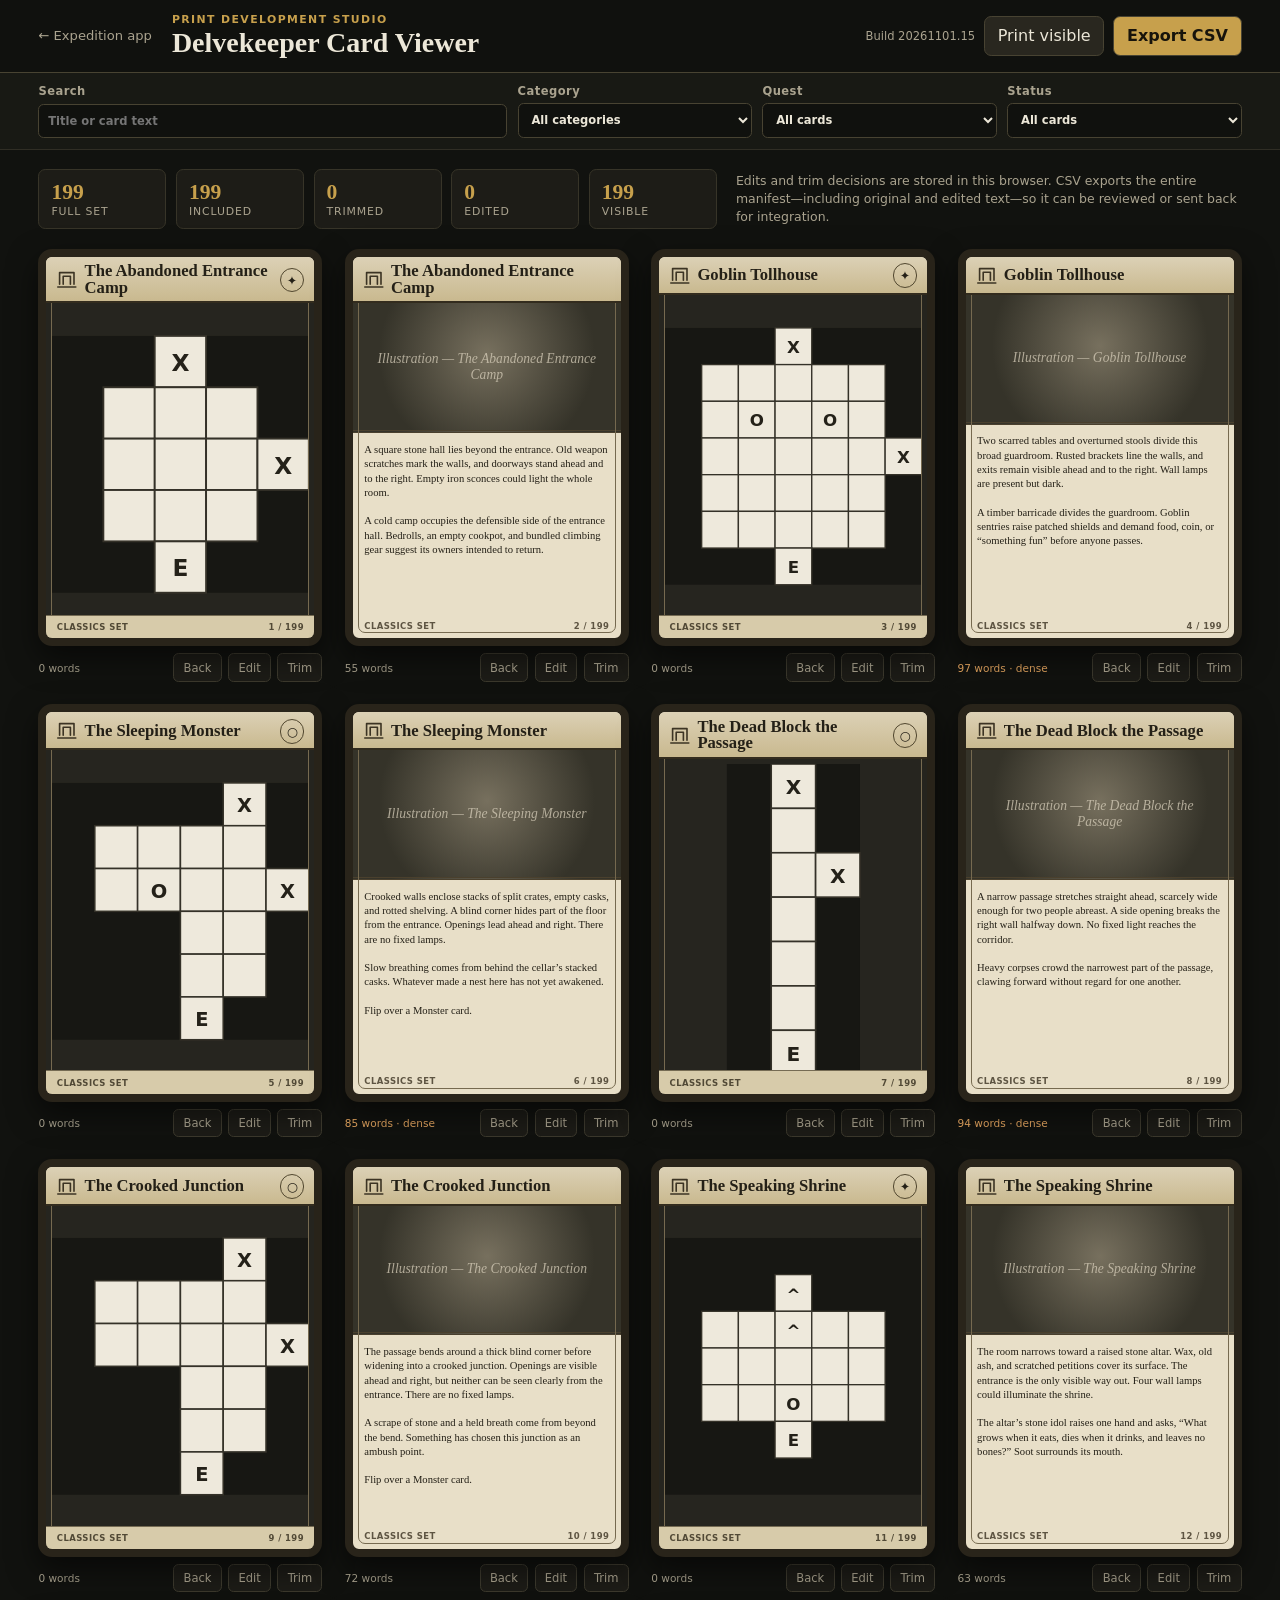
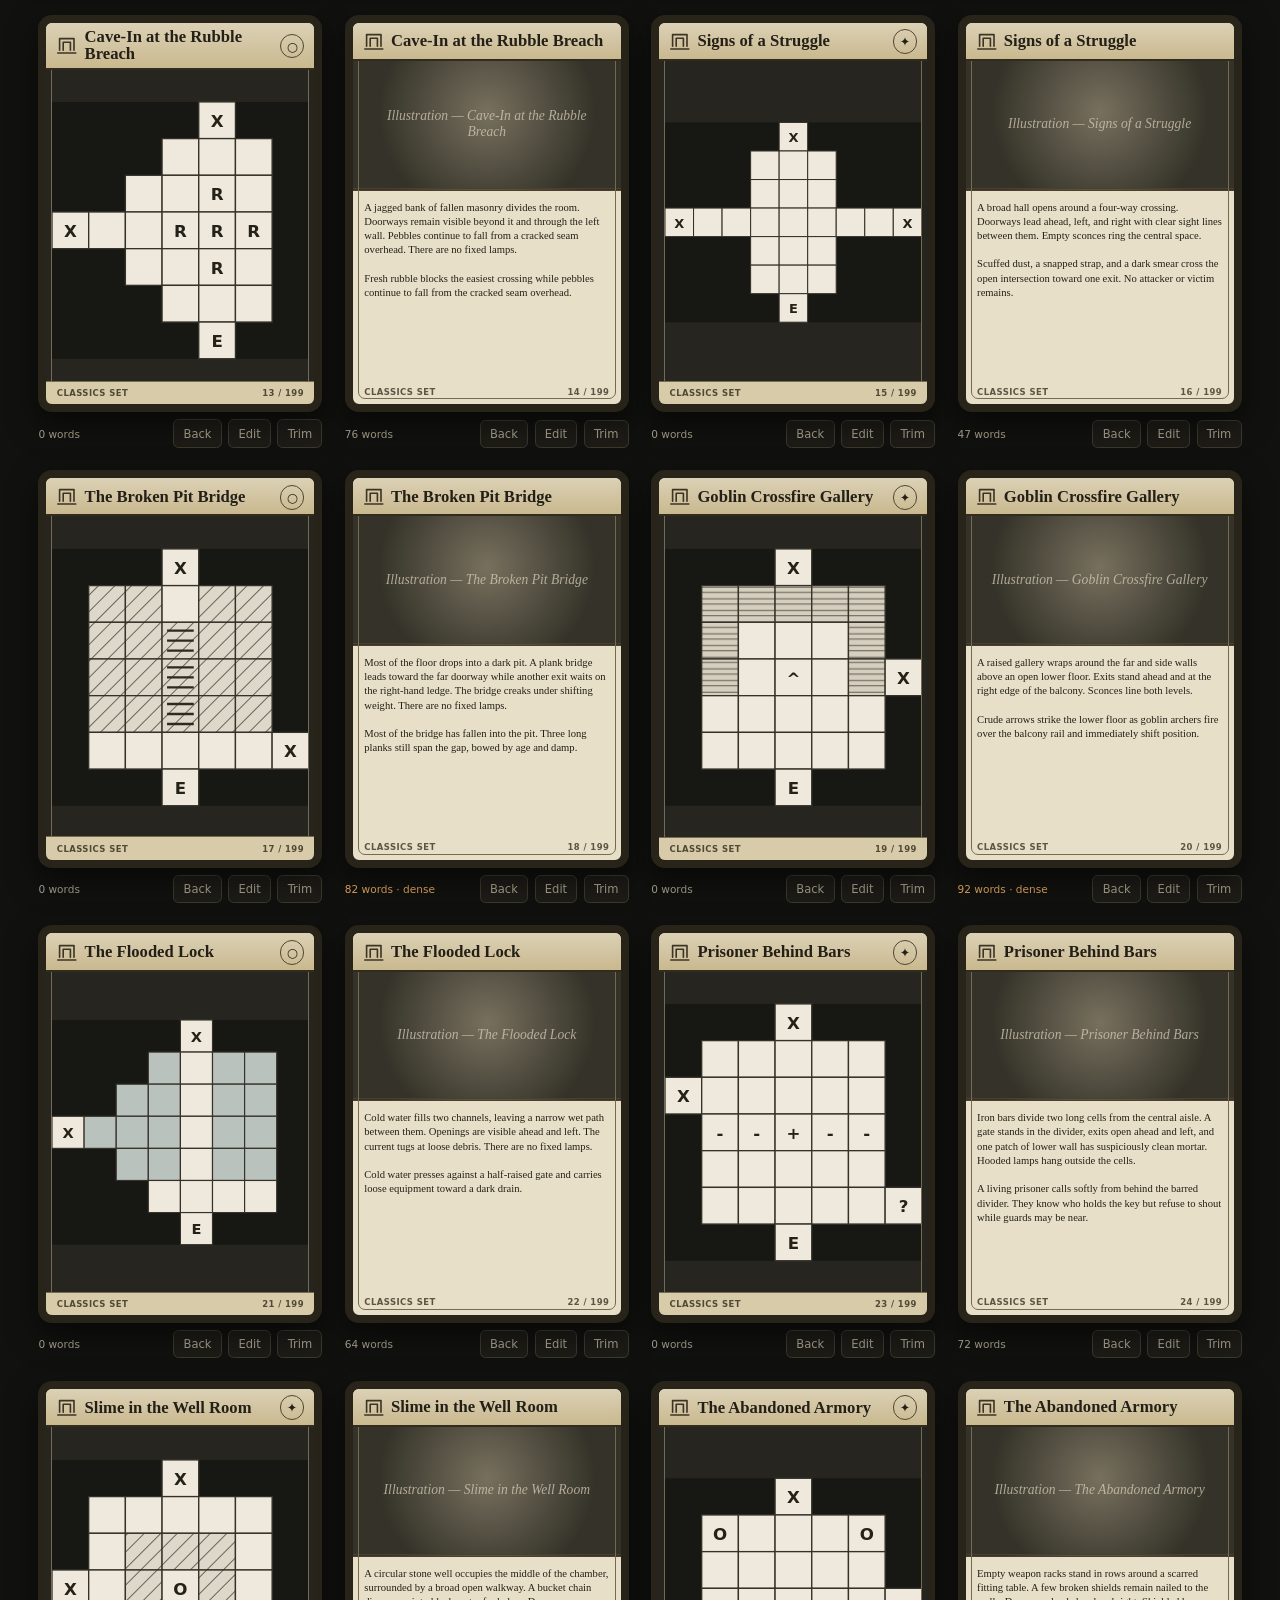
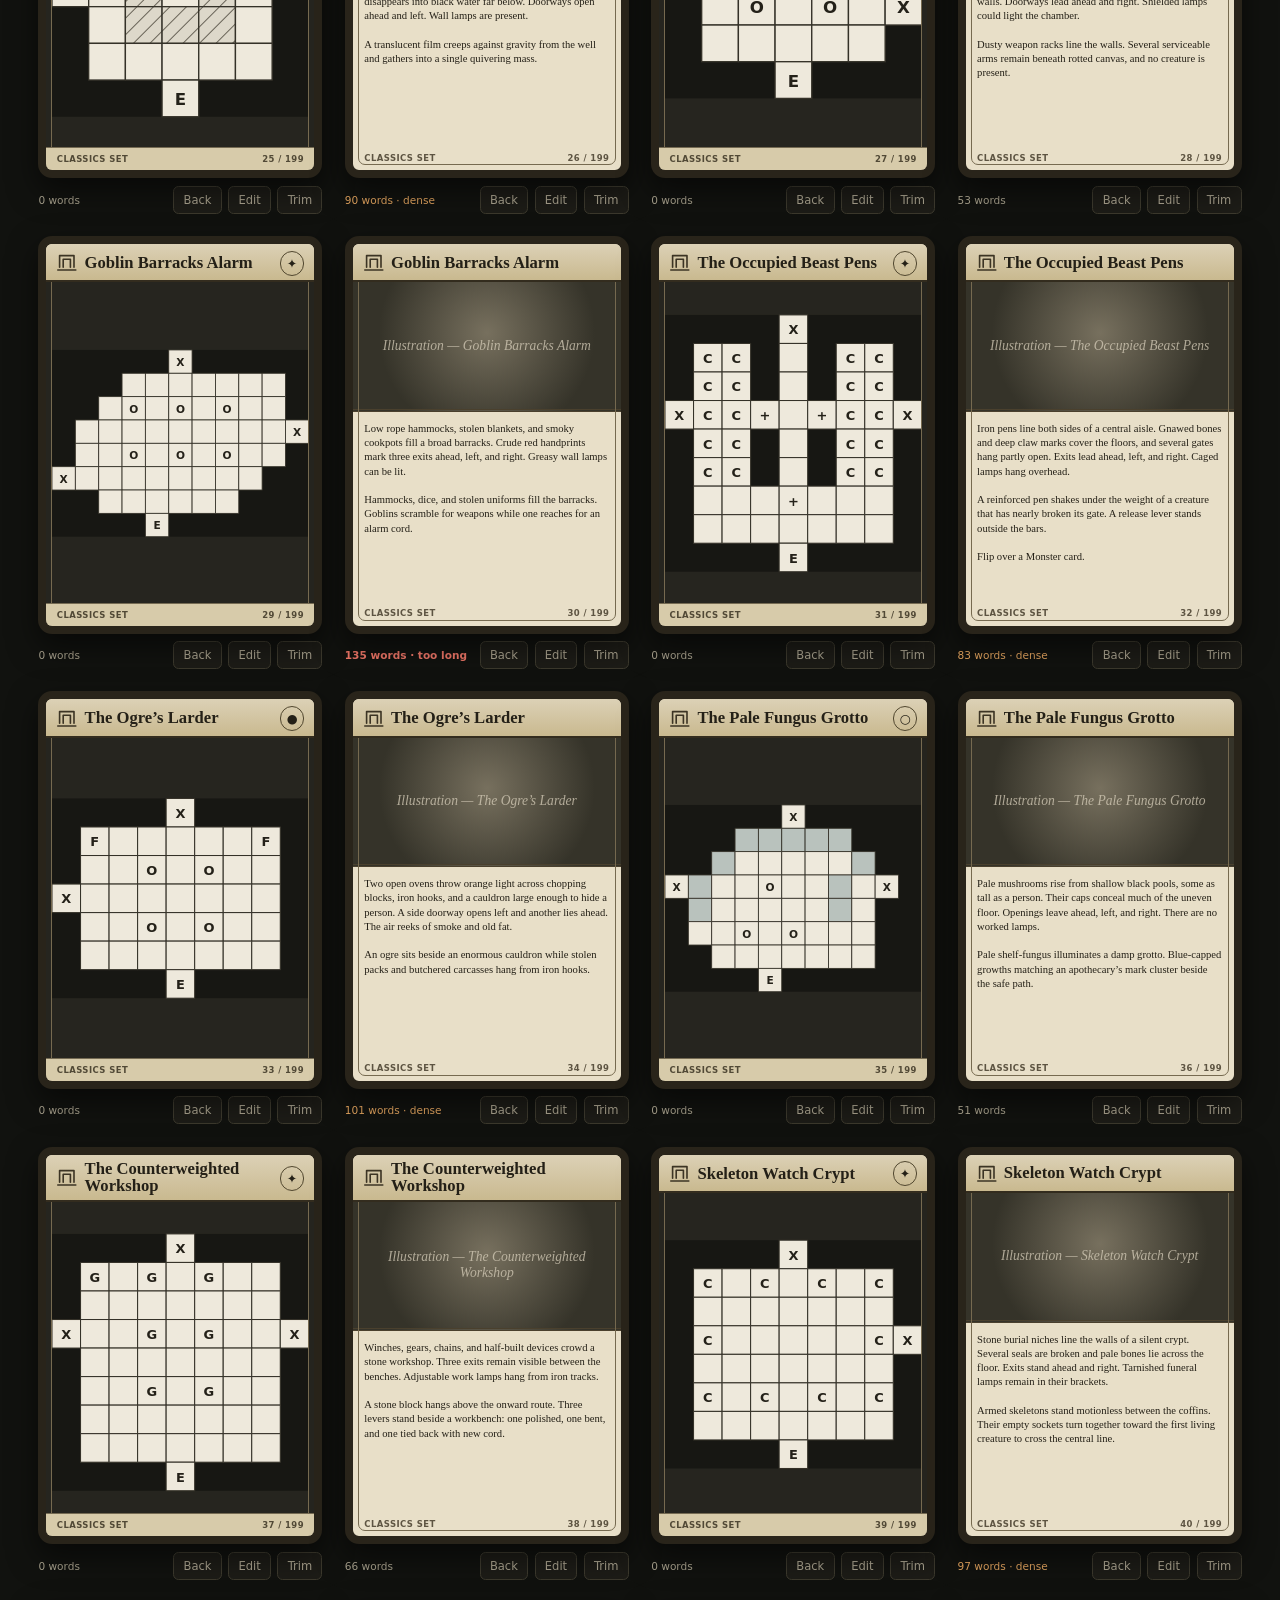
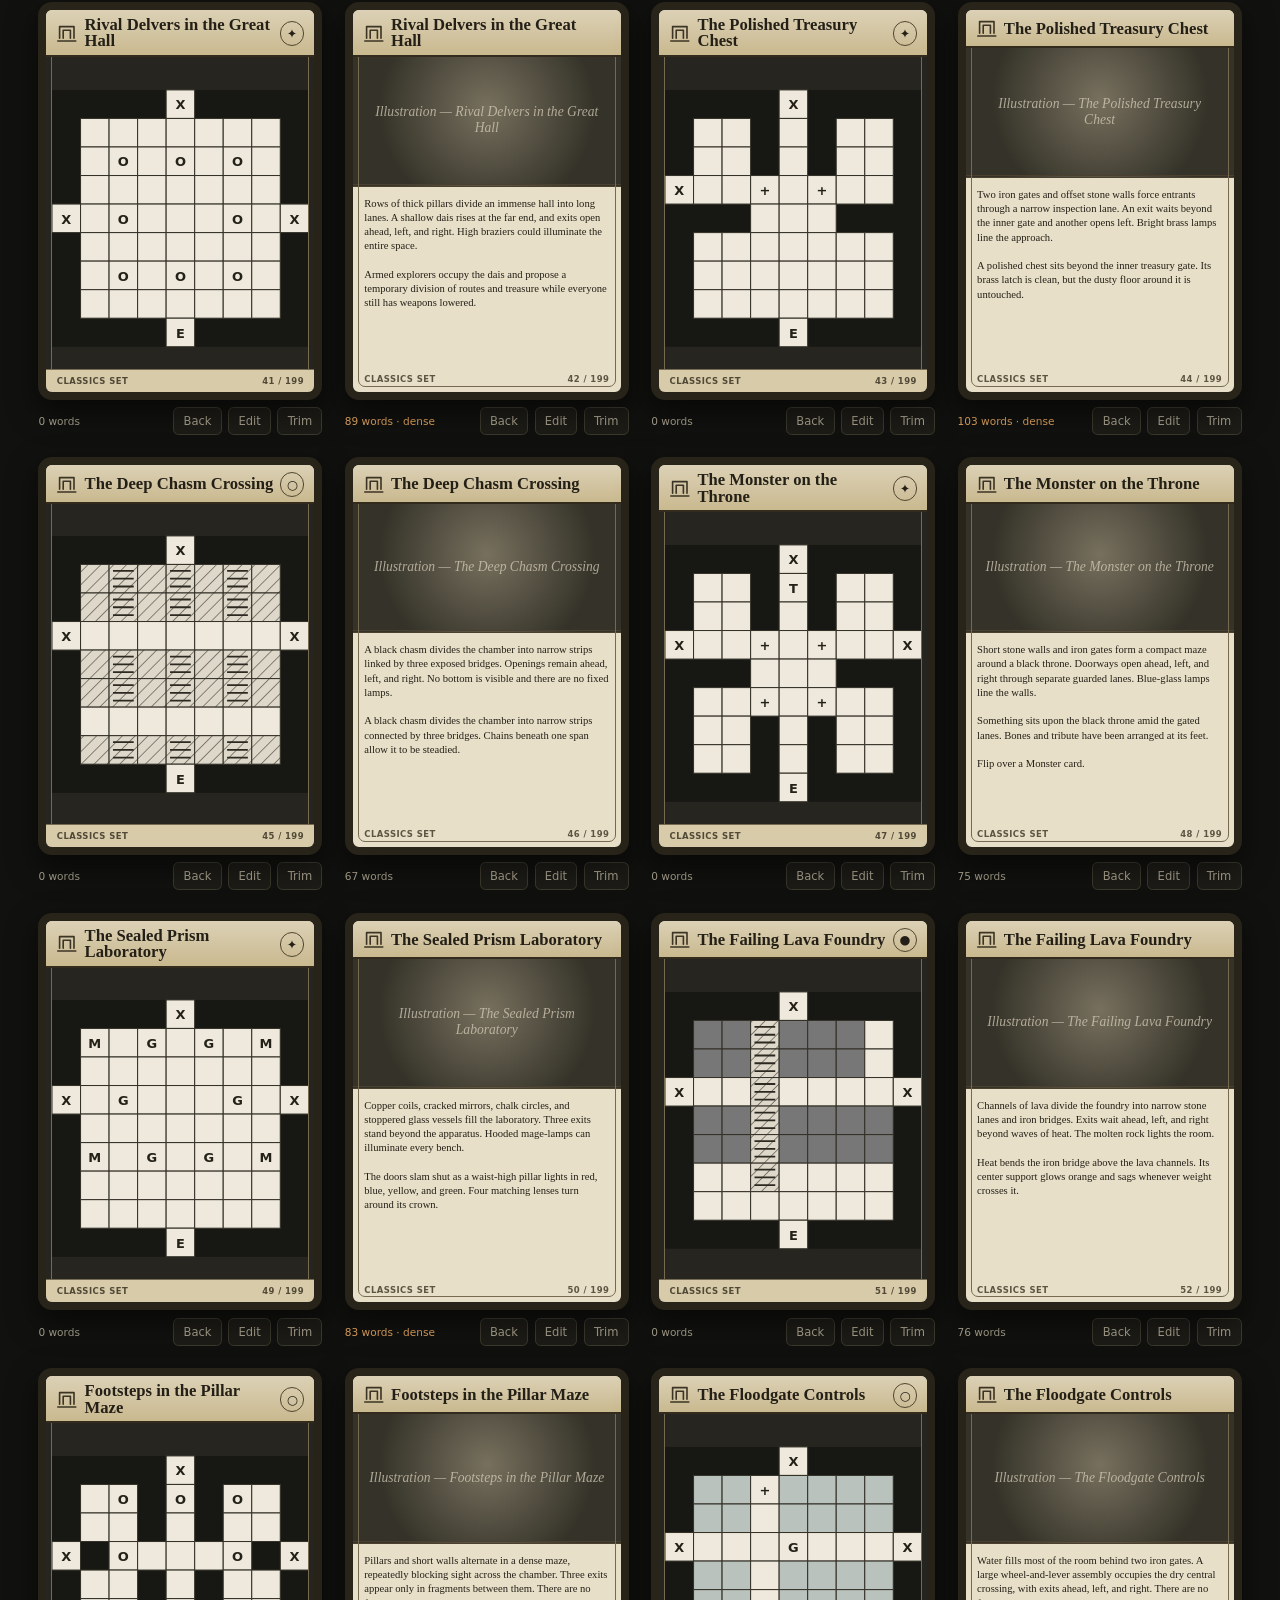
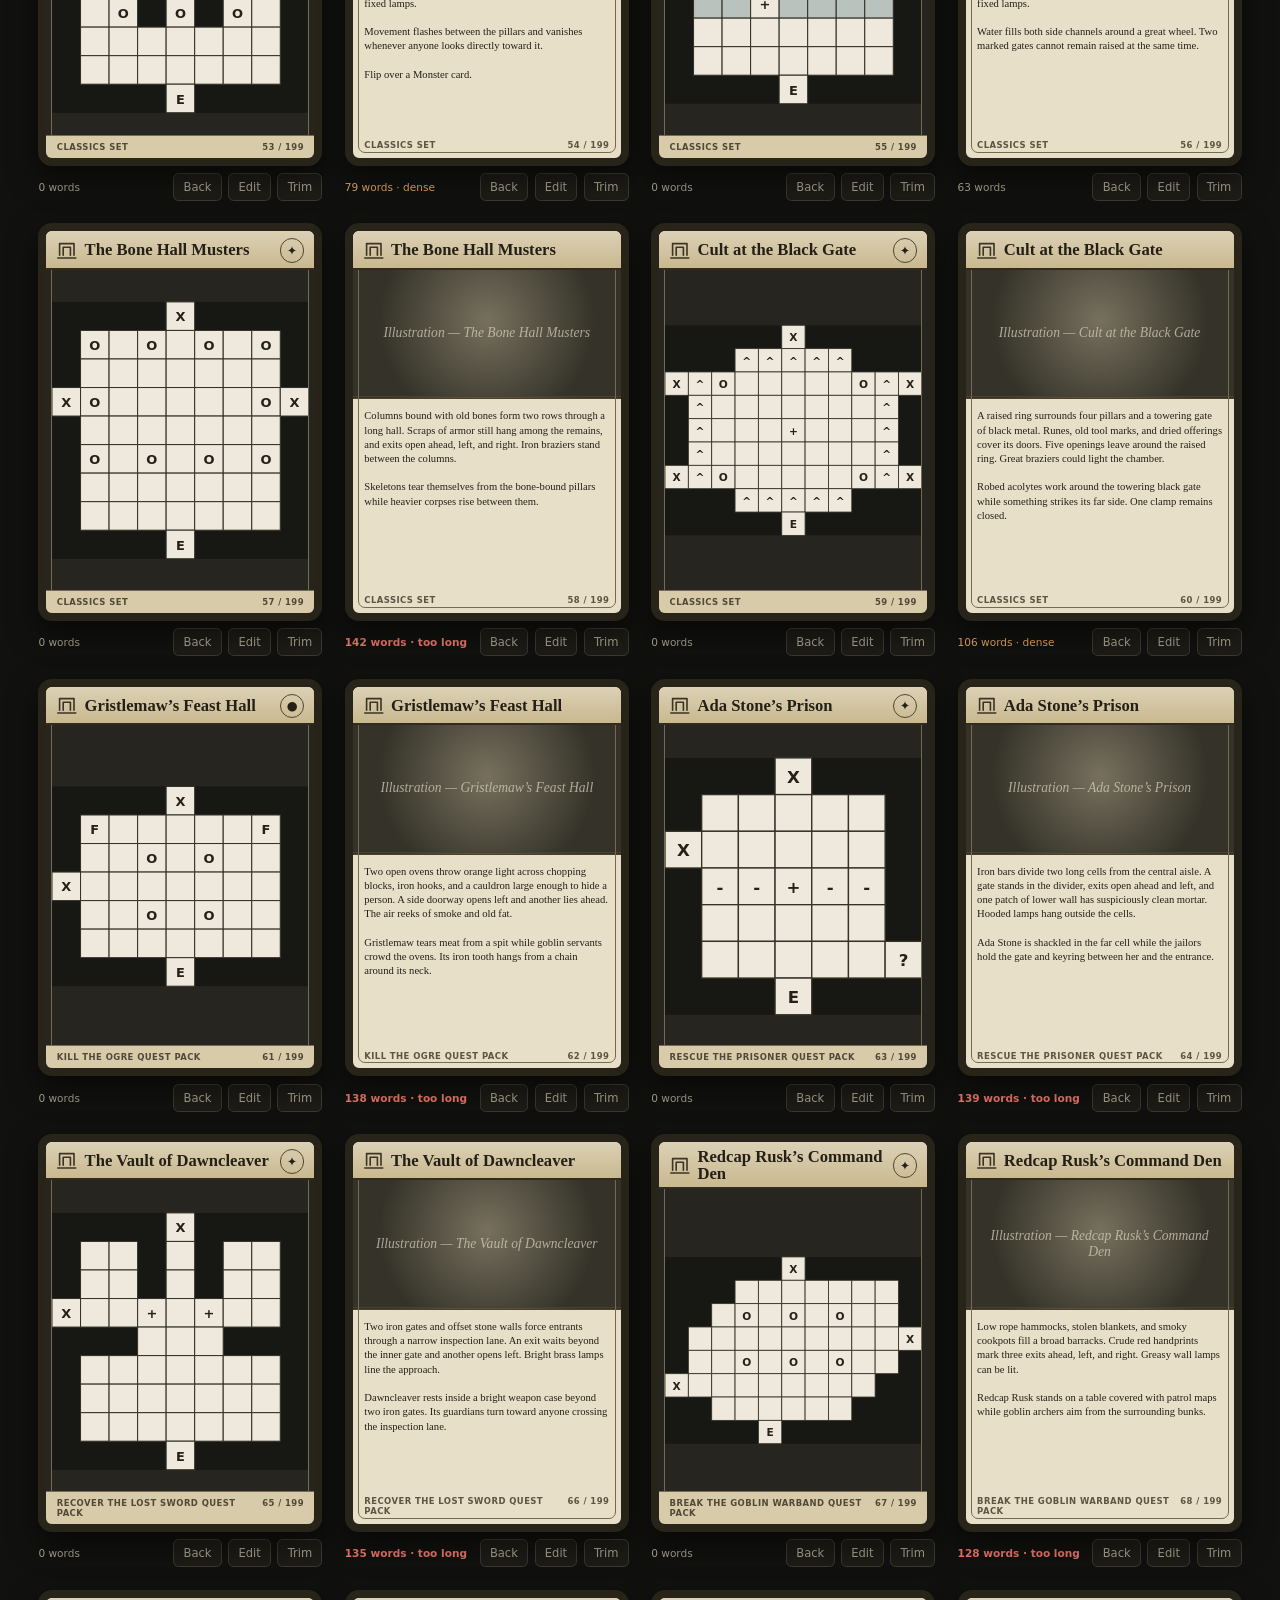
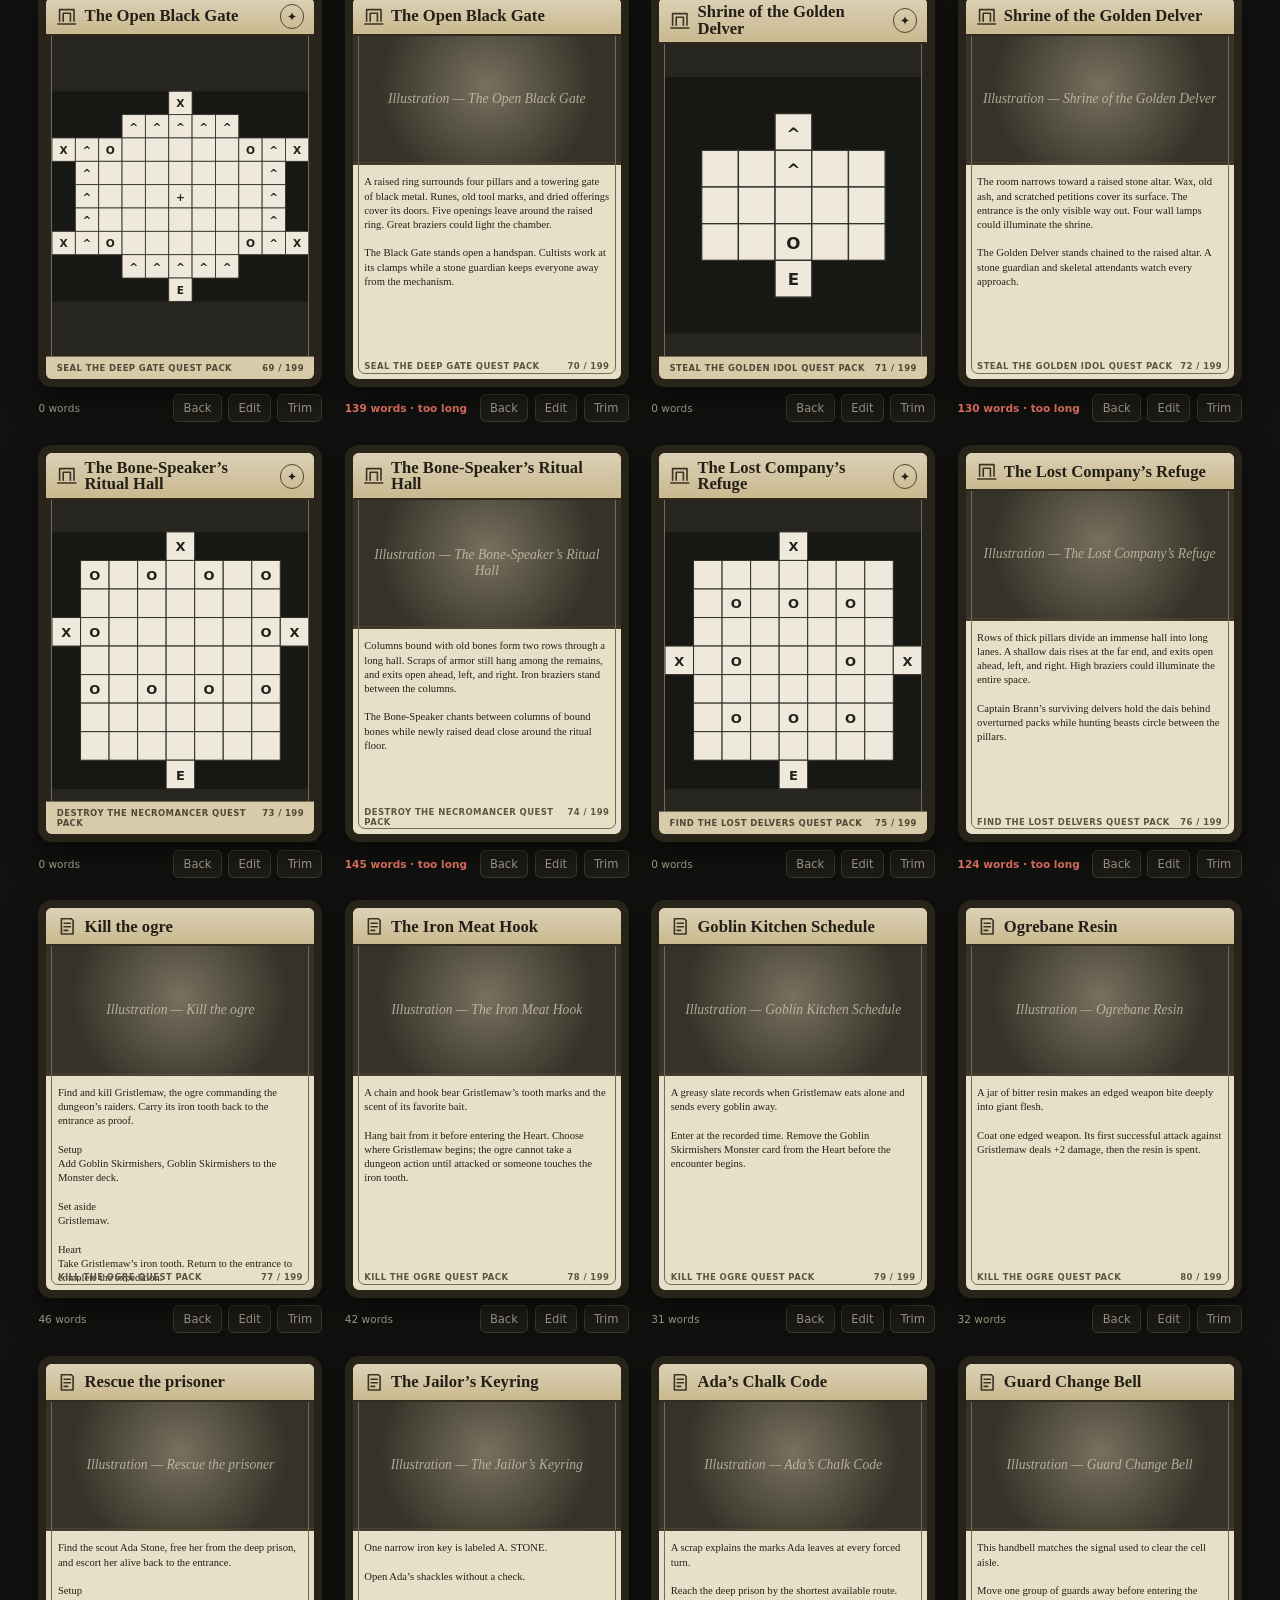
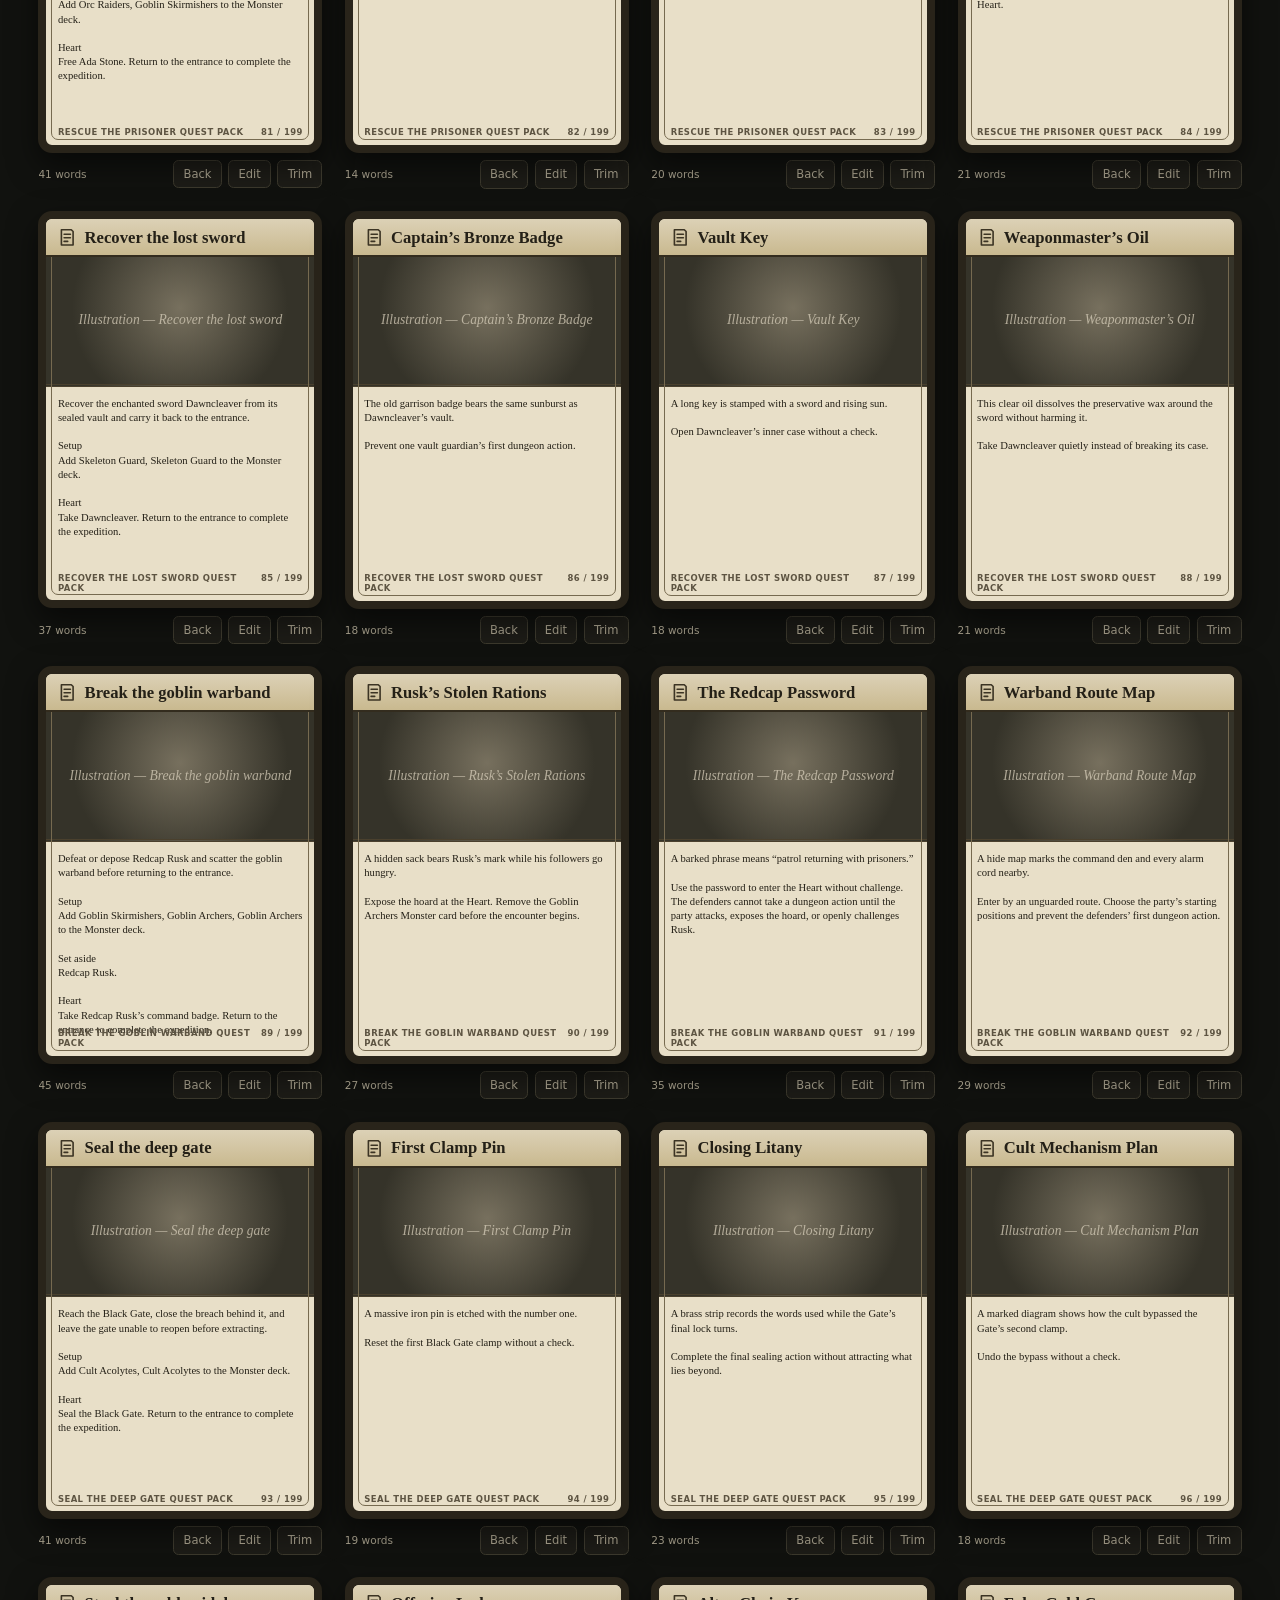
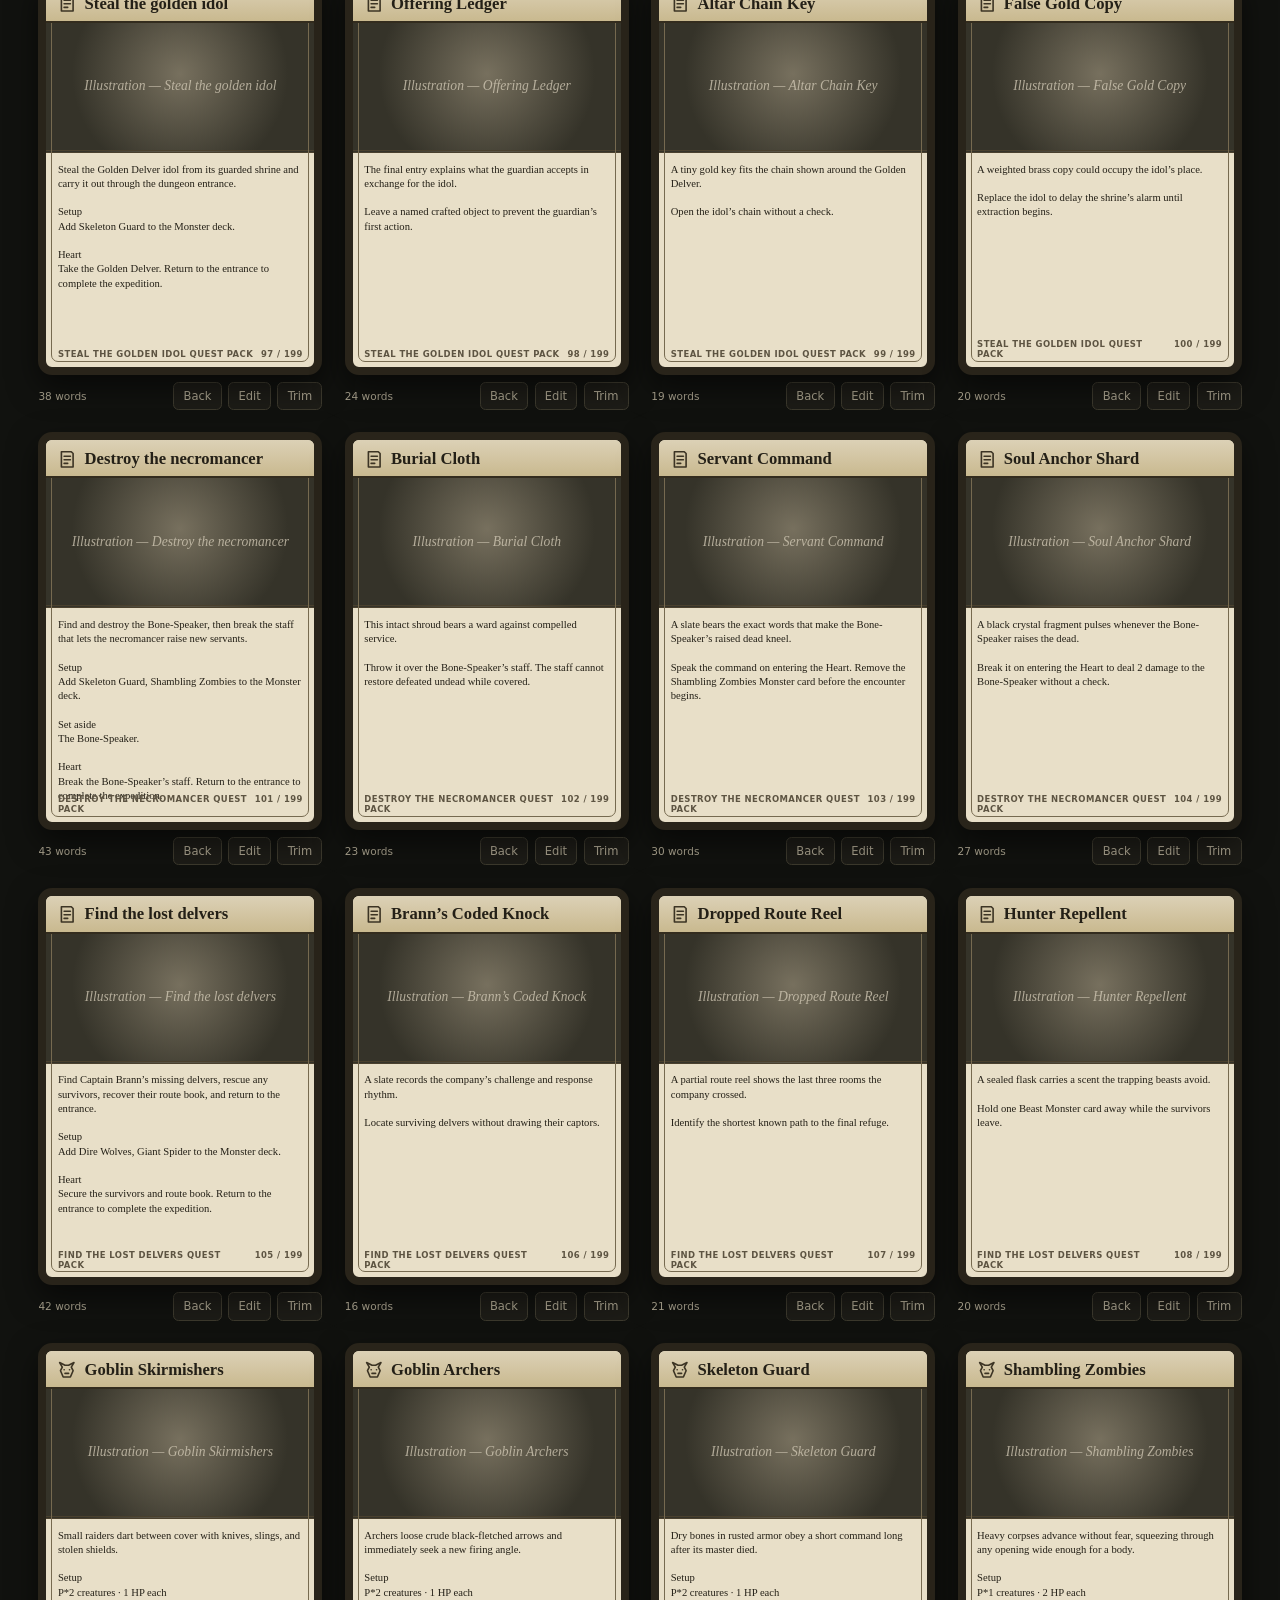
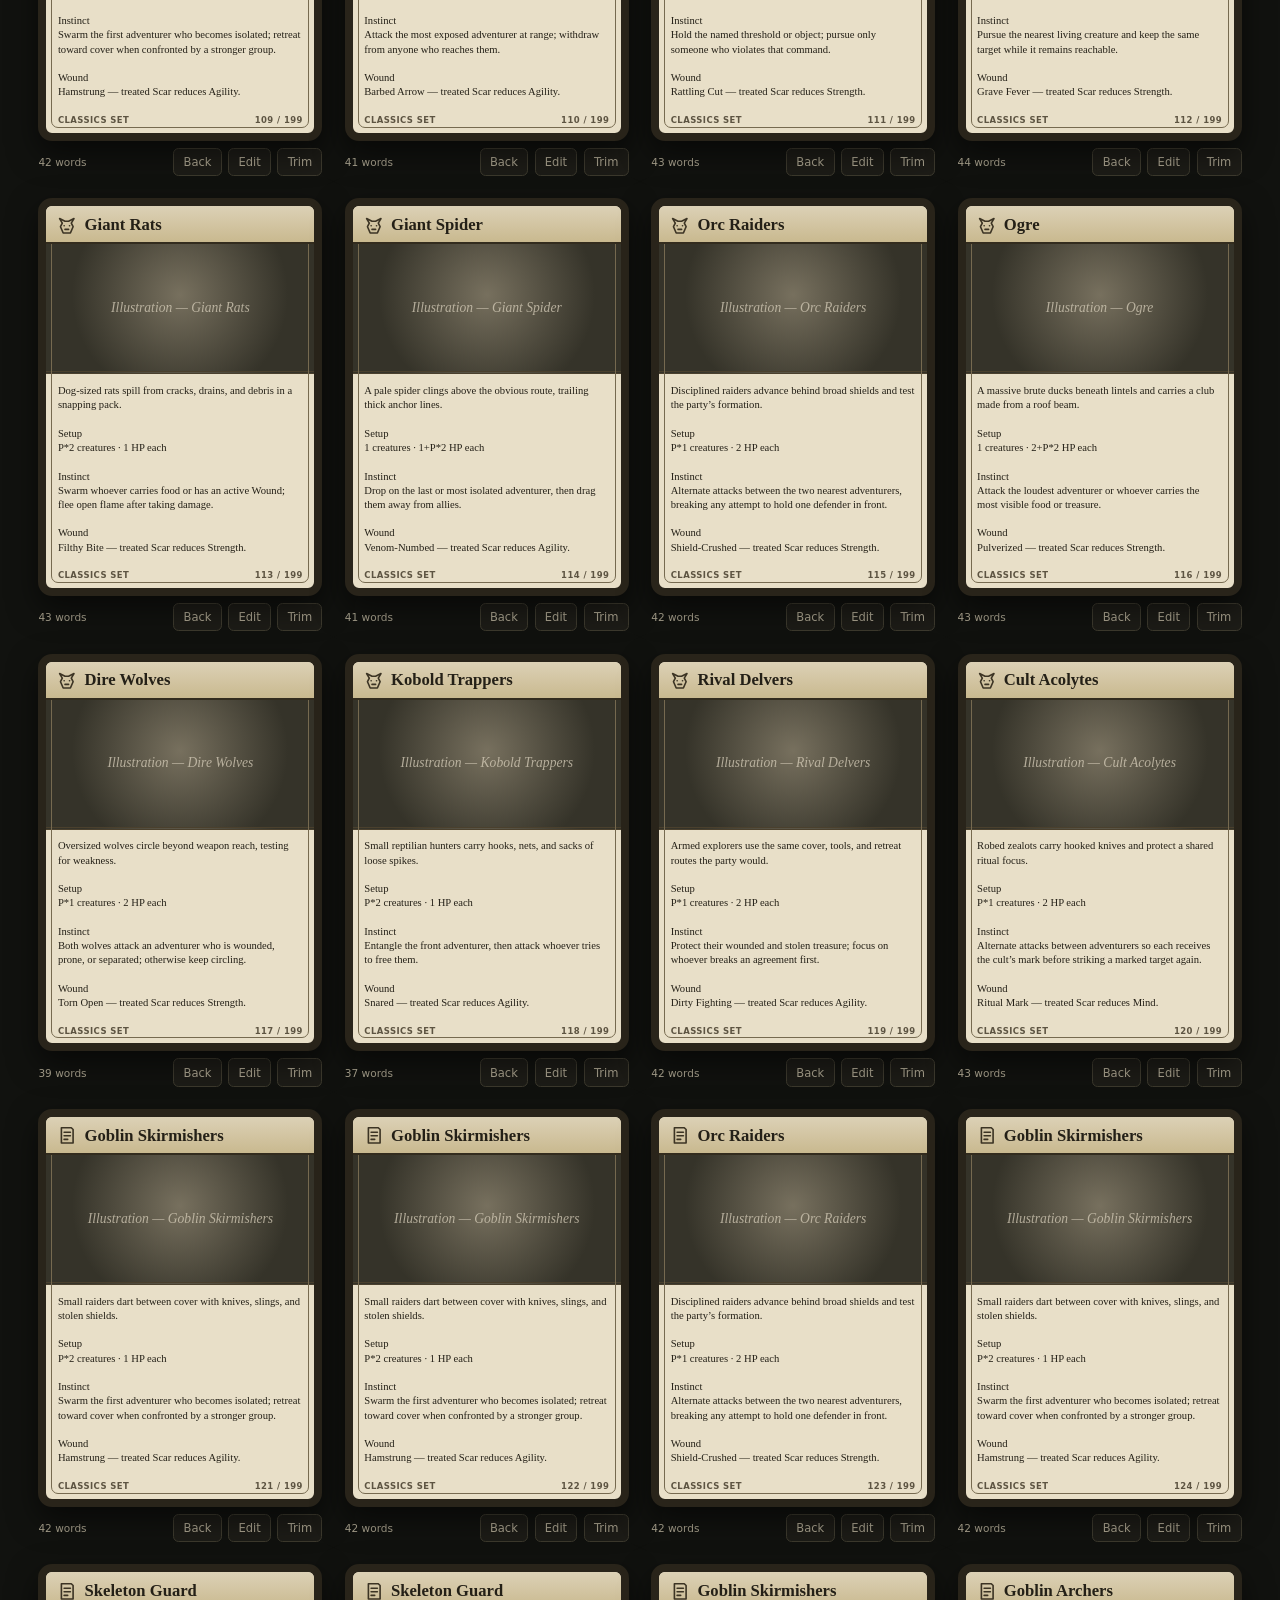
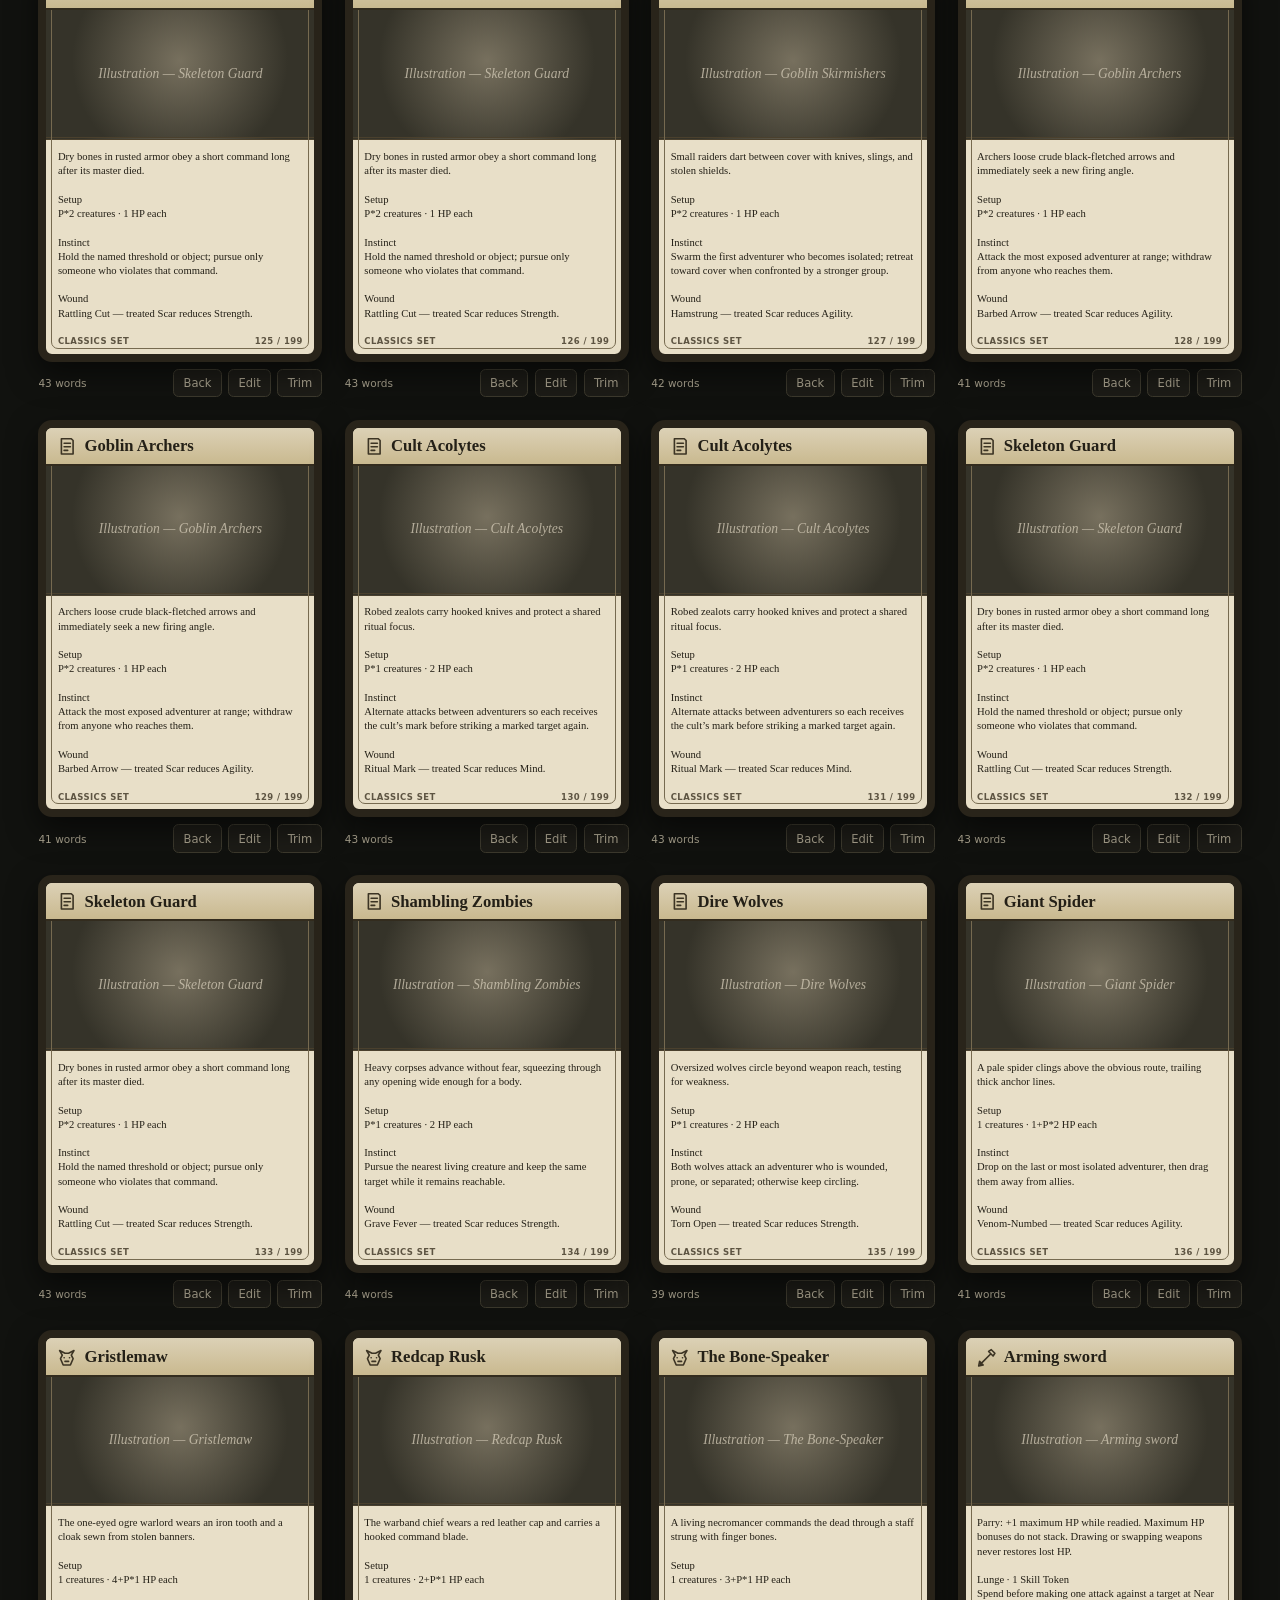
==== web/card-viewer.html @ 7961564b "reduce past deck to six narrative cards" ====
<!doctype html>
<html lang="en">
<head>
  <meta charset="utf-8">
  <meta name="viewport" content="width=device-width, initial-scale=1">
  <meta name="theme-color" content="#15140f">
  <meta http-equiv="Cache-Control" content="no-cache, no-store, must-revalidate">
  <meta http-equiv="Pragma" content="no-cache">
  <meta http-equiv="Expires" content="0">
  <title>Delvekeeper Card Viewer</title>
  <link rel="stylesheet" href="card-viewer.css?build=20261101.15">
</head>
<body>
  <header class="studio-header">
    <div class="studio-title">
      <a href="index.html" class="back-link">← Expedition app</a>
      <div>
        <span class="eyebrow">Print development studio</span>
        <h1>Delvekeeper Card Viewer</h1>
      </div>
    </div>
    <div class="header-actions">
      <span class="build-badge">Build 20261101.15</span>
      <button type="button" class="button" id="print-button">Print visible</button>
      <button type="button" class="button primary" id="export-button">Export CSV</button>
    </div>
  </header>

  <section class="filter-panel" aria-label="Card filters">
    <label class="search-field"><span>Search</span><input id="search-filter" type="search" placeholder="Title or card text"></label>
    <label><span>Category</span><select id="category-filter"><option value="all">All categories</option></select></label>
    <label><span>Quest</span><select id="quest-filter"><option value="all">All cards</option><option value="none">No Quest</option></select></label>
    <label><span>Status</span><select id="status-filter"><option value="all">All cards</option><option value="included">Included</option><option value="trimmed">Trimmed</option><option value="edited">Edited</option></select></label>
  </section>

  <main class="studio-main">
    <section class="set-summary" aria-live="polite">
      <div><strong id="full-count">—</strong><span>Full set</span></div>
      <div><strong id="included-count">—</strong><span>Included</span></div>
      <div><strong id="trimmed-count">—</strong><span>Trimmed</span></div>
      <div><strong id="edited-count">—</strong><span>Edited</span></div>
      <div><strong id="visible-count">—</strong><span>Visible</span></div>
      <p>Edits and trim decisions are stored in this browser. CSV exports the entire manifest—including original and edited text—so it can be reviewed or sent back for integration.</p>
    </section>

    <div id="manifest-warning" class="manifest-warning hidden" role="alert"></div>
    <section id="card-grid" class="card-grid" aria-label="Card set"></section>
    <div id="empty-state" class="empty-state hidden">No cards match these filters.</div>
  </main>

  <div id="editor-backdrop" class="editor-backdrop hidden">
    <section class="editor" role="dialog" aria-modal="true" aria-labelledby="editor-heading">
      <header class="editor-header">
        <div><span class="eyebrow" id="editor-category"></span><h2 id="editor-heading">Edit card</h2></div>
        <button type="button" class="icon-button" id="close-editor" aria-label="Close editor">×</button>
      </header>
      <div class="editor-body">
        <label><span>Title</span><input data-edit-field="title"></label>
        <label><span>Front / prose</span><textarea rows="6" data-edit-field="frontText"></textarea></label>
        <label><span>Response / rules</span><textarea rows="10" data-edit-field="rulesText"></textarea></label>
        <label><span>Footer</span><input data-edit-field="footer"></label>
        <label><span>Review notes</span><textarea rows="4" data-edit-field="notes" placeholder="Why this card should change, combine, or be cut"></textarea></label>
      </div>
      <footer class="editor-footer">
        <button type="button" class="button danger" id="editor-trim">Trim card</button>
        <button type="button" class="button" id="reset-card">Reset text</button>
        <button type="button" class="button primary" id="done-editor">Done</button>
      </footer>
    </section>
  </div>

  <div id="toast" class="toast" role="status" aria-live="polite"></div>
  <script src="data.js?build=20261101.15"></script>
  <script src="card-viewer.js?build=20261101.15"></script>
</body>
</html>
---- web/card-viewer.css ----
:root {
  color-scheme: dark;
  --ink:#ece7d8;
  --muted:#aaa38f;
  --paper:#e8dfc8;
  --paper-ink:#242017;
  --gold:#c7a04c;
  --red:#a94a3d;
  --panel:#1d1c17;
  --line:#484332;
  font-family:Inter,ui-sans-serif,system-ui,-apple-system,"Segoe UI",sans-serif;
}
*{box-sizing:border-box}
html,body{margin:0;min-height:100%;background:#11120f;color:var(--ink)}
button,input,select,textarea{font:inherit}
button{cursor:pointer}
.studio-header{position:sticky;z-index:20;top:0;display:flex;align-items:center;justify-content:space-between;gap:1rem;padding:.8rem clamp(1rem,3vw,2.5rem);border-bottom:1px solid var(--line);background:rgba(17,18,15,.97);backdrop-filter:blur(10px)}
.studio-title{display:flex;align-items:center;gap:1.25rem;min-width:0}.studio-title h1{margin:.08rem 0 0;font-family:Georgia,serif;font-size:clamp(1.2rem,3vw,1.75rem)}
.eyebrow{display:block;color:var(--gold);font-size:.68rem;font-weight:800;letter-spacing:.13em;text-transform:uppercase}.back-link{color:var(--muted);font-size:.82rem;text-decoration:none;white-space:nowrap}.back-link:hover{color:var(--ink)}
.header-actions{display:flex;align-items:center;gap:.55rem}.build-badge{color:var(--muted);font-size:.72rem;white-space:nowrap}
.button,.icon-button{border:1px solid var(--line);border-radius:.45rem;background:#29271f;color:var(--ink);padding:.58rem .8rem}.button:hover,.icon-button:hover{border-color:var(--gold)}.button.primary{background:var(--gold);color:#17130b;font-weight:800}.button.danger{border-color:#7c3a31;color:#ffd8d1}.icon-button{width:2.4rem;height:2.4rem;padding:0;font-size:1.5rem}
.filter-panel{position:sticky;z-index:15;top:69px;display:grid;grid-template-columns:minmax(13rem,2fr) repeat(3,minmax(9rem,1fr));gap:.65rem;padding:.7rem clamp(1rem,3vw,2.5rem);border-bottom:1px solid #302e25;background:#181914}
.filter-panel label,.editor-body label{display:grid;gap:.28rem;color:var(--muted);font-size:.72rem;font-weight:700;letter-spacing:.04em}.filter-panel input,.filter-panel select,.editor input,.editor textarea{width:100%;border:1px solid var(--line);border-radius:.35rem;background:#10110e;color:var(--ink);padding:.55rem}.editor textarea{resize:vertical;line-height:1.45}
.studio-main{padding:1.2rem clamp(1rem,3vw,2.5rem) 4rem}.set-summary{display:grid;grid-template-columns:repeat(5,minmax(5rem,8rem)) 1fr;align-items:center;gap:.6rem;margin:0 auto 1.25rem;max-width:100rem}.set-summary>div{display:grid;padding:.6rem .75rem;border:1px solid #373428;border-radius:.45rem;background:var(--panel)}.set-summary strong{font:700 1.35rem Georgia,serif;color:var(--gold)}.set-summary span{color:var(--muted);font-size:.68rem;text-transform:uppercase;letter-spacing:.08em}.set-summary p{margin:0 0 0 .6rem;color:var(--muted);font-size:.78rem;line-height:1.45}
.card-grid{display:grid;grid-template-columns:repeat(auto-fill,minmax(225px,1fr));align-items:start;gap:1.4rem;max-width:100rem;margin:auto}.card-wrap{display:grid;gap:.45rem;justify-items:center;min-width:0}.card-wrap.is-trimmed{opacity:.43}.card-wrap.is-trimmed:hover{opacity:.78}.card-wrap.is-edited .game-card{box-shadow:0 0 0 2px var(--gold),0 12px 30px #0008}
.card-flip-shell{width:100%;max-width:285px;aspect-ratio:5/7;perspective:1100px;touch-action:pan-y;cursor:pointer}.card-flip-shell:focus-visible{outline:3px solid var(--gold);outline-offset:5px;border-radius:14px}.card-flipper{position:relative;width:100%;height:100%;transform-style:preserve-3d;transition:transform .62s cubic-bezier(.2,.72,.2,1)}.card-wrap.is-flipped .card-flipper{transform:rotateY(180deg)}.card-face{position:absolute!important;inset:0;width:100%!important;height:100%;max-width:none!important;backface-visibility:hidden;-webkit-backface-visibility:hidden}.card-back{transform:rotateY(180deg)}
.game-card{position:relative;width:100%;max-width:285px;aspect-ratio:5/7;overflow:hidden;border:8px solid #29241a;border-radius:14px;background:var(--paper);color:var(--paper-ink);box-shadow:0 12px 30px #0008}.game-card::after{content:"";position:absolute;inset:5px;border:1px solid #766a50;border-radius:7px;pointer-events:none}.card-topline{position:relative;z-index:2;display:flex;align-items:flex-start;justify-content:space-between;gap:.4rem;min-height:14%;padding:.65rem .7rem .45rem;background:linear-gradient(#dcd1b6,#c9b98f);border-bottom:2px solid #332c1e}.card-topline h2{margin:0;font:700 clamp(.87rem,1.3vw,1.08rem)/1.05 Georgia,serif}.lighting-icon{display:grid;place-items:center;flex:0 0 1.55rem;height:1.55rem;border:1px solid #51472f;border-radius:50%;font-size:.78rem;font-weight:900}.card-image{position:relative;display:grid;place-items:center;height:31%;overflow:hidden;border-bottom:3px double #4a402d;background:radial-gradient(circle at 50% 40%,#77705e,#353329 70%);color:#d8cfbb}.card-image-placeholder{padding:1rem;text-align:center;font:italic .85rem Georgia,serif;opacity:.74}.card-map-image{padding:.3rem;background:#26251f}.card-map-image svg{display:block;width:100%;height:100%}
.card-topline{min-height:10%;padding:.42rem .62rem .3rem;align-items:center}.card-topline h2{line-height:1}
.card-title-group{display:flex;align-items:center;gap:.42rem;min-width:0}.card-title-group h2{min-width:0}.deck-icon{display:grid;place-items:center;flex:0 0 1.35rem;width:1.35rem;height:1.35rem;color:#3c3424}.deck-icon svg{display:block;width:100%;height:100%;fill:none;stroke:currentColor;stroke-width:1.8;stroke-linecap:round;stroke-linejoin:round}
.game-card:not(.card-map-layout) .card-image{height:34%}.game-card:not(.card-map-layout) .card-copy{height:54%;padding-bottom:1.35rem}
.card-map-layout .card-image{height:90%;padding:.35rem .35rem 1.7rem;border-bottom:0}.card-map-layout .card-footer{left:0;right:0;bottom:0;padding:.38rem .65rem;border-top:1px solid #756b53;background:#d7cbaa;color:#514936}
.response-card-back{background:linear-gradient(145deg,#eee5d0,#d6c8a8)}.response-card-back .response-kicker{padding:.55rem .72rem 0;color:#78683f;font-size:.59rem;font-weight:900;letter-spacing:.13em;text-transform:uppercase}.response-card-back .card-copy{height:82%!important;padding:.5rem .75rem 1.45rem!important}.generic-card-back{display:grid;place-items:center;border-color:#181711;background:radial-gradient(circle at 50% 42%,#484331 0,#211f19 55%,#0f100d 100%);color:#dac47f}.generic-card-back::before{content:"";position:absolute;inset:13px;border:1px solid #9d8447;border-radius:7px;box-shadow:inset 0 0 0 4px #171712,inset 0 0 0 5px #594c2c}.deck-back-frame{display:grid;place-items:center;gap:.55rem;text-align:center}.deck-back-mark .deck-icon{width:4.8rem;height:4.8rem;color:#d9c27f}.deck-back-name{font:700 1.35rem Georgia,serif;letter-spacing:.08em;text-transform:uppercase}.deck-back-rule{width:4rem;height:1px;background:#9d8447}.deck-back-label{font-size:.64rem;font-weight:900;letter-spacing:.22em;text-transform:uppercase;color:#a9945c}
.type-line{display:flex;align-items:center;justify-content:space-between;gap:.35rem;min-height:8%;padding:.32rem .68rem;border-bottom:1px solid #756b53;background:#d7cbaa;font:700 .68rem Georgia,serif}.type-line span:last-child{font-family:ui-sans-serif,system-ui;font-size:.58rem;color:#625947;text-transform:uppercase;letter-spacing:.06em}
.card-copy{height:39%;overflow:hidden;padding:.62rem .72rem .45rem;font:clamp(.64rem,.83vw,.76rem)/1.34 Georgia,serif;white-space:pre-line}.card-copy p{margin:0 0 .5rem}.card-copy .rules-label{font-family:ui-sans-serif,system-ui;font-size:.57rem;font-weight:900;letter-spacing:.09em;text-transform:uppercase}.card-copy.is-long{font-size:clamp(.56rem,.72vw,.67rem);line-height:1.23}.card-copy.is-very-long{font-size:clamp(.5rem,.64vw,.59rem);line-height:1.17}
.card-footer{position:absolute;z-index:2;left:.72rem;right:.72rem;bottom:.48rem;display:flex;justify-content:space-between;gap:.4rem;color:#5d5442;font-size:.53rem;font-weight:800;letter-spacing:.05em;text-transform:uppercase}.card-number{white-space:nowrap}
.card-tools{display:flex;width:min(100%,285px);align-items:center;justify-content:space-between;gap:.4rem}.card-tools button{border:1px solid #3d3a2e;border-radius:.35rem;background:#1d1c17;color:var(--muted);padding:.38rem .58rem;font-size:.72rem}.card-tools button:hover{color:var(--ink);border-color:var(--gold)}.word-count{margin-right:auto;color:var(--muted);font-size:.66rem}.word-count.long{color:#e5a660}.word-count.too-long{color:#f07768;font-weight:800}
.manifest-warning{max-width:100rem;margin:0 auto 1rem;padding:1rem;border:1px solid var(--red);background:#391d19;color:#ffd7cf}.hidden{display:none!important}.empty-state{padding:5rem 1rem;text-align:center;color:var(--muted)}
.editor-backdrop{position:fixed;z-index:50;inset:0;display:flex;justify-content:flex-end;background:#000a}.editor{display:flex;flex-direction:column;width:min(100%,42rem);height:100%;border-left:1px solid var(--line);background:#181914;box-shadow:-1rem 0 3rem #0008}.editor-header{display:flex;align-items:center;justify-content:space-between;padding:1rem 1.2rem;border-bottom:1px solid var(--line)}.editor-header h2{margin:.15rem 0 0;font:700 1.45rem Georgia,serif}.editor-body{display:grid;gap:.9rem;overflow:auto;padding:1.2rem;flex:1}.editor-footer{display:flex;gap:.55rem;padding:1rem 1.2rem;border-top:1px solid var(--line)}.editor-footer .primary{margin-left:auto}.toast{position:fixed;z-index:80;left:50%;bottom:1.5rem;transform:translate(-50%,1rem);opacity:0;pointer-events:none;border:1px solid var(--line);border-radius:.45rem;background:#27251e;padding:.7rem 1rem;transition:.2s}.toast.show{transform:translate(-50%,0);opacity:1}
@media(max-width:900px){.studio-header{align-items:flex-start}.studio-title{display:grid;gap:.2rem}.header-actions{flex-wrap:wrap;justify-content:flex-end}.filter-panel{position:static;grid-template-columns:repeat(2,1fr)}.search-field{grid-column:1/-1}.set-summary{grid-template-columns:repeat(5,1fr)}.set-summary p{grid-column:1/-1;margin:.4rem 0 0}.card-grid{grid-template-columns:repeat(auto-fill,minmax(205px,1fr))}}
@media(max-width:560px){.studio-header{position:static;display:grid}.header-actions{justify-content:flex-start}.build-badge{width:100%}.filter-panel{grid-template-columns:1fr 1fr;padding:.75rem}.studio-main{padding-inline:.75rem}.set-summary{grid-template-columns:repeat(3,1fr)}.card-grid{grid-template-columns:1fr}.game-card{max-width:300px}.card-tools{max-width:300px}}
@media print{
  @page{size:auto;margin:.25in}
  :root{color-scheme:light}.studio-header,.filter-panel,.set-summary,.card-tools,.manifest-warning,.editor-backdrop,.toast,.empty-state{display:none!important}body{background:#fff}.studio-main{padding:0}.card-grid{display:grid;grid-template-columns:repeat(3,2.5in);gap:.12in;max-width:none}.card-wrap{break-inside:avoid;page-break-inside:avoid}.card-flip-shell{width:2.5in;height:3.5in;max-width:none;perspective:none}.card-flipper{transform:none!important}.card-back{display:none}.game-card{width:2.5in;height:3.5in;max-width:none;box-shadow:none;-webkit-print-color-adjust:exact;print-color-adjust:exact}.card-wrap.is-trimmed{display:none}.card-copy{font-size:7pt}.card-copy.is-long{font-size:6.2pt}.card-copy.is-very-long{font-size:5.5pt}
}
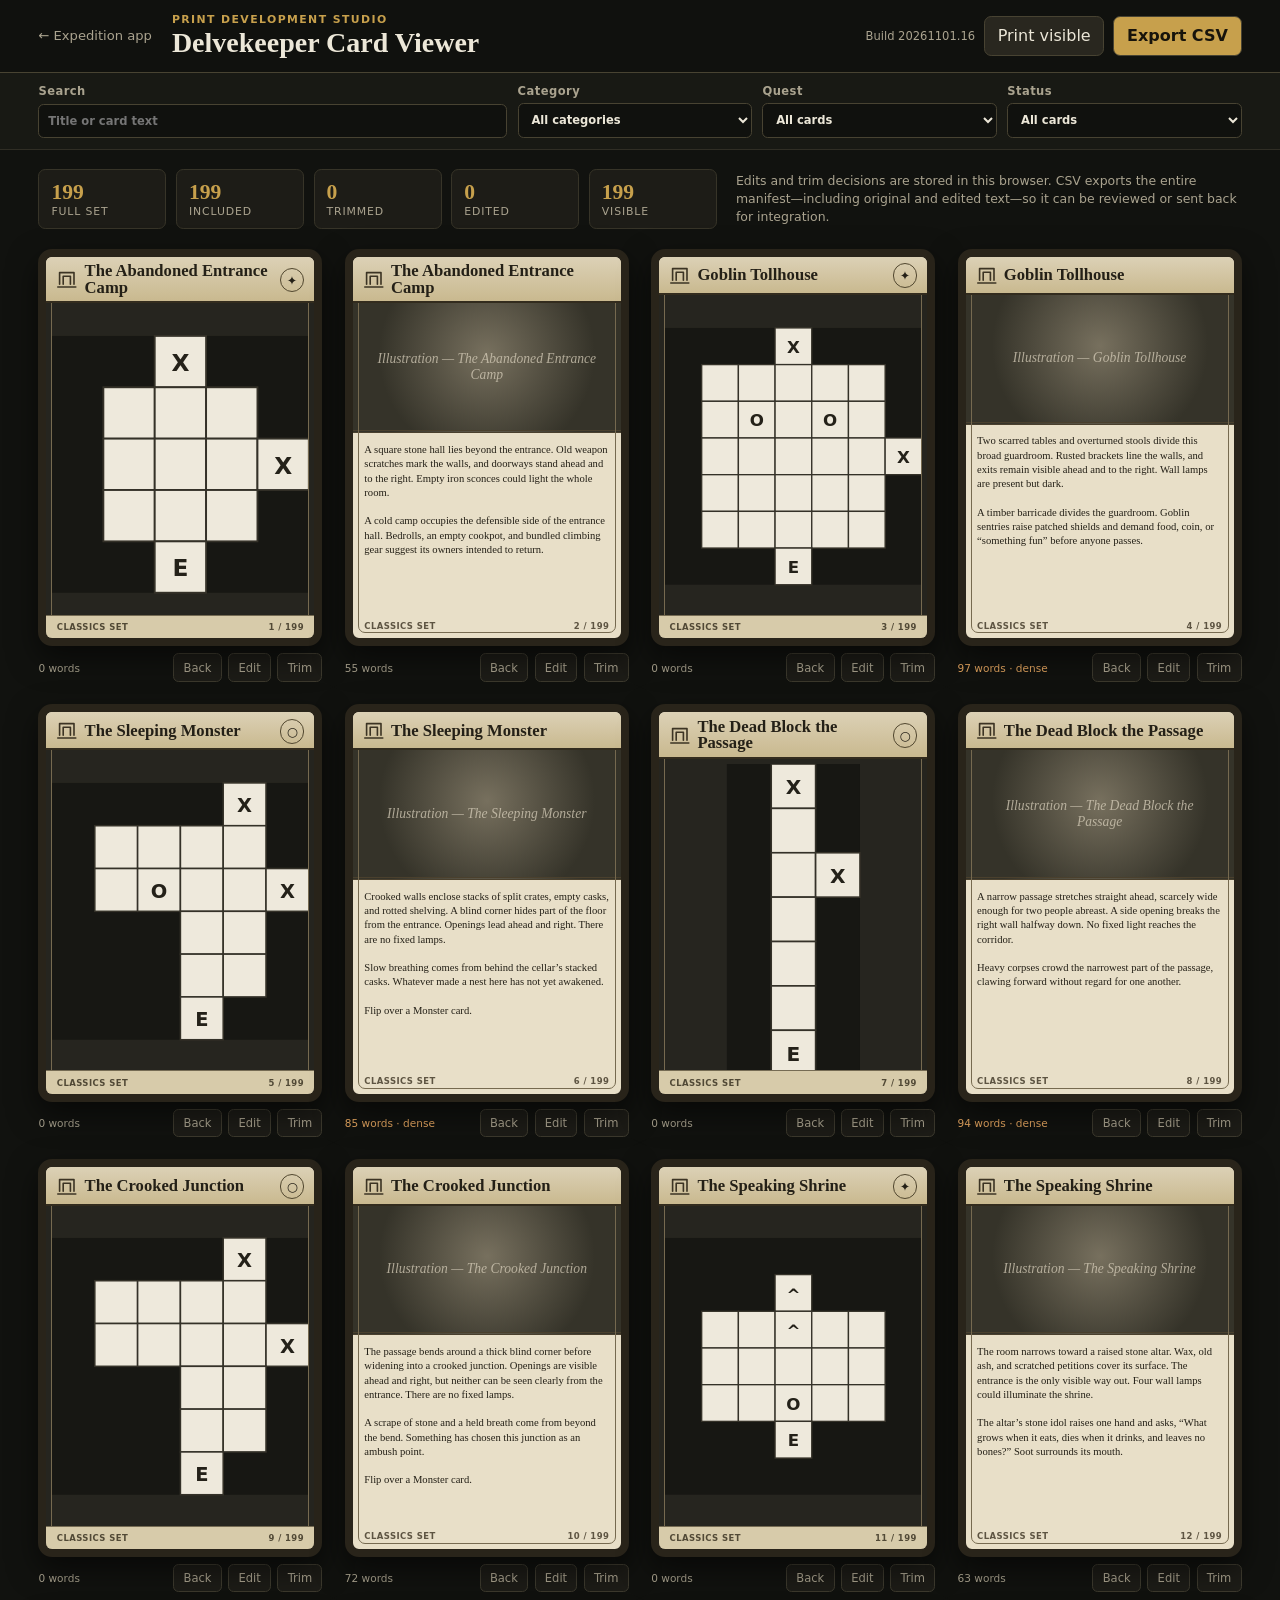
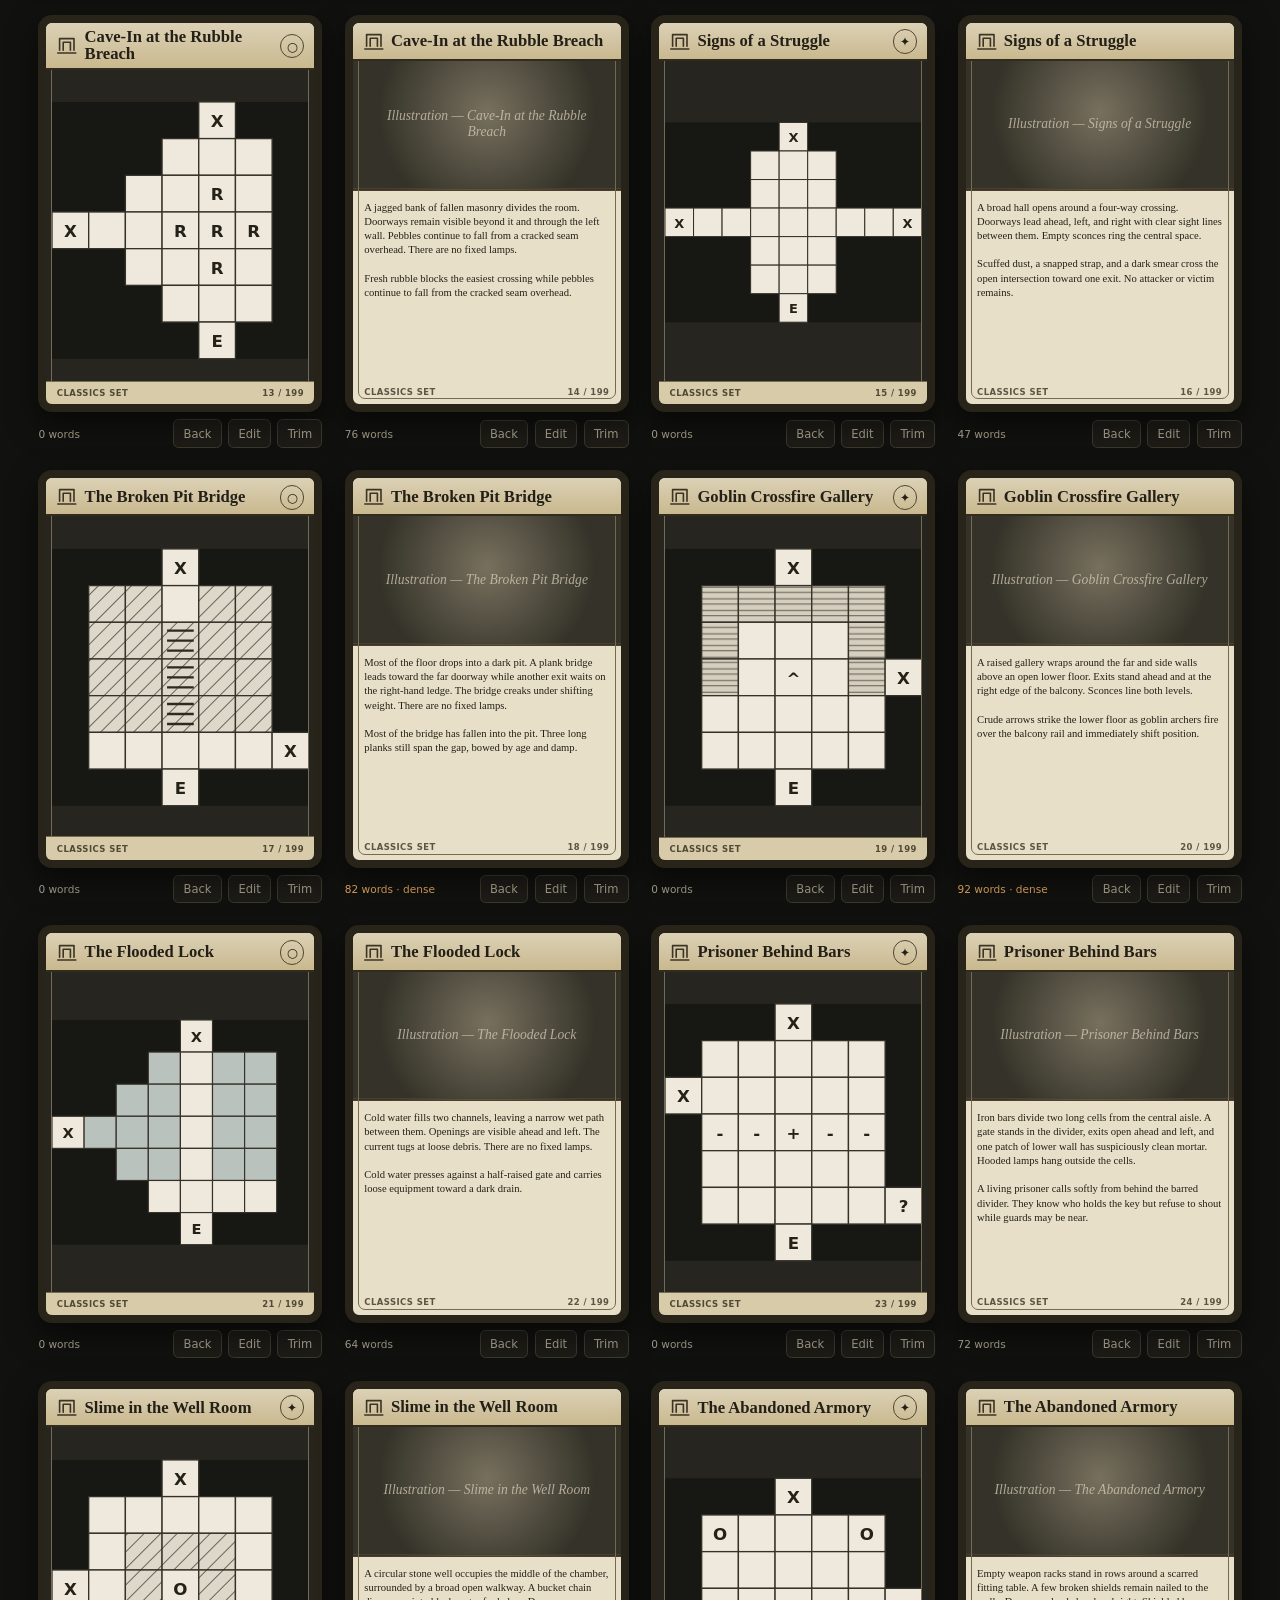
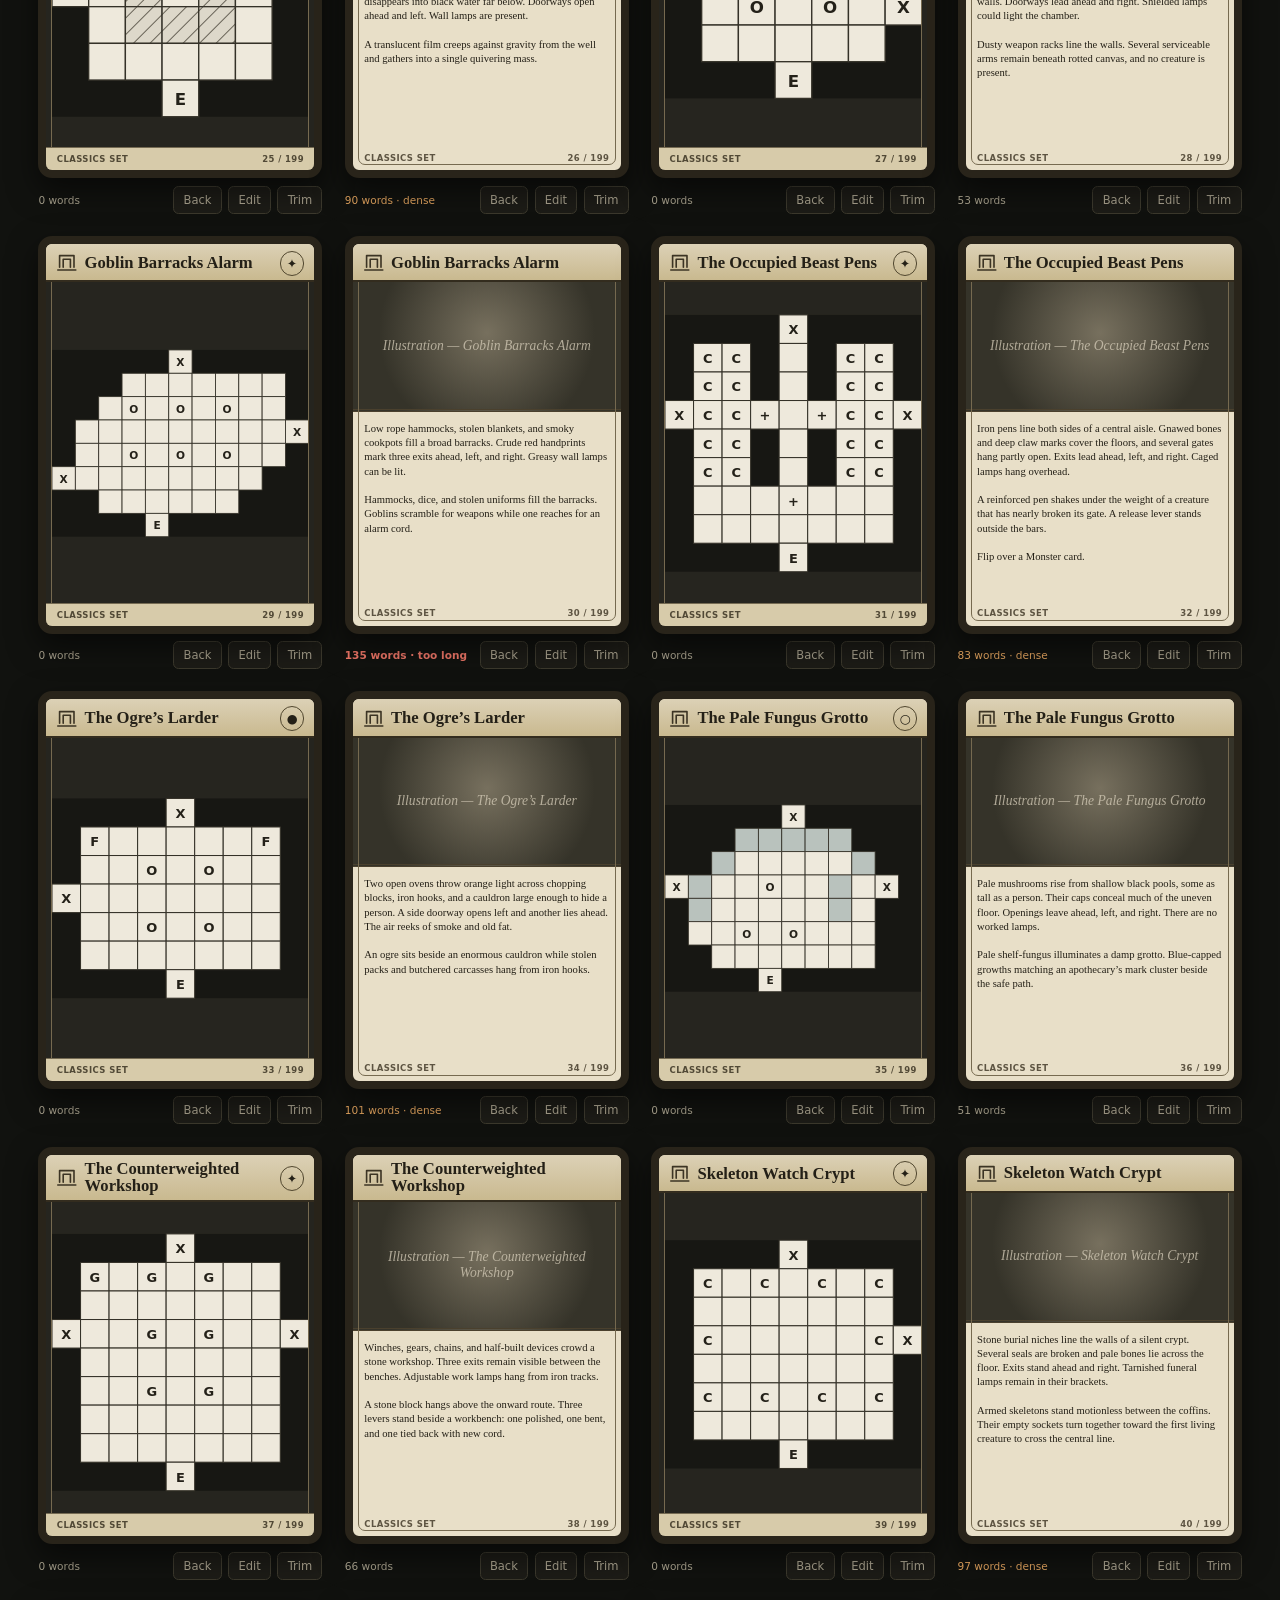
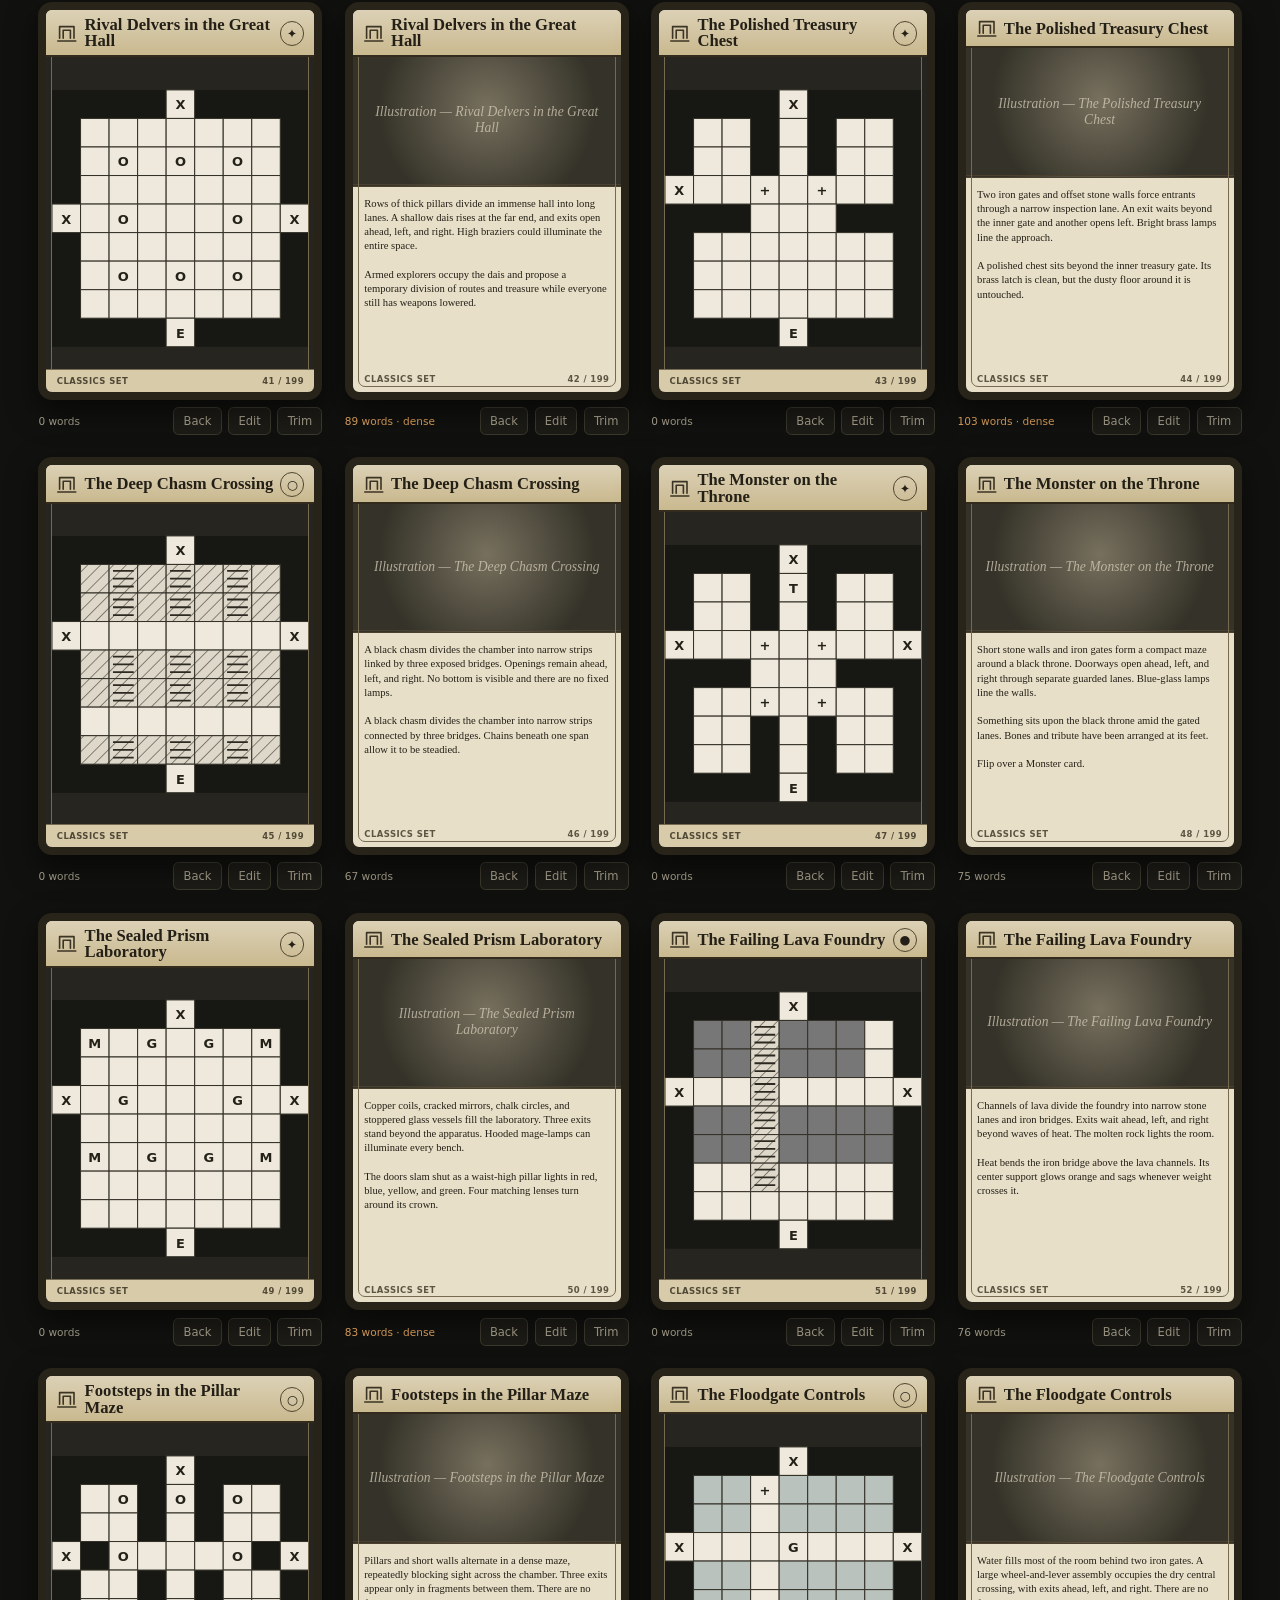
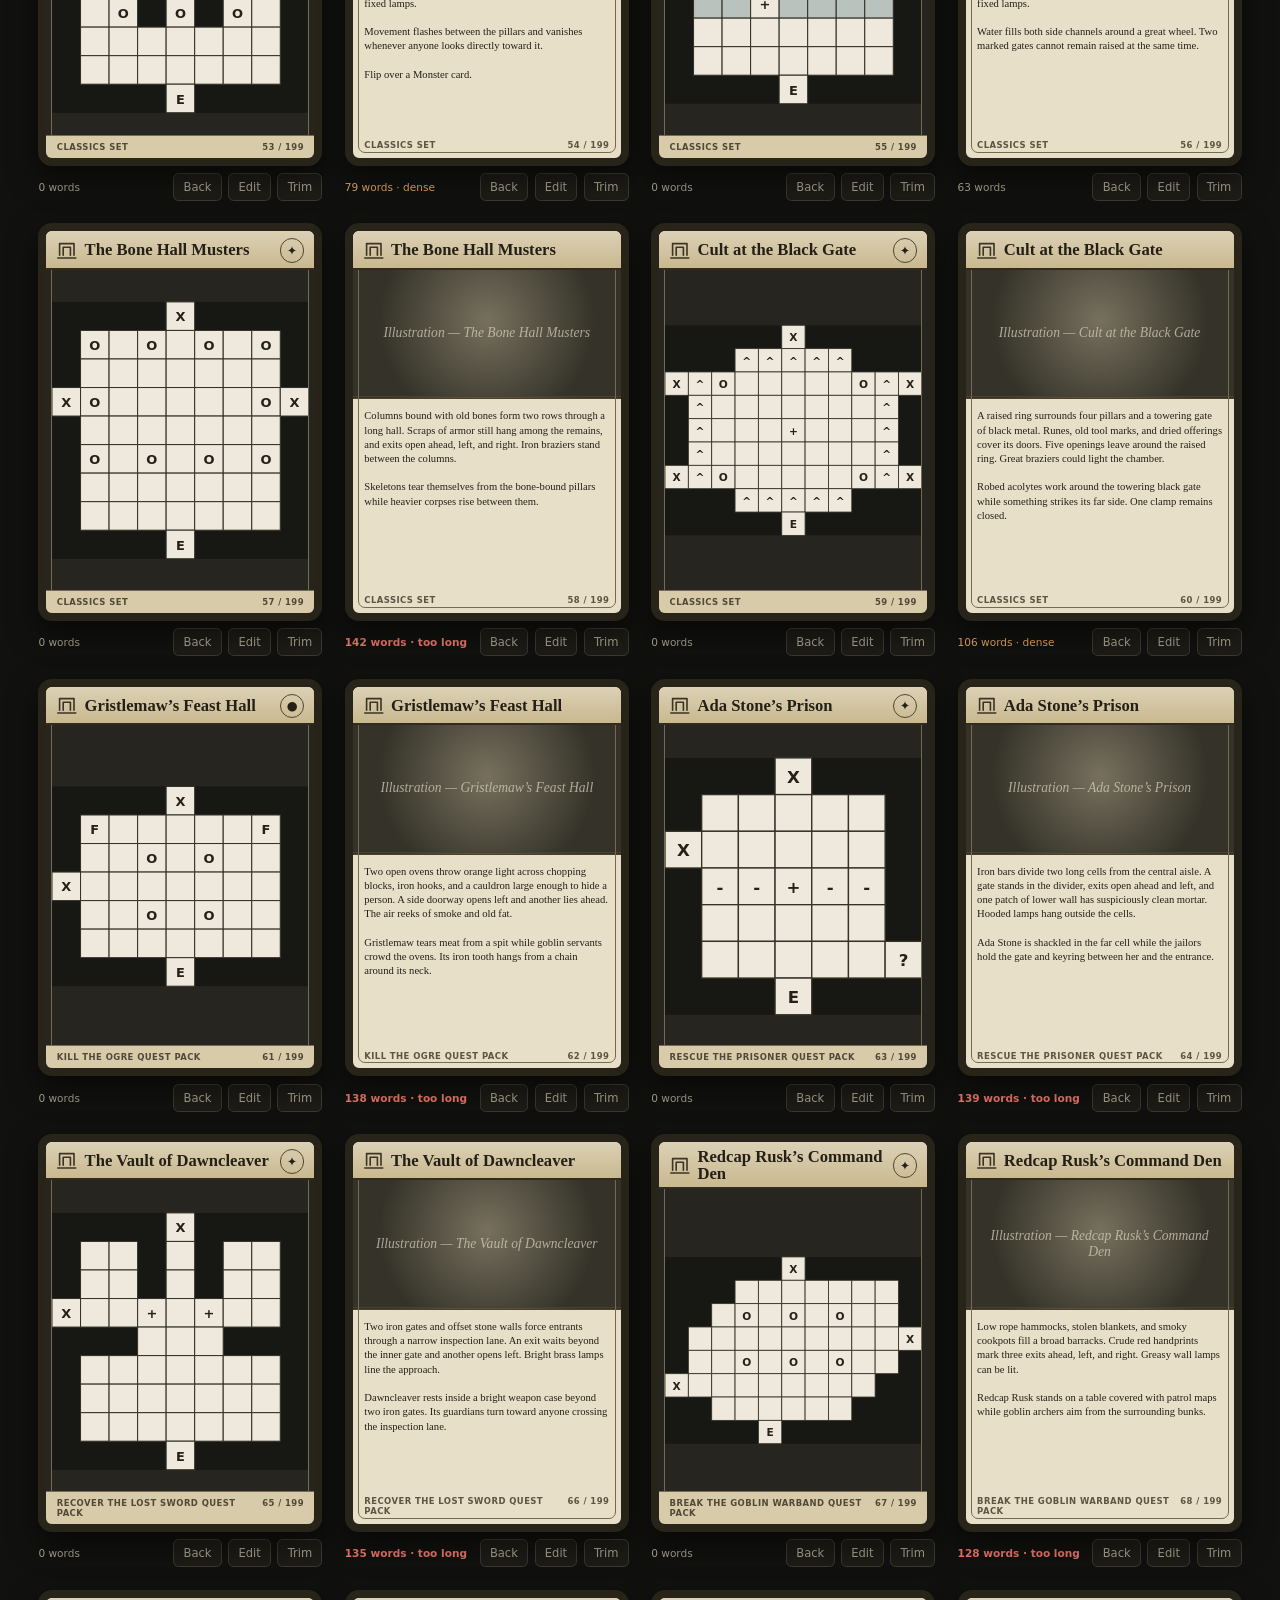
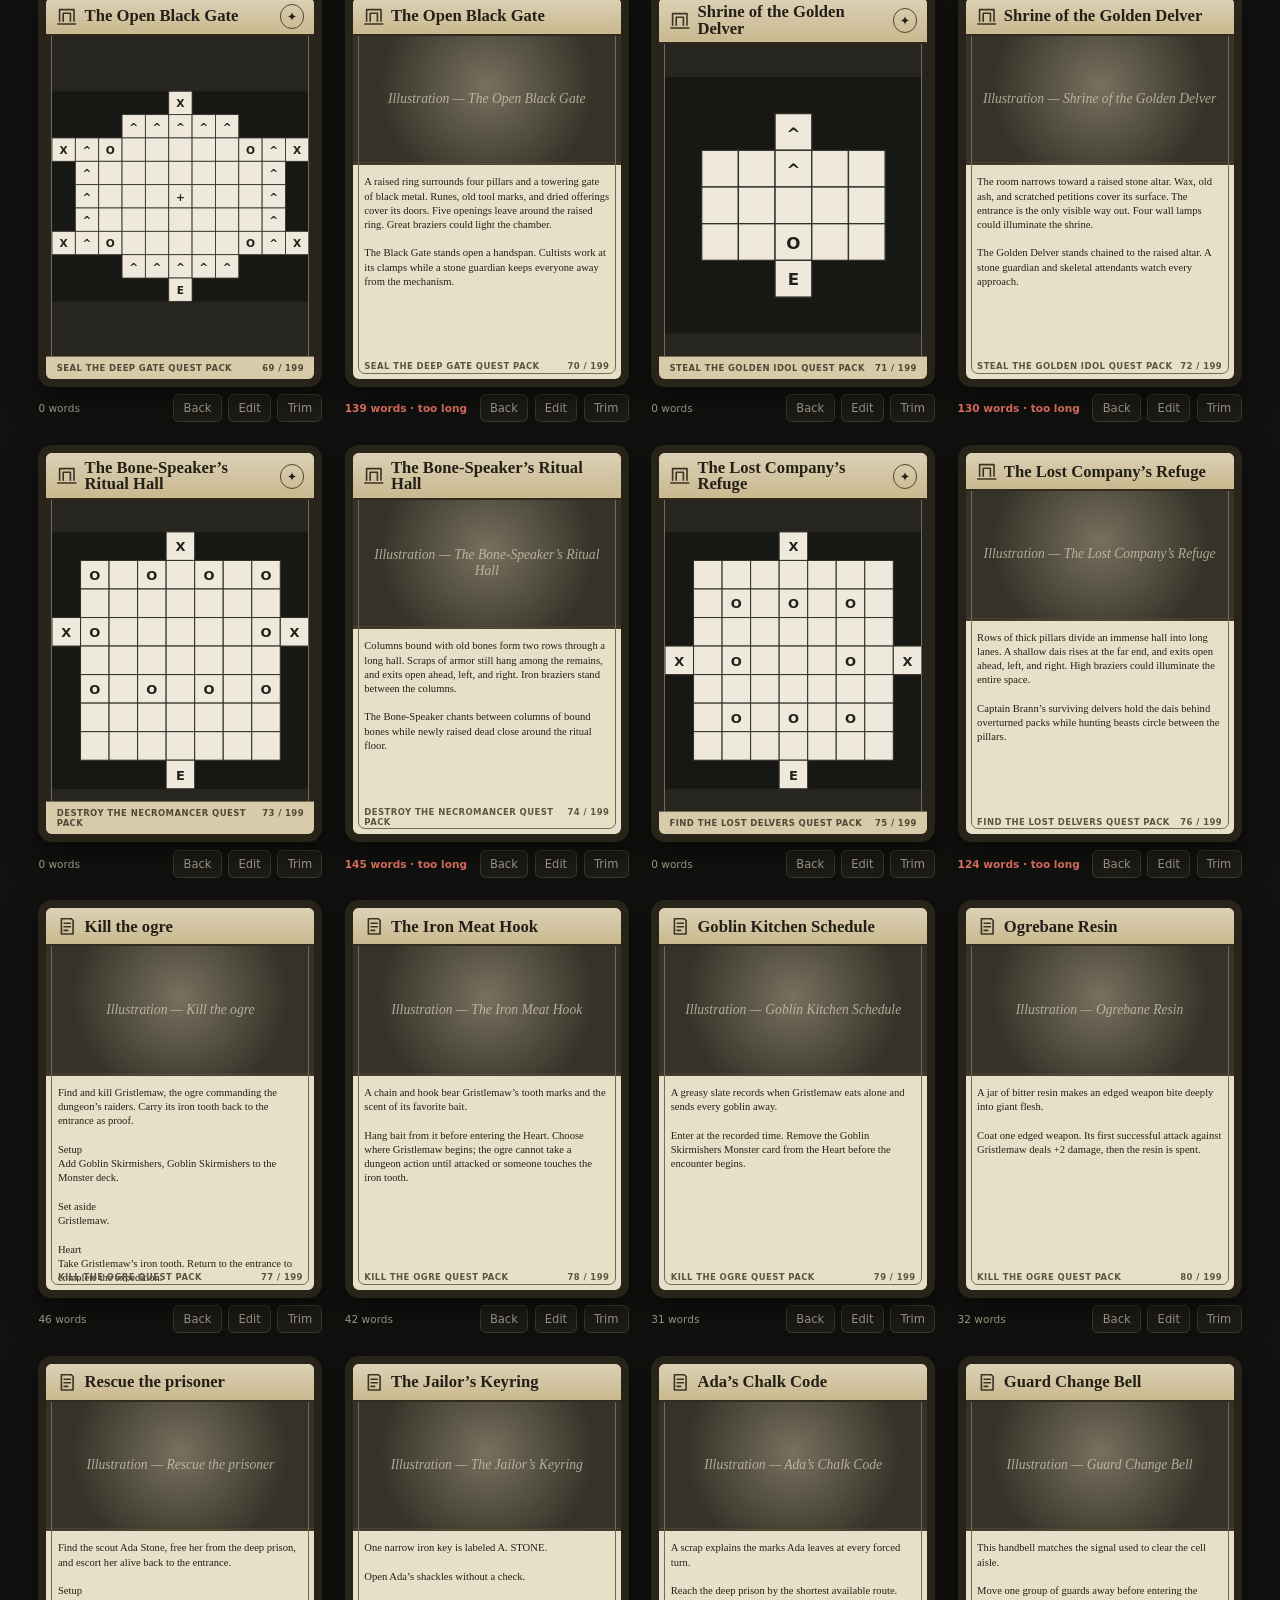
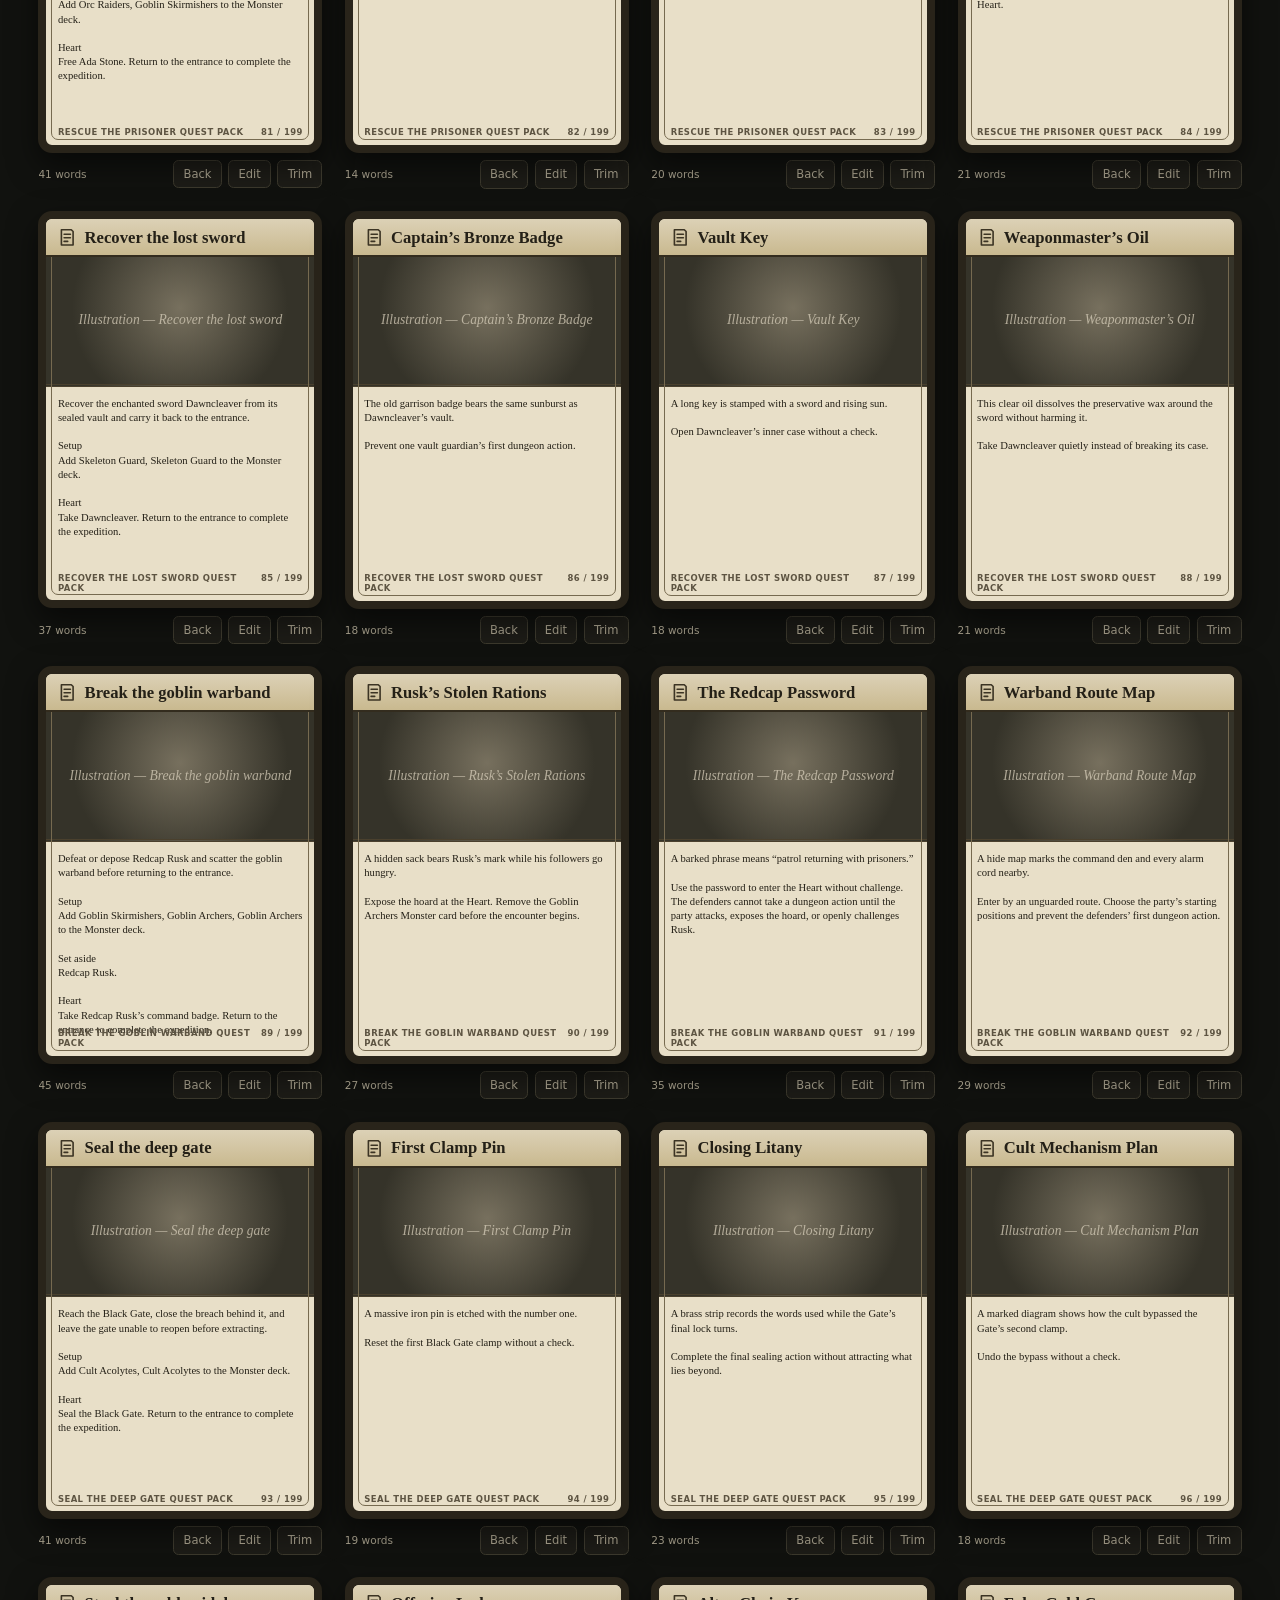
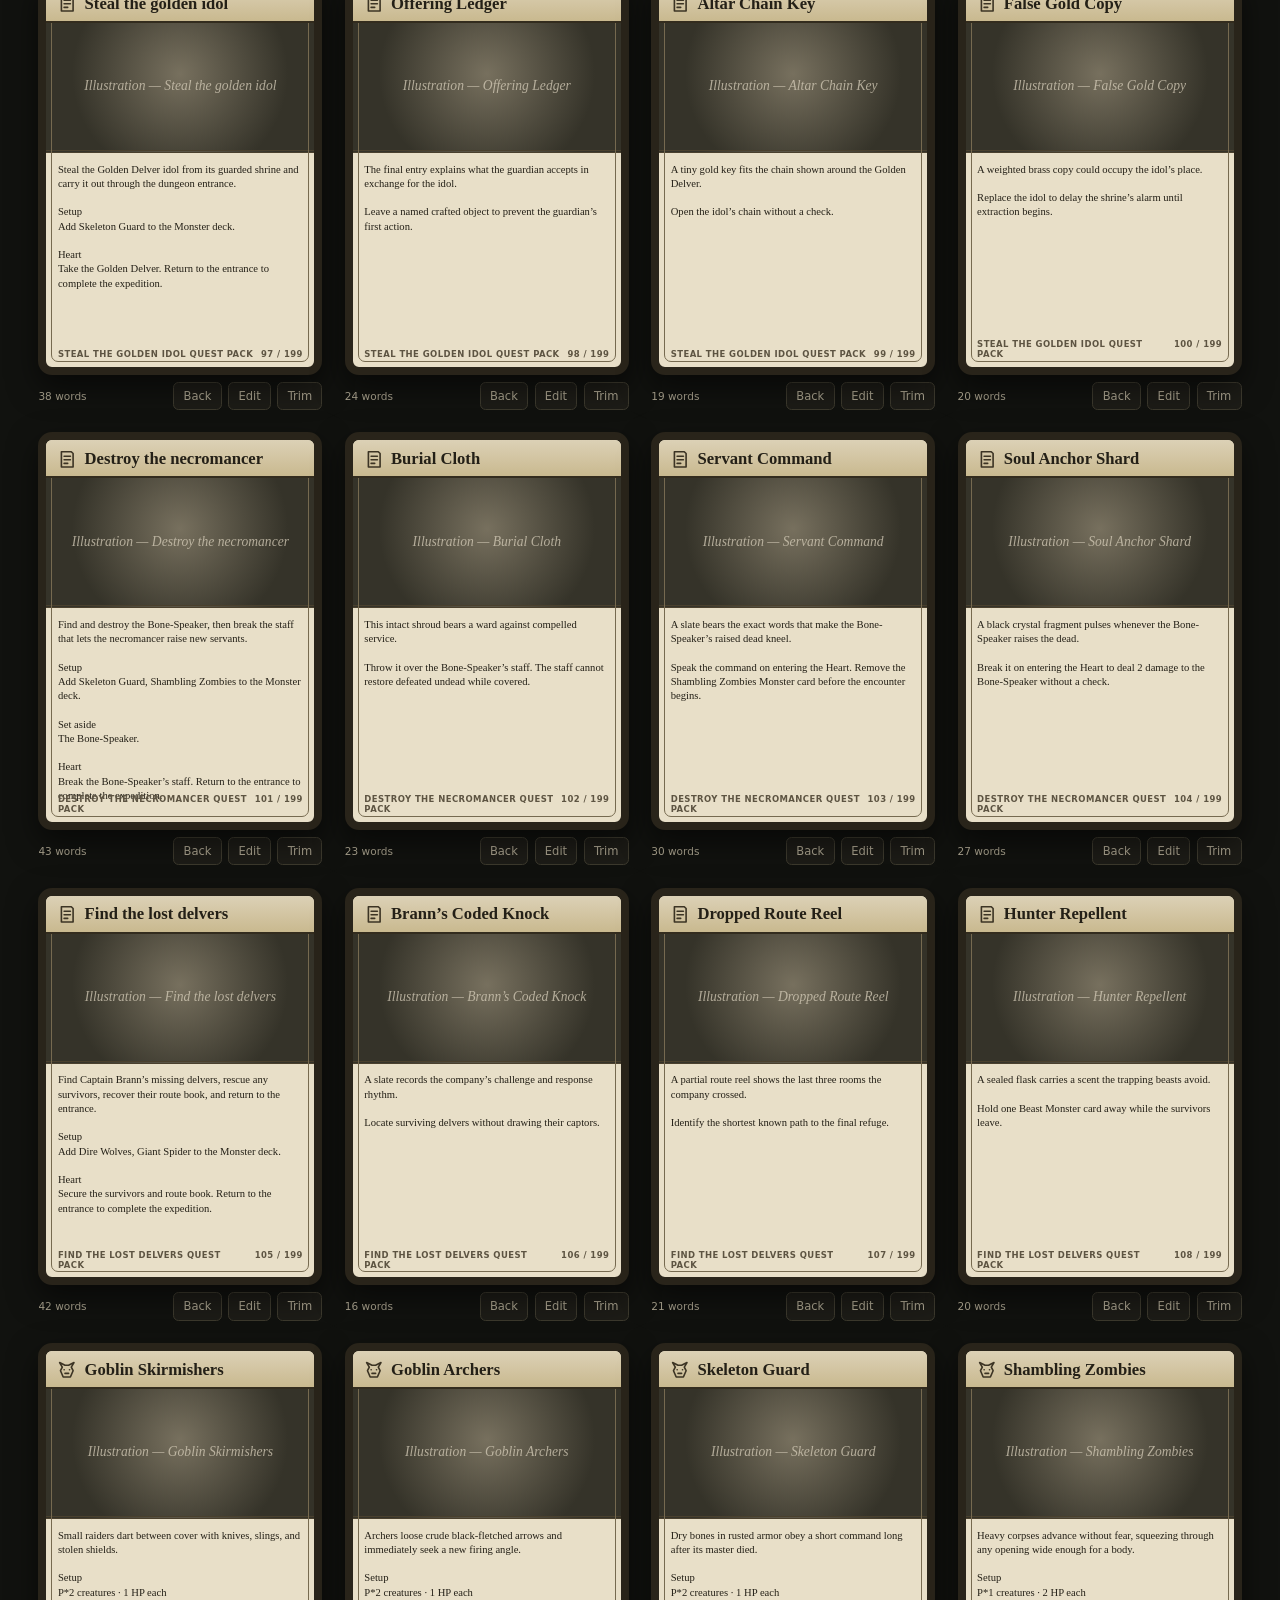
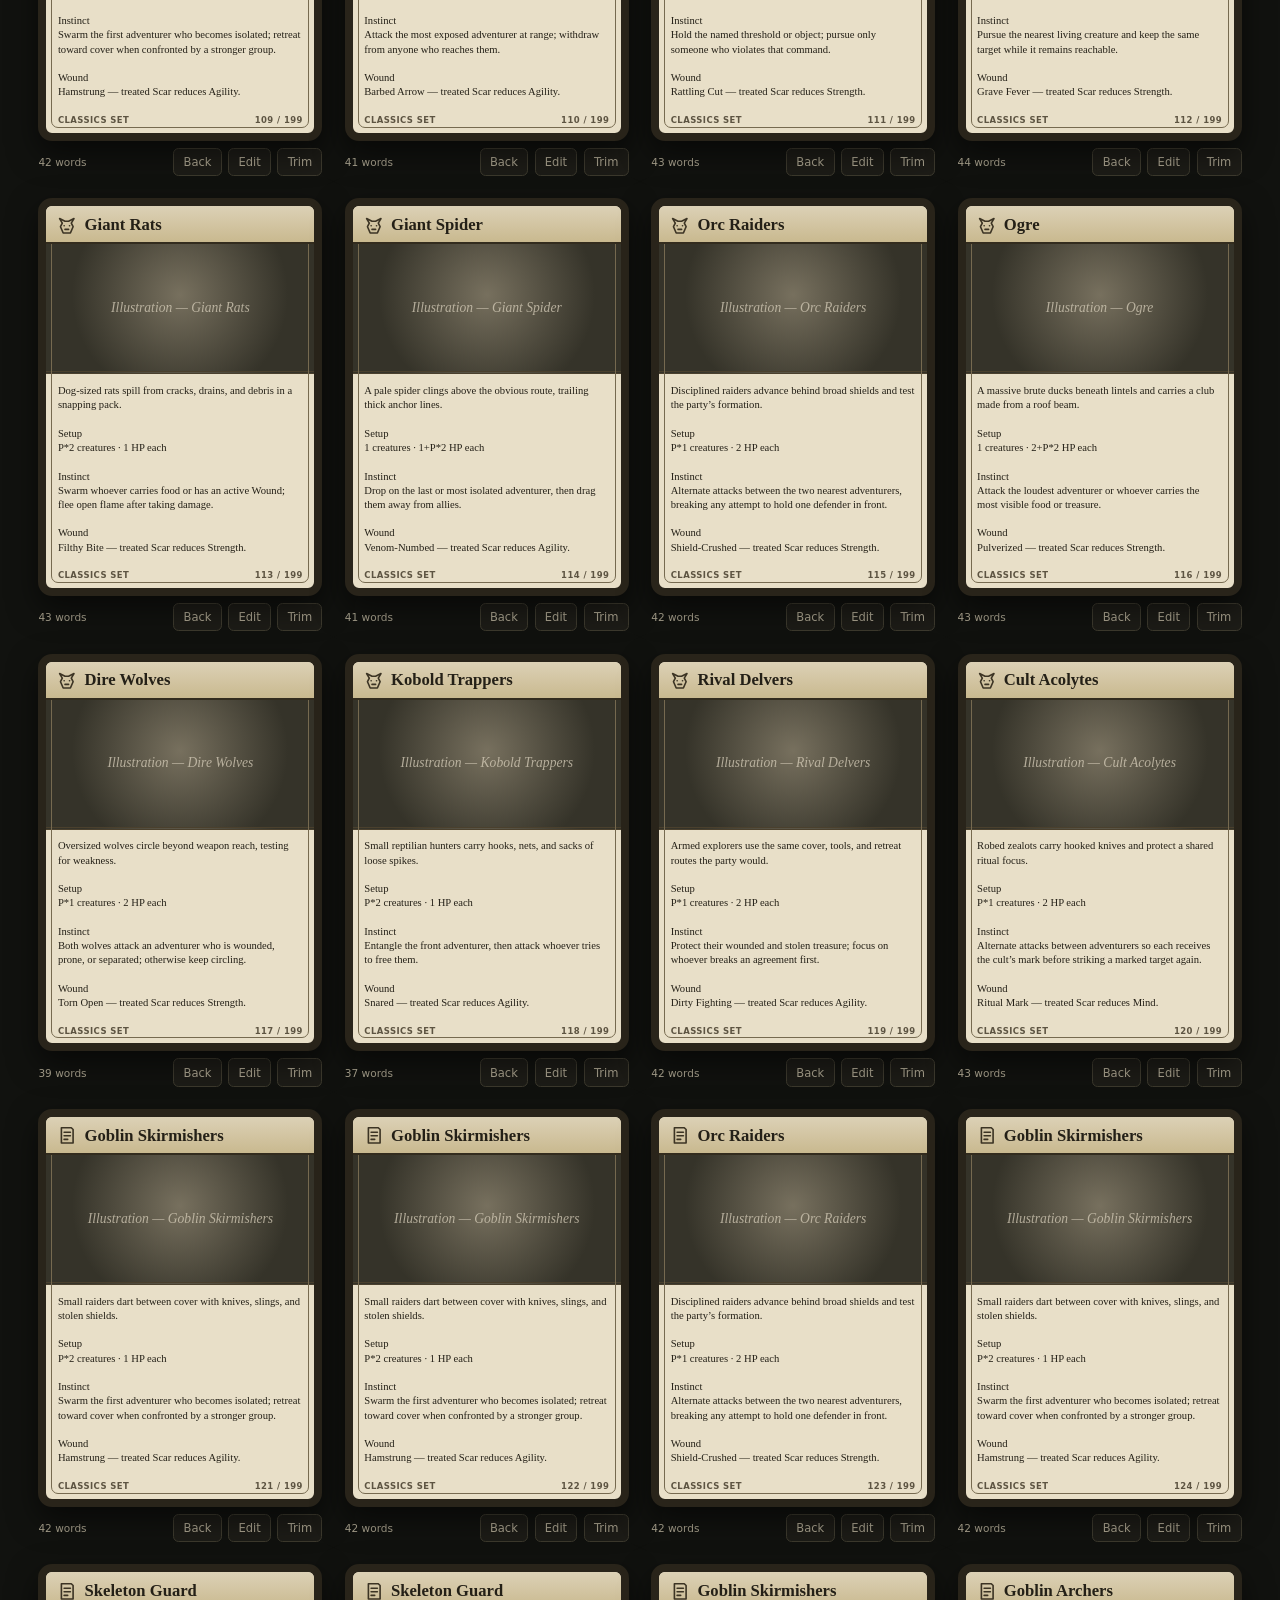
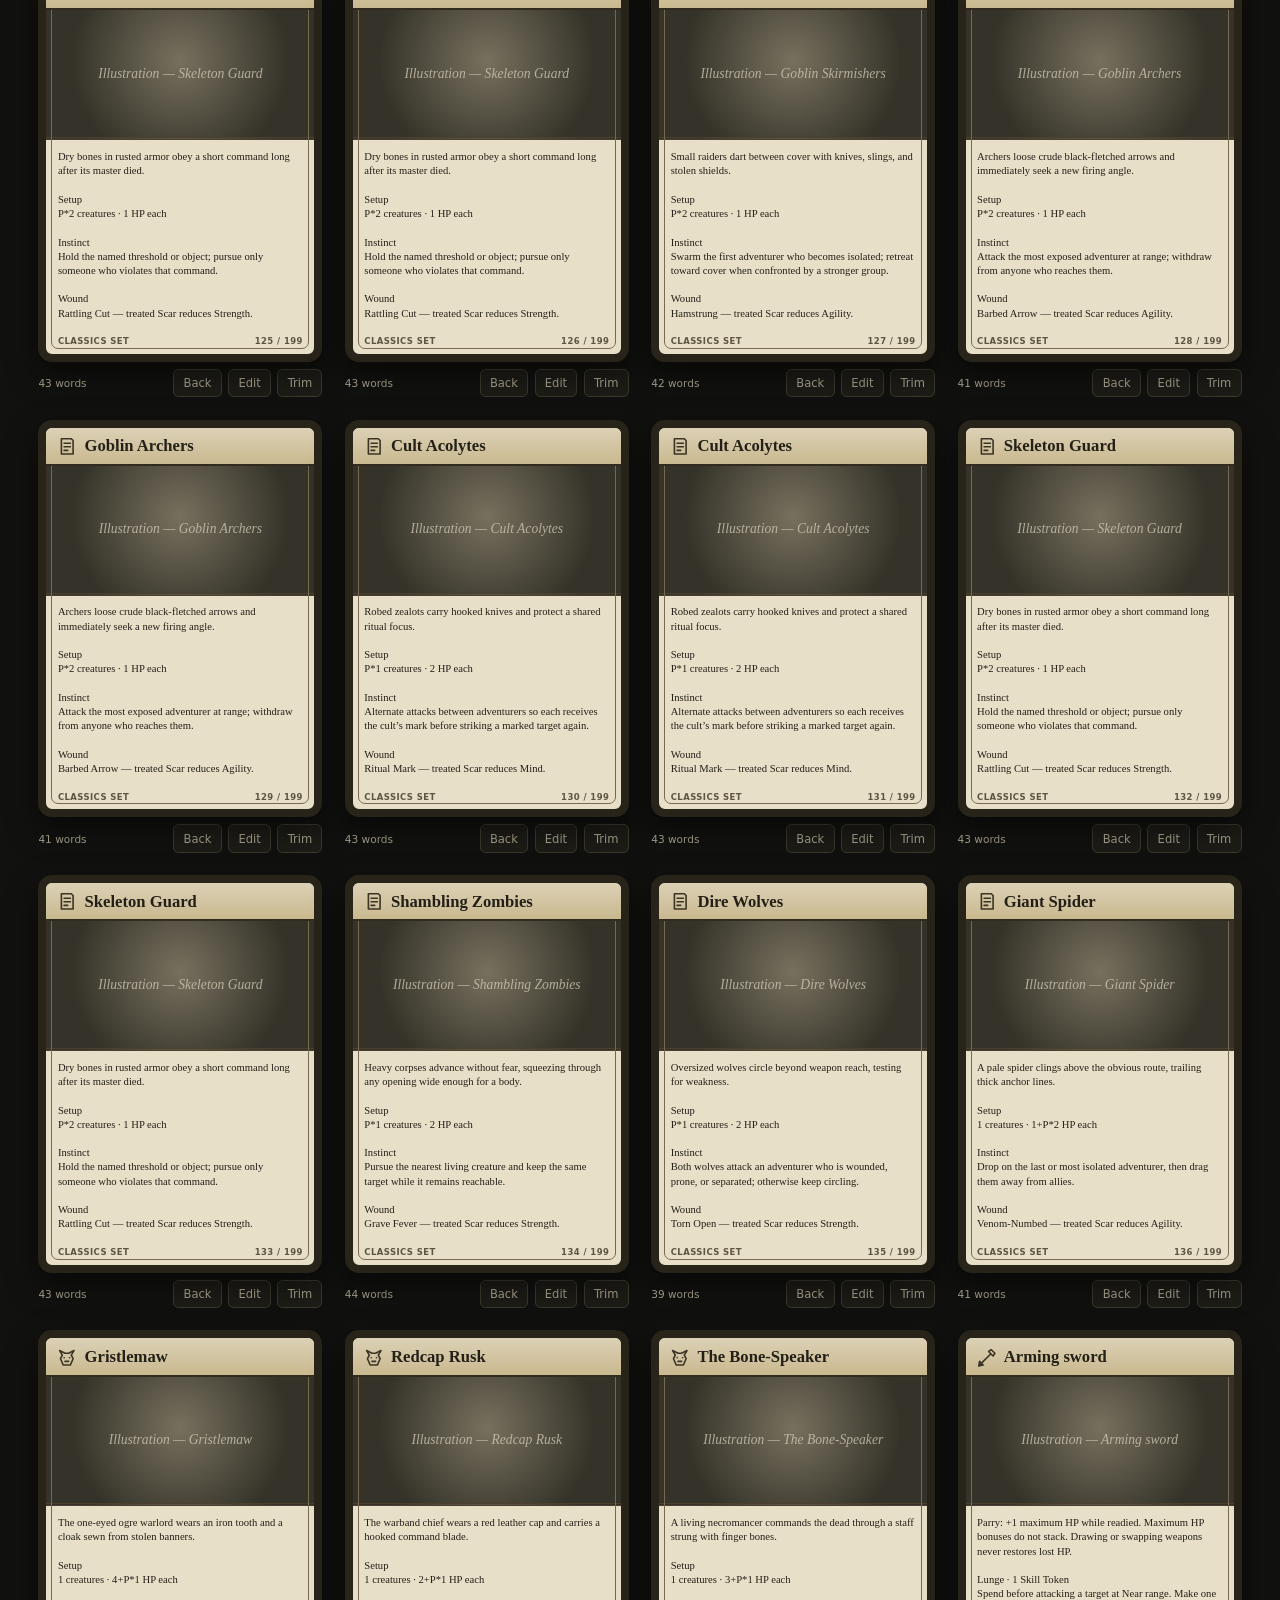
==== commit 46d16de5: "align weapon checks with scene difficulty" ====
--- a/web/card-viewer.html
+++ b/web/card-viewer.html
@@ -8,7 +8,7 @@
   <meta http-equiv="Pragma" content="no-cache">
   <meta http-equiv="Expires" content="0">
   <title>Delvekeeper Card Viewer</title>
-  <link rel="stylesheet" href="card-viewer.css?build=20261101.15">
+  <link rel="stylesheet" href="card-viewer.css?build=20261101.16">
 </head>
 <body>
   <header class="studio-header">
@@ -20,7 +20,7 @@
       </div>
     </div>
     <div class="header-actions">
-      <span class="build-badge">Build 20261101.15</span>
+      <span class="build-badge">Build 20261101.16</span>
       <button type="button" class="button" id="print-button">Print visible</button>
       <button type="button" class="button primary" id="export-button">Export CSV</button>
     </div>
@@ -70,7 +70,7 @@
   </div>
 
   <div id="toast" class="toast" role="status" aria-live="polite"></div>
-  <script src="data.js?build=20261101.15"></script>
-  <script src="card-viewer.js?build=20261101.15"></script>
+  <script src="data.js?build=20261101.16"></script>
+  <script src="card-viewer.js?build=20261101.16"></script>
 </body>
 </html>
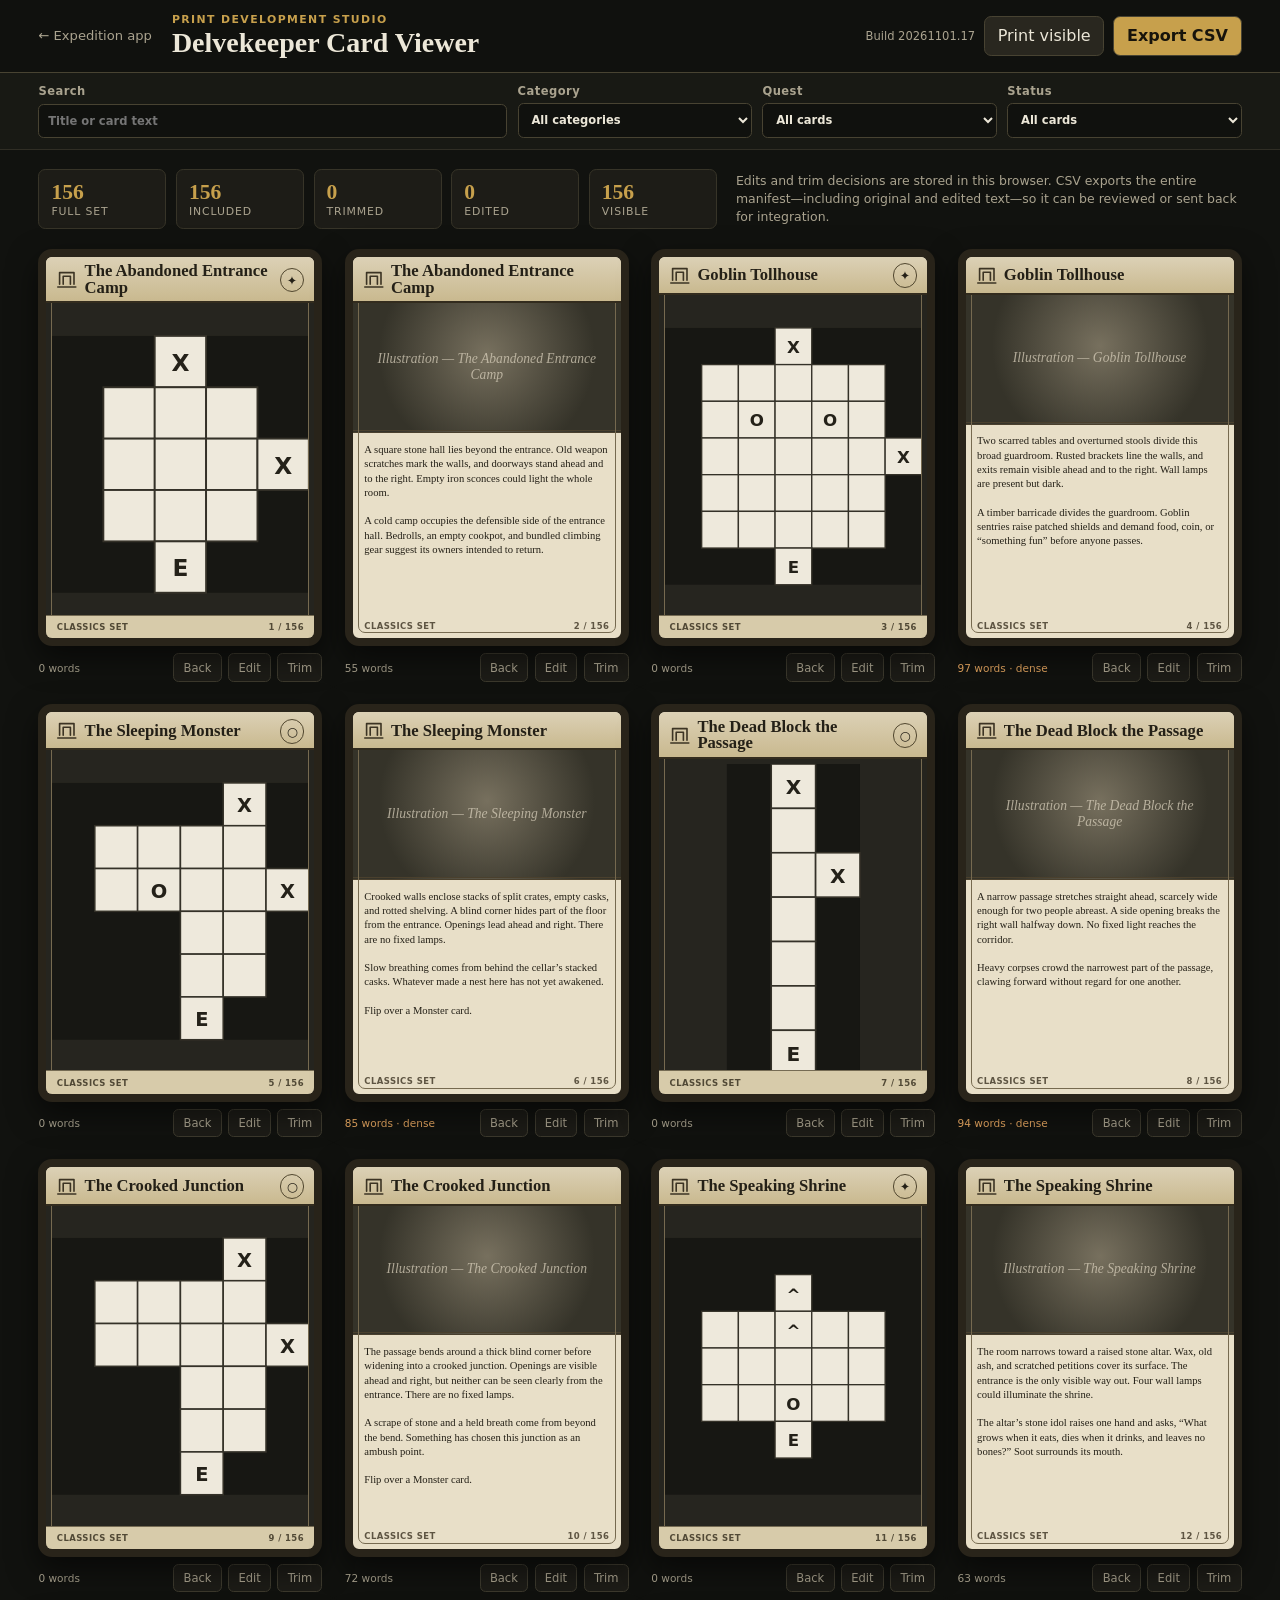
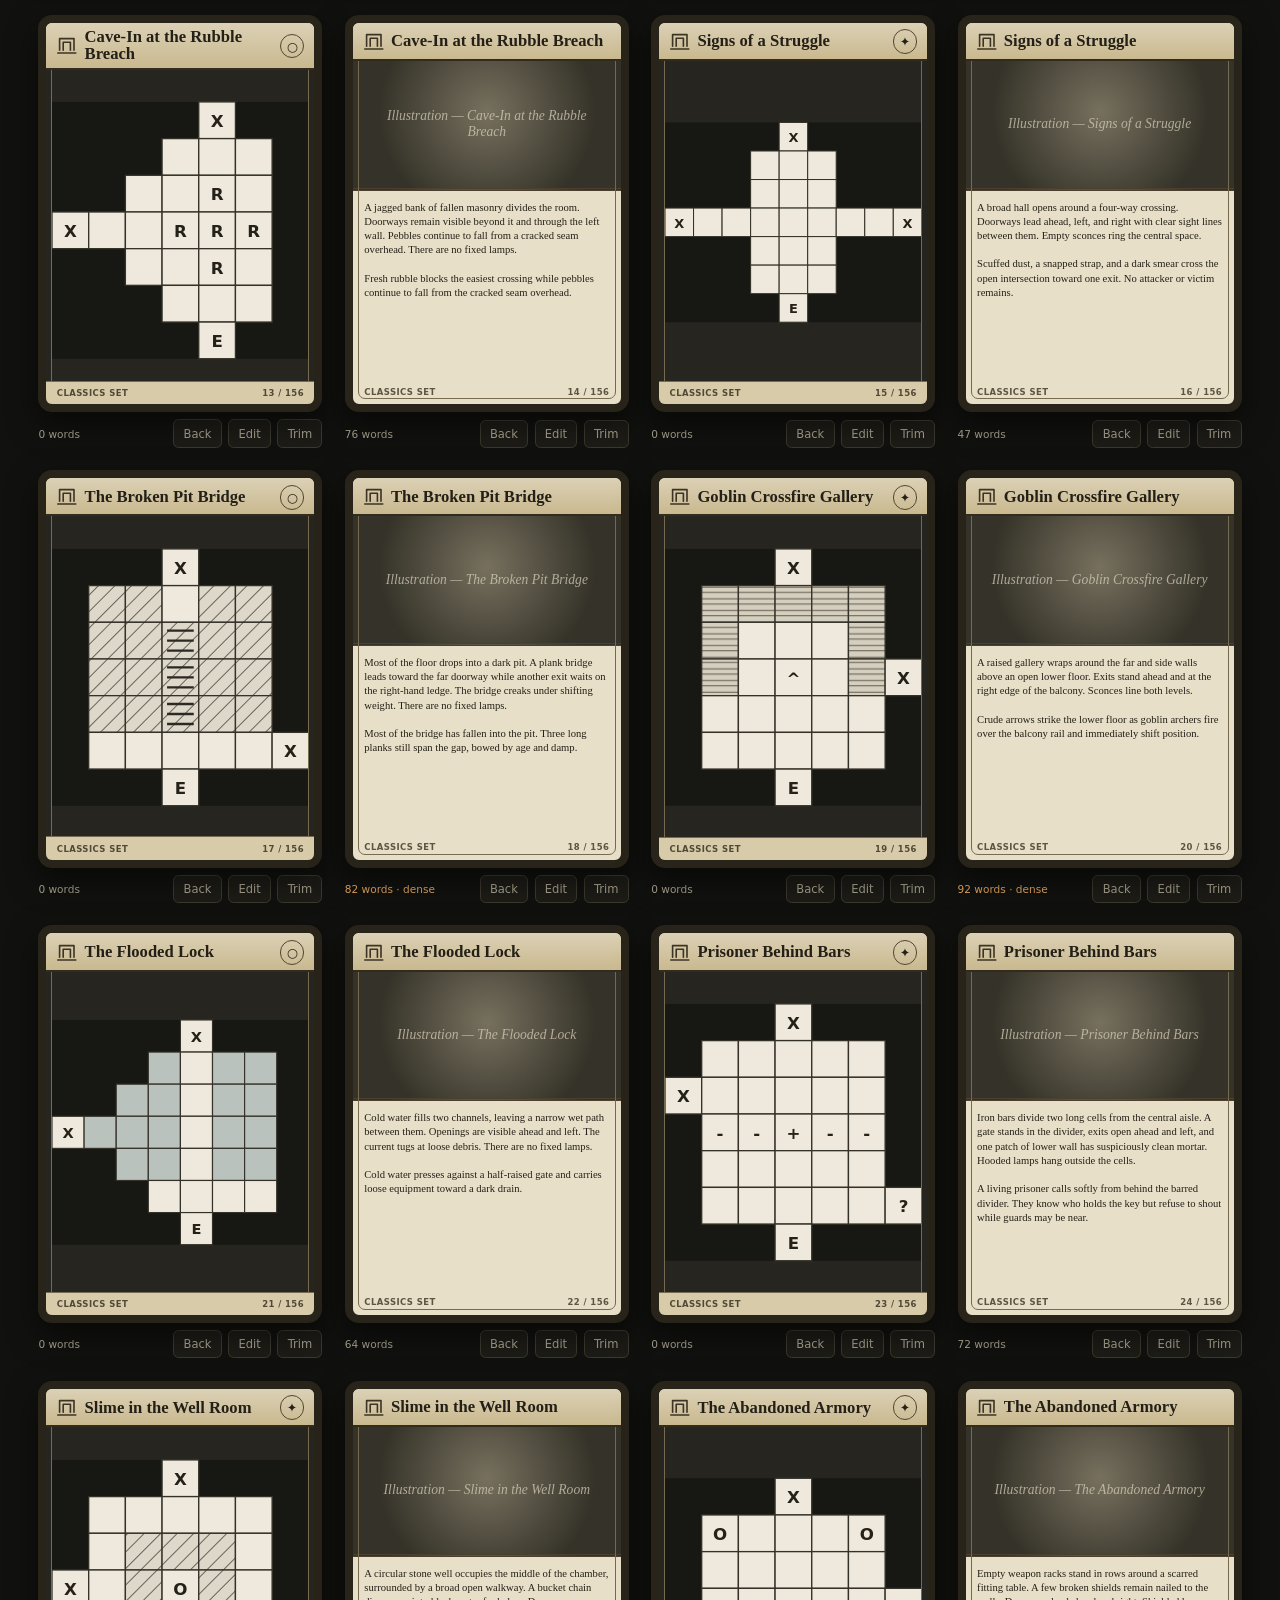
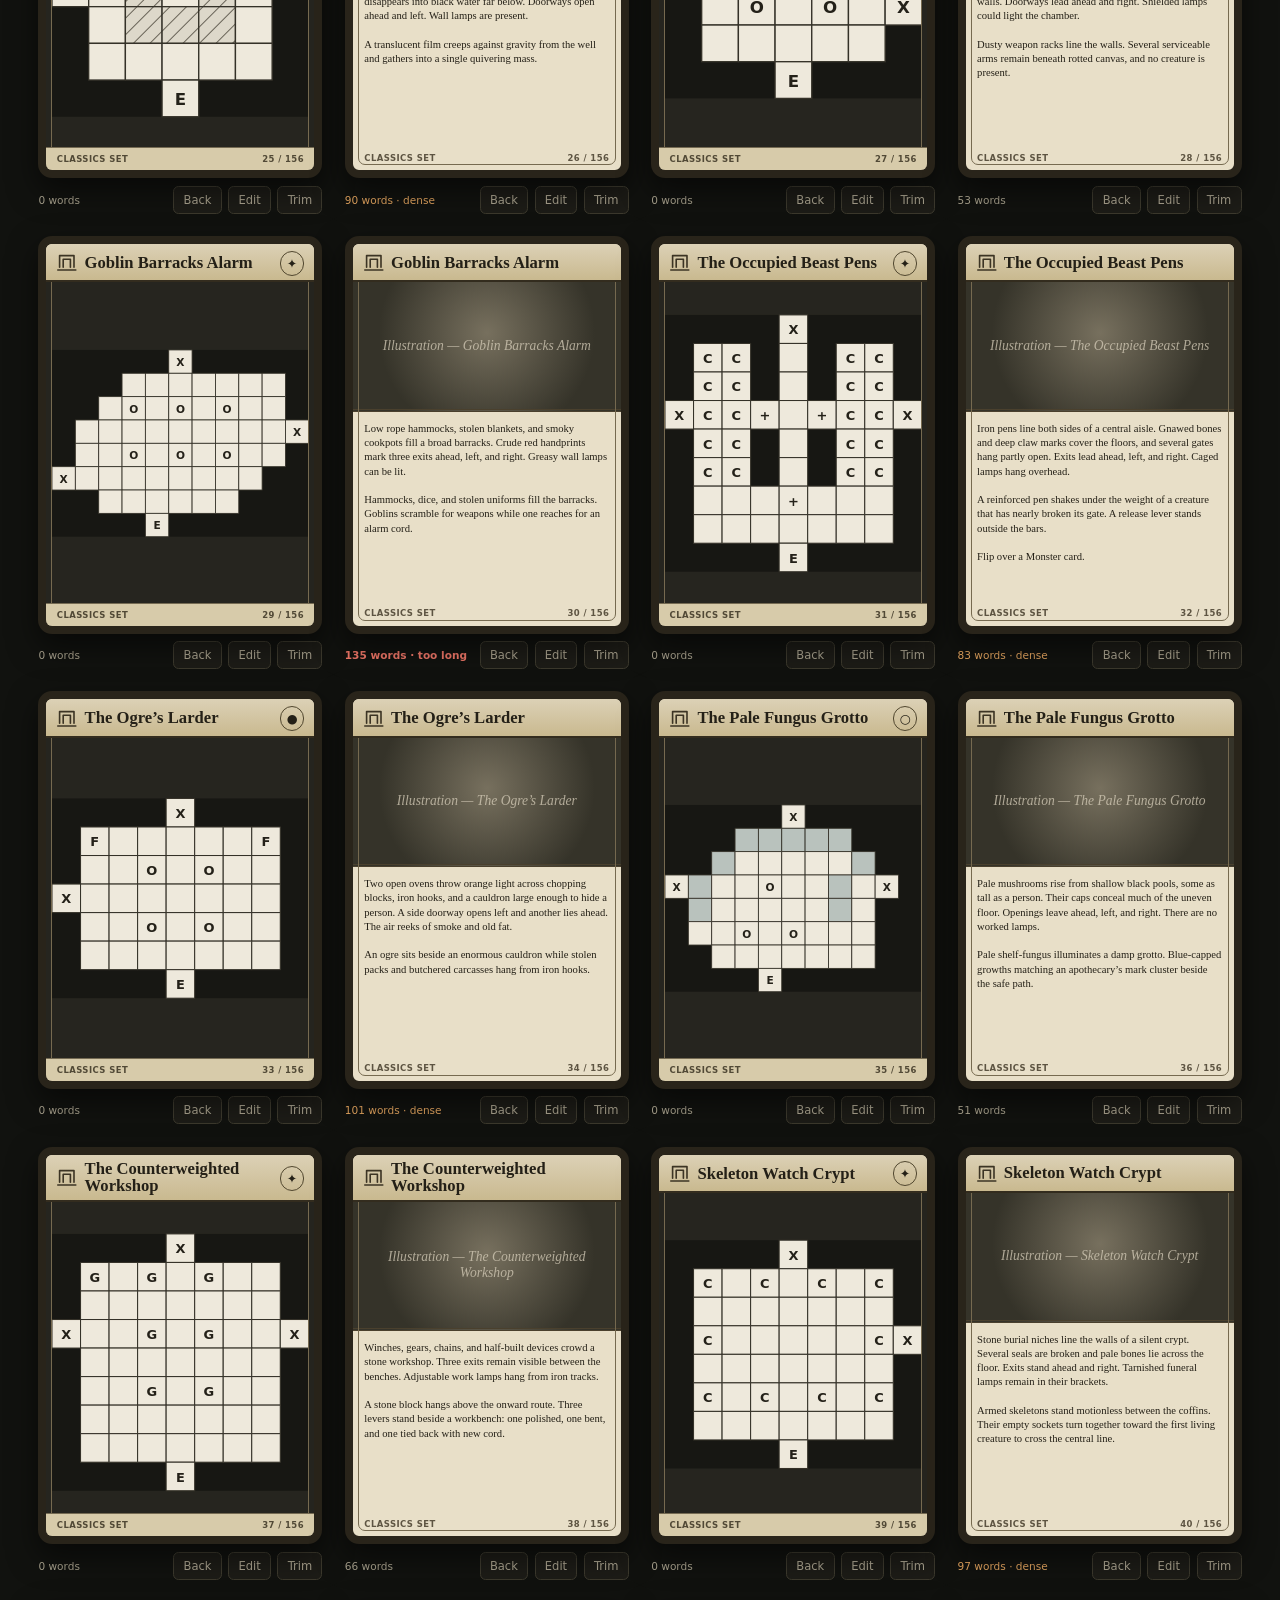
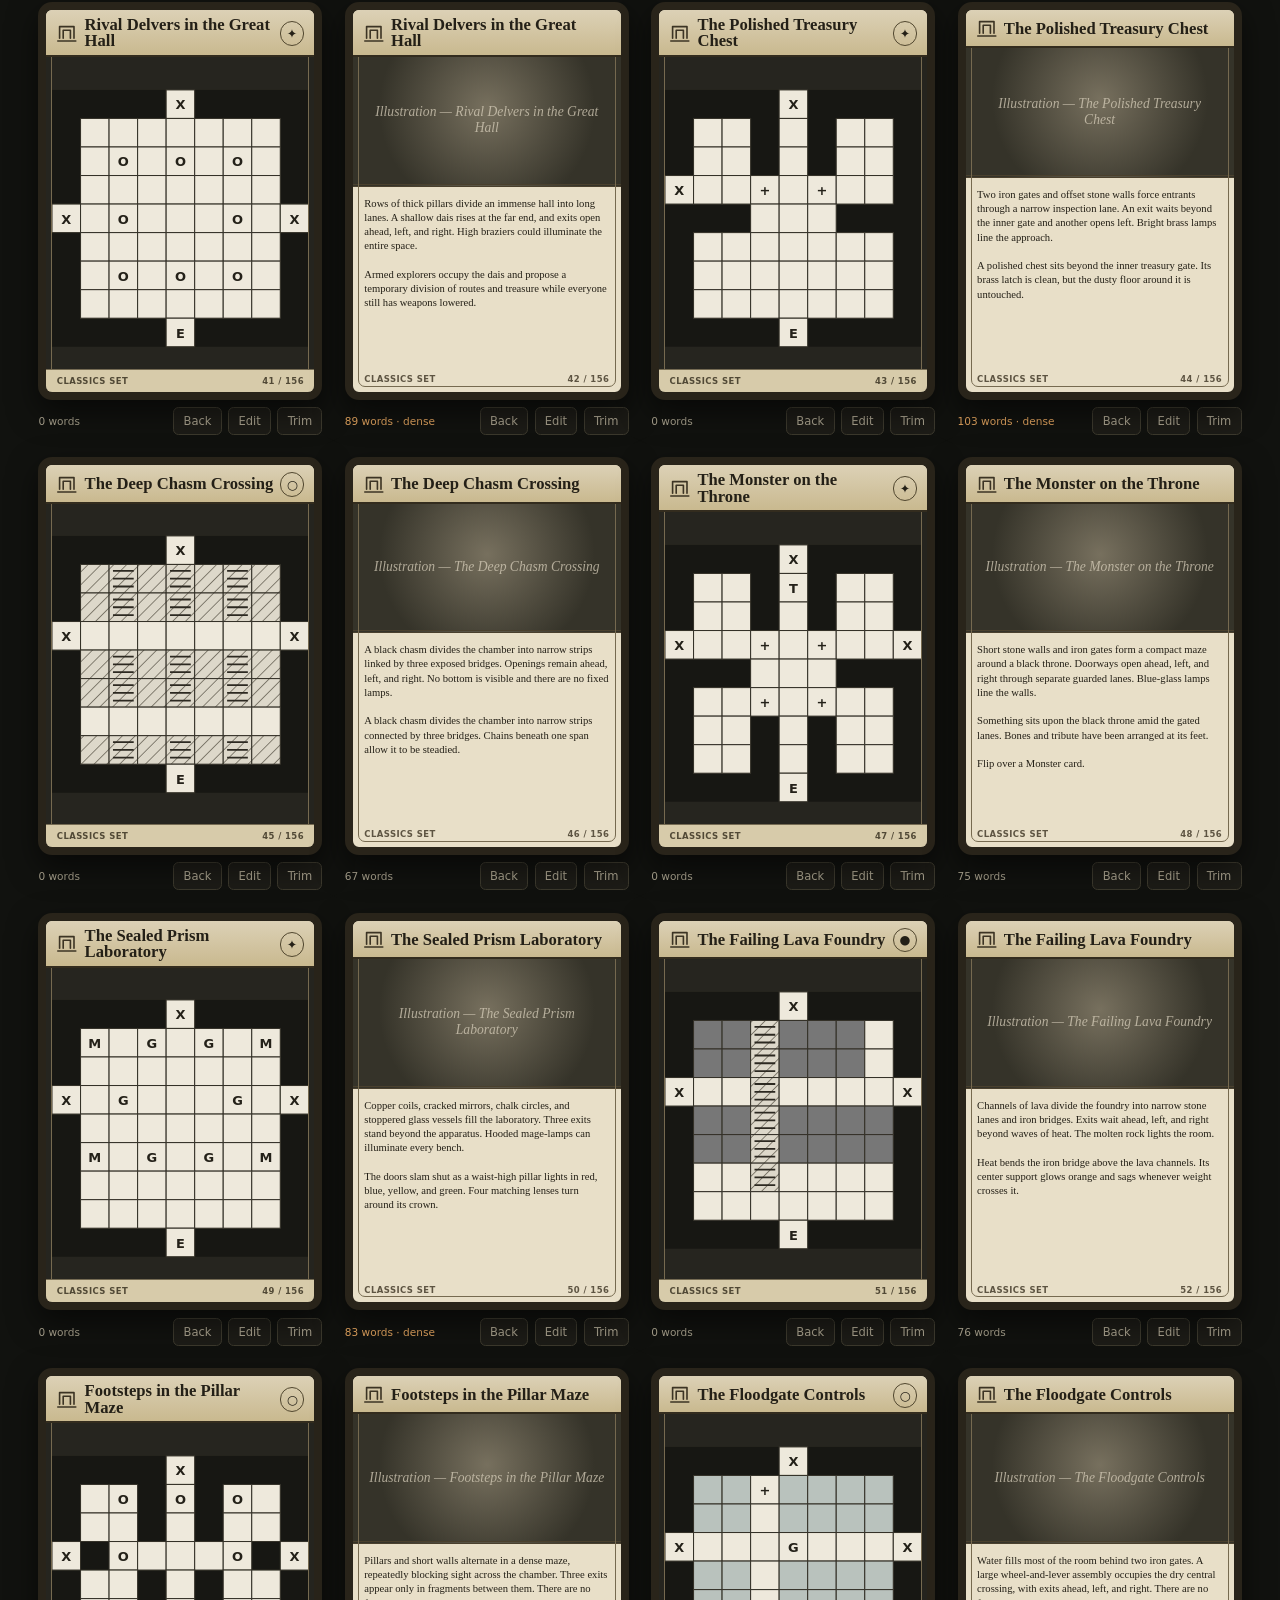
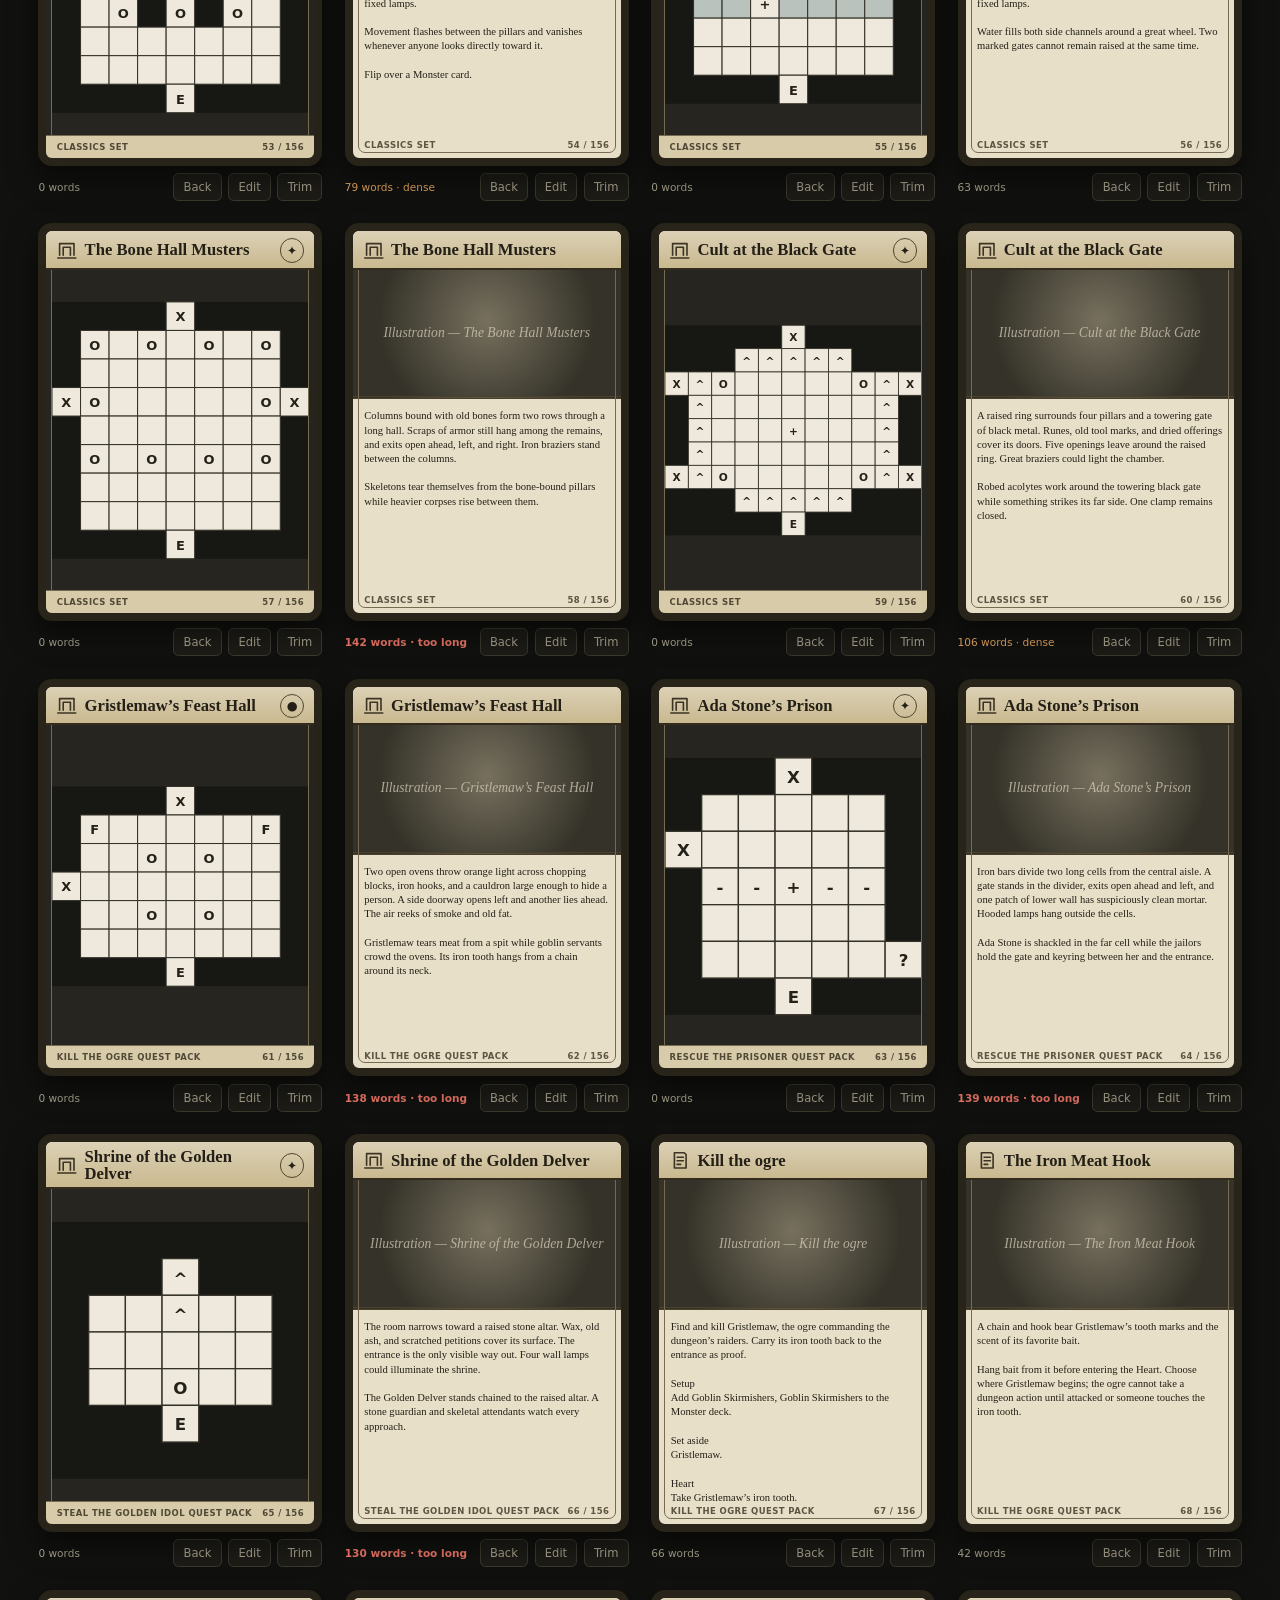
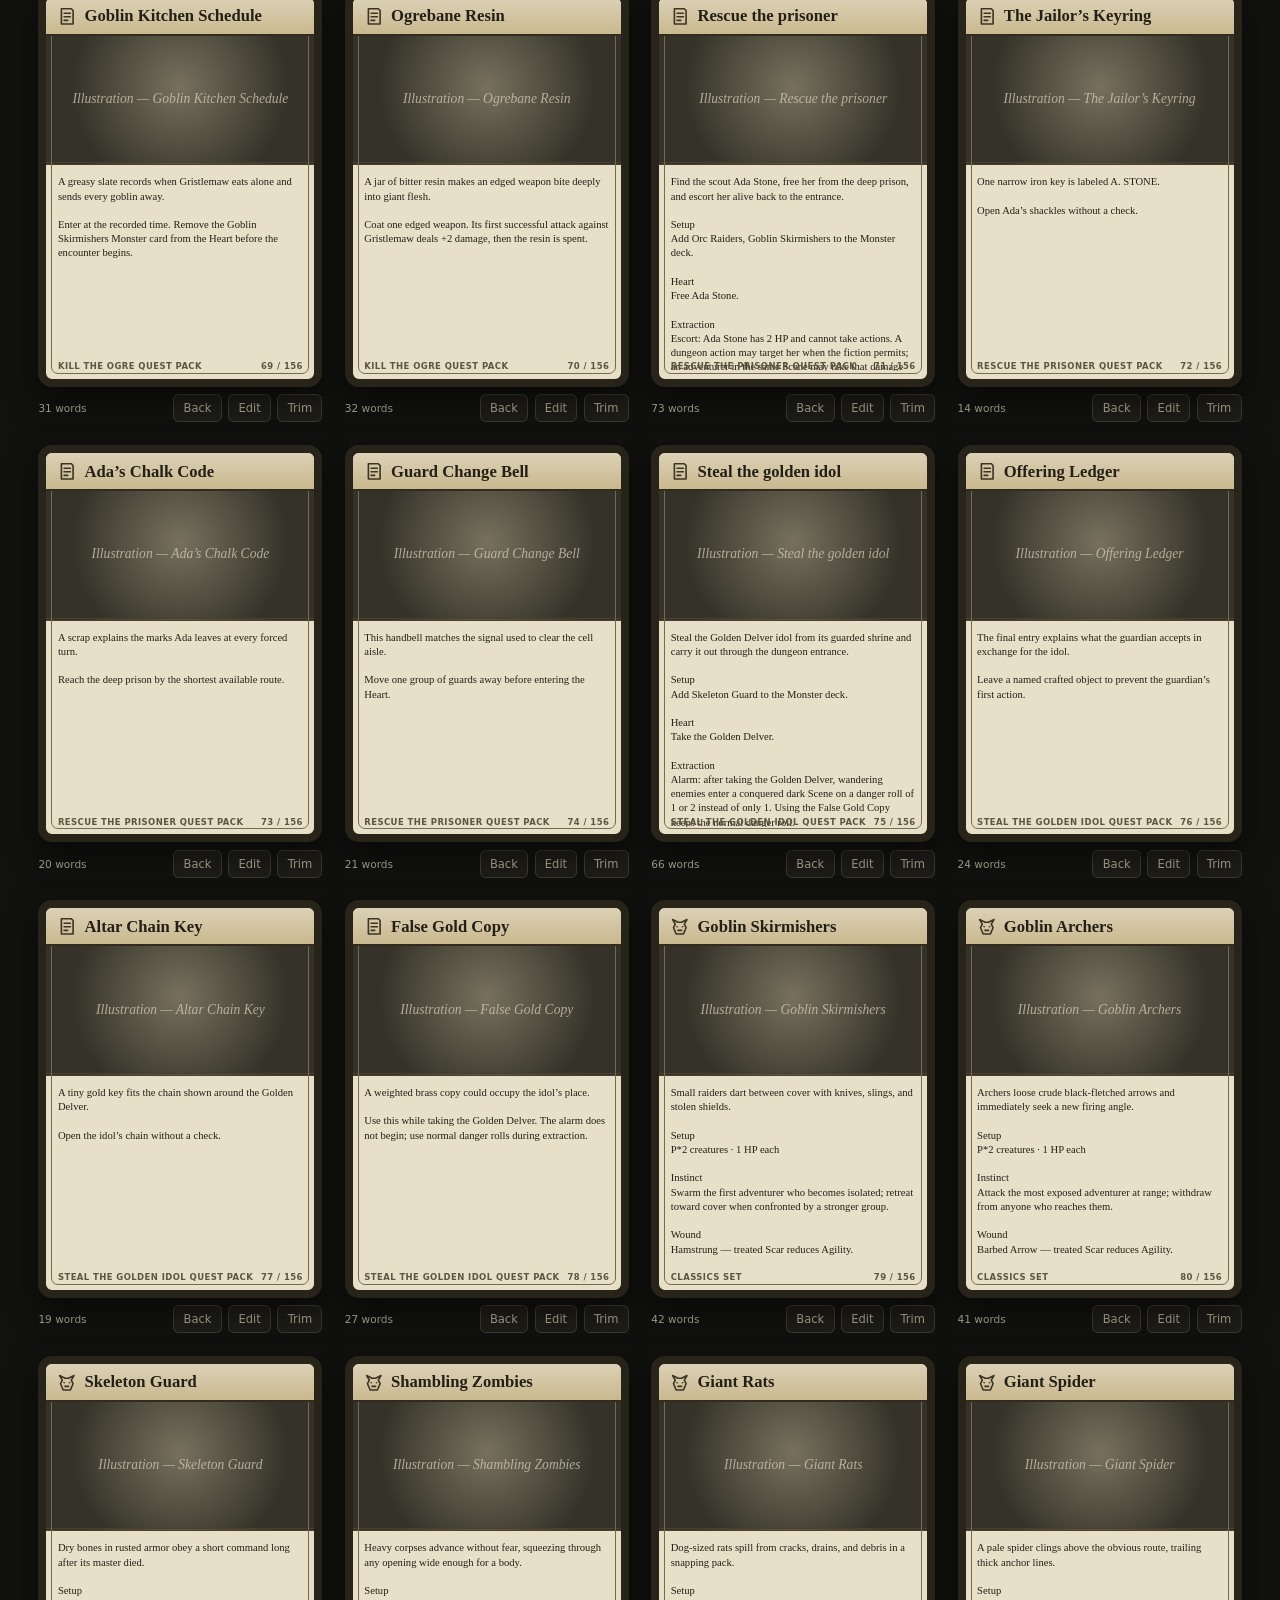
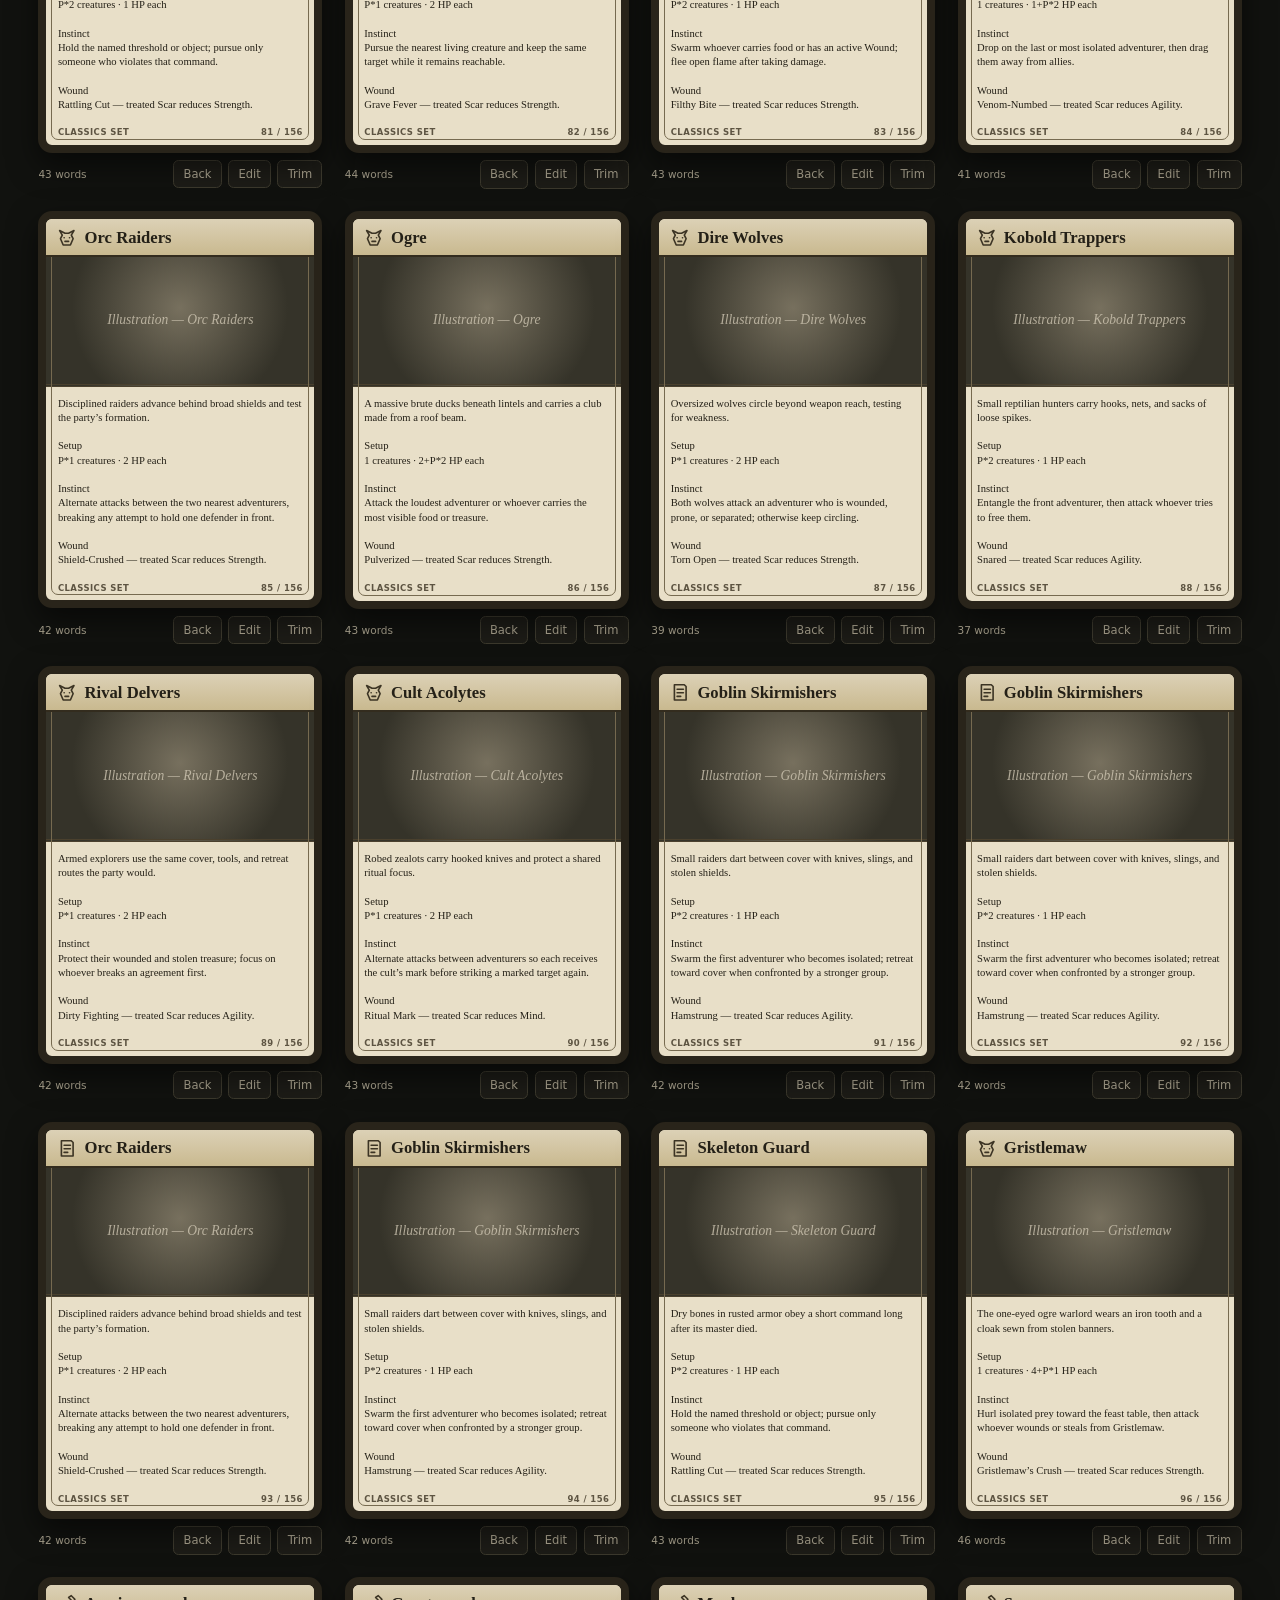
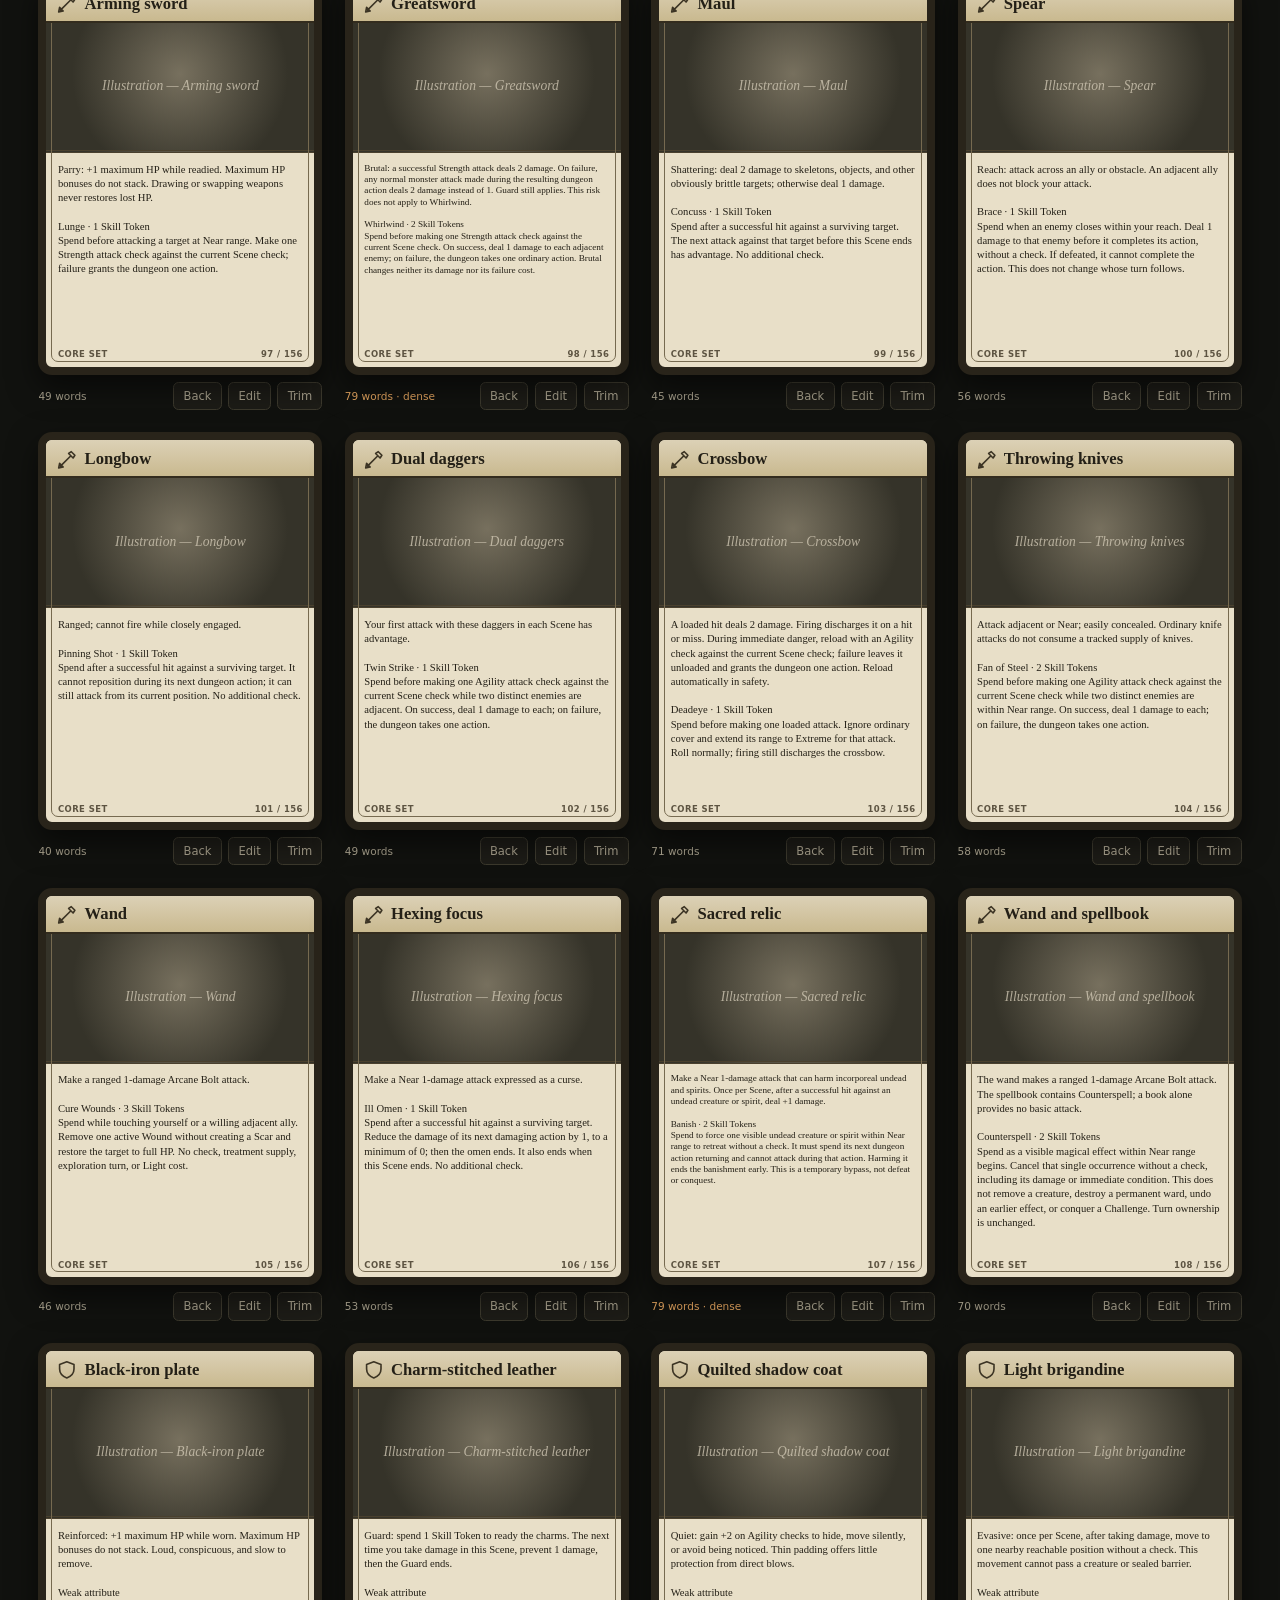
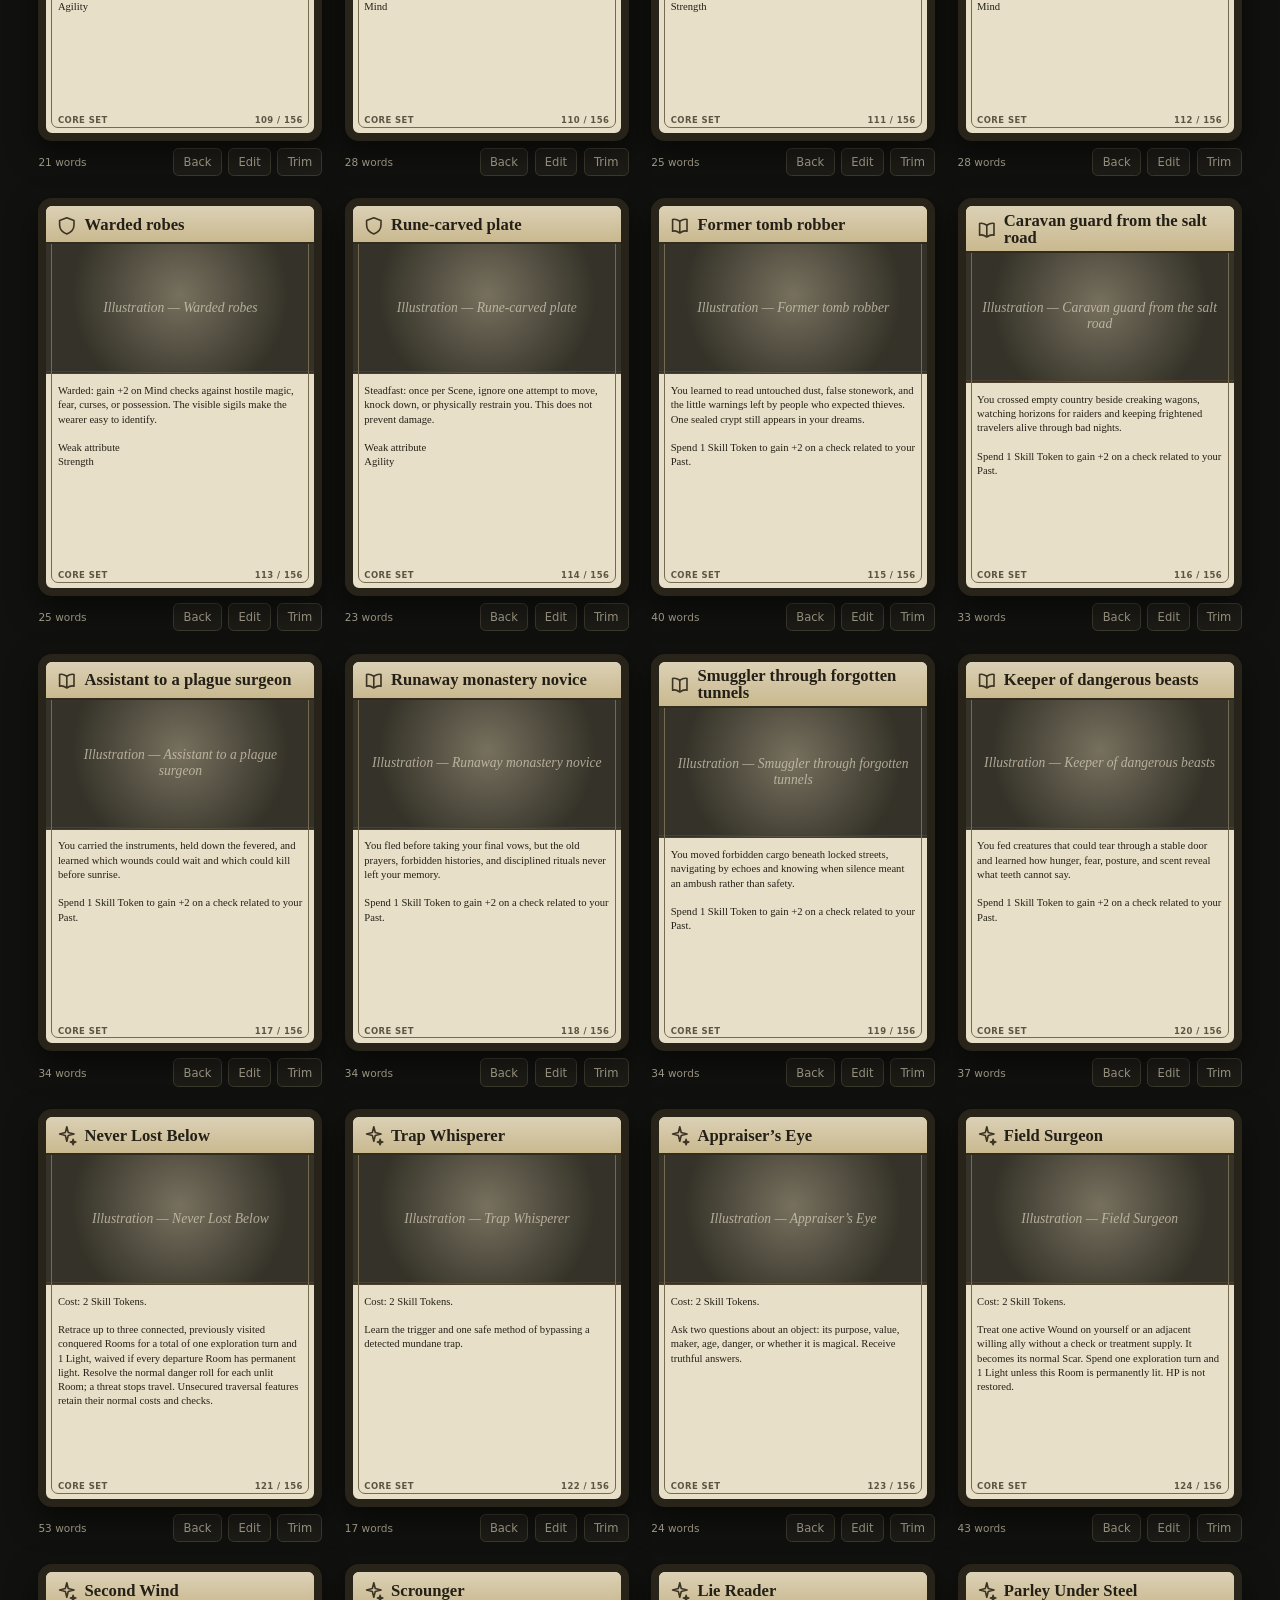
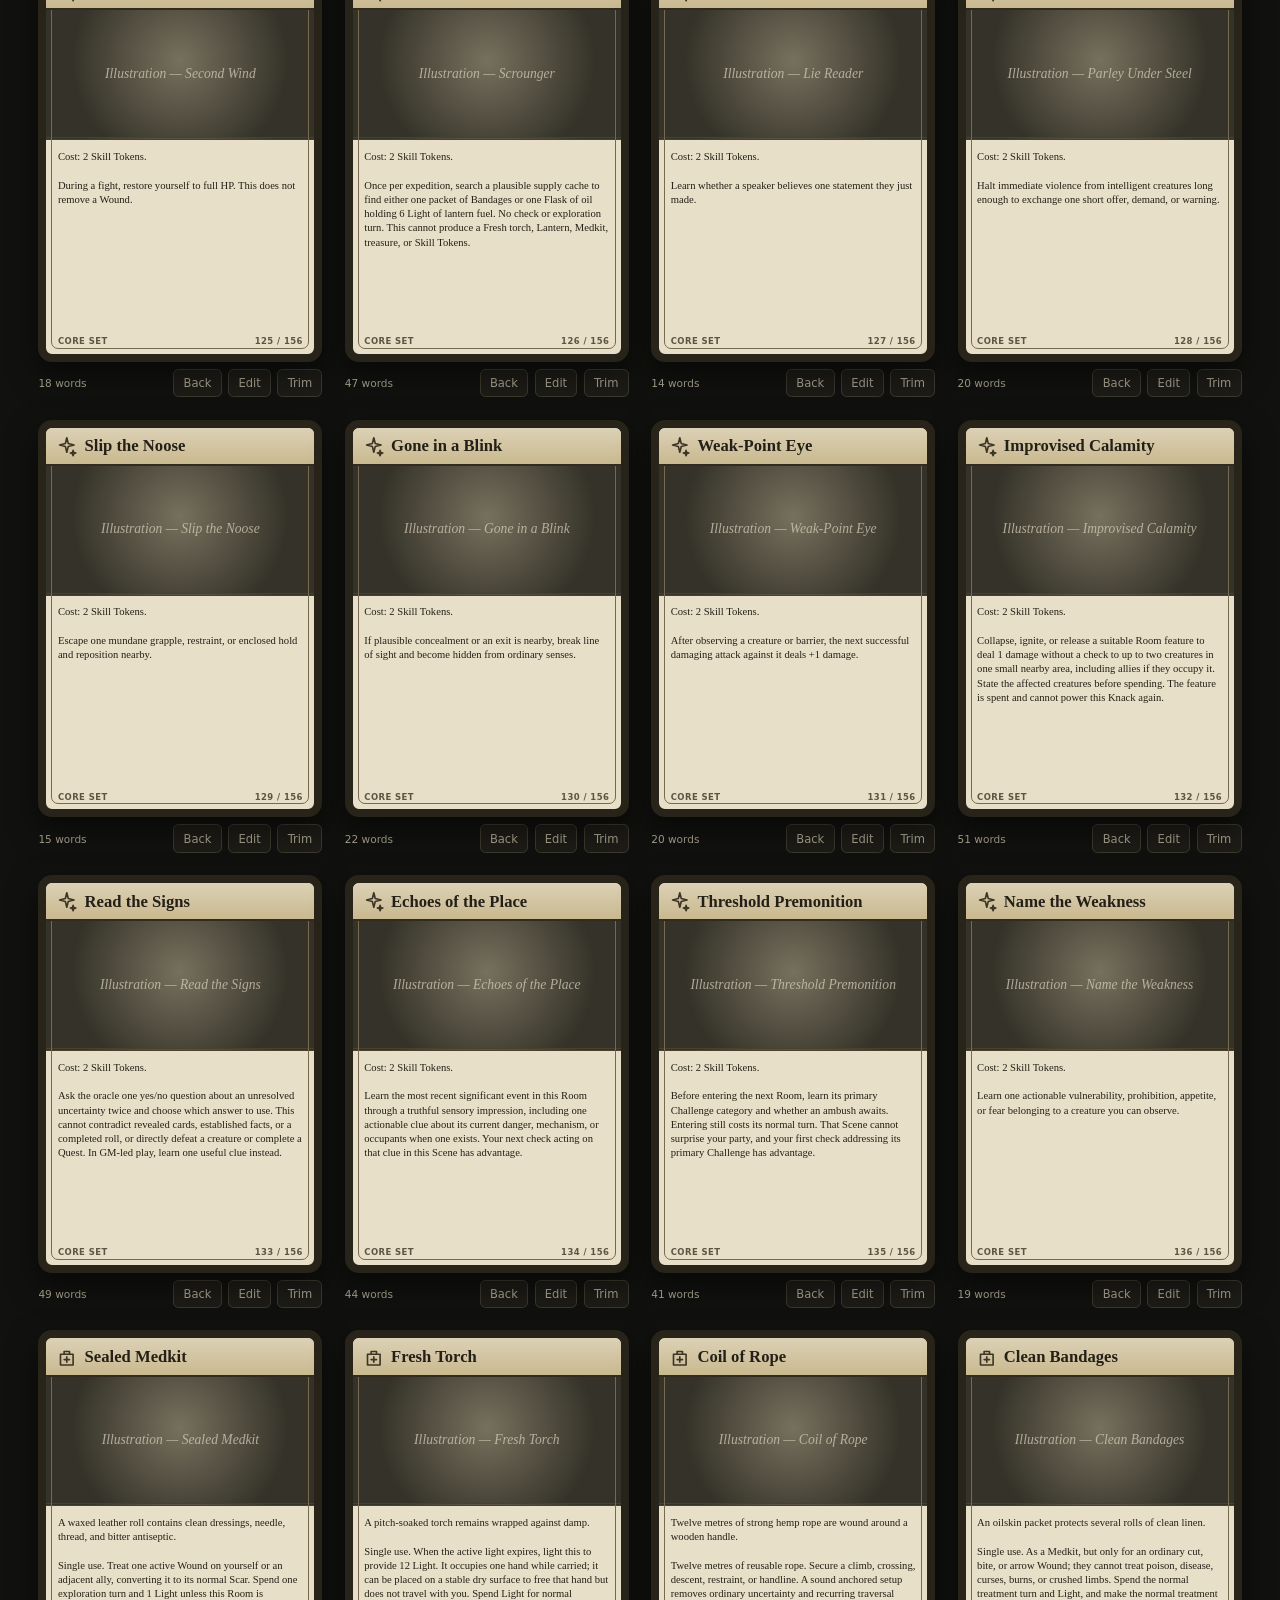
==== commit 961e66ba: "trim quests to three distinct expeditions" ====
--- a/web/card-viewer.html
+++ b/web/card-viewer.html
@@ -8,7 +8,7 @@
   <meta http-equiv="Pragma" content="no-cache">
   <meta http-equiv="Expires" content="0">
   <title>Delvekeeper Card Viewer</title>
-  <link rel="stylesheet" href="card-viewer.css?build=20261101.16">
+  <link rel="stylesheet" href="card-viewer.css?build=20261101.17">
 </head>
 <body>
   <header class="studio-header">
@@ -20,7 +20,7 @@
       </div>
     </div>
     <div class="header-actions">
-      <span class="build-badge">Build 20261101.16</span>
+      <span class="build-badge">Build 20261101.17</span>
       <button type="button" class="button" id="print-button">Print visible</button>
       <button type="button" class="button primary" id="export-button">Export CSV</button>
     </div>
@@ -70,7 +70,7 @@
   </div>
 
   <div id="toast" class="toast" role="status" aria-live="polite"></div>
-  <script src="data.js?build=20261101.16"></script>
-  <script src="card-viewer.js?build=20261101.16"></script>
+  <script src="data.js?build=20261101.17"></script>
+  <script src="card-viewer.js?build=20261101.17"></script>
 </body>
 </html>
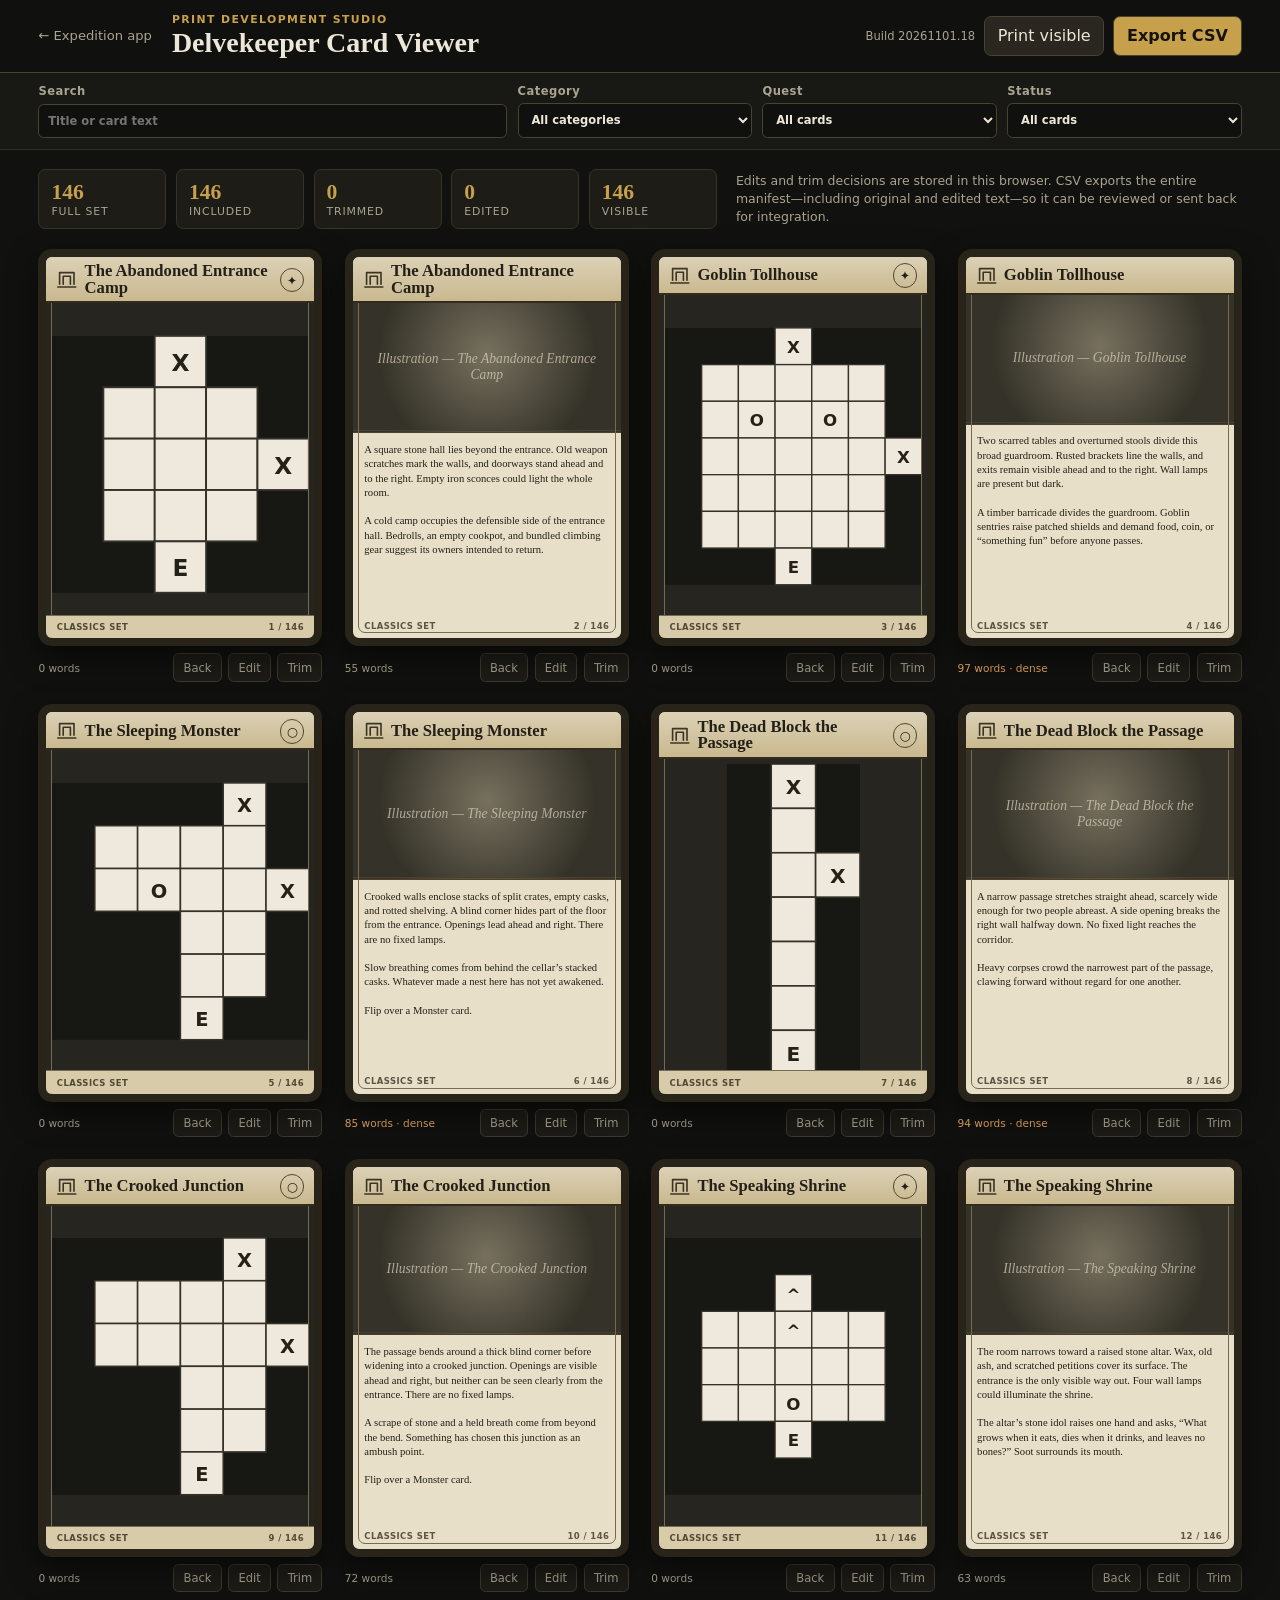
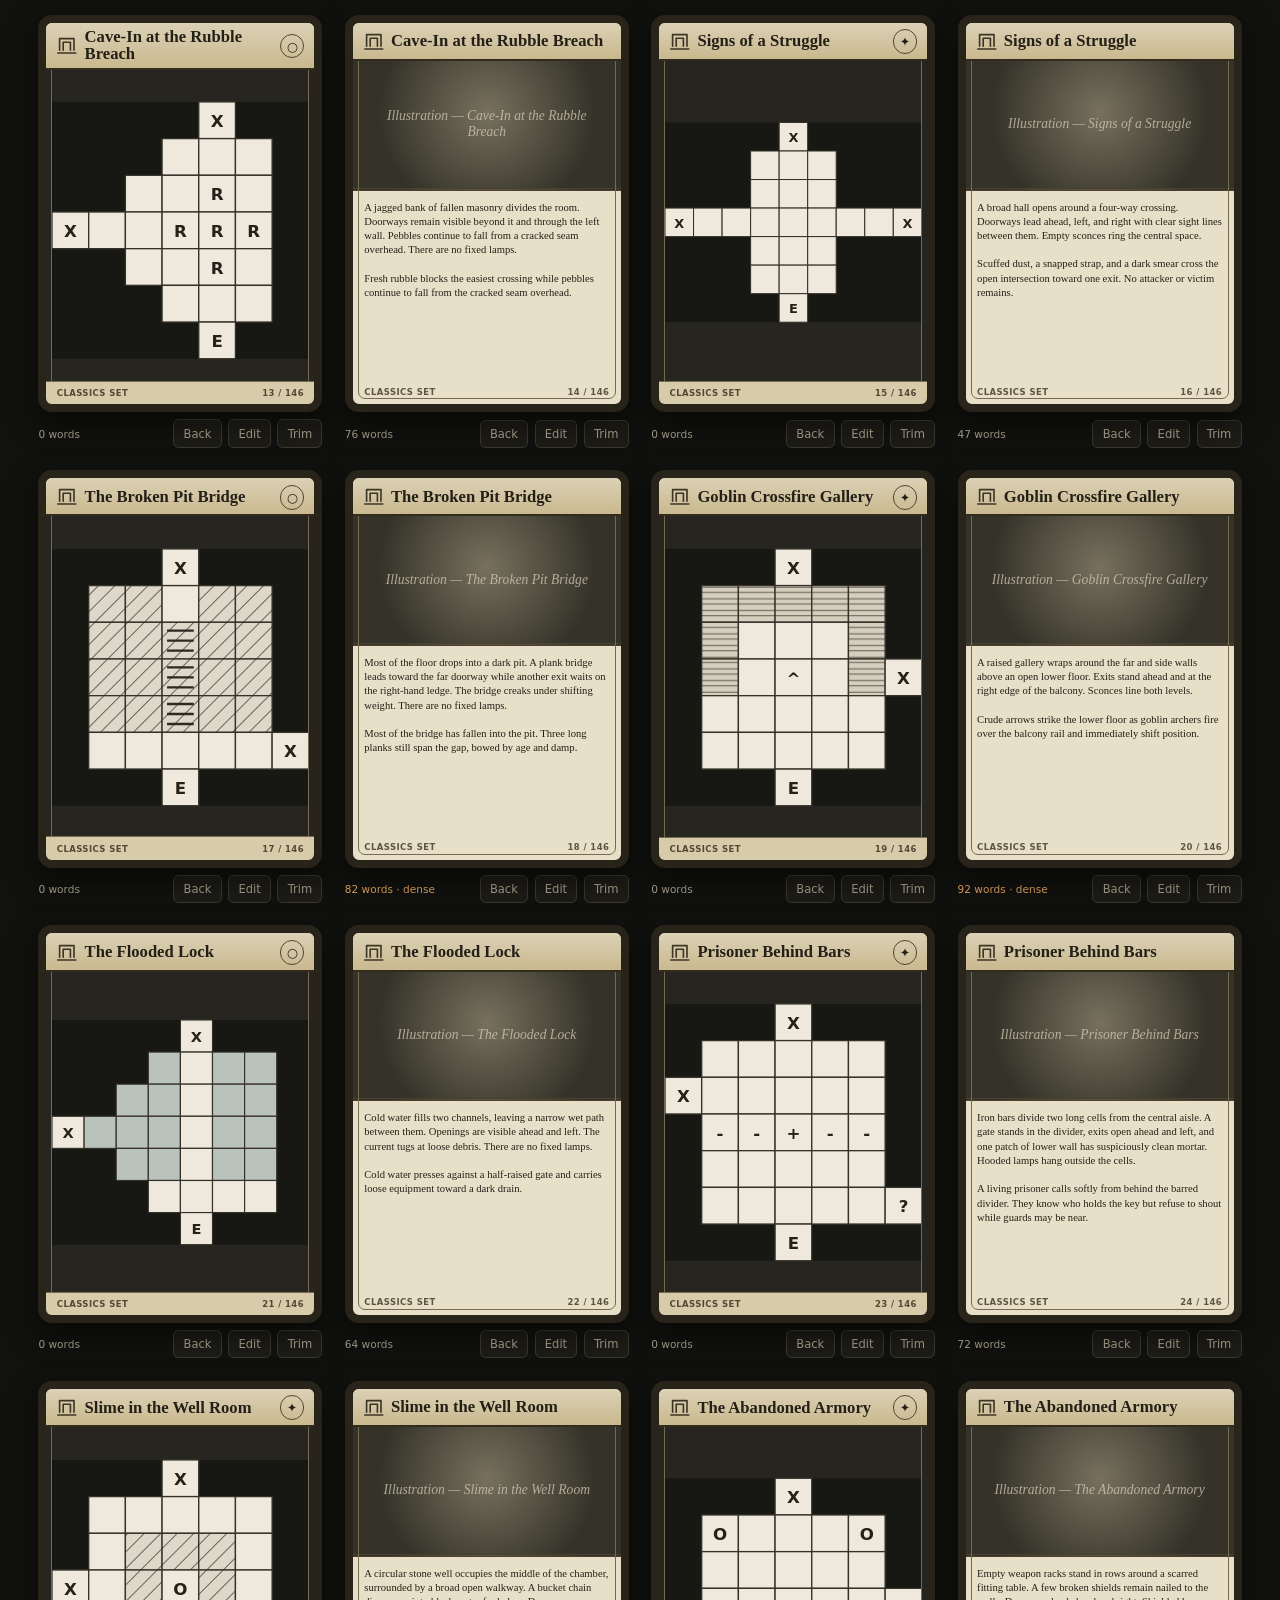
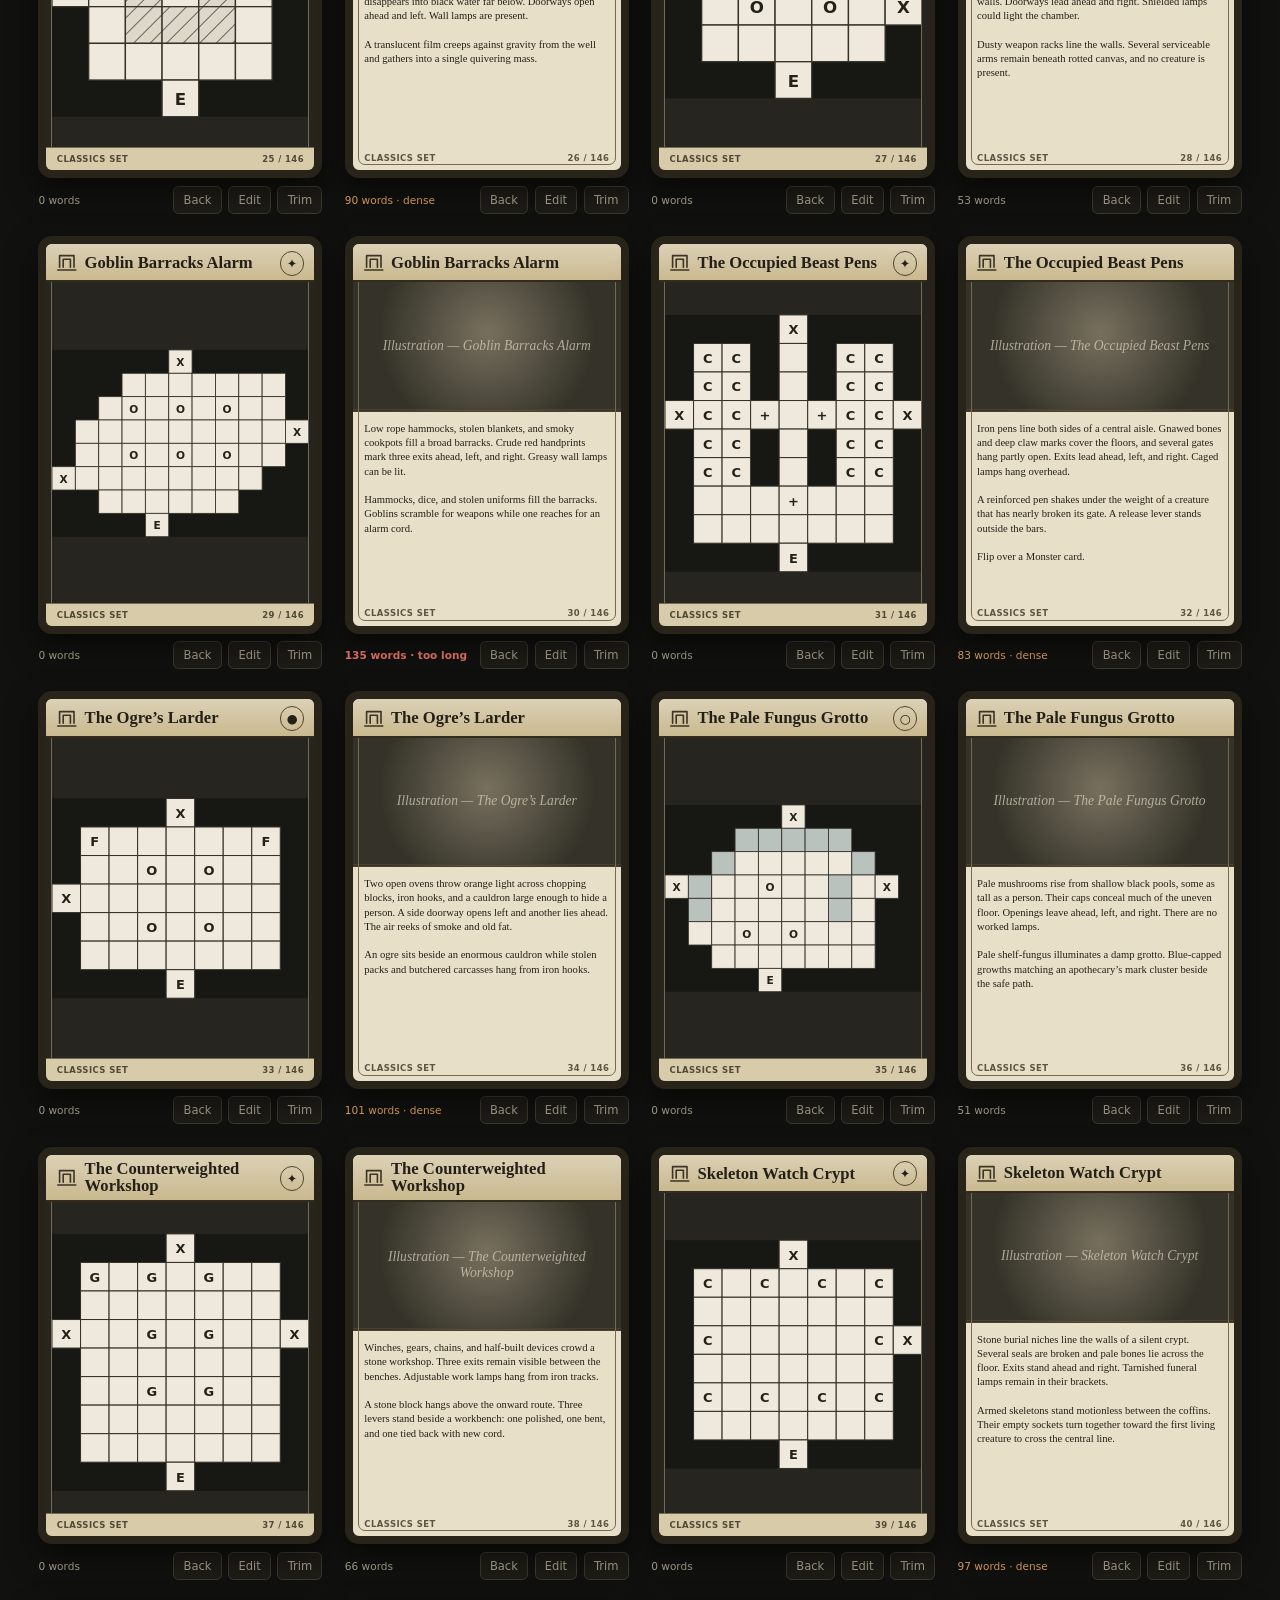
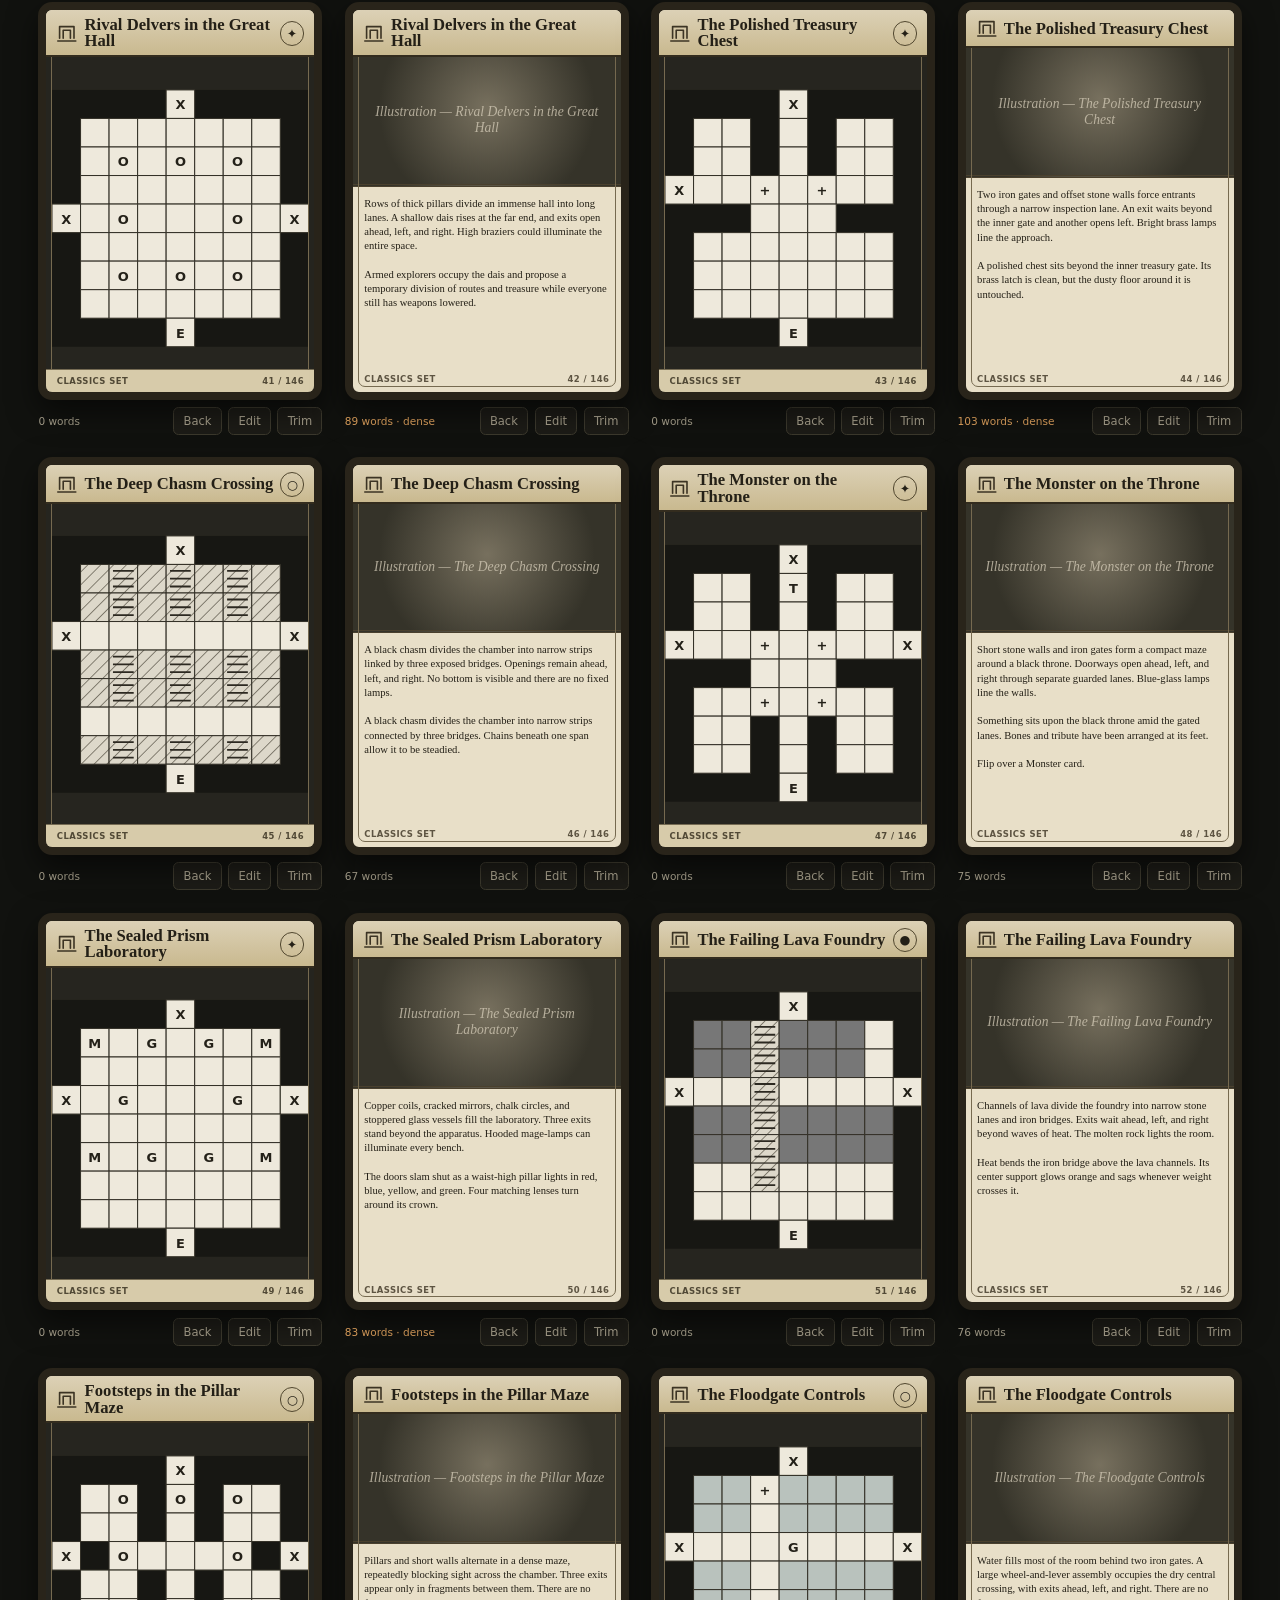
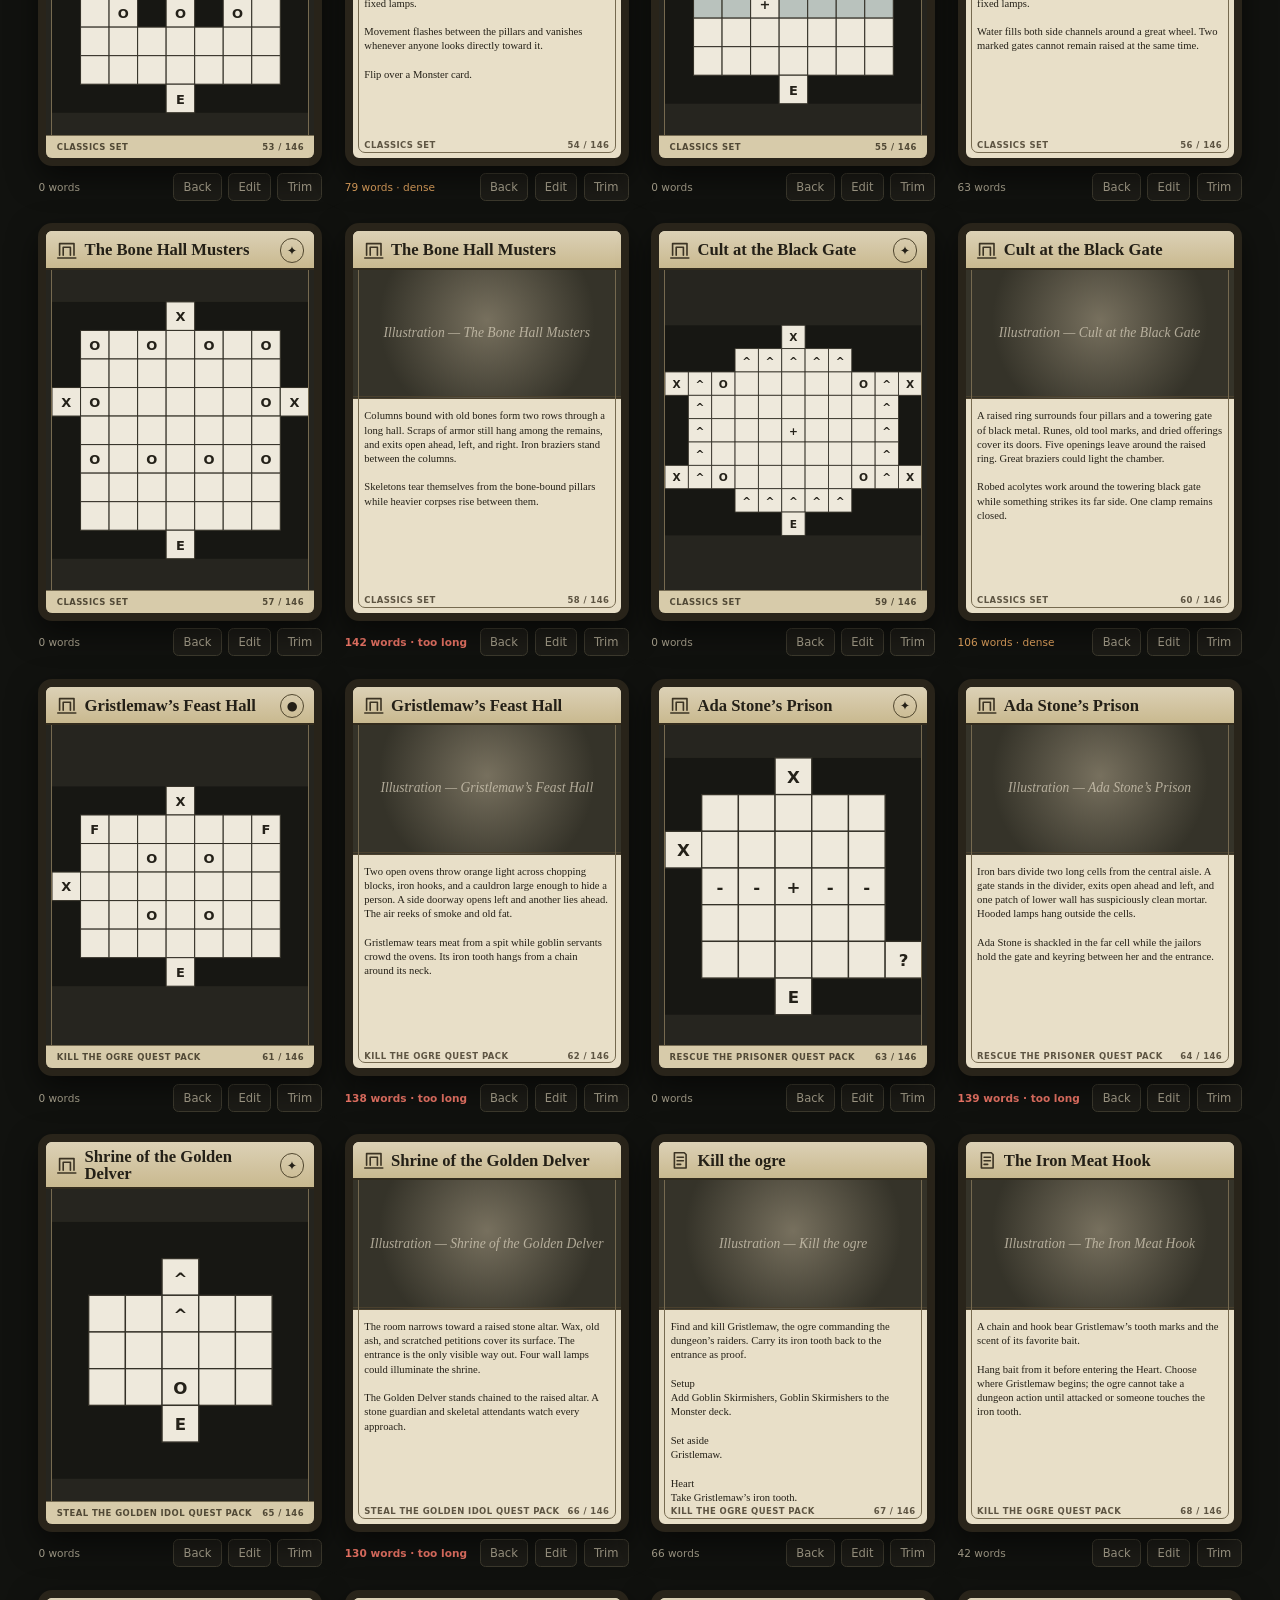
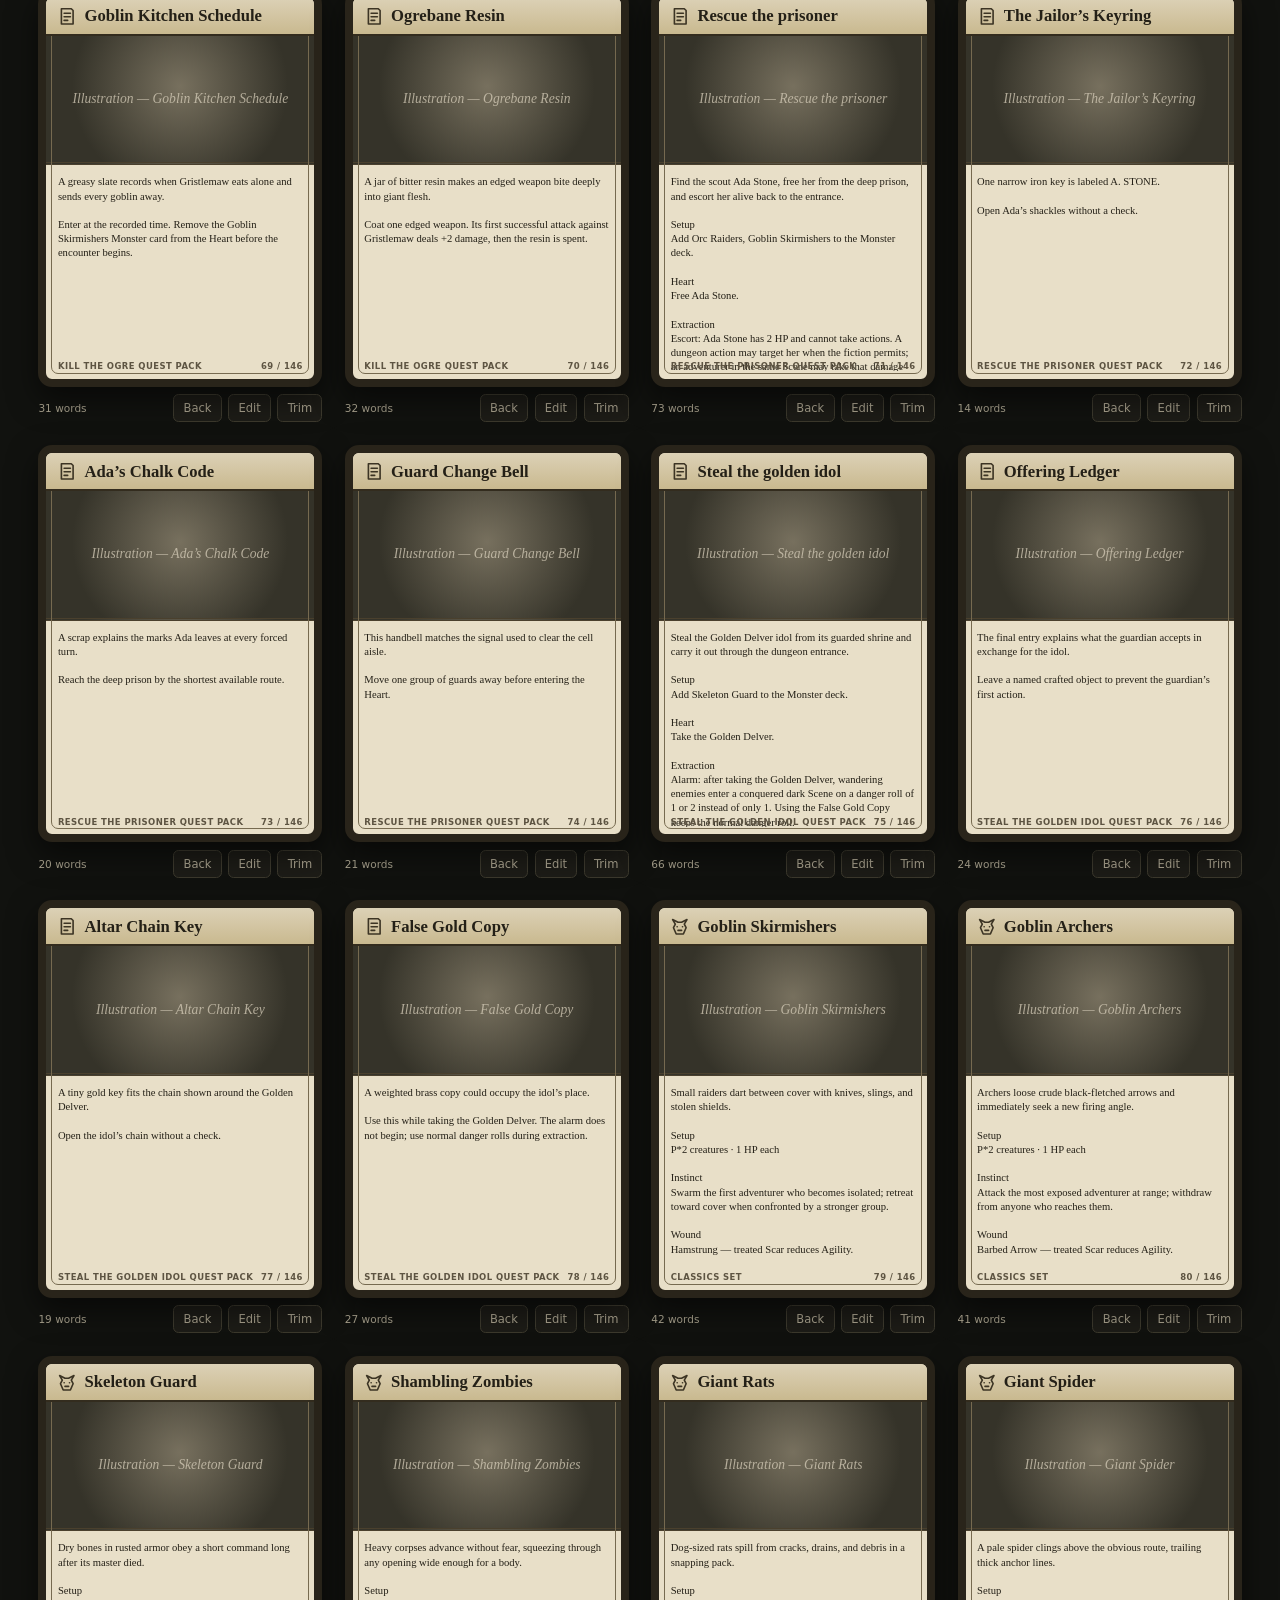
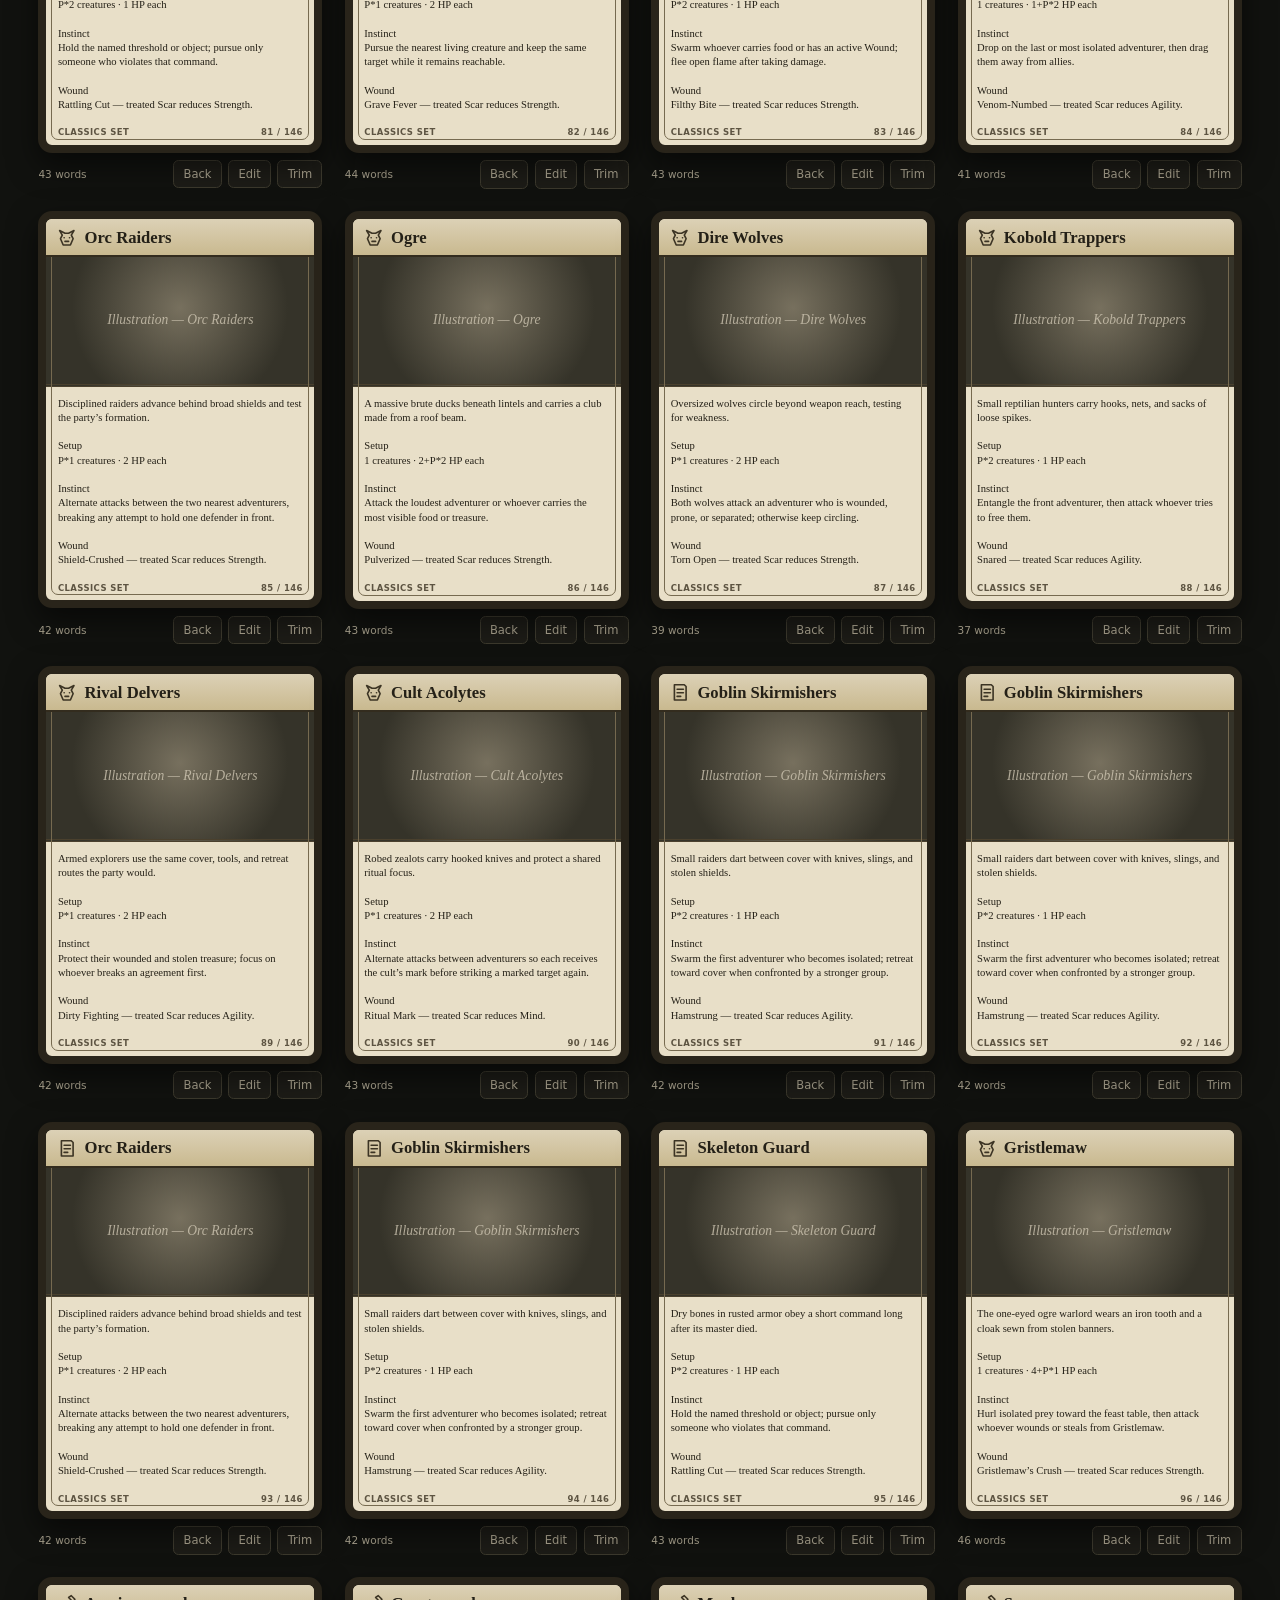
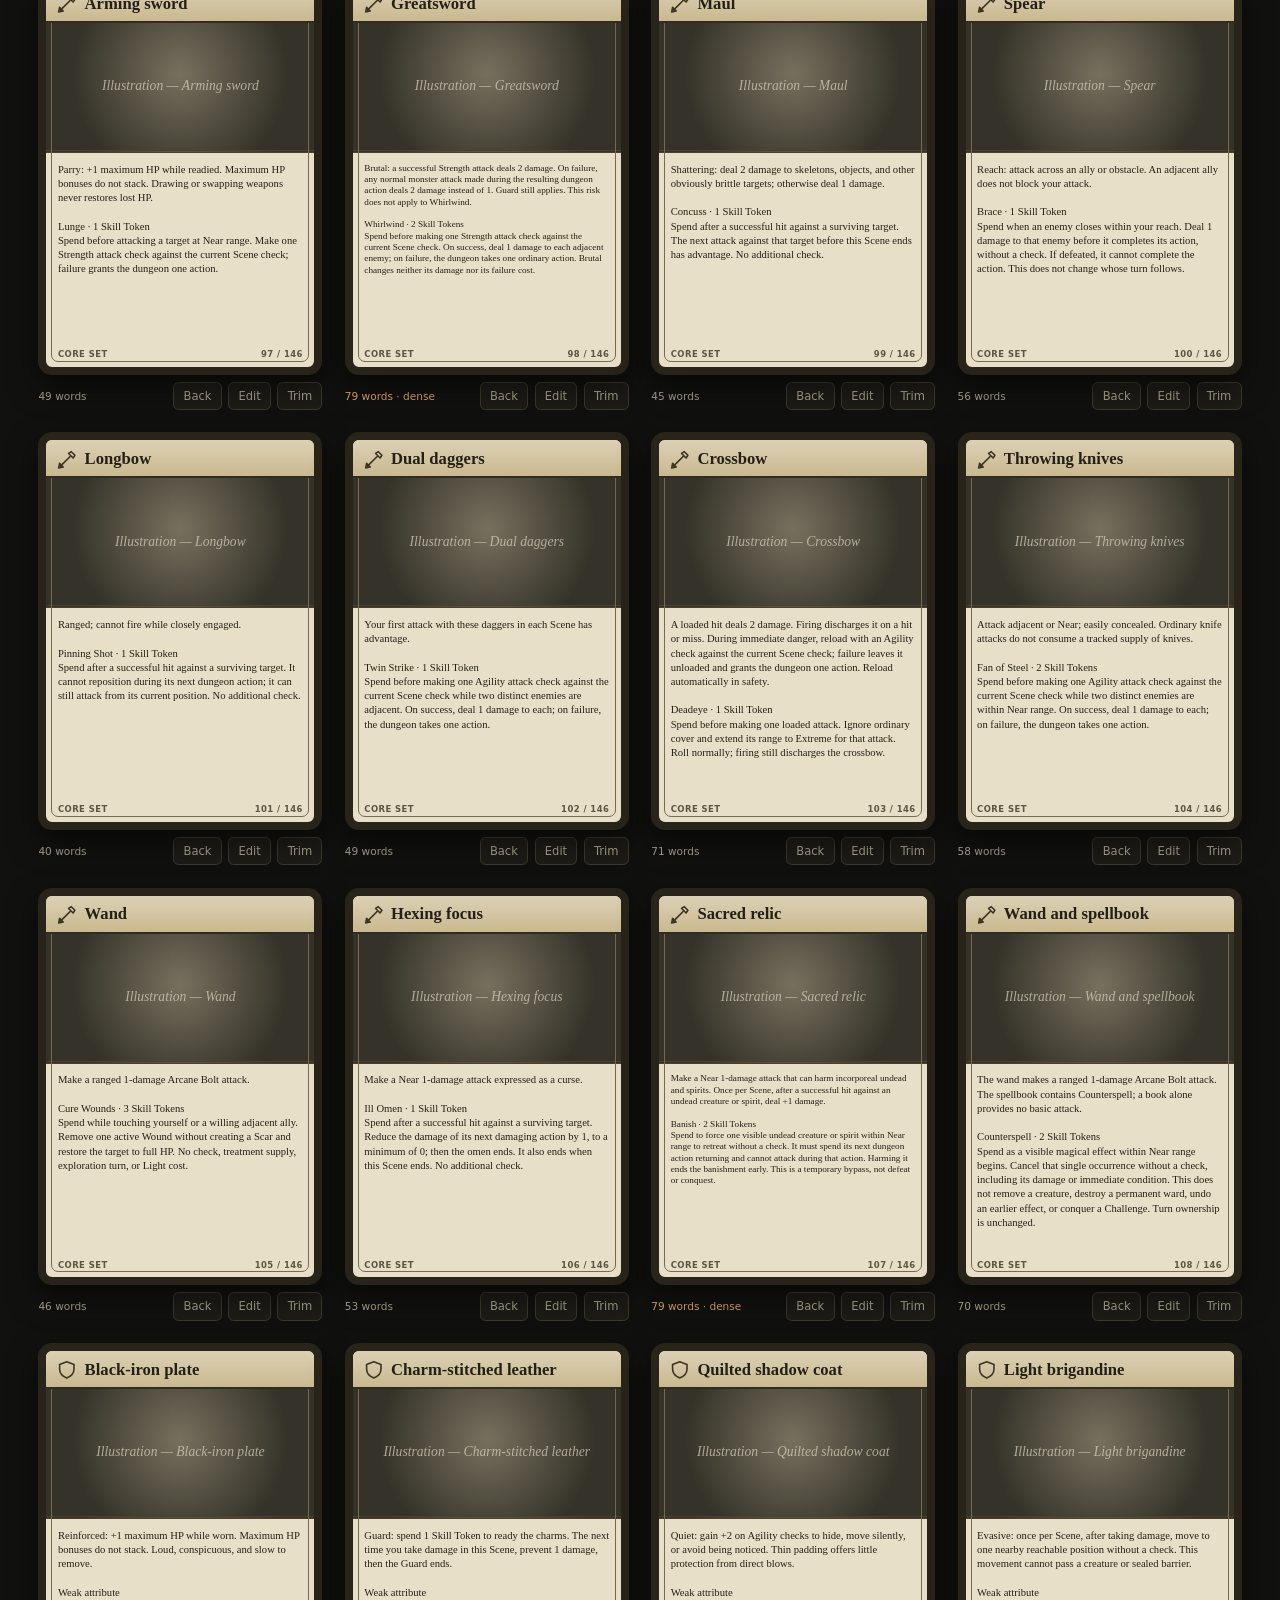
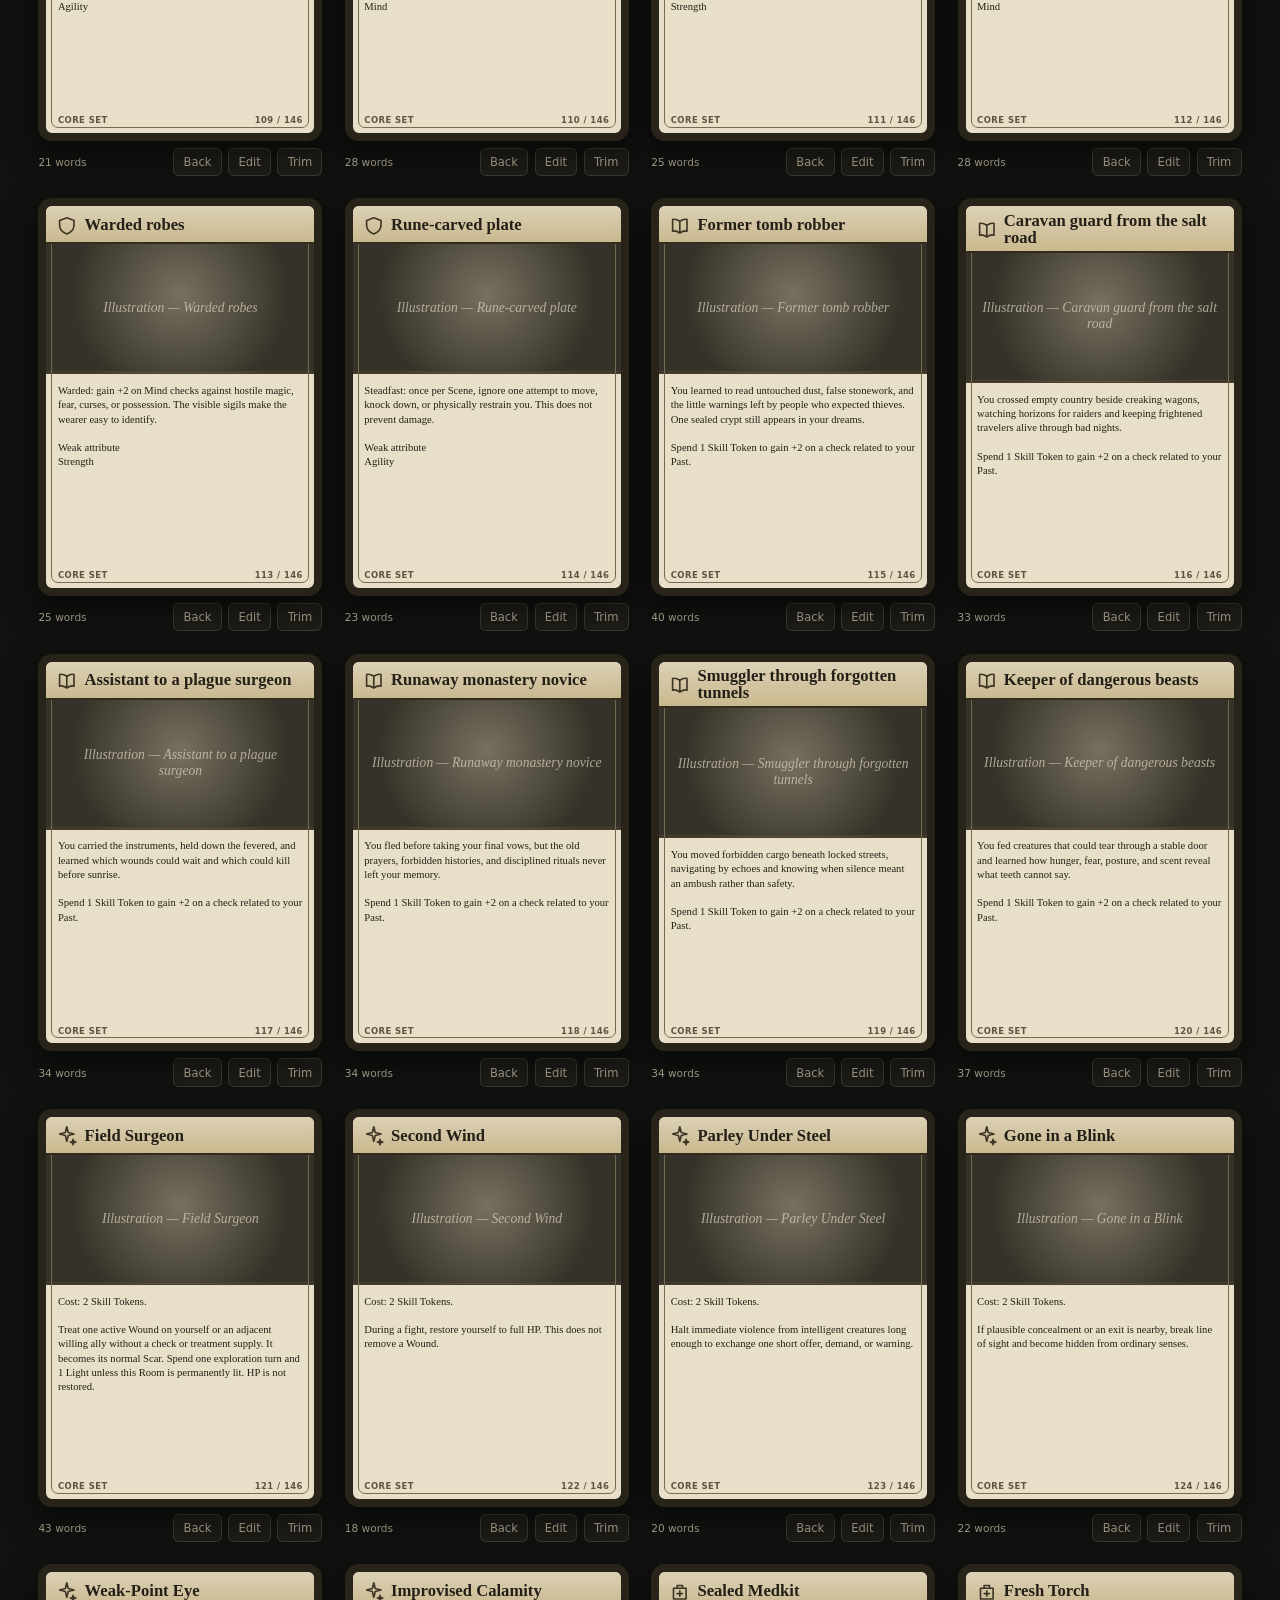
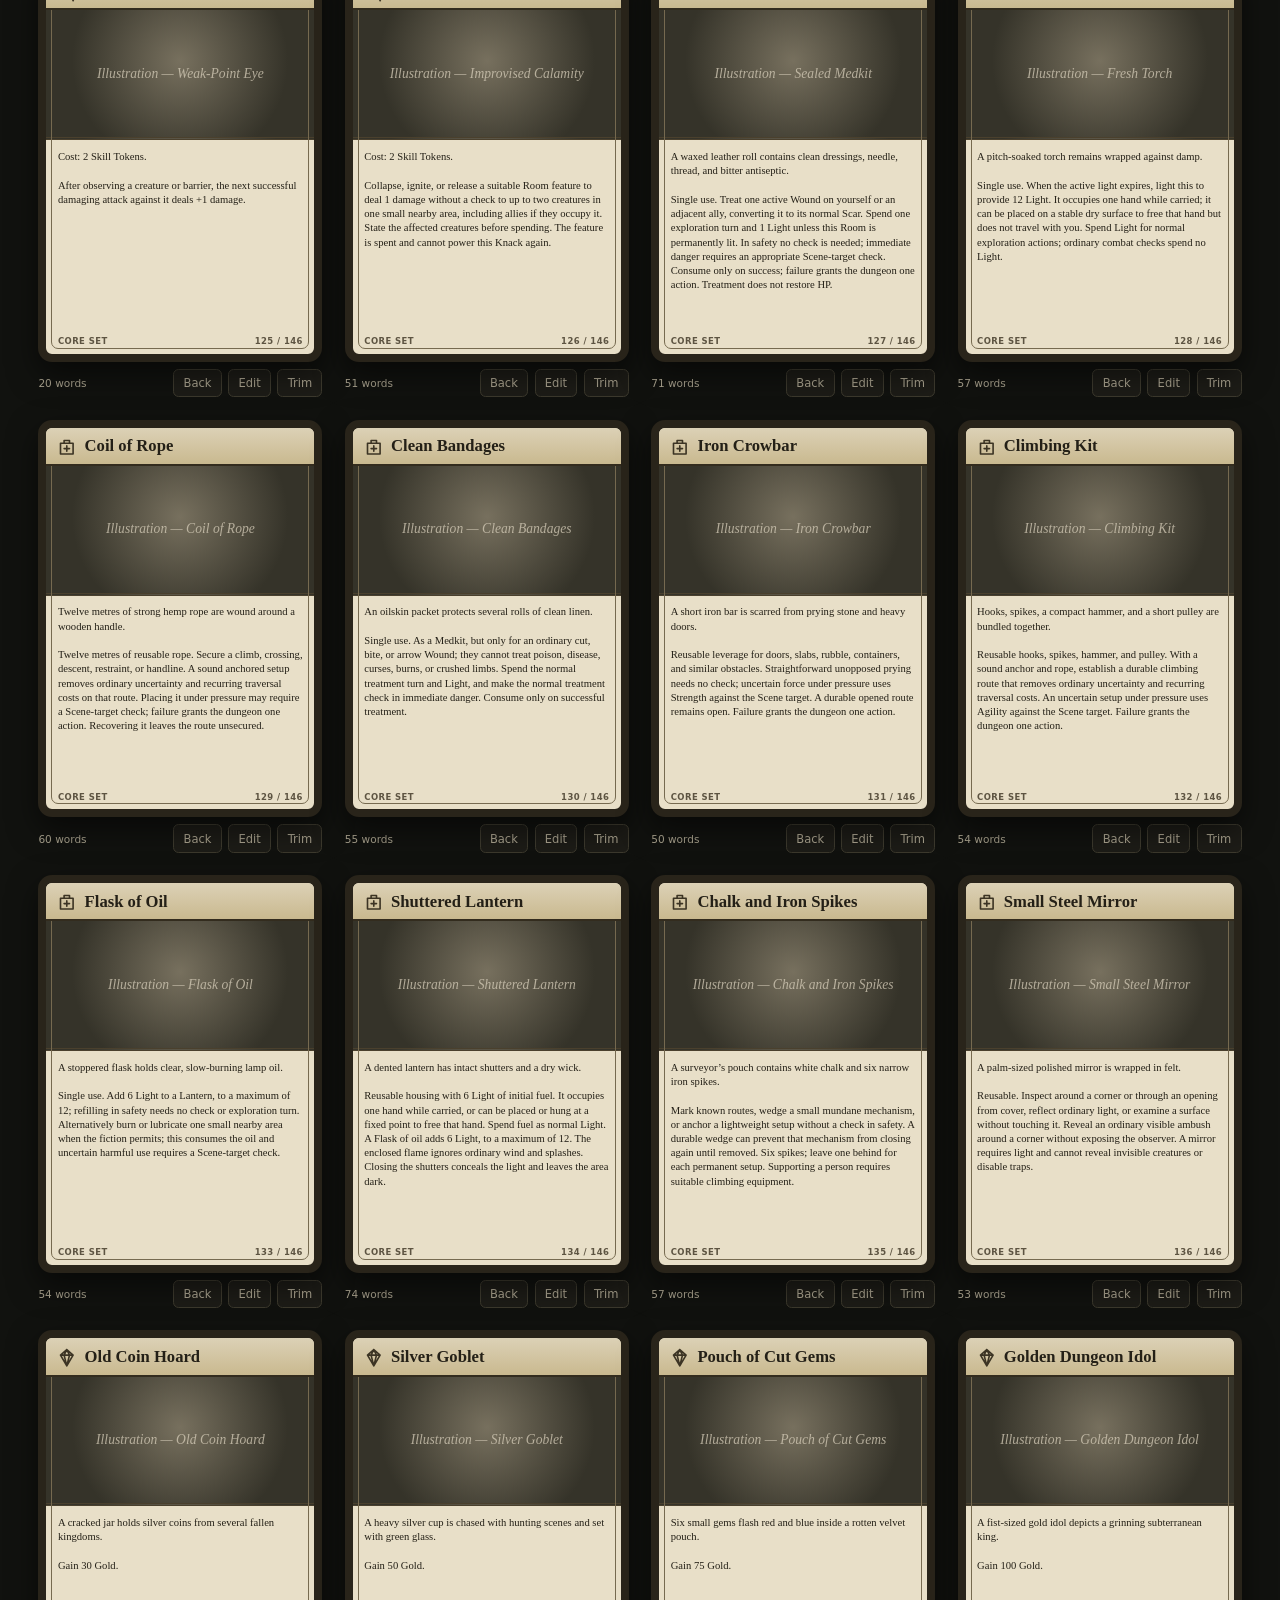
==== commit 4df67f19: "trim knack deck to six cards" ====
--- a/web/card-viewer.html
+++ b/web/card-viewer.html
@@ -8,7 +8,7 @@
   <meta http-equiv="Pragma" content="no-cache">
   <meta http-equiv="Expires" content="0">
   <title>Delvekeeper Card Viewer</title>
-  <link rel="stylesheet" href="card-viewer.css?build=20261101.17">
+  <link rel="stylesheet" href="card-viewer.css?build=20261101.18">
 </head>
 <body>
   <header class="studio-header">
@@ -20,7 +20,7 @@
       </div>
     </div>
     <div class="header-actions">
-      <span class="build-badge">Build 20261101.17</span>
+      <span class="build-badge">Build 20261101.18</span>
       <button type="button" class="button" id="print-button">Print visible</button>
       <button type="button" class="button primary" id="export-button">Export CSV</button>
     </div>
@@ -70,7 +70,7 @@
   </div>
 
   <div id="toast" class="toast" role="status" aria-live="polite"></div>
-  <script src="data.js?build=20261101.17"></script>
-  <script src="card-viewer.js?build=20261101.17"></script>
+  <script src="data.js?build=20261101.18"></script>
+  <script src="card-viewer.js?build=20261101.18"></script>
 </body>
 </html>
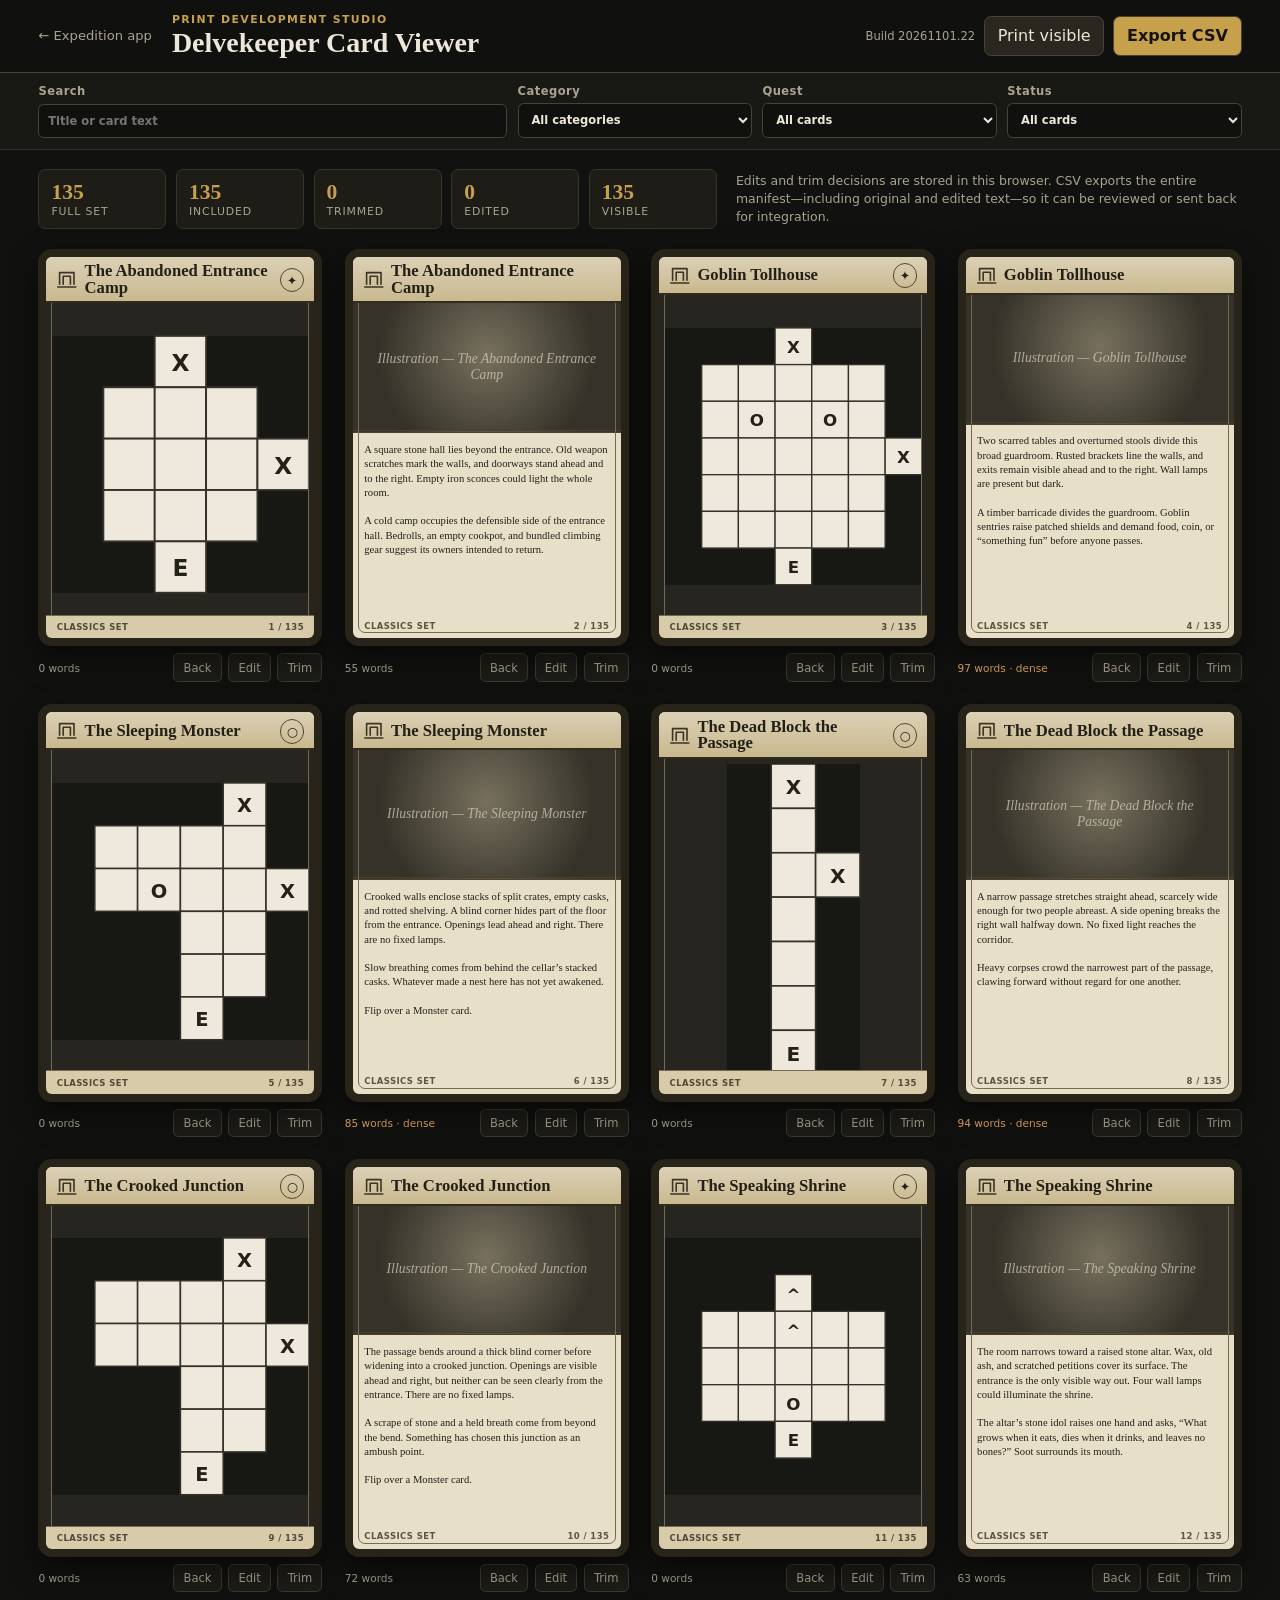
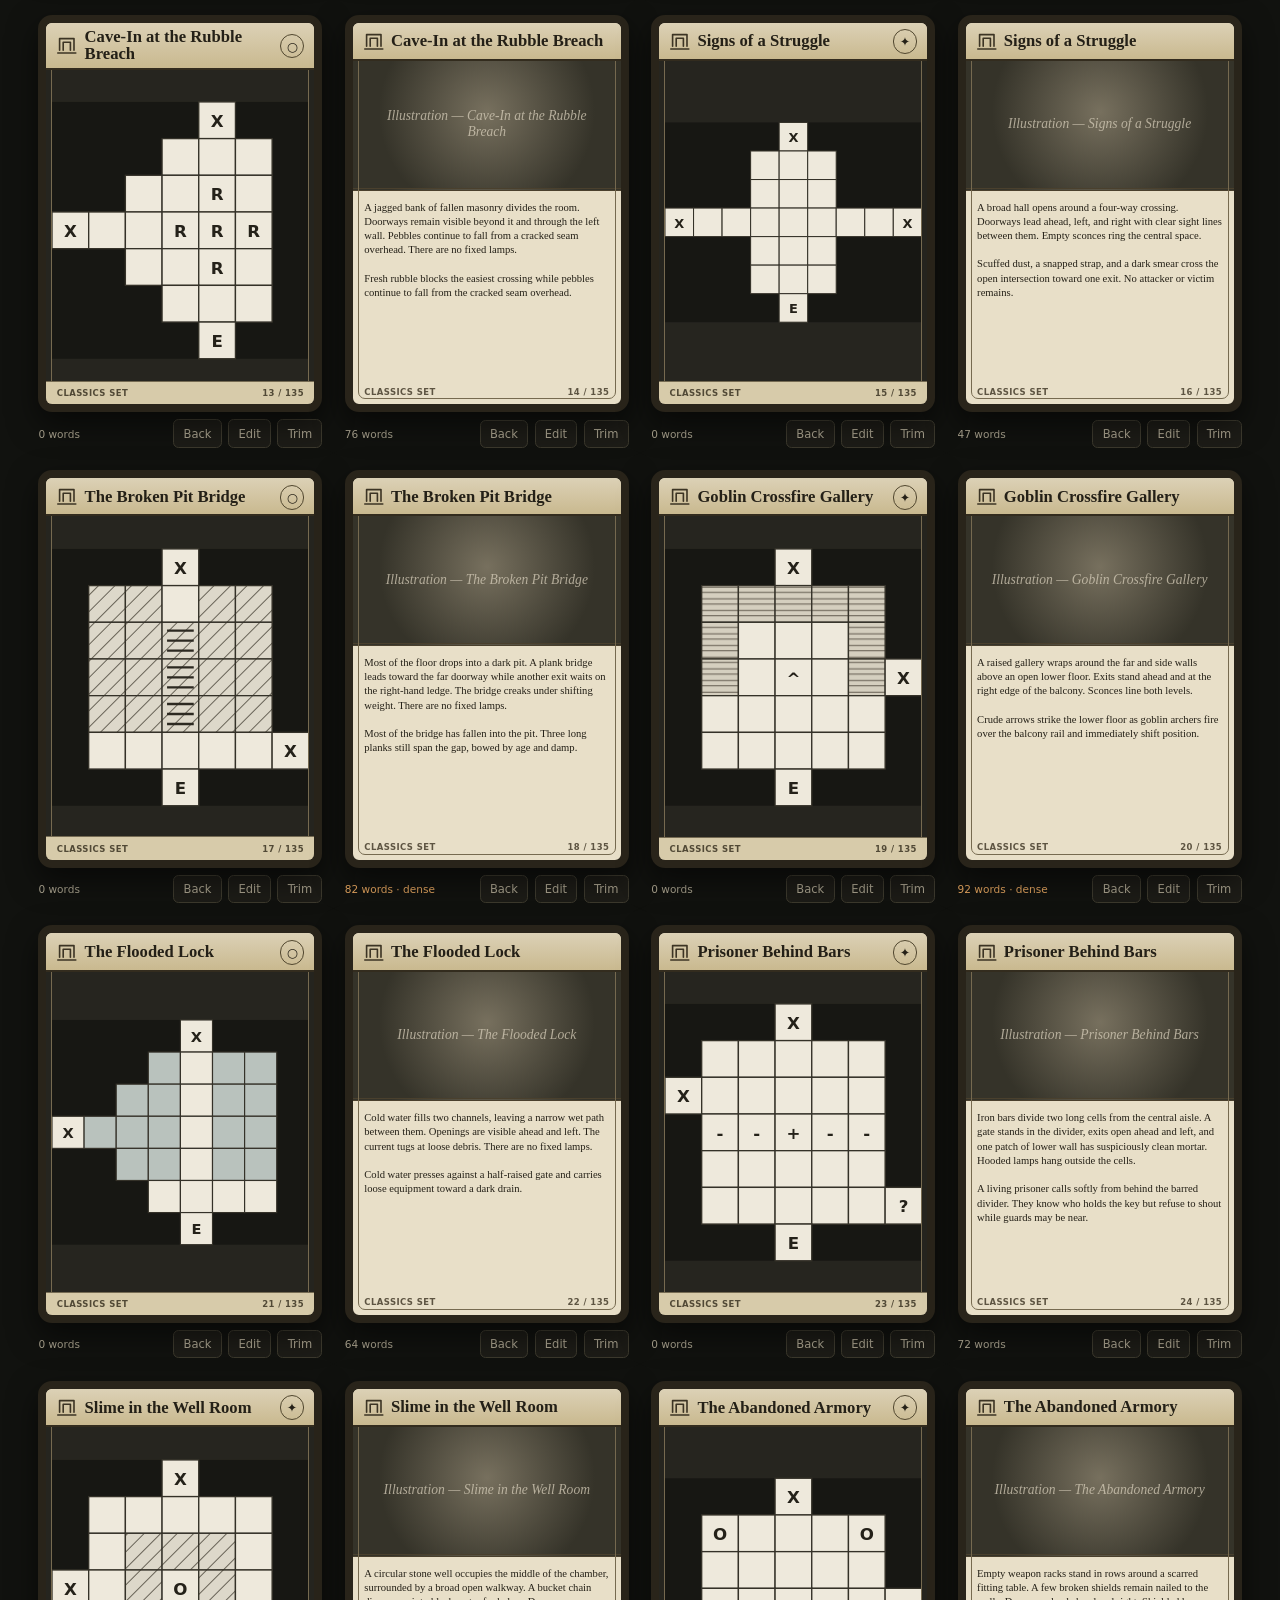
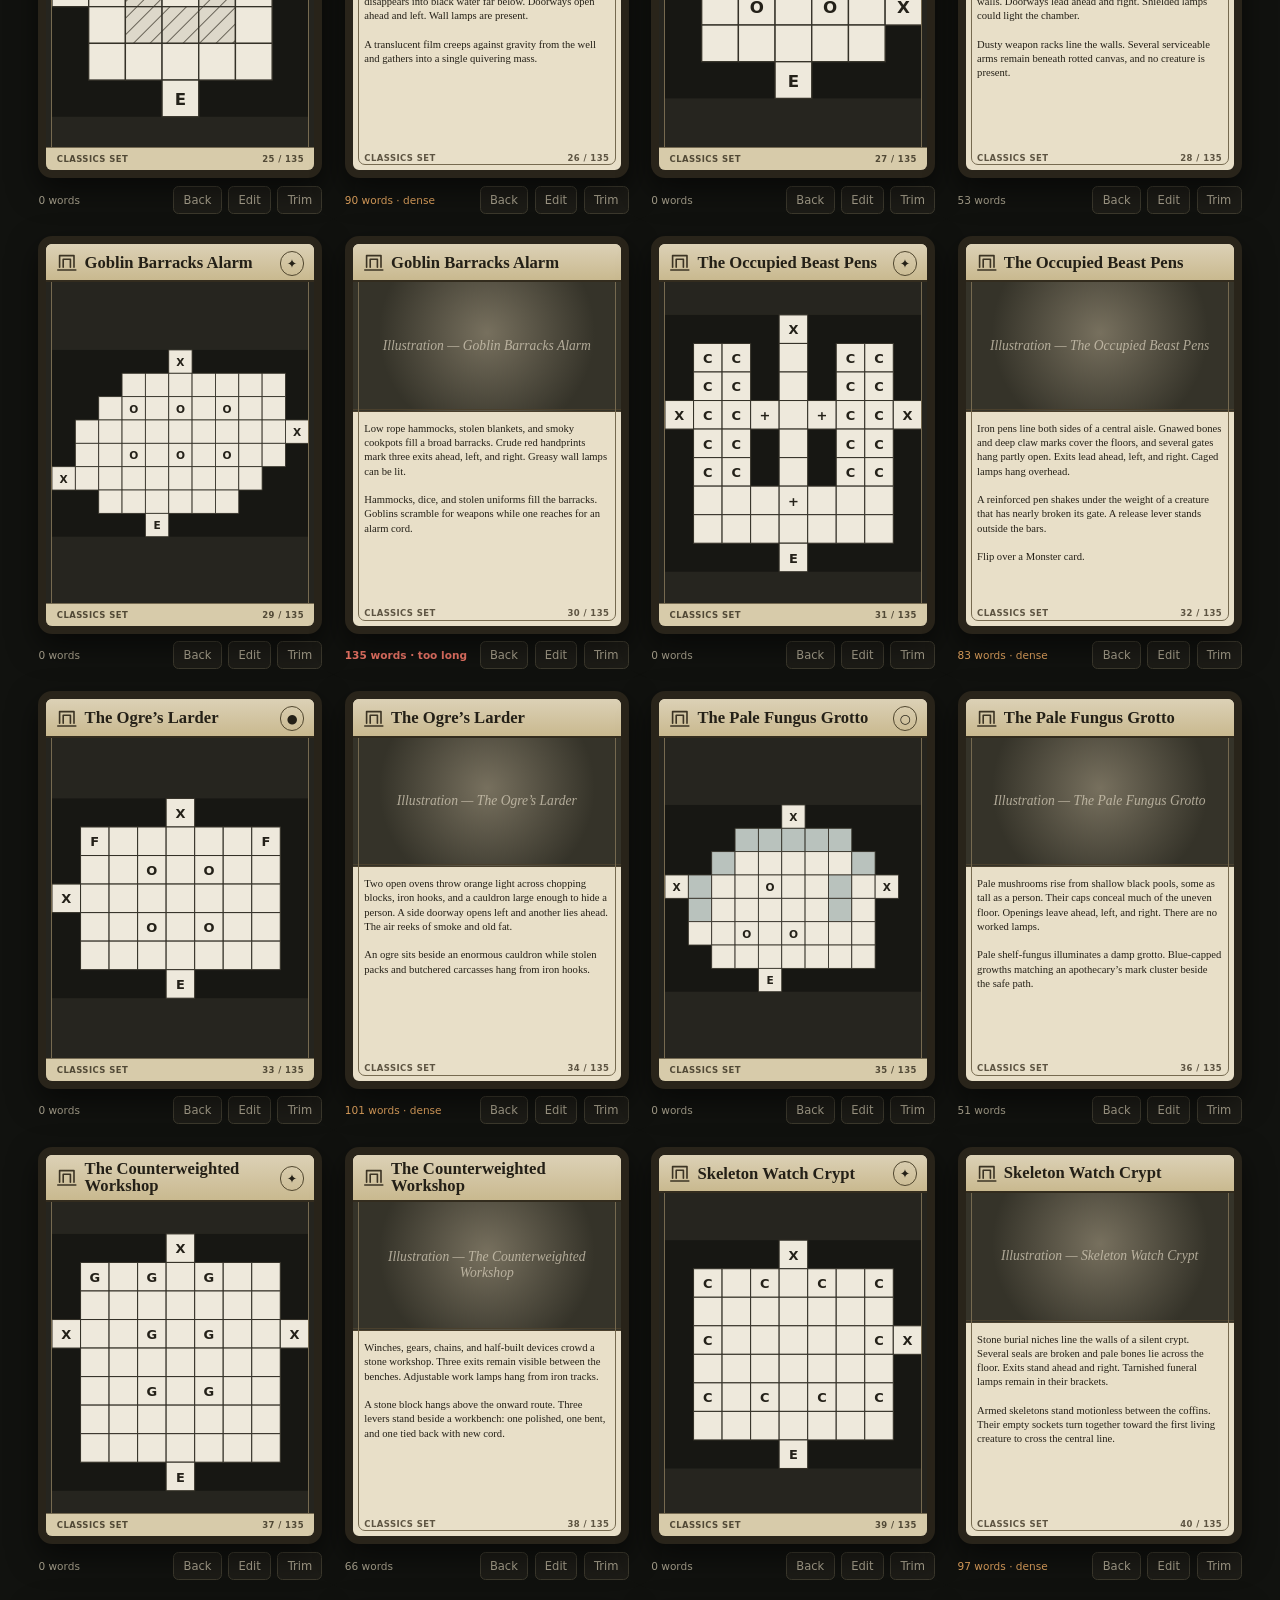
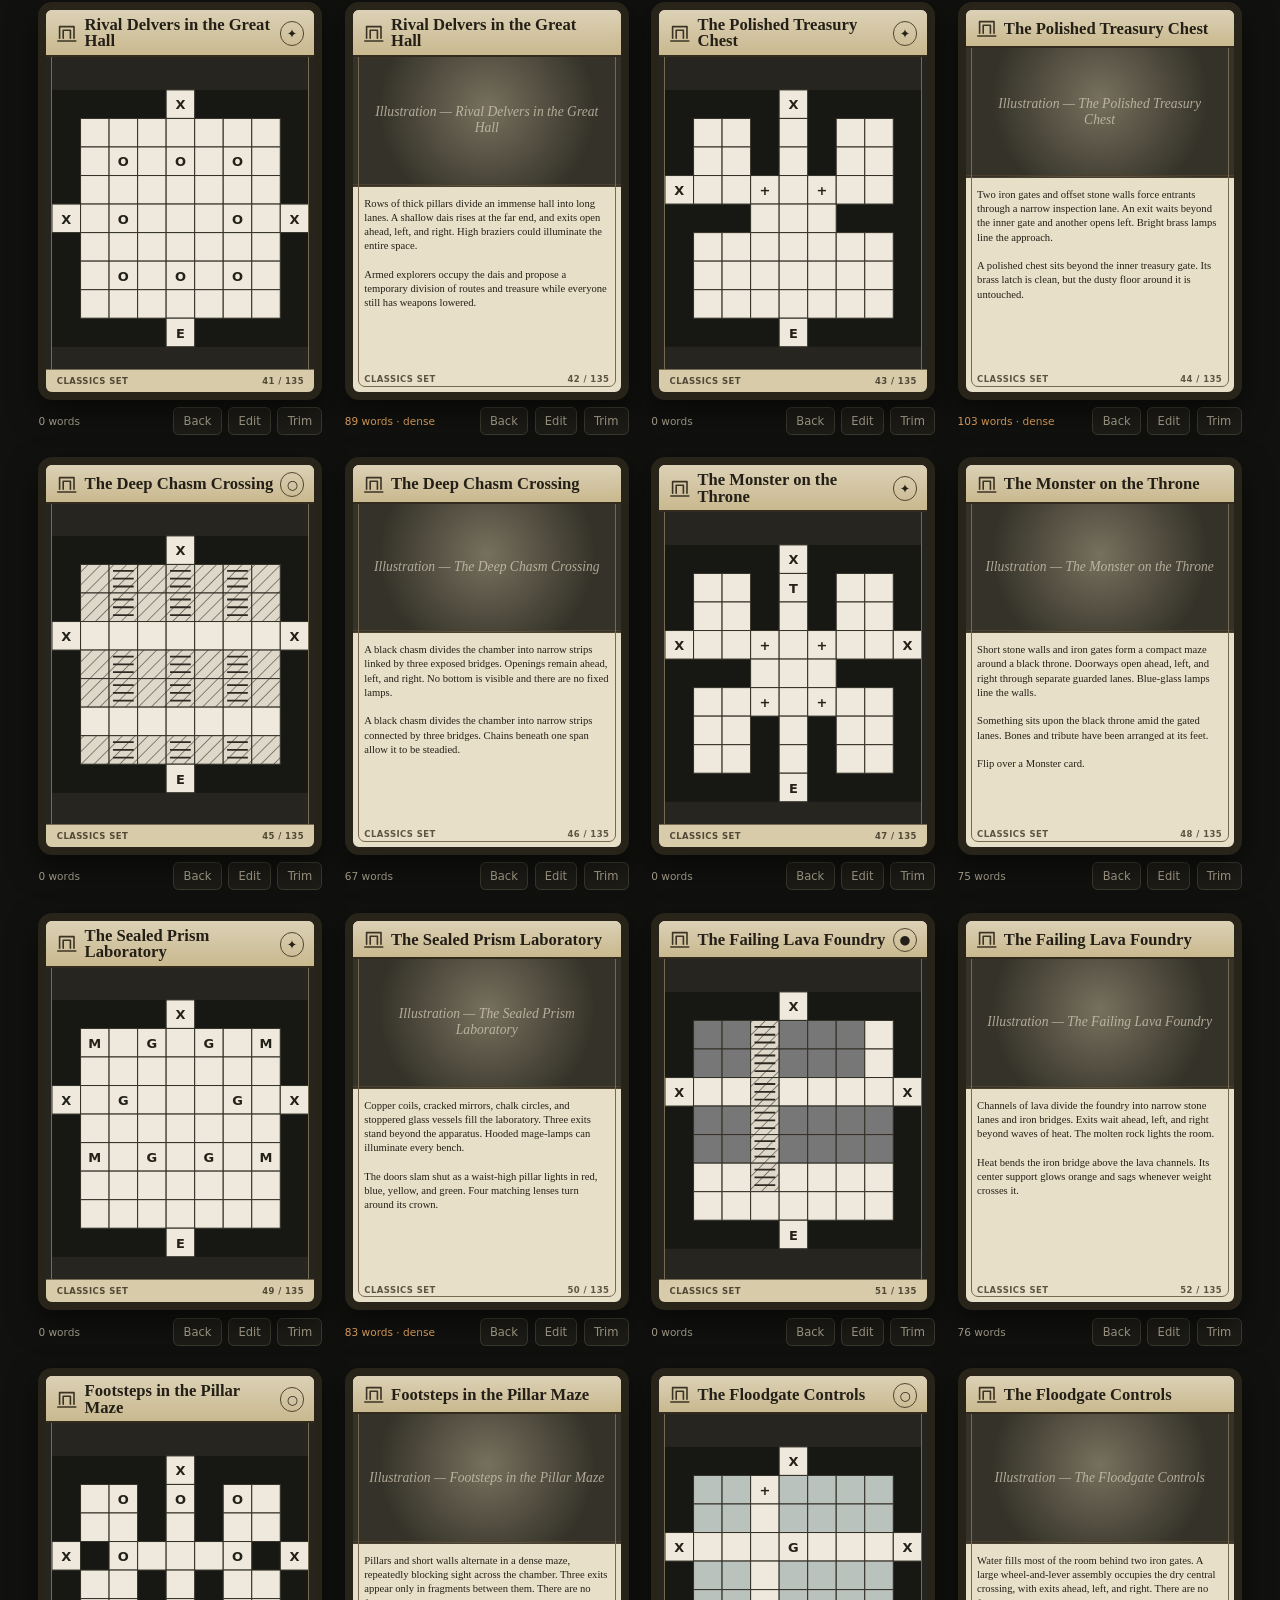
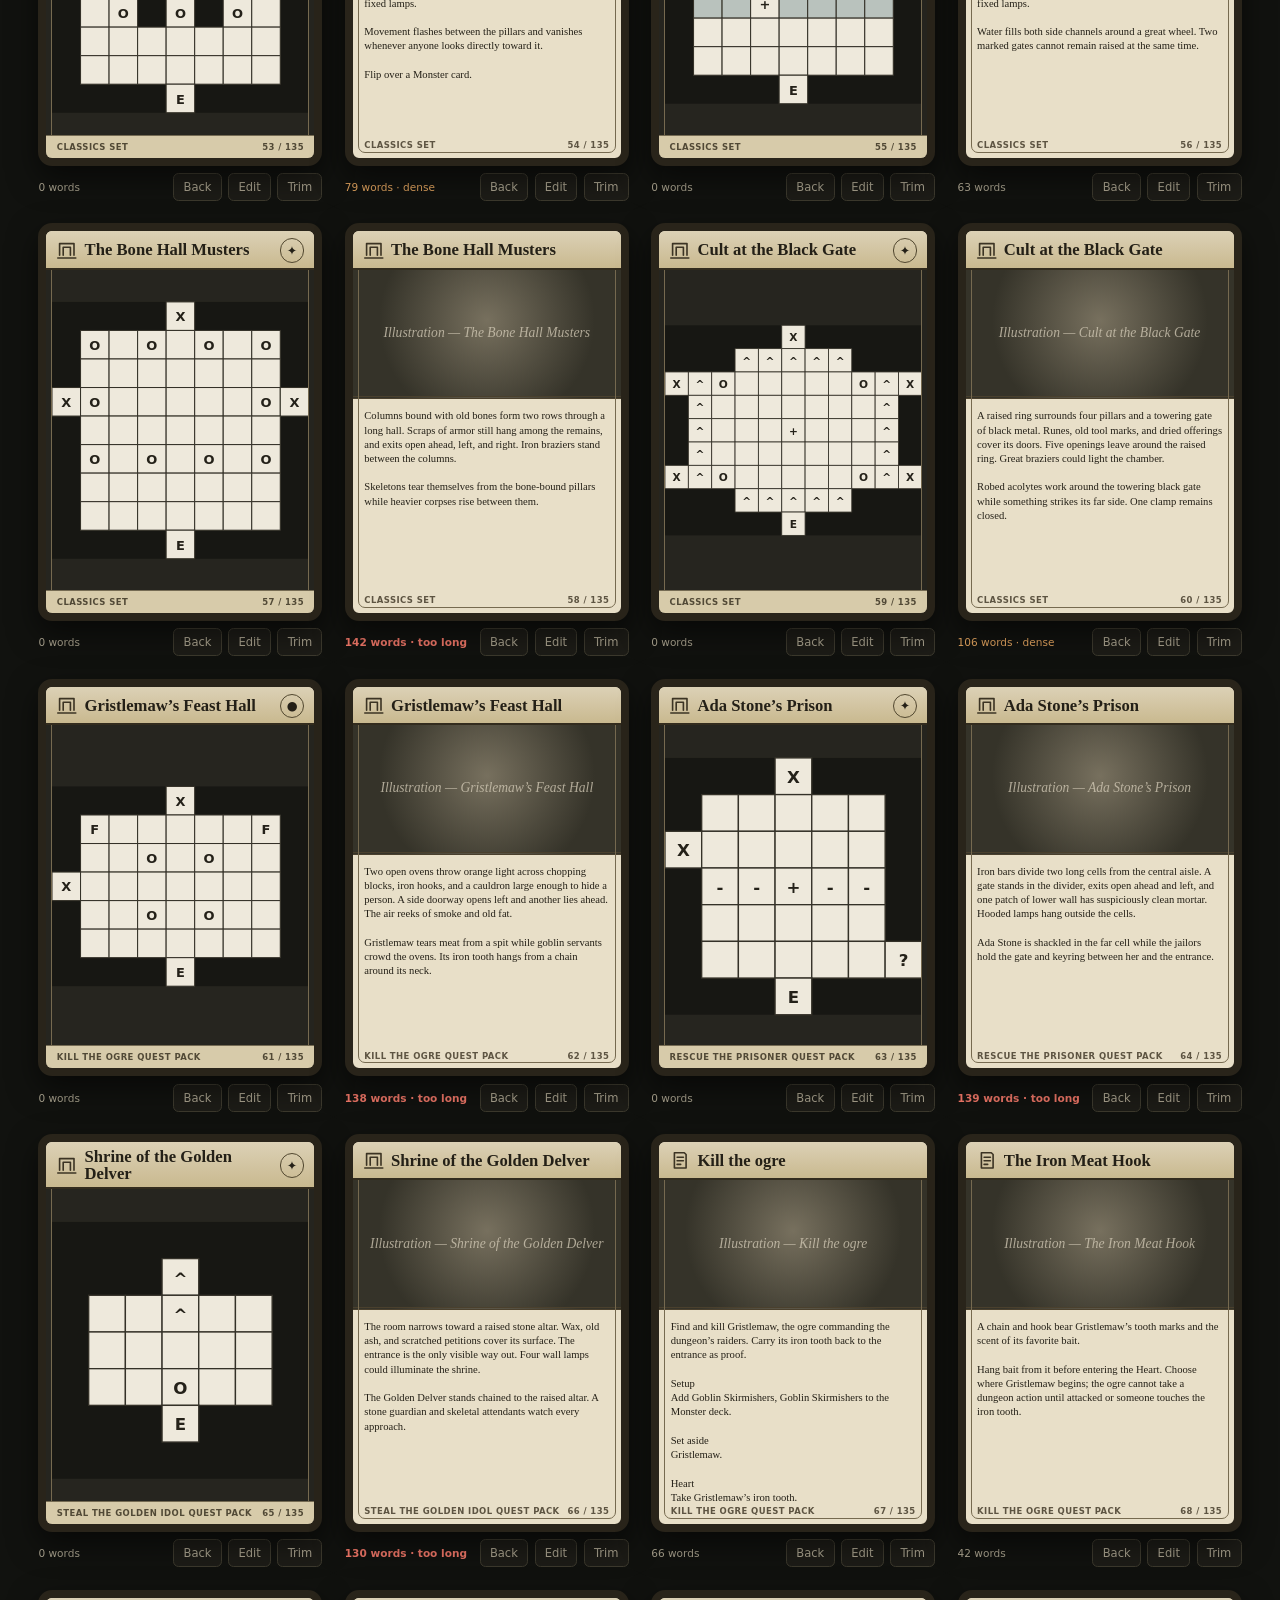
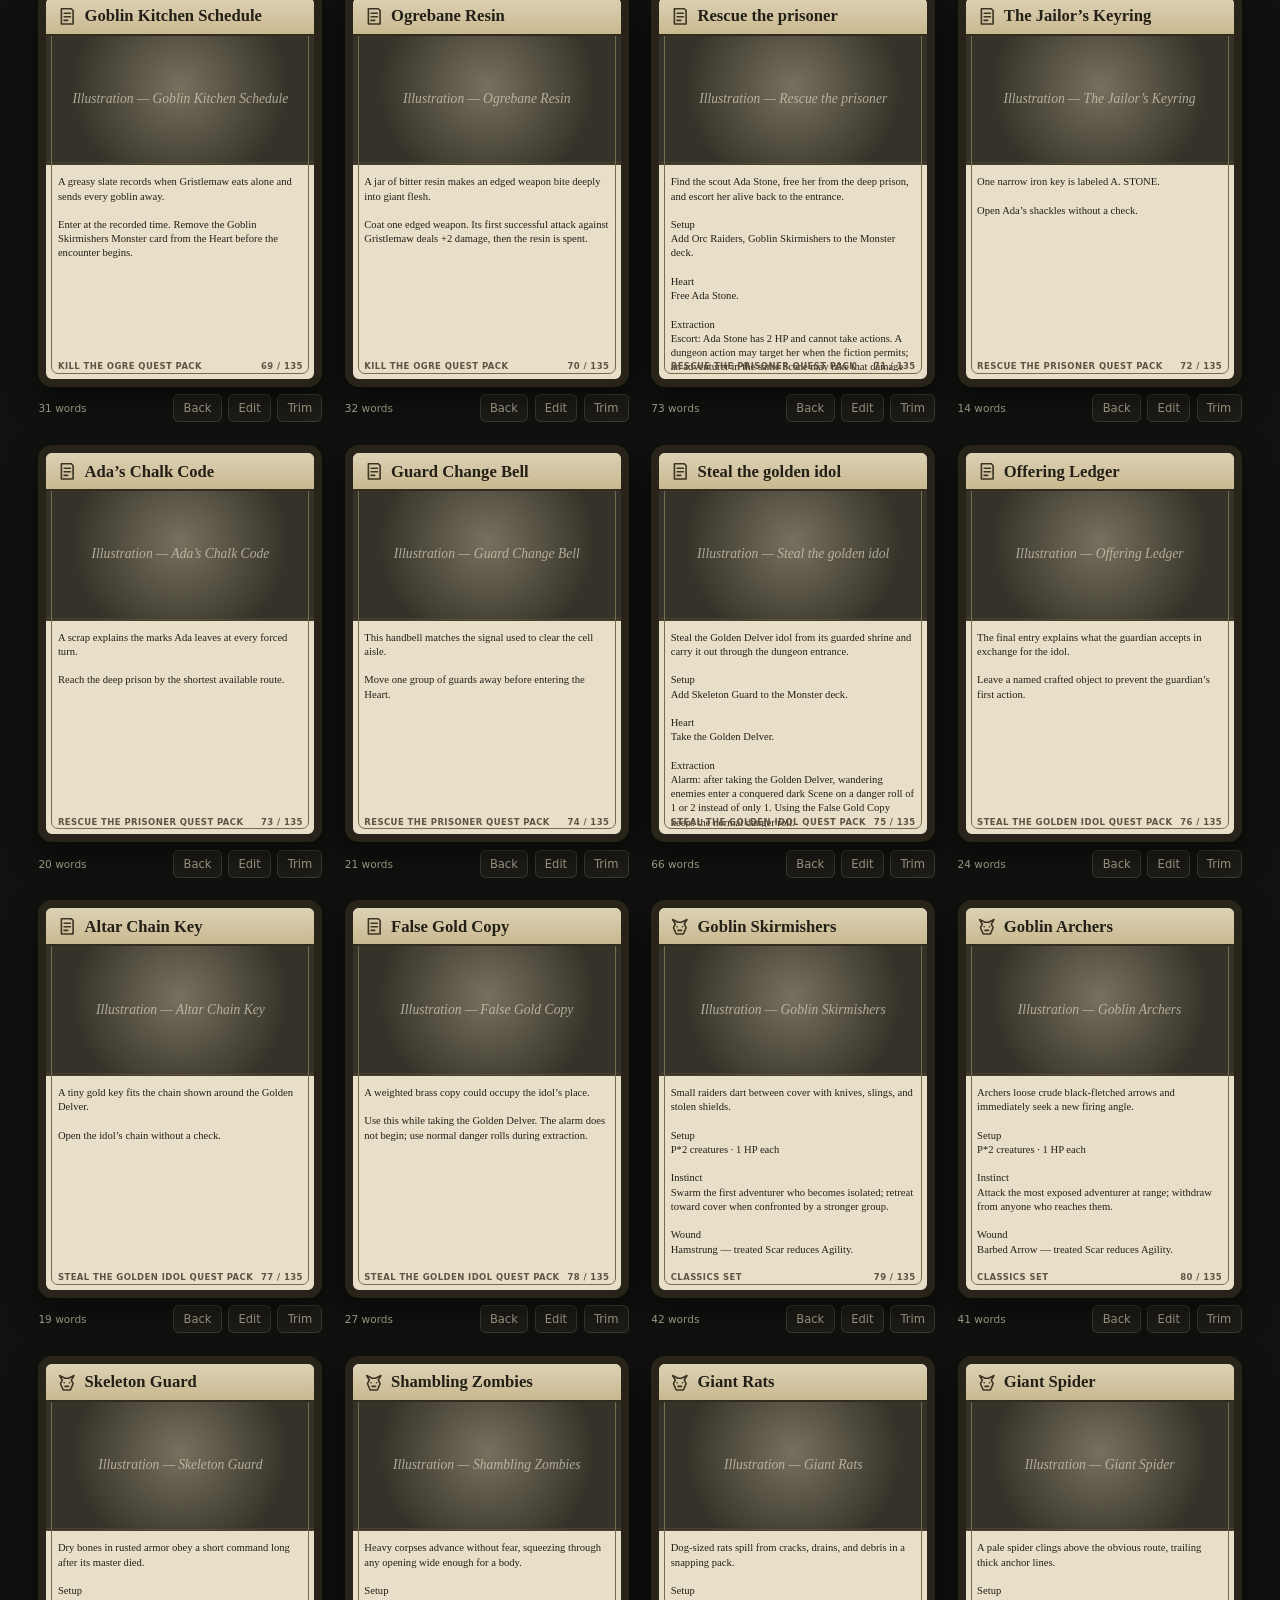
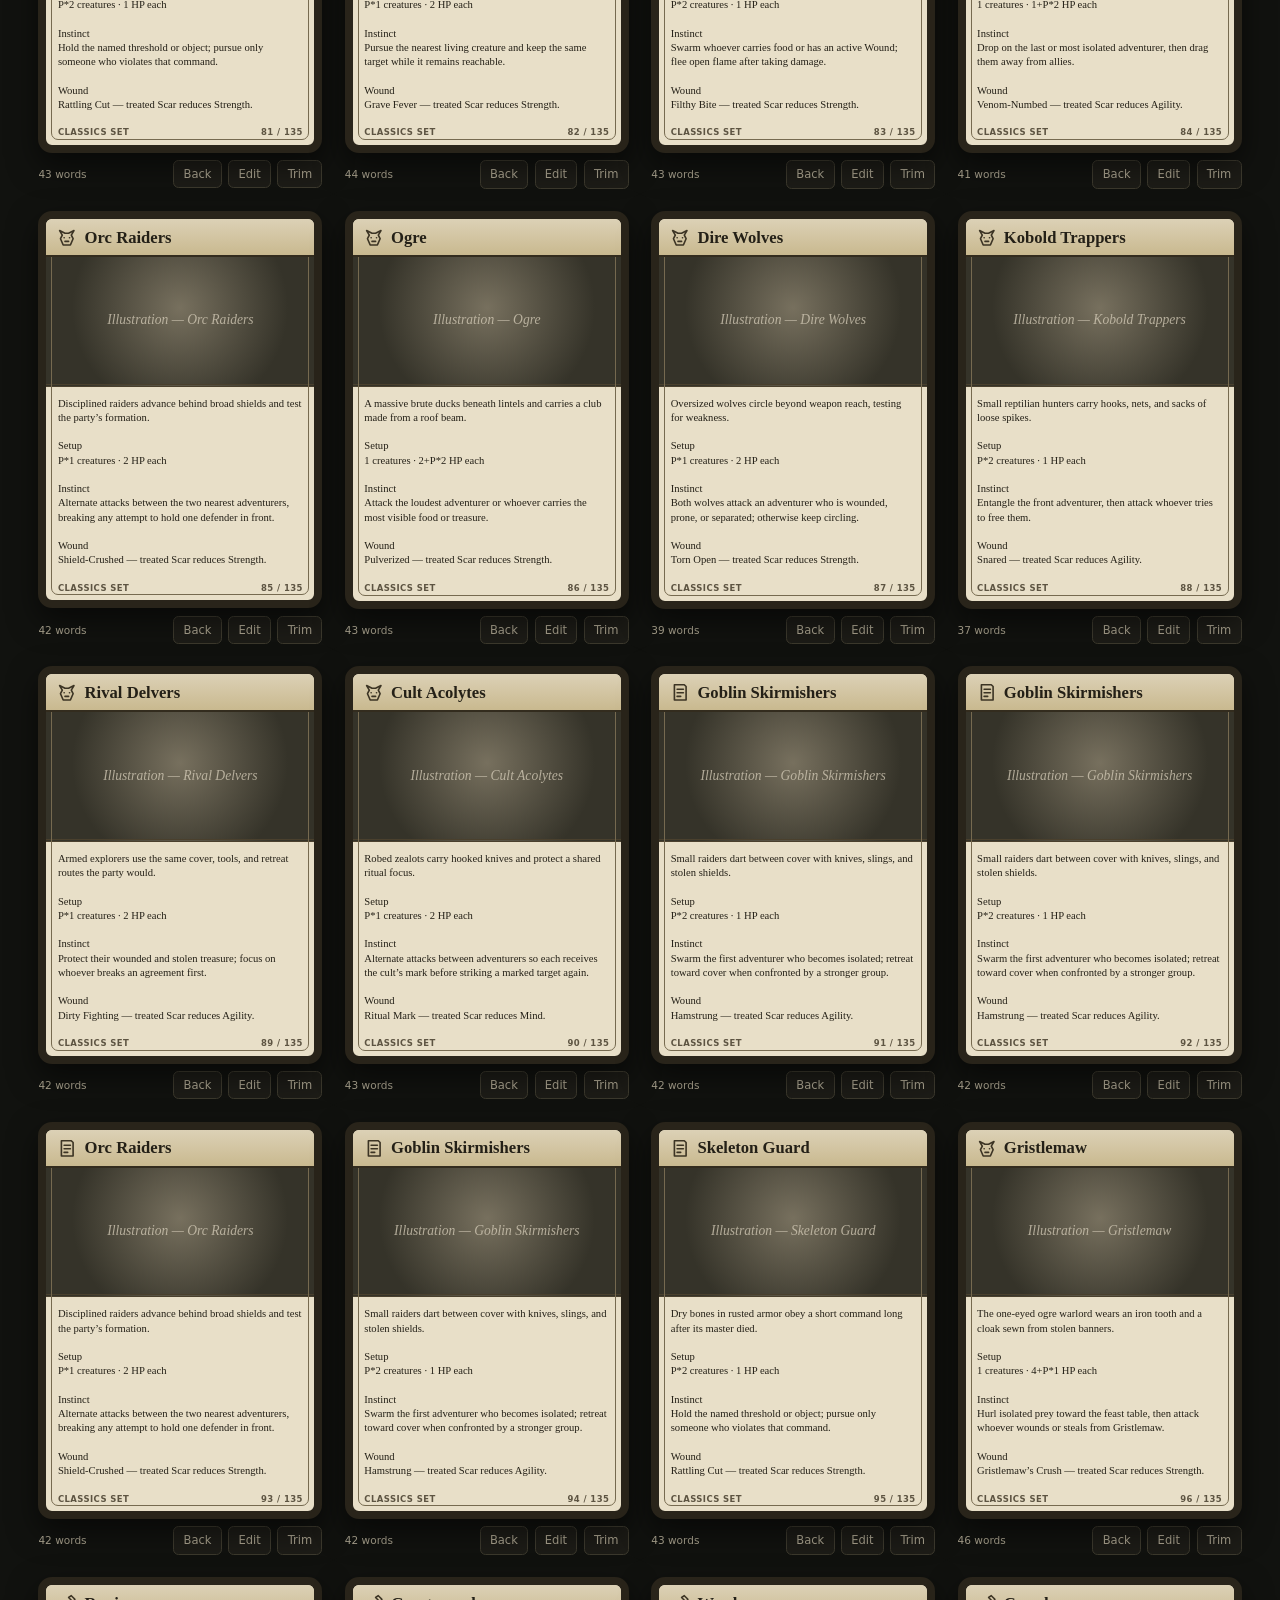
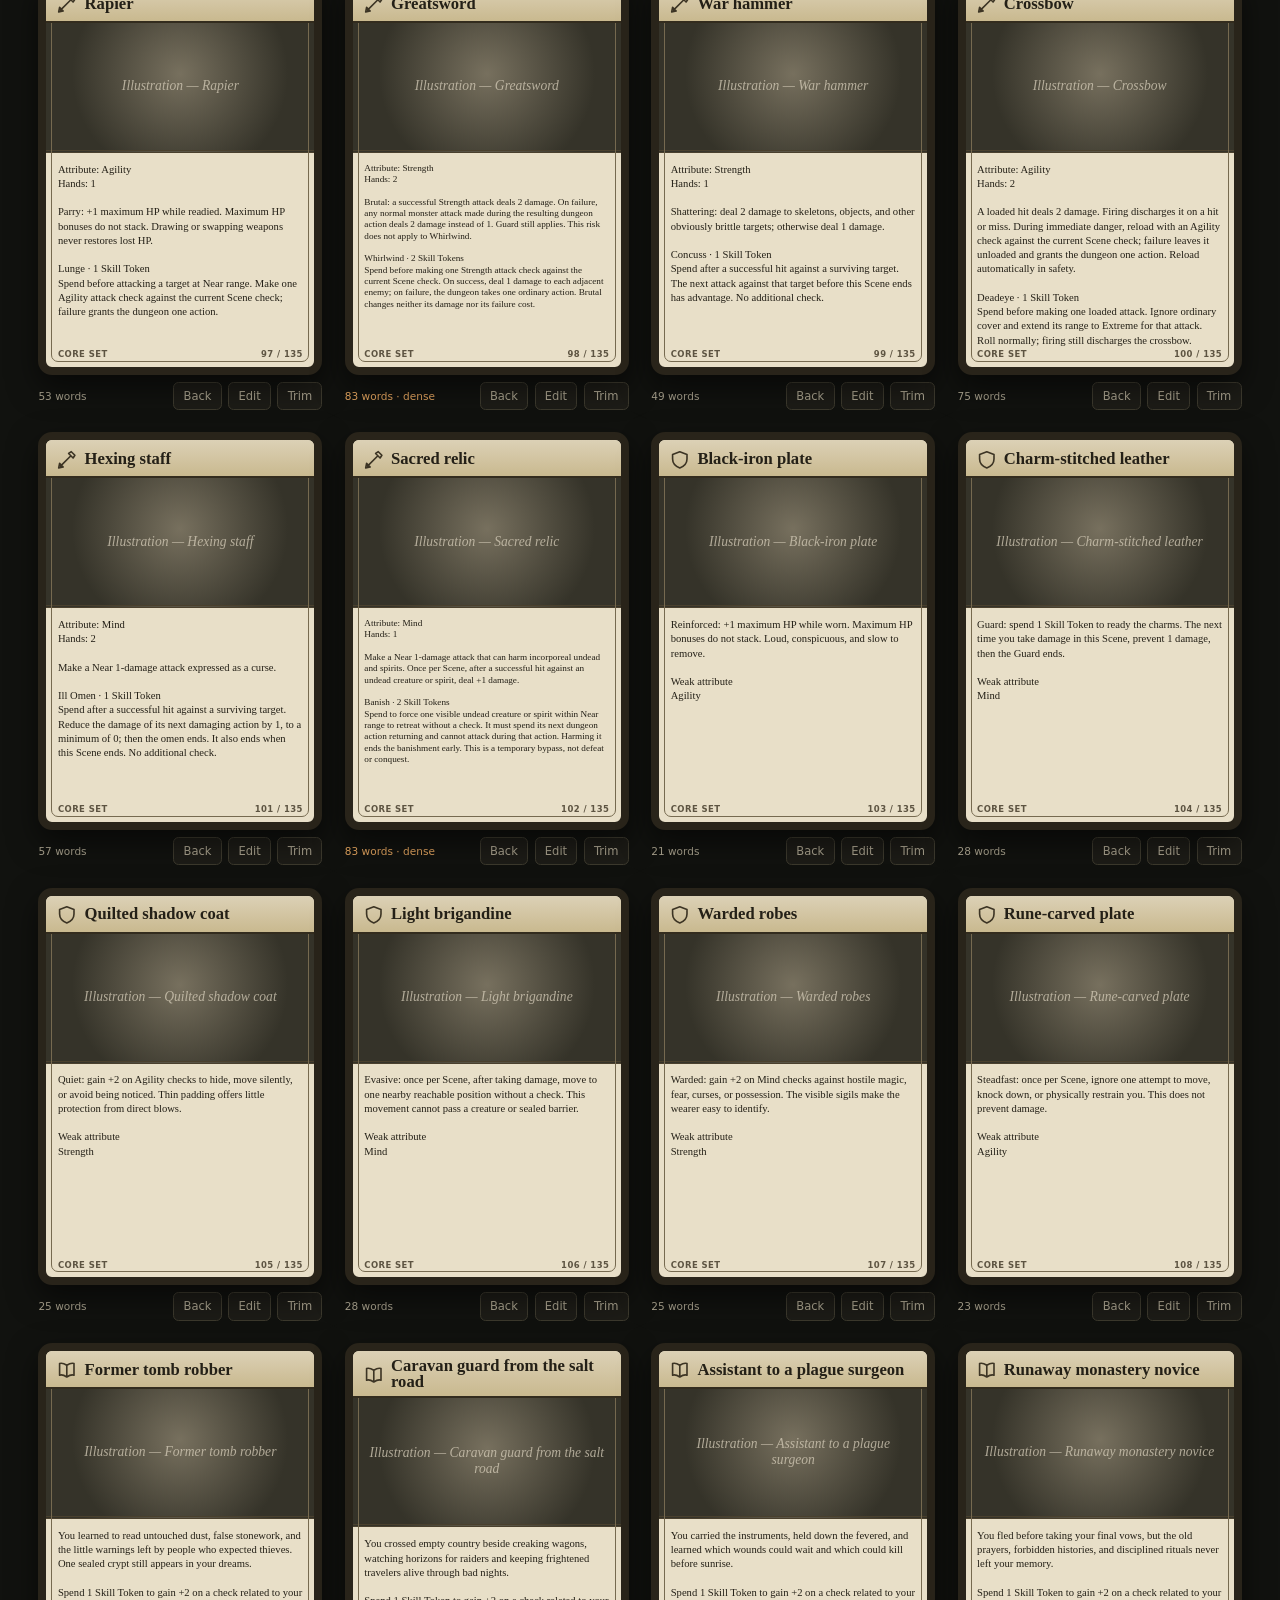
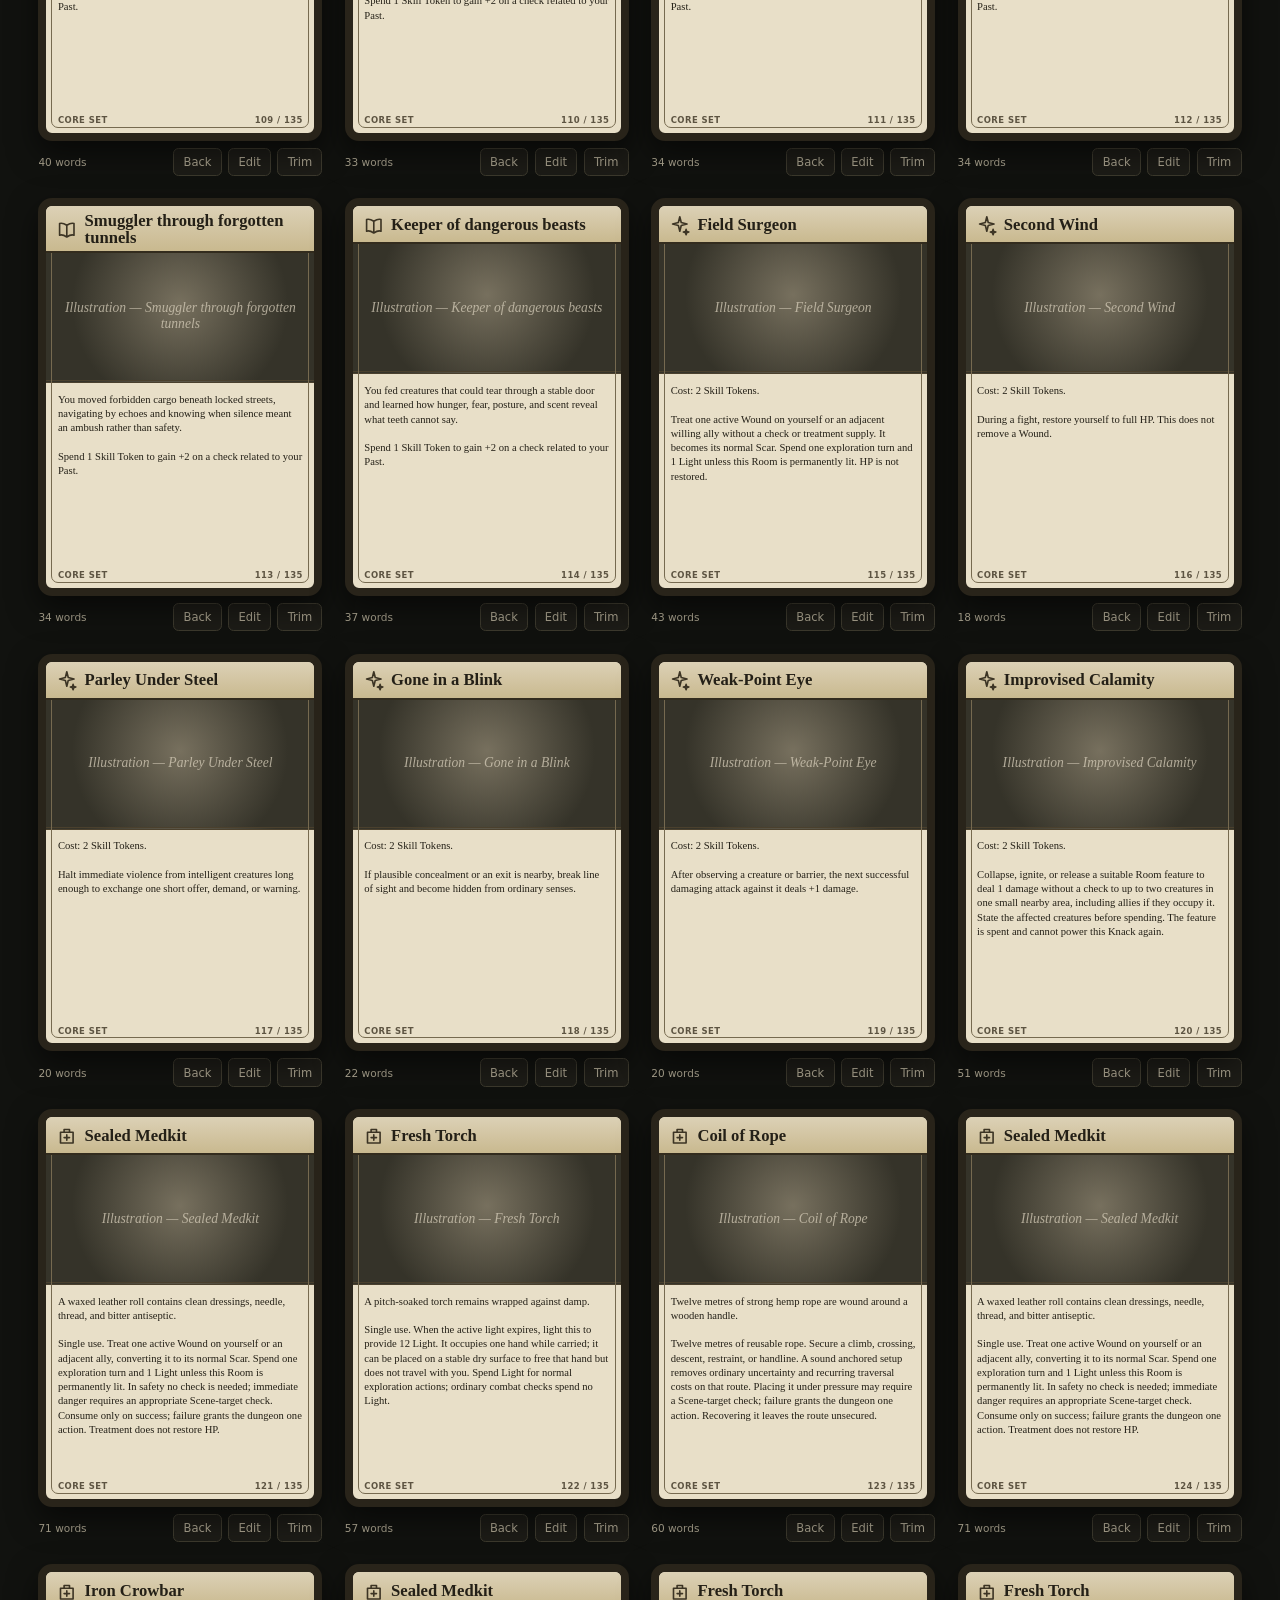
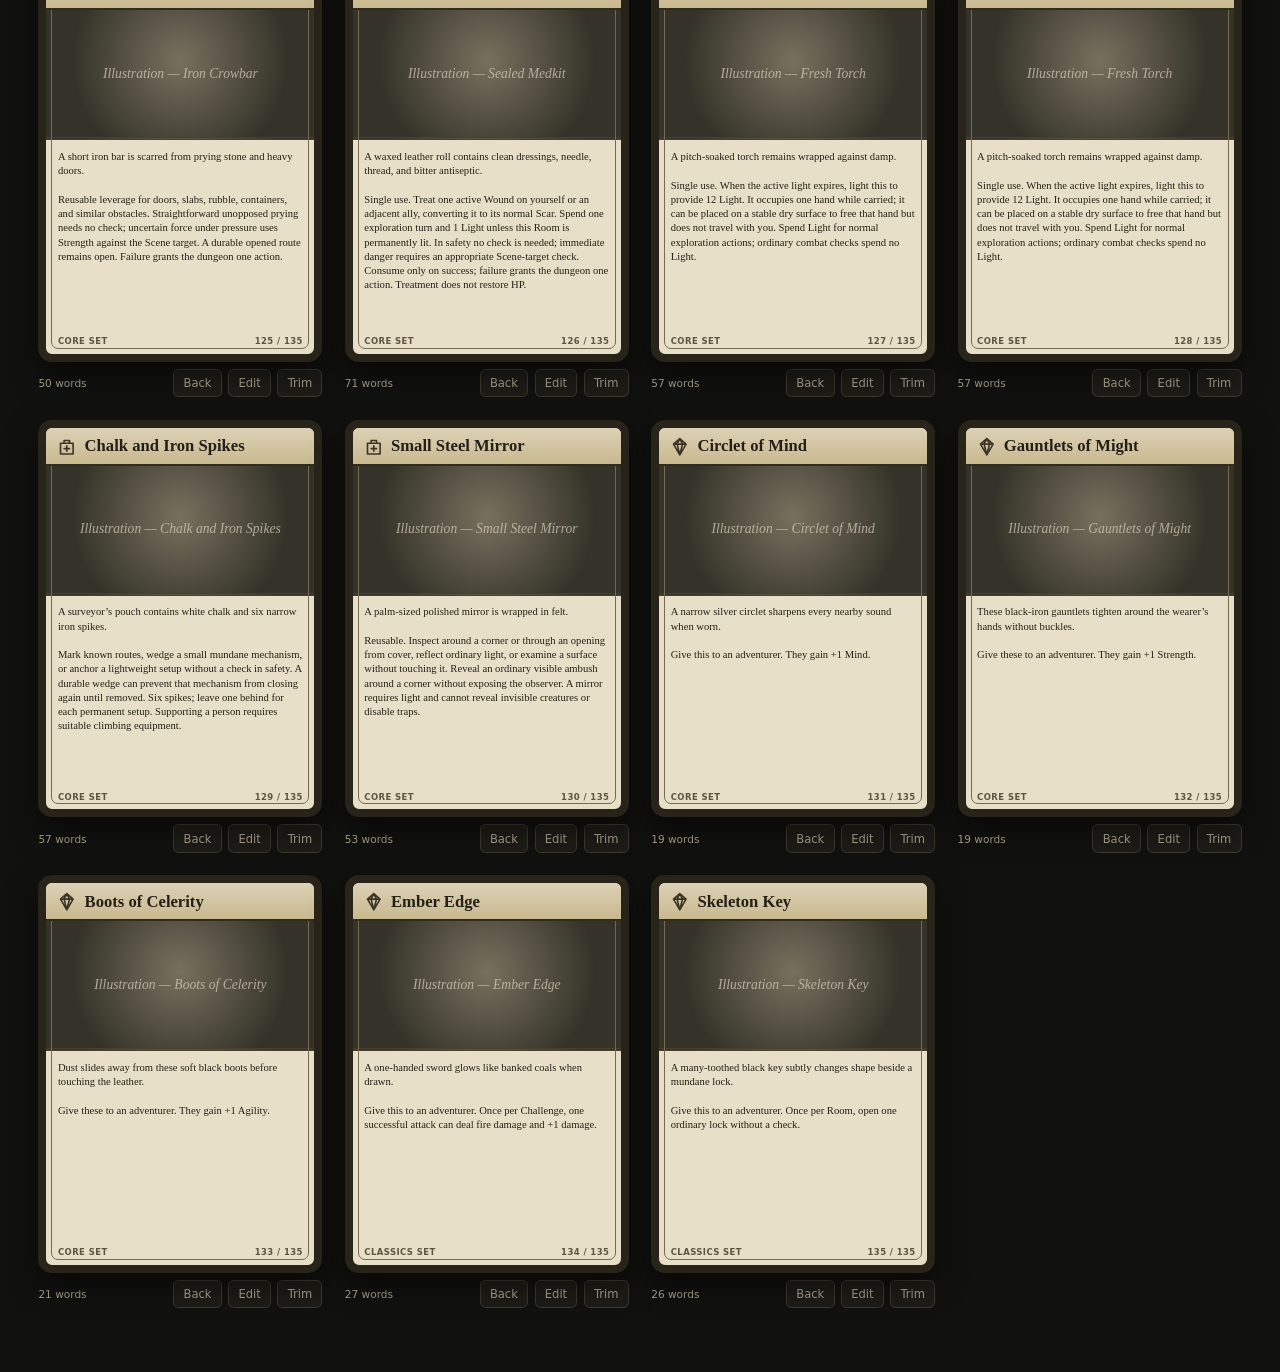
==== commit 13072a36: "streamline loot and weapon decks" ====
--- a/web/card-viewer.html
+++ b/web/card-viewer.html
@@ -8,7 +8,7 @@
   <meta http-equiv="Pragma" content="no-cache">
   <meta http-equiv="Expires" content="0">
   <title>Delvekeeper Card Viewer</title>
-  <link rel="stylesheet" href="card-viewer.css?build=20261101.18">
+  <link rel="stylesheet" href="card-viewer.css?build=20261101.22">
 </head>
 <body>
   <header class="studio-header">
@@ -20,7 +20,7 @@
       </div>
     </div>
     <div class="header-actions">
-      <span class="build-badge">Build 20261101.18</span>
+      <span class="build-badge">Build 20261101.22</span>
       <button type="button" class="button" id="print-button">Print visible</button>
       <button type="button" class="button primary" id="export-button">Export CSV</button>
     </div>
@@ -70,7 +70,7 @@
   </div>
 
   <div id="toast" class="toast" role="status" aria-live="polite"></div>
-  <script src="data.js?build=20261101.18"></script>
-  <script src="card-viewer.js?build=20261101.18"></script>
+  <script src="data.js?build=20261101.22"></script>
+  <script src="card-viewer.js?build=20261101.22"></script>
 </body>
 </html>
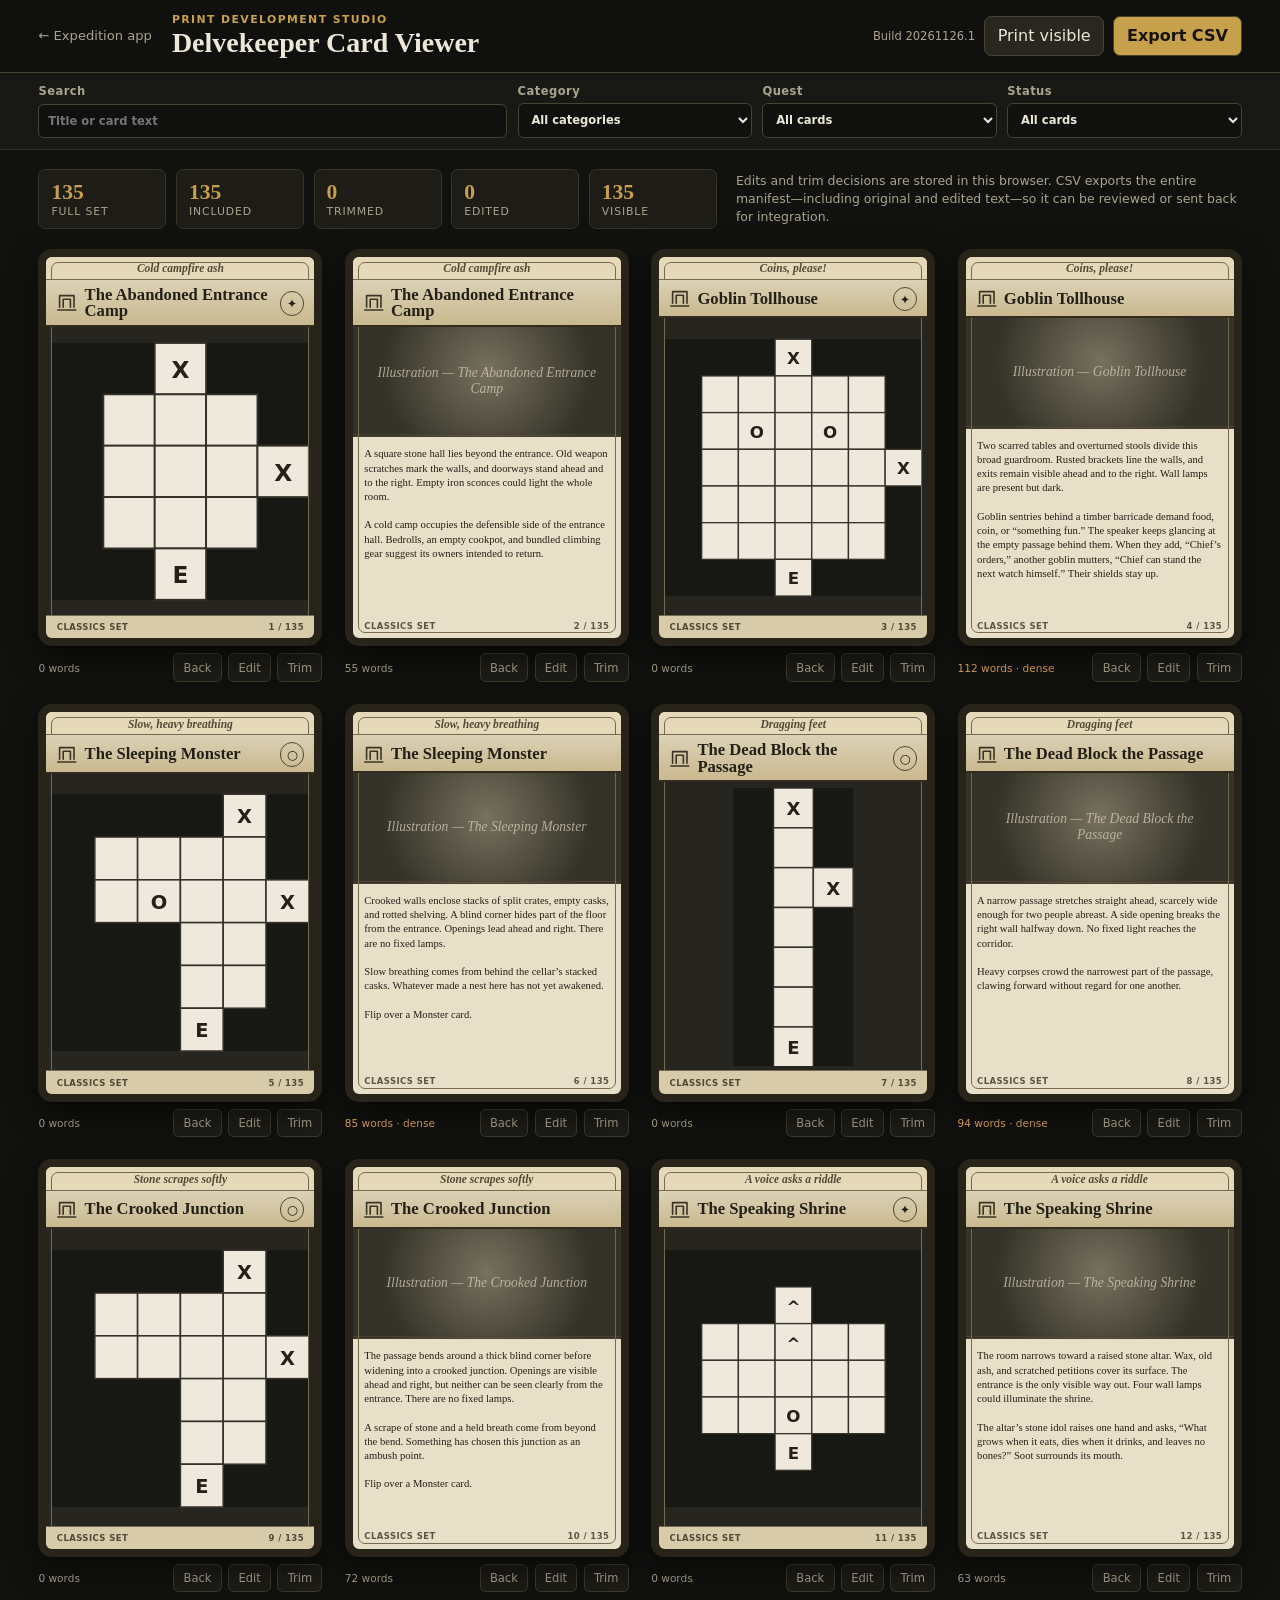
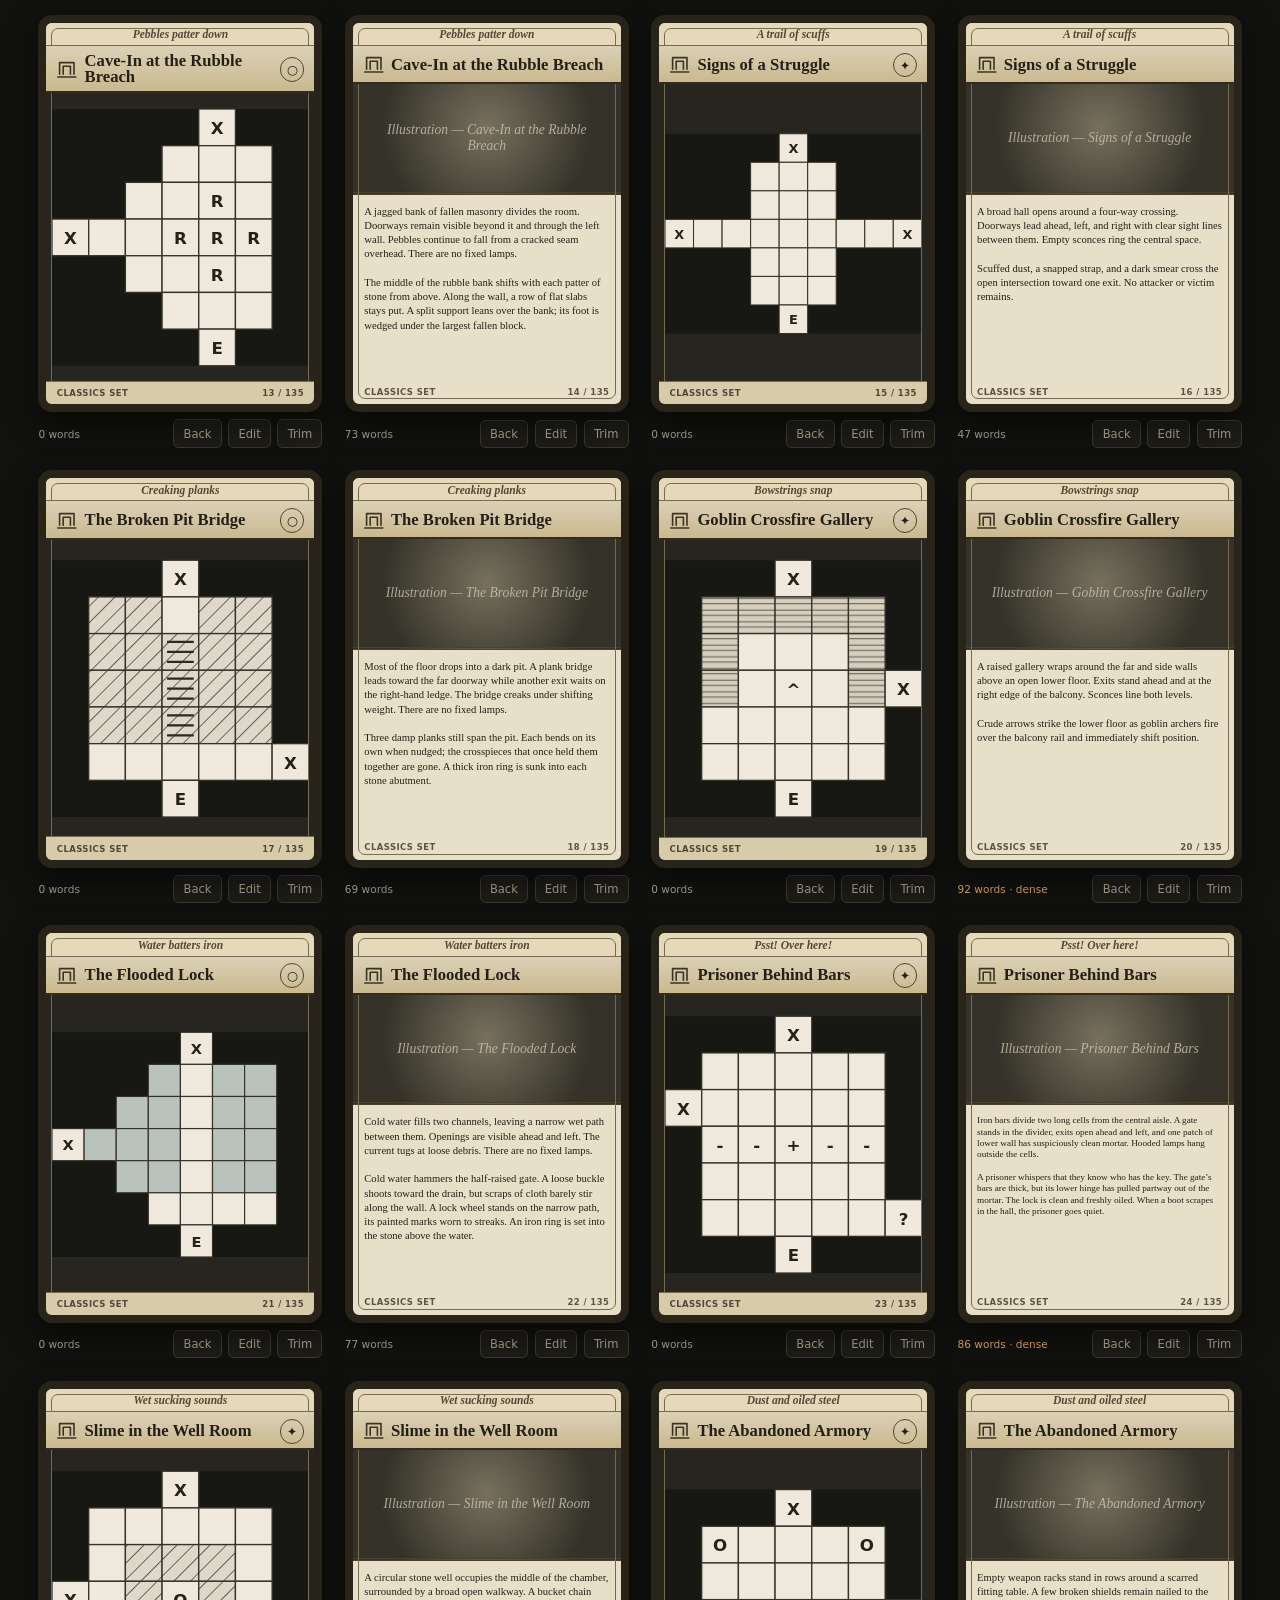
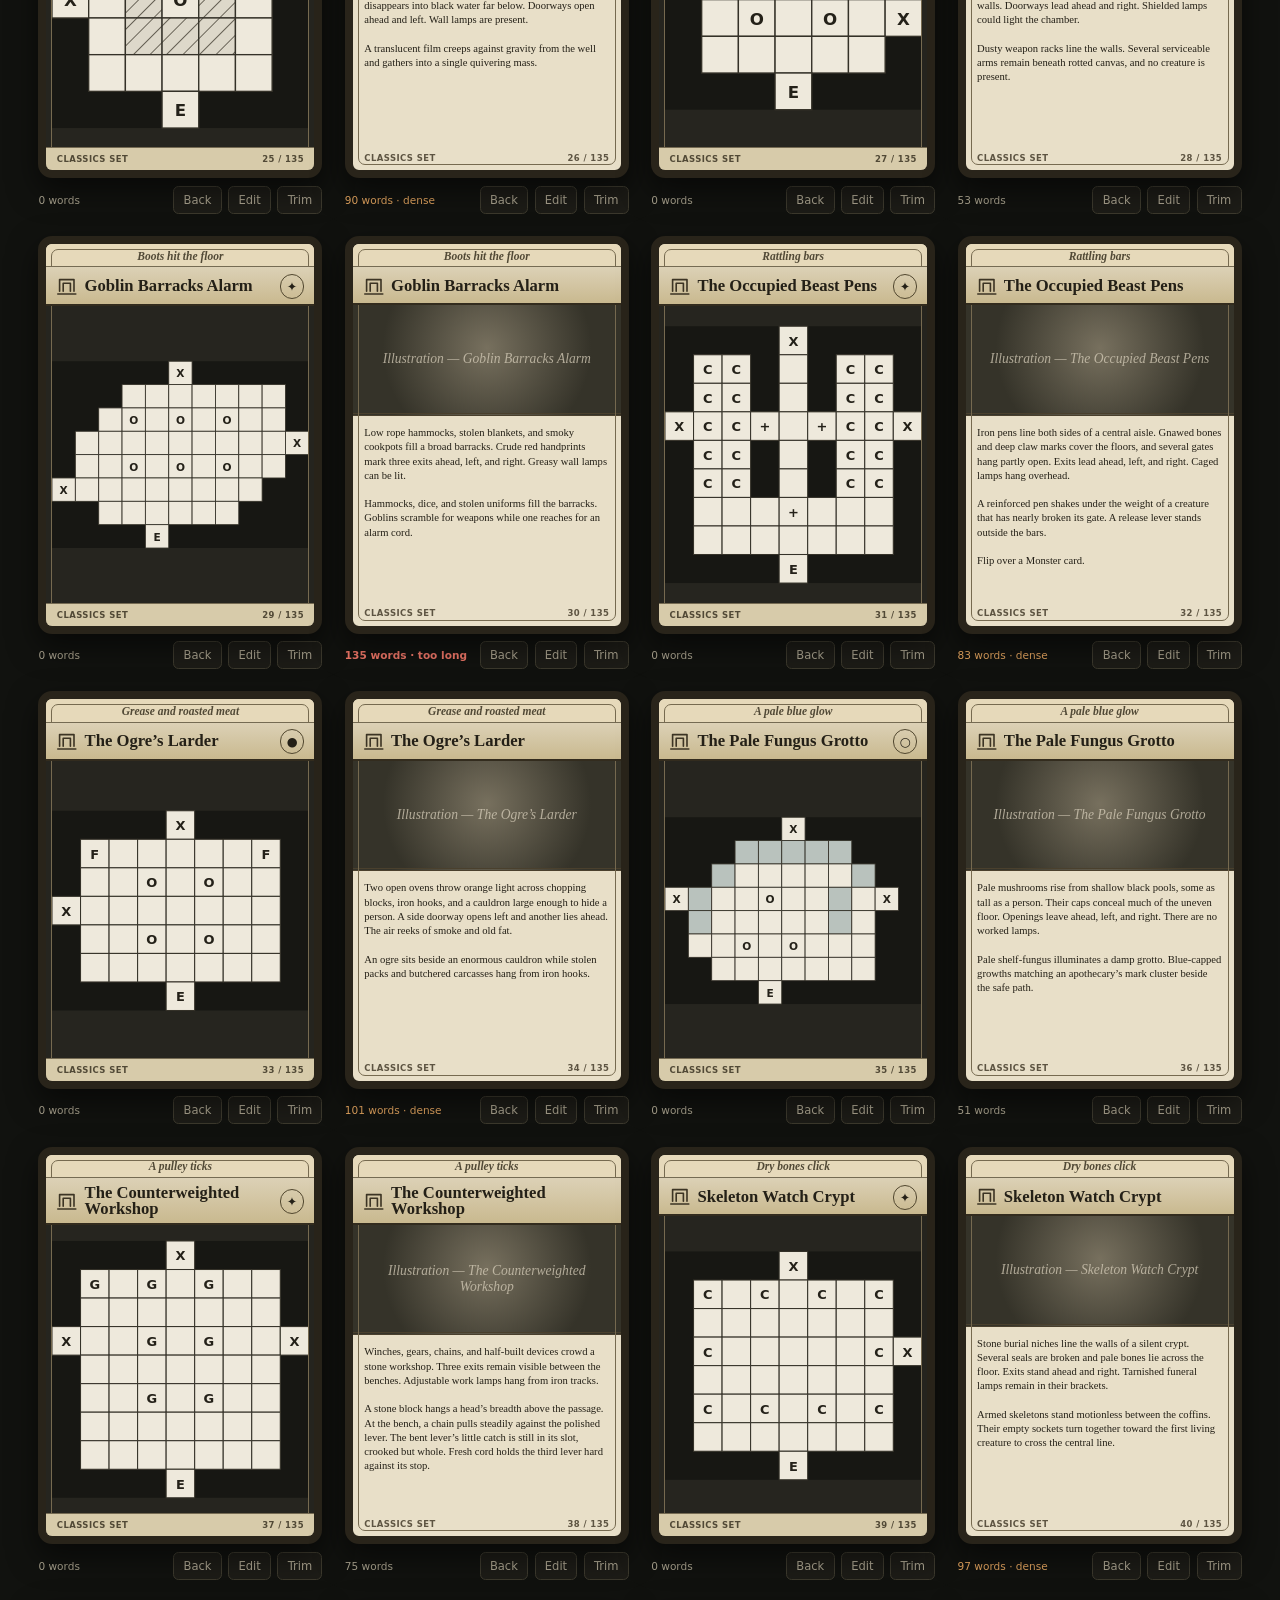
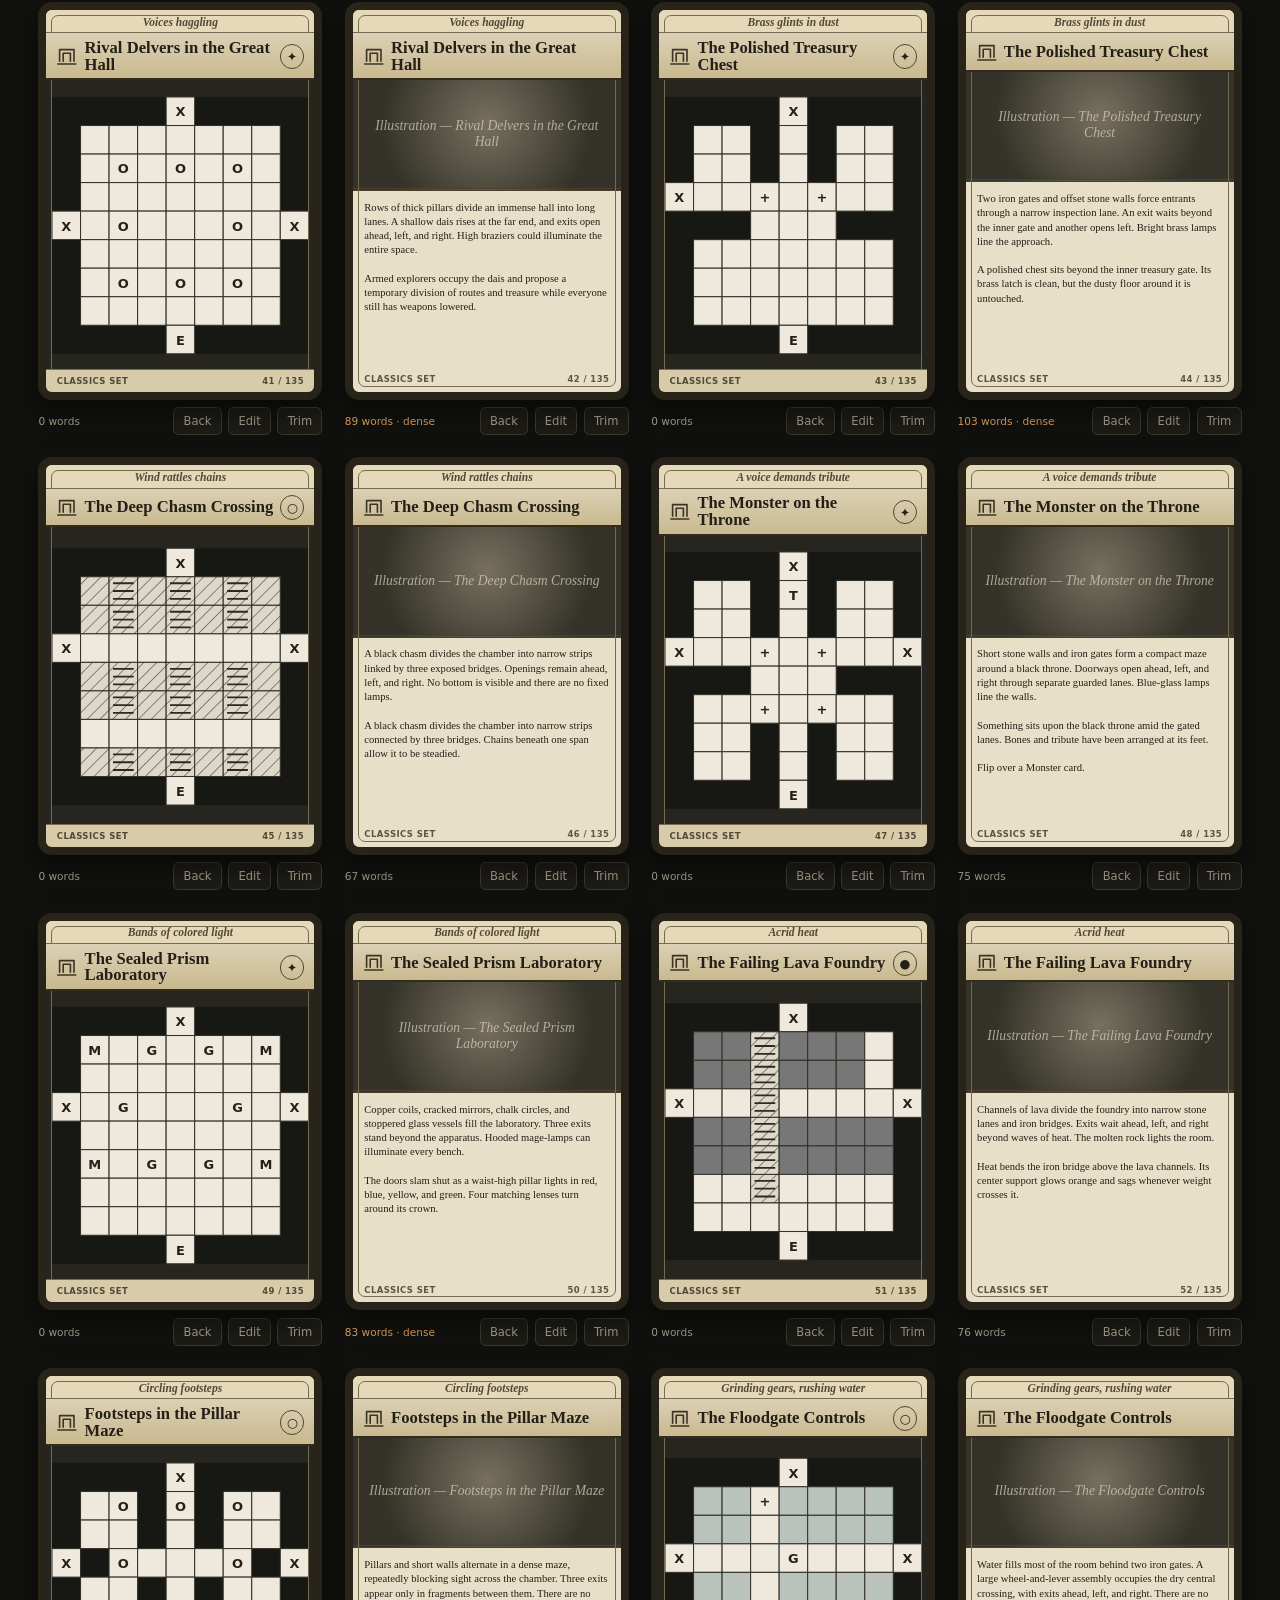
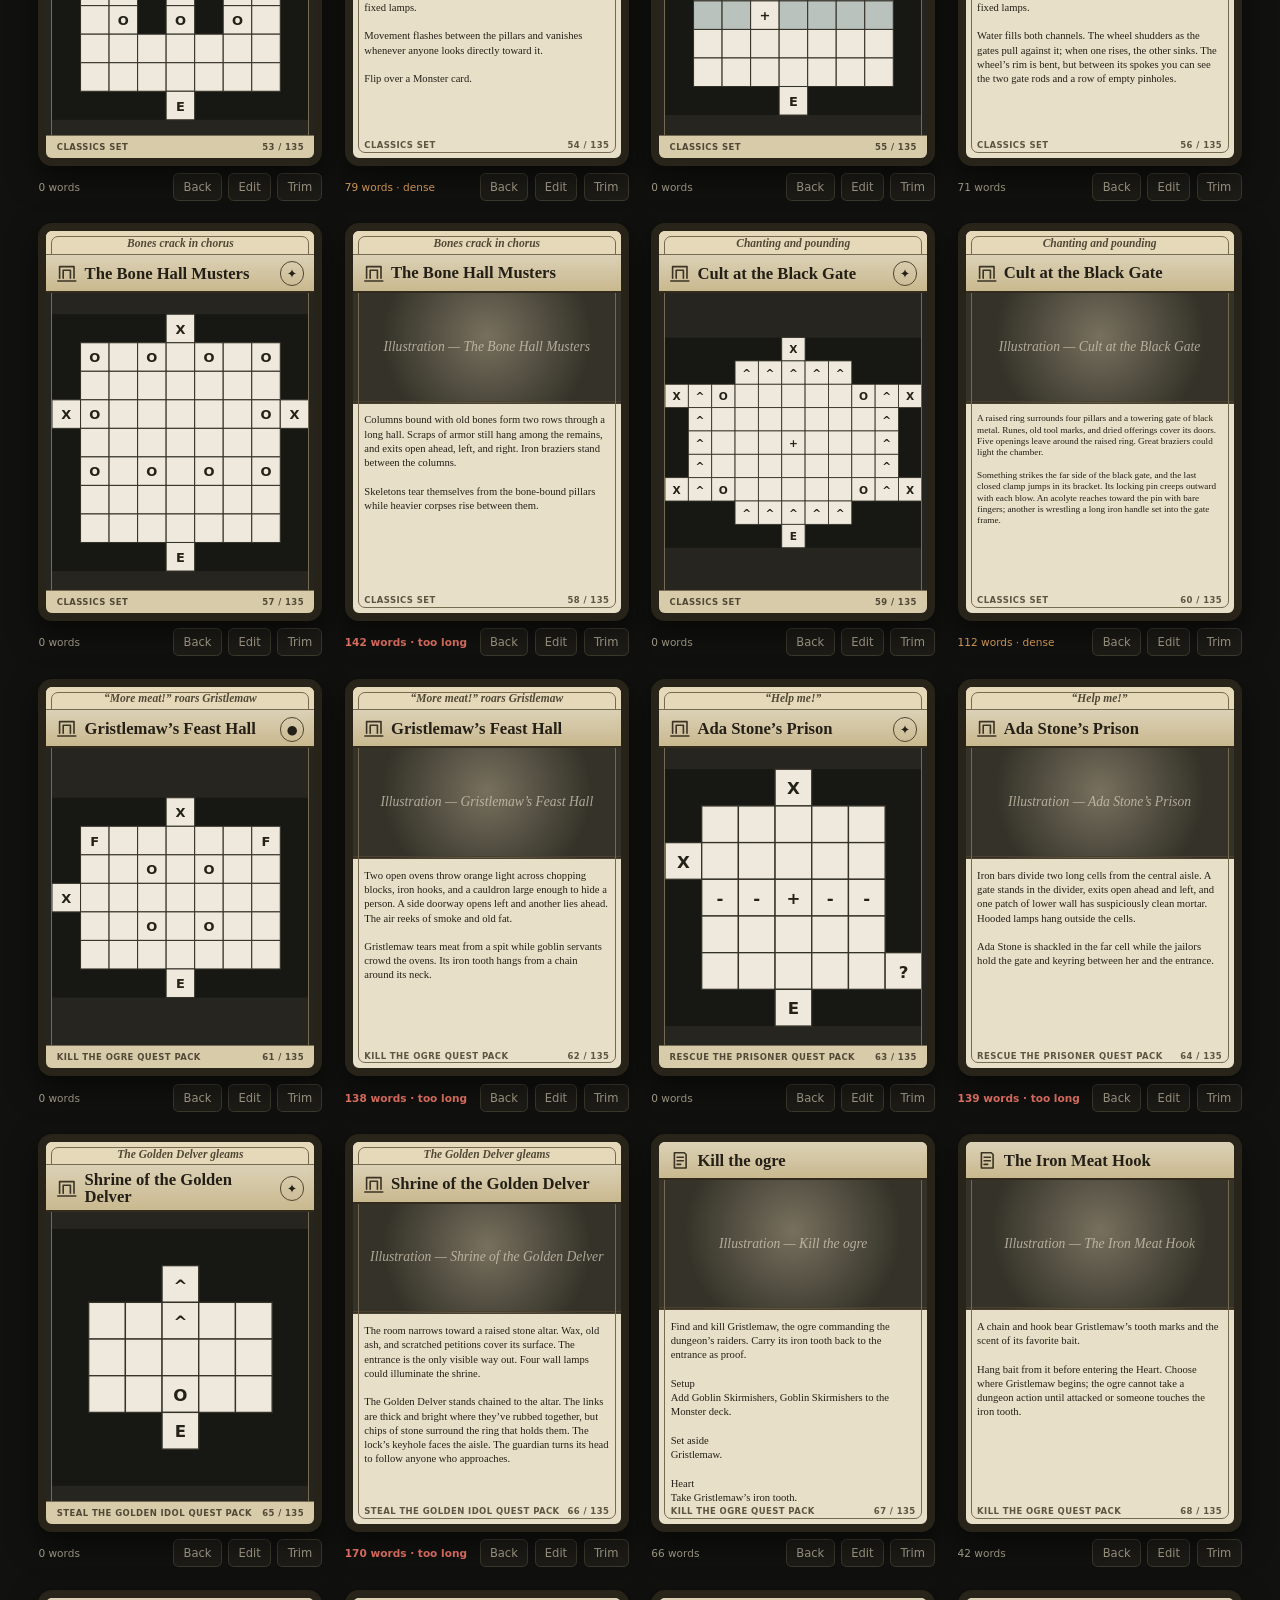
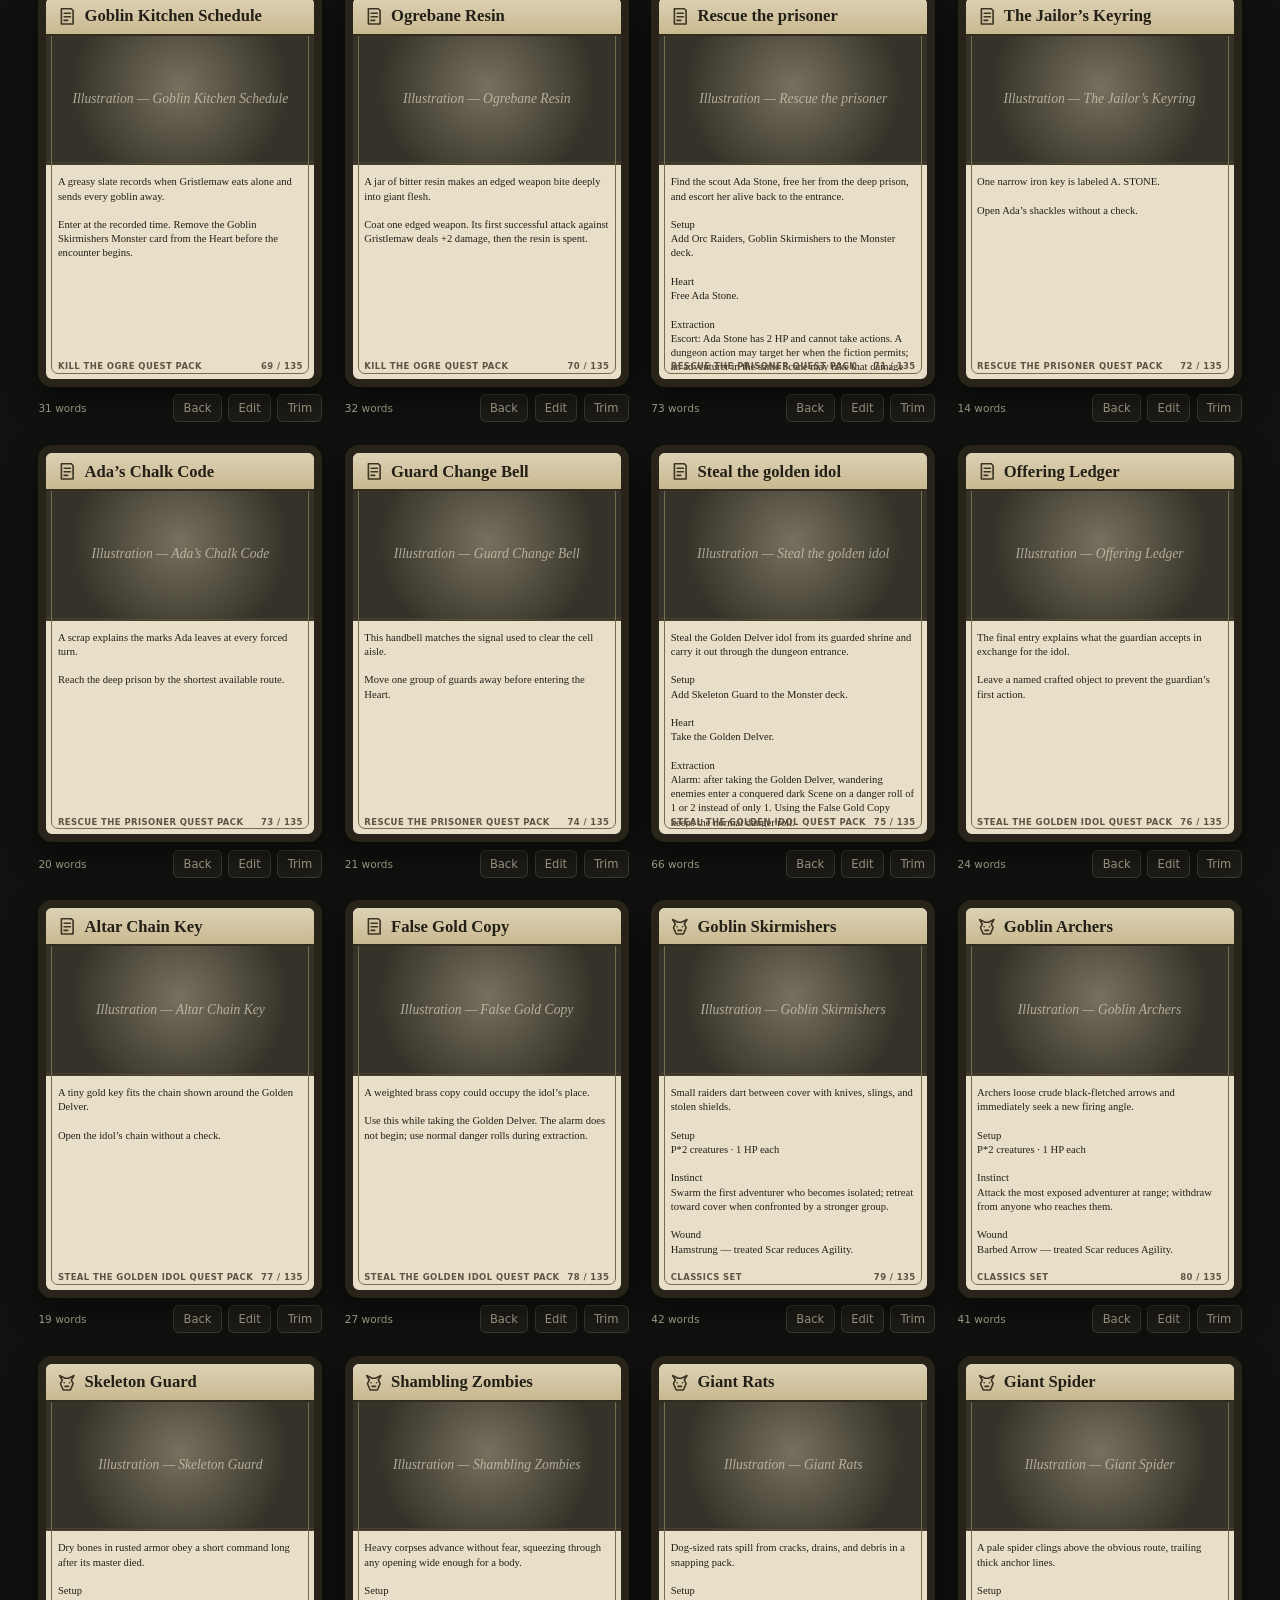
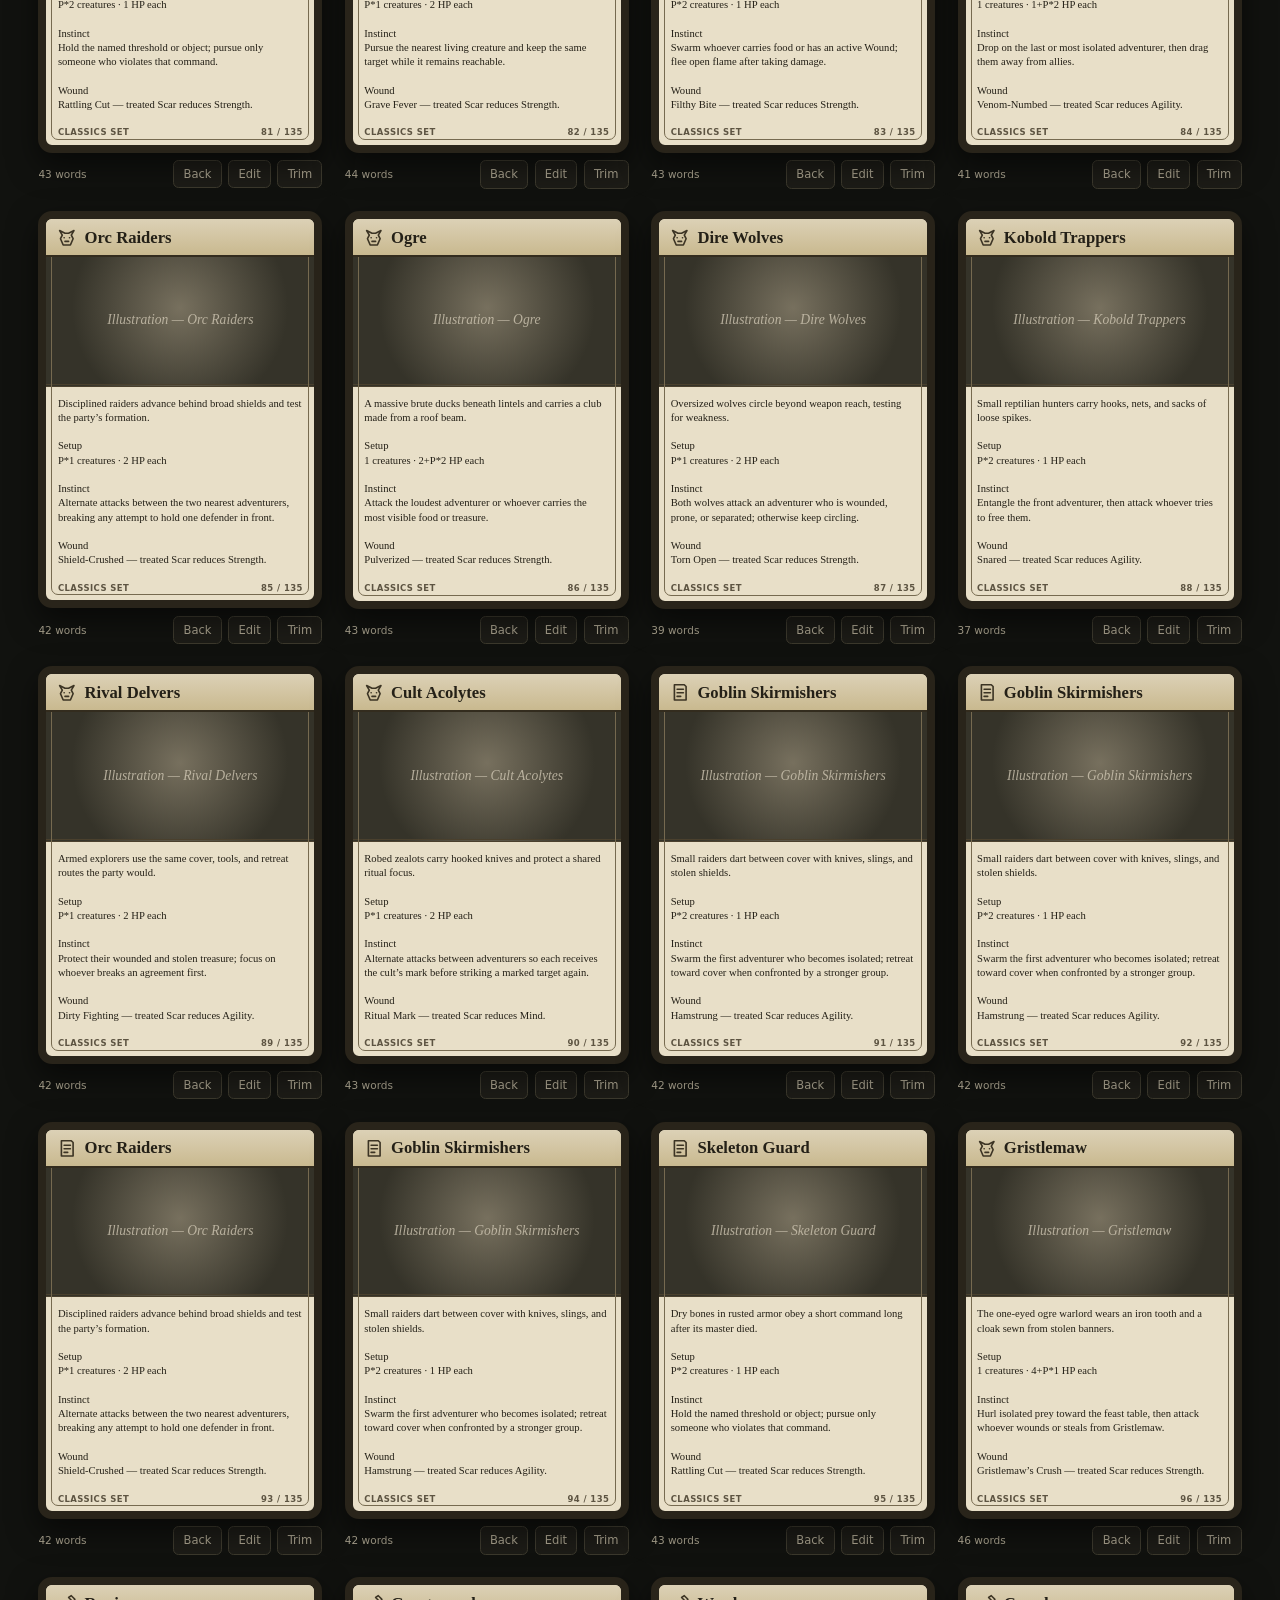
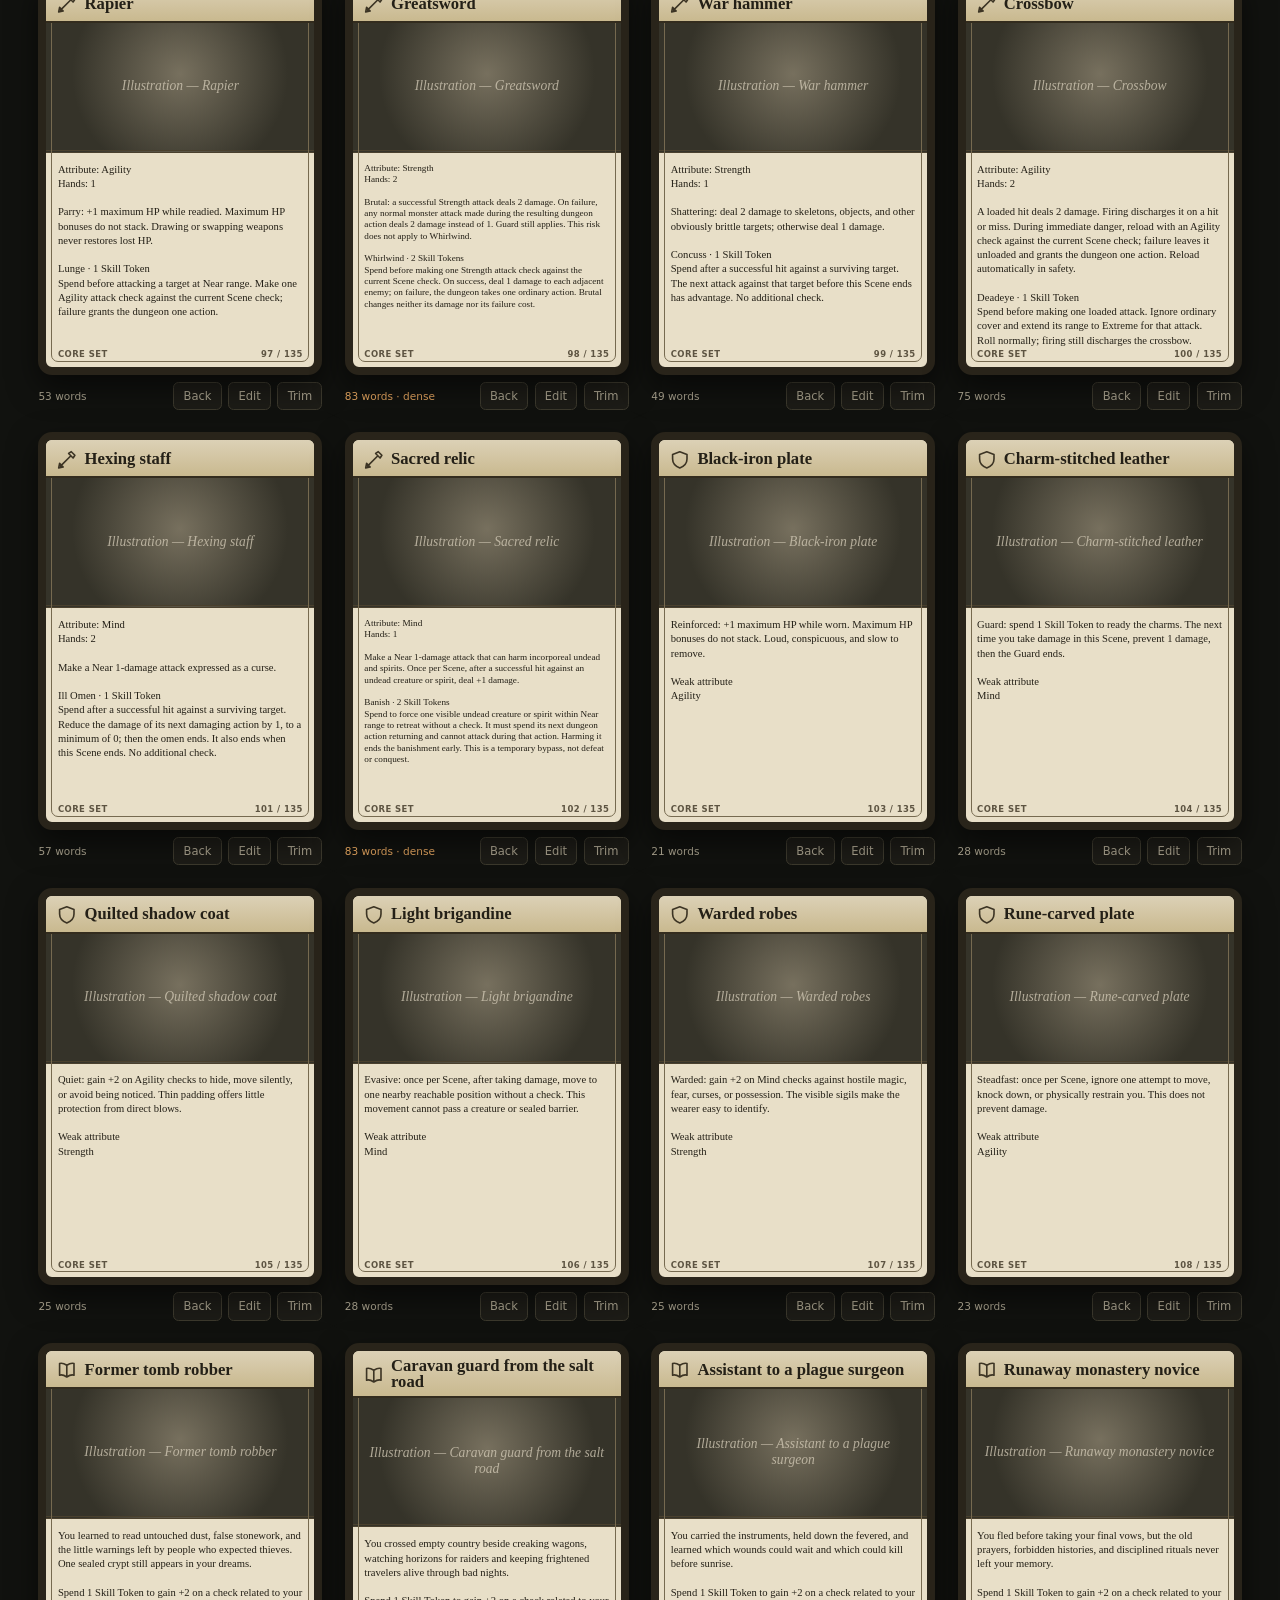
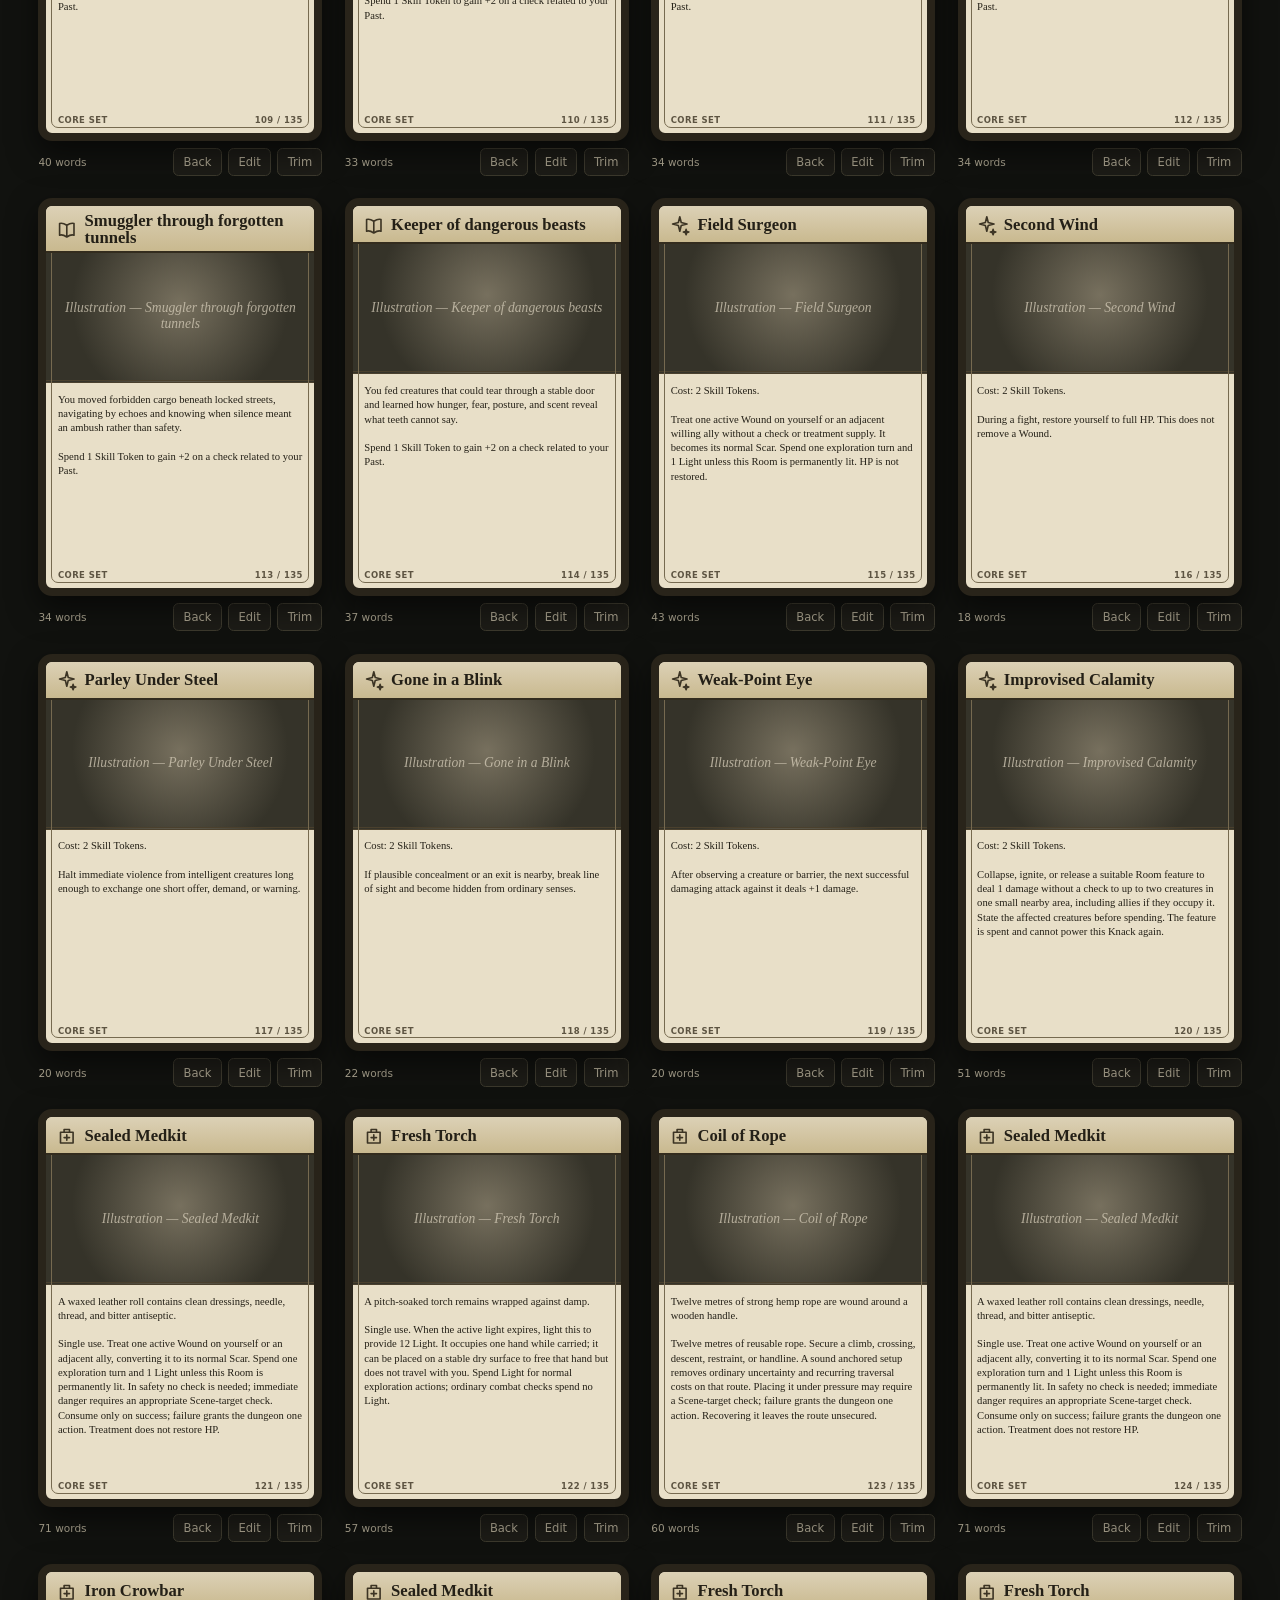
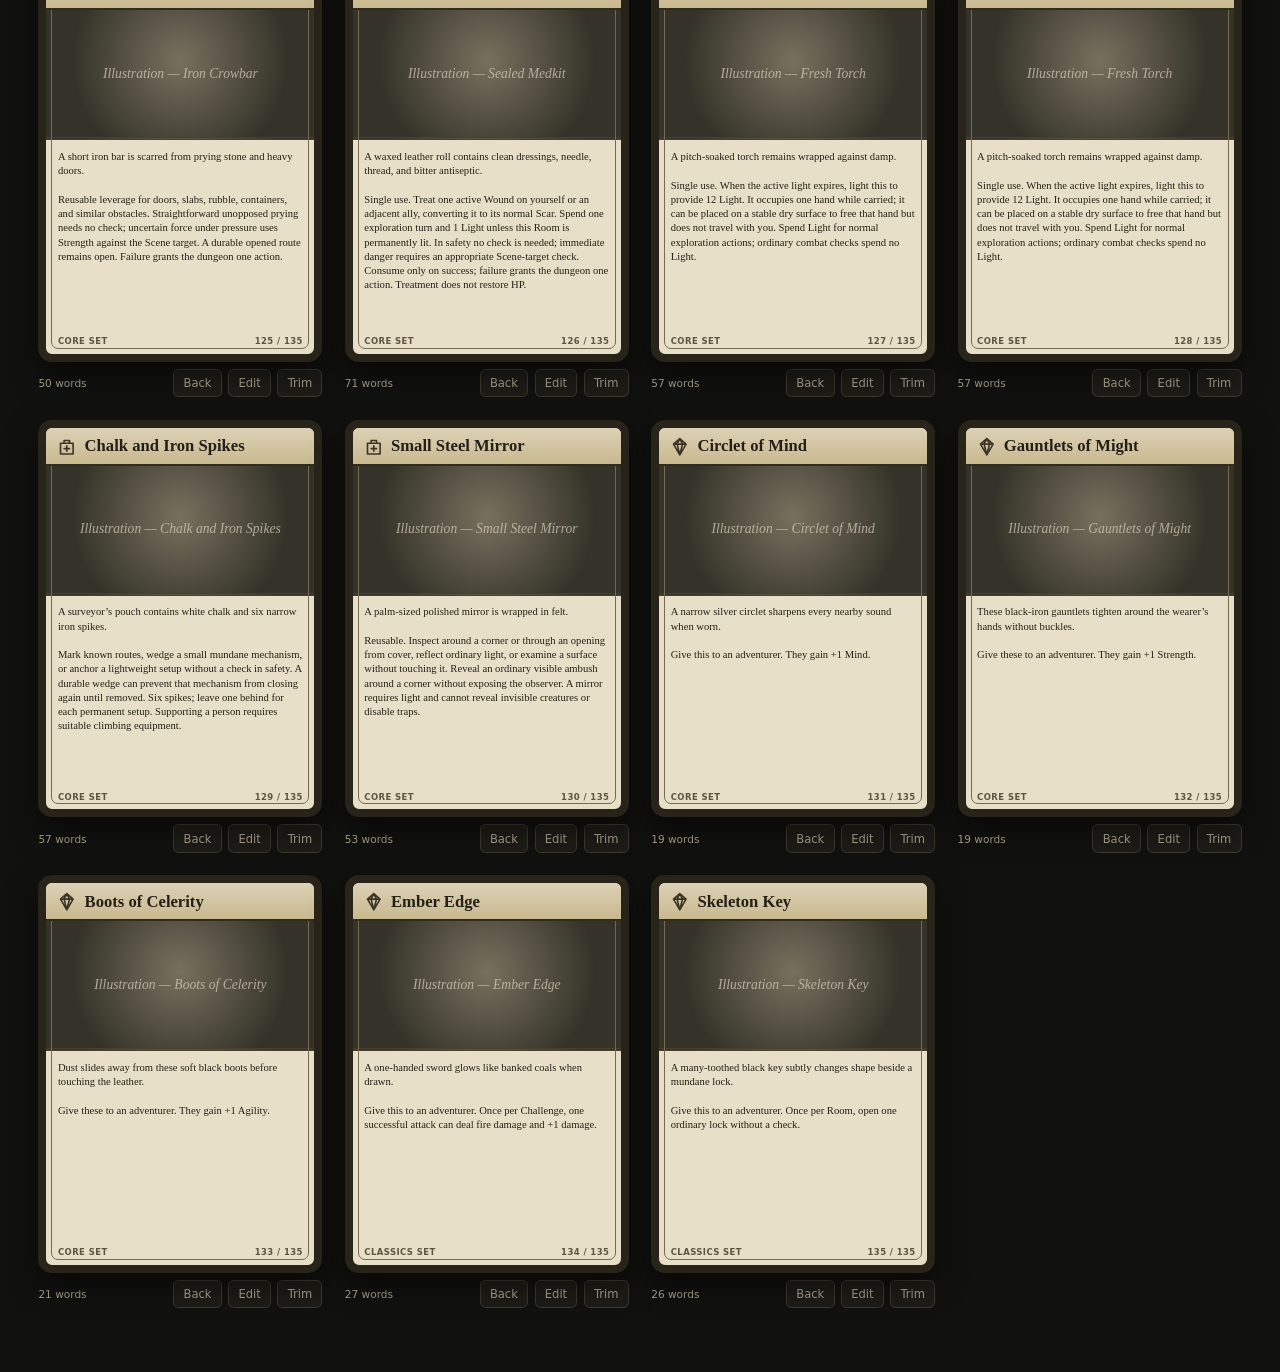
==== commit 910f92c9: "Add hidden approach targets to nine Scenes" ====
--- a/web/card-viewer.html
+++ b/web/card-viewer.html
@@ -8,7 +8,7 @@
   <meta http-equiv="Pragma" content="no-cache">
   <meta http-equiv="Expires" content="0">
   <title>Delvekeeper Card Viewer</title>
-  <link rel="stylesheet" href="card-viewer.css?build=20261101.22">
+  <link rel="stylesheet" href="card-viewer.css?build=20261126.1">
 </head>
 <body>
   <header class="studio-header">
@@ -20,7 +20,7 @@
       </div>
     </div>
     <div class="header-actions">
-      <span class="build-badge">Build 20261101.22</span>
+      <span class="build-badge">Build 20261126.1</span>
       <button type="button" class="button" id="print-button">Print visible</button>
       <button type="button" class="button primary" id="export-button">Export CSV</button>
     </div>
@@ -70,7 +70,7 @@
   </div>
 
   <div id="toast" class="toast" role="status" aria-live="polite"></div>
-  <script src="data.js?build=20261101.22"></script>
-  <script src="card-viewer.js?build=20261101.22"></script>
+  <script src="data.js?build=20261126.1"></script>
+  <script src="card-viewer.js?build=20261126.1"></script>
 </body>
 </html>
--- a/web/card-viewer.css
+++ b/web/card-viewer.css
@@ -29,6 +29,7 @@
 .card-title-group{display:flex;align-items:center;gap:.42rem;min-width:0}.card-title-group h2{min-width:0}.deck-icon{display:grid;place-items:center;flex:0 0 1.35rem;width:1.35rem;height:1.35rem;color:#3c3424}.deck-icon svg{display:block;width:100%;height:100%;fill:none;stroke:currentColor;stroke-width:1.8;stroke-linecap:round;stroke-linejoin:round}
 .game-card:not(.card-map-layout) .card-image{height:34%}.game-card:not(.card-map-layout) .card-copy{height:54%;padding-bottom:1.35rem}
 .card-map-layout .card-image{height:90%;padding:.35rem .35rem 1.7rem;border-bottom:0}.card-map-layout .card-footer{left:0;right:0;bottom:0;padding:.38rem .65rem;border-top:1px solid #756b53;background:#d7cbaa;color:#514936}
+.has-room-teaser{display:flex;flex-direction:column}.room-teaser{flex:none;text-align:center;padding:.35rem .6rem .25rem;border-bottom:1px solid #756b53;background:#e6d9ba;color:#514936;font:italic 700 .72rem/1.1 Georgia,serif}.has-room-teaser .card-topline{flex:none}.has-room-teaser.card-map-layout .card-image,.game-card.has-room-teaser .card-copy{flex:1;min-height:0;height:auto}.game-card.has-room-teaser:not(.card-map-layout) .card-image{flex:none;height:29%}
 .response-card-back{background:linear-gradient(145deg,#eee5d0,#d6c8a8)}.response-card-back .response-kicker{padding:.55rem .72rem 0;color:#78683f;font-size:.59rem;font-weight:900;letter-spacing:.13em;text-transform:uppercase}.response-card-back .card-copy{height:82%!important;padding:.5rem .75rem 1.45rem!important}.generic-card-back{display:grid;place-items:center;border-color:#181711;background:radial-gradient(circle at 50% 42%,#484331 0,#211f19 55%,#0f100d 100%);color:#dac47f}.generic-card-back::before{content:"";position:absolute;inset:13px;border:1px solid #9d8447;border-radius:7px;box-shadow:inset 0 0 0 4px #171712,inset 0 0 0 5px #594c2c}.deck-back-frame{display:grid;place-items:center;gap:.55rem;text-align:center}.deck-back-mark .deck-icon{width:4.8rem;height:4.8rem;color:#d9c27f}.deck-back-name{font:700 1.35rem Georgia,serif;letter-spacing:.08em;text-transform:uppercase}.deck-back-rule{width:4rem;height:1px;background:#9d8447}.deck-back-label{font-size:.64rem;font-weight:900;letter-spacing:.22em;text-transform:uppercase;color:#a9945c}
 .type-line{display:flex;align-items:center;justify-content:space-between;gap:.35rem;min-height:8%;padding:.32rem .68rem;border-bottom:1px solid #756b53;background:#d7cbaa;font:700 .68rem Georgia,serif}.type-line span:last-child{font-family:ui-sans-serif,system-ui;font-size:.58rem;color:#625947;text-transform:uppercase;letter-spacing:.06em}
 .card-copy{height:39%;overflow:hidden;padding:.62rem .72rem .45rem;font:clamp(.64rem,.83vw,.76rem)/1.34 Georgia,serif;white-space:pre-line}.card-copy p{margin:0 0 .5rem}.card-copy .rules-label{font-family:ui-sans-serif,system-ui;font-size:.57rem;font-weight:900;letter-spacing:.09em;text-transform:uppercase}.card-copy.is-long{font-size:clamp(.56rem,.72vw,.67rem);line-height:1.23}.card-copy.is-very-long{font-size:clamp(.5rem,.64vw,.59rem);line-height:1.17}
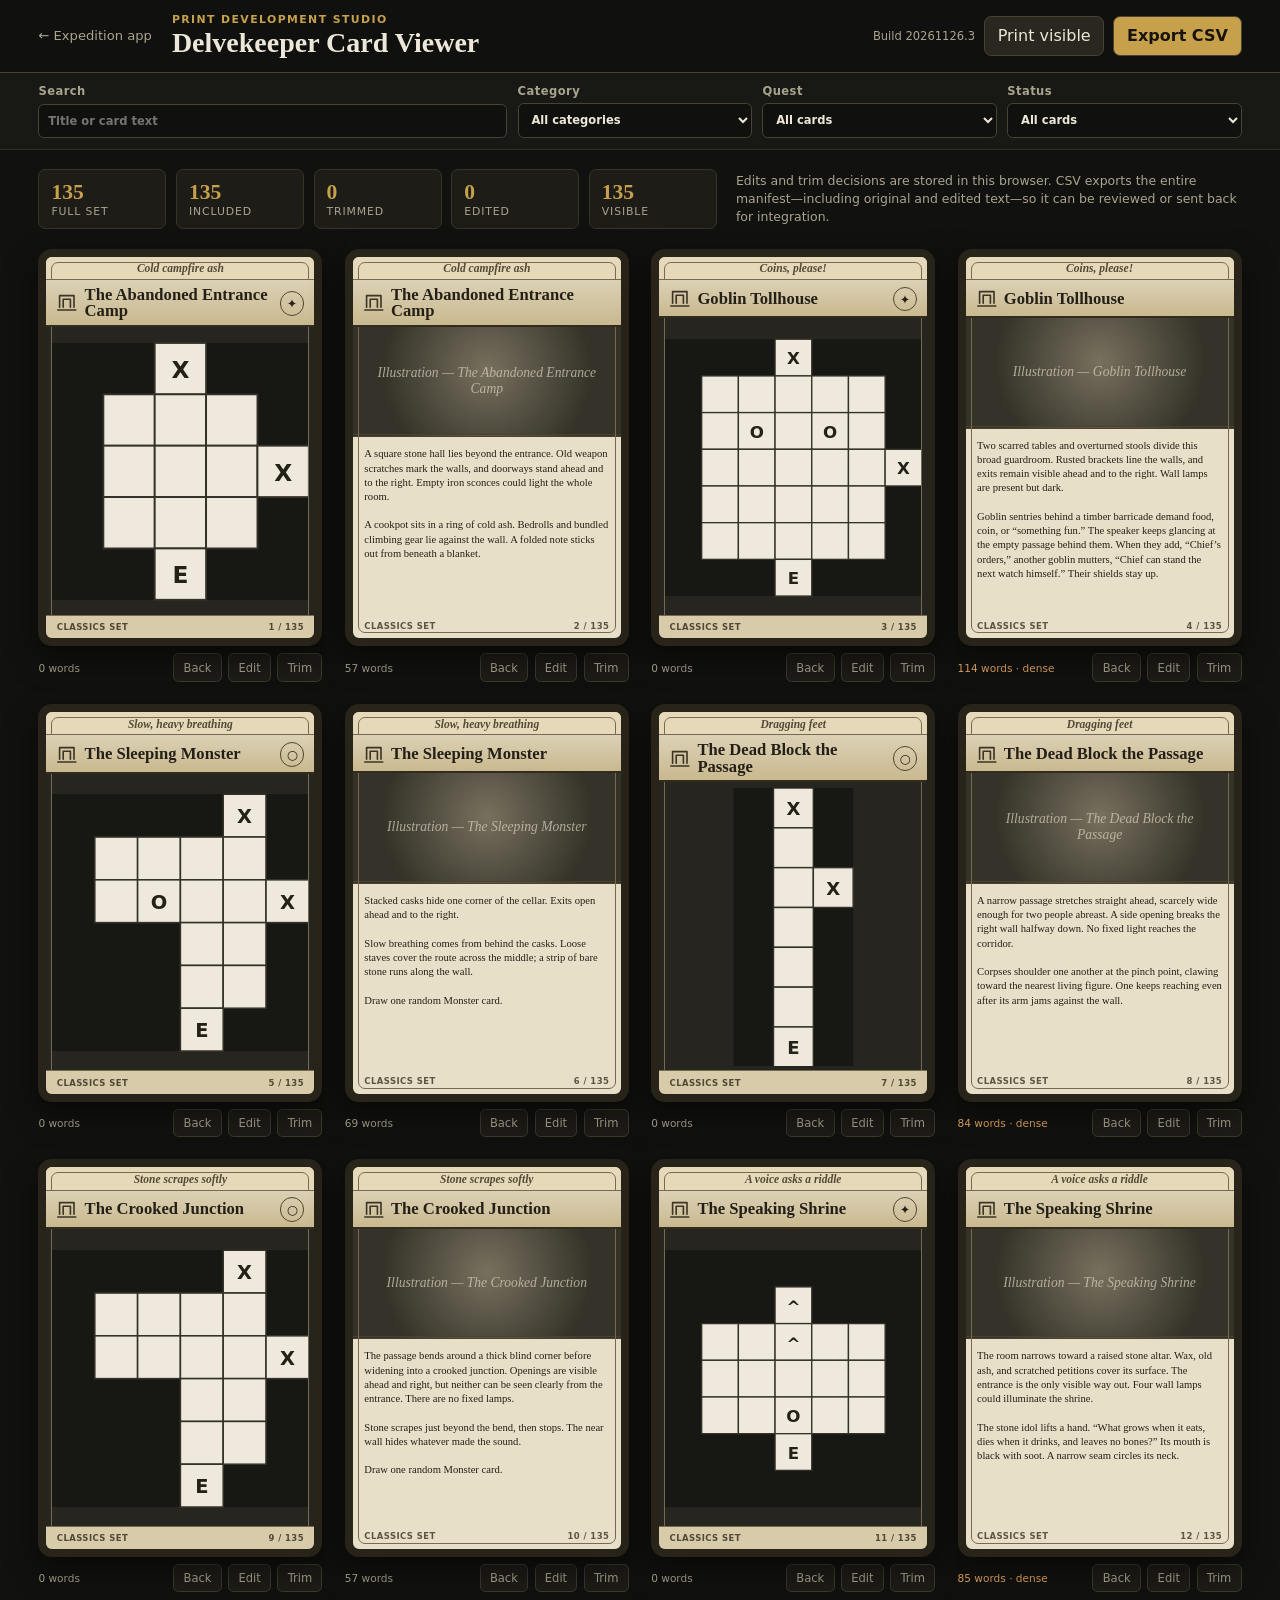
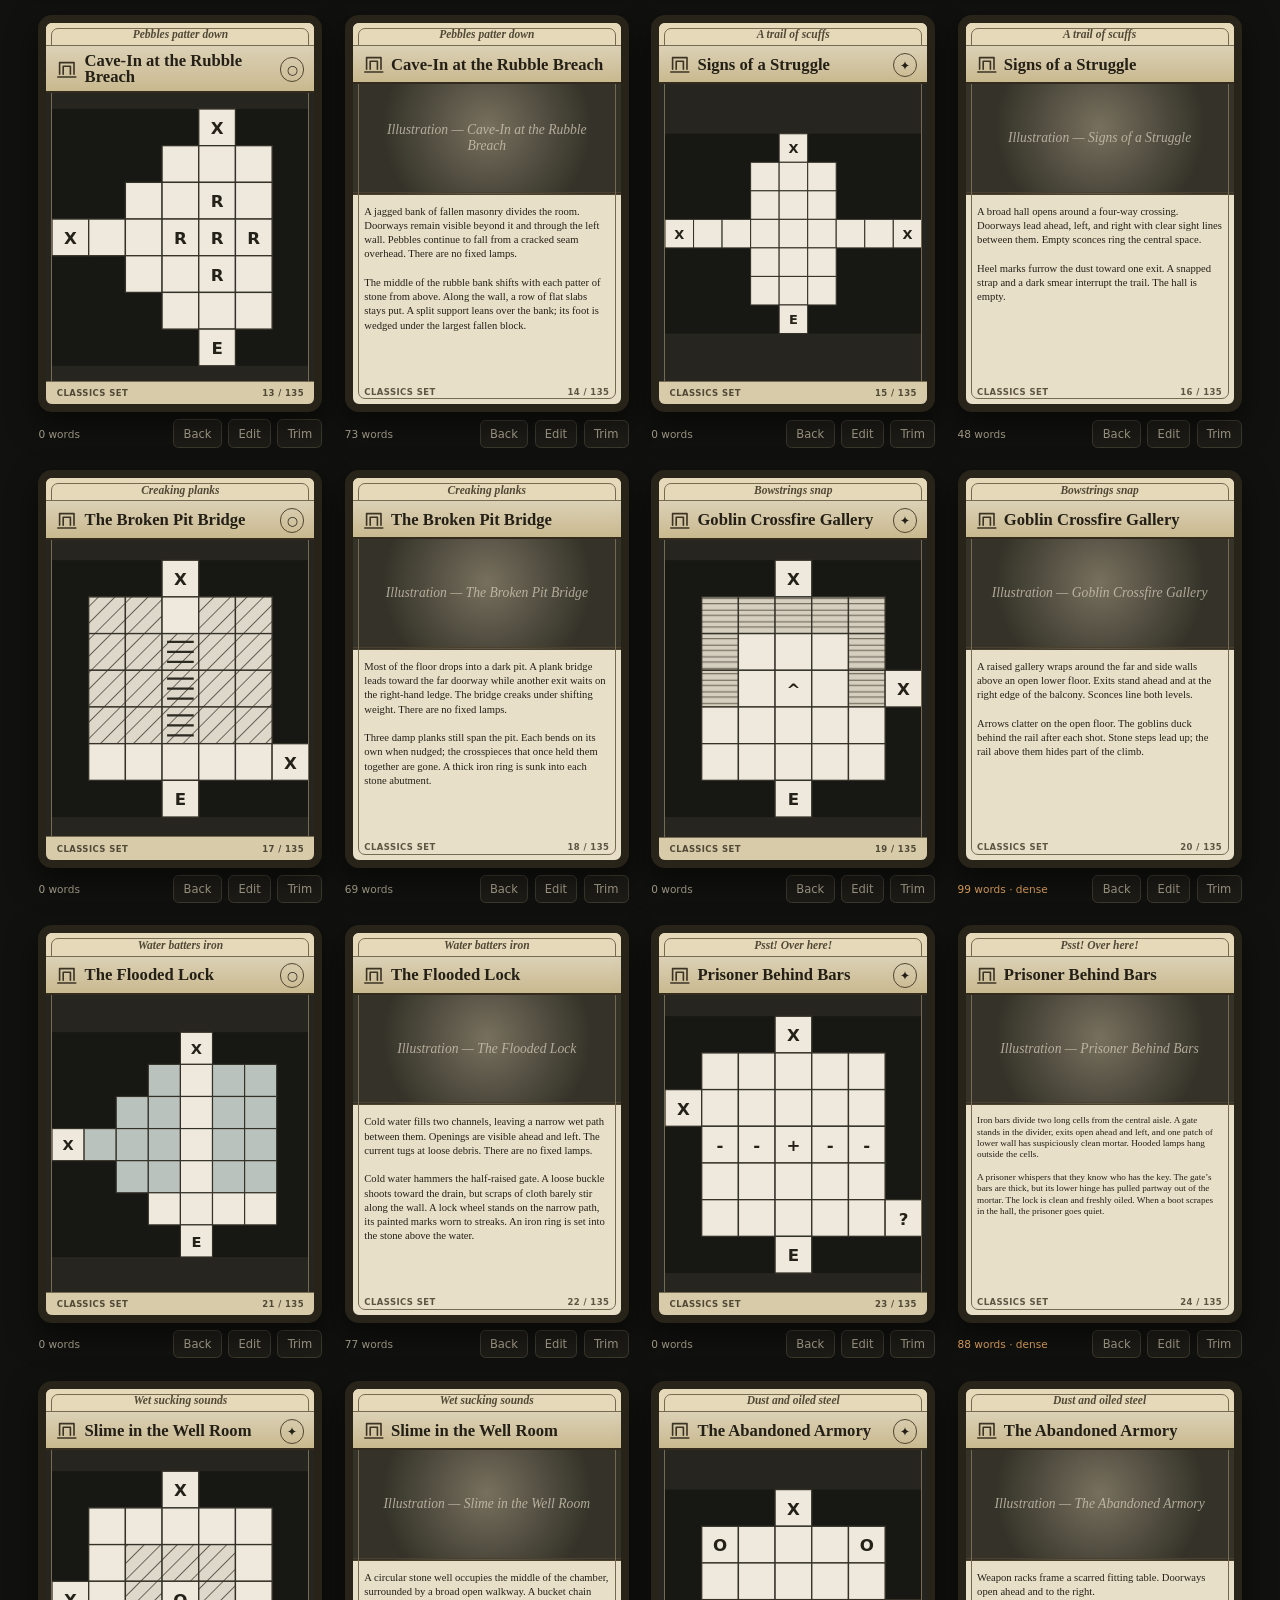
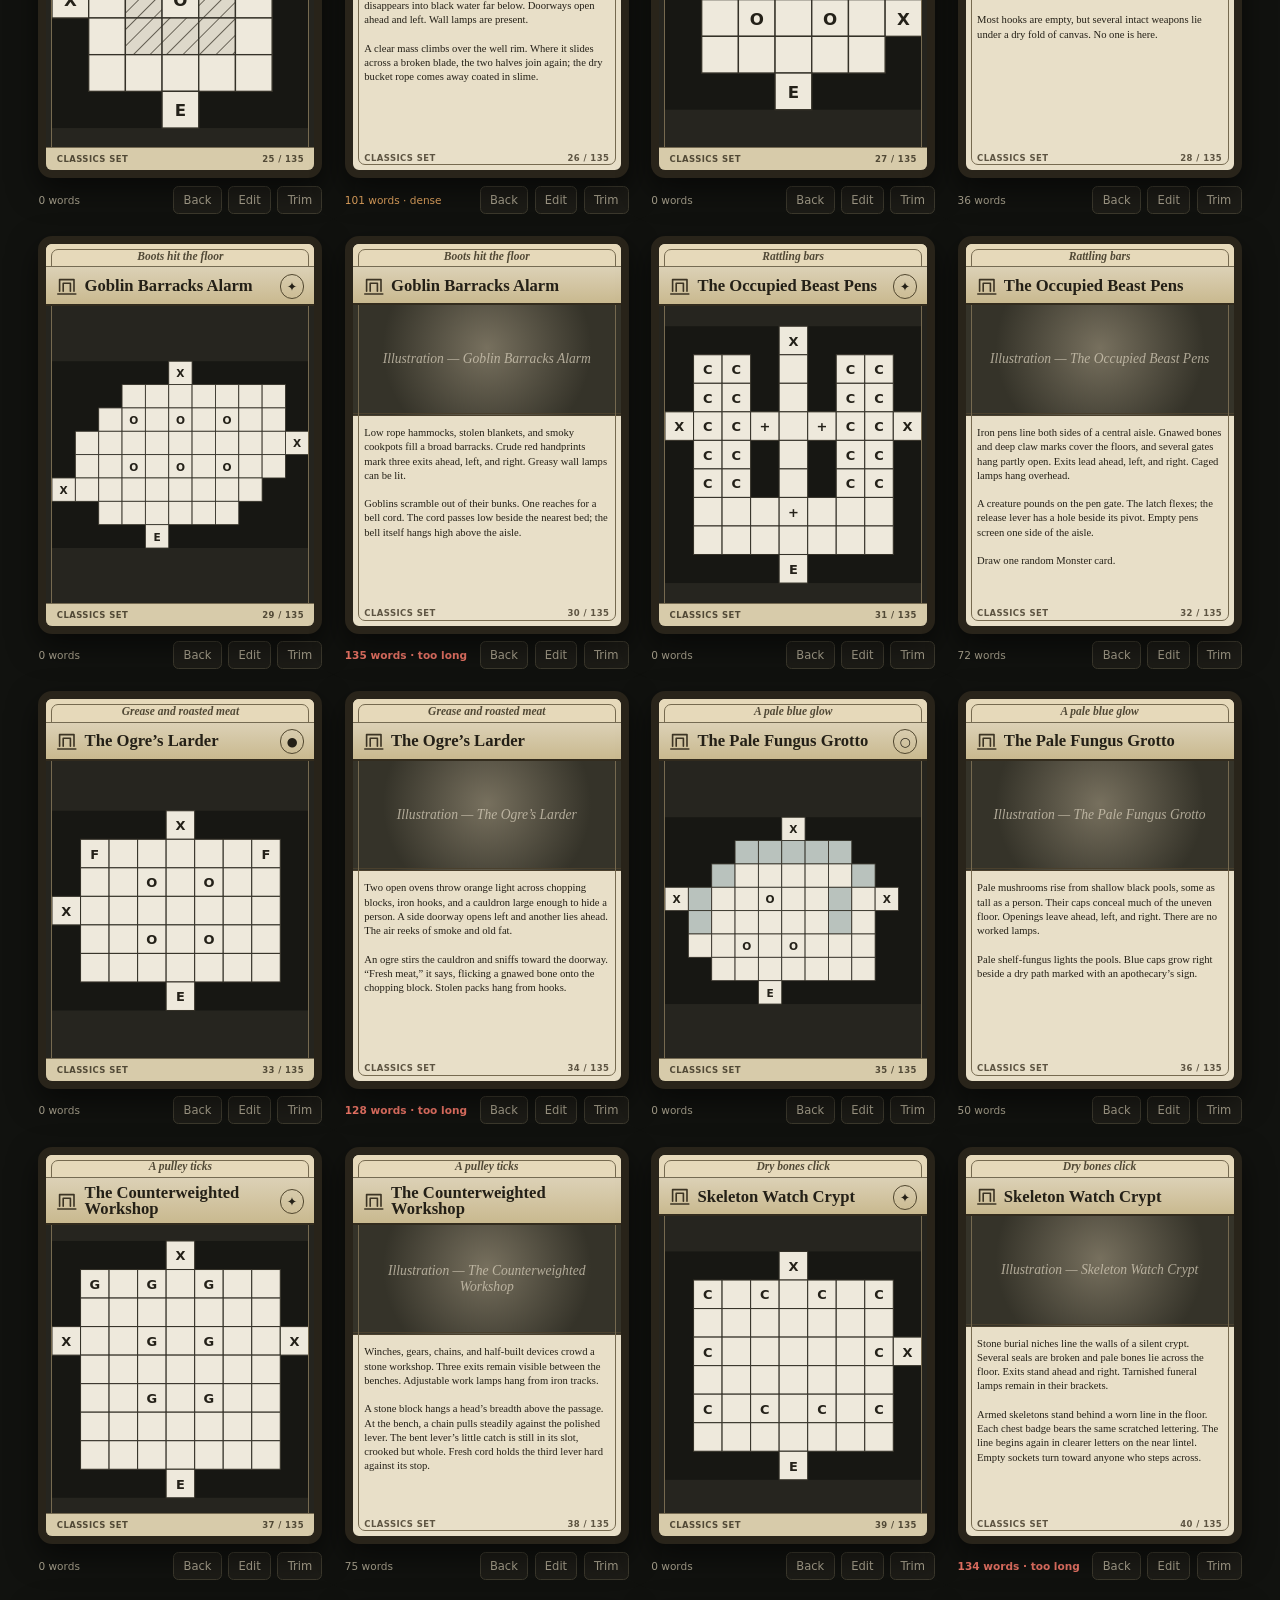
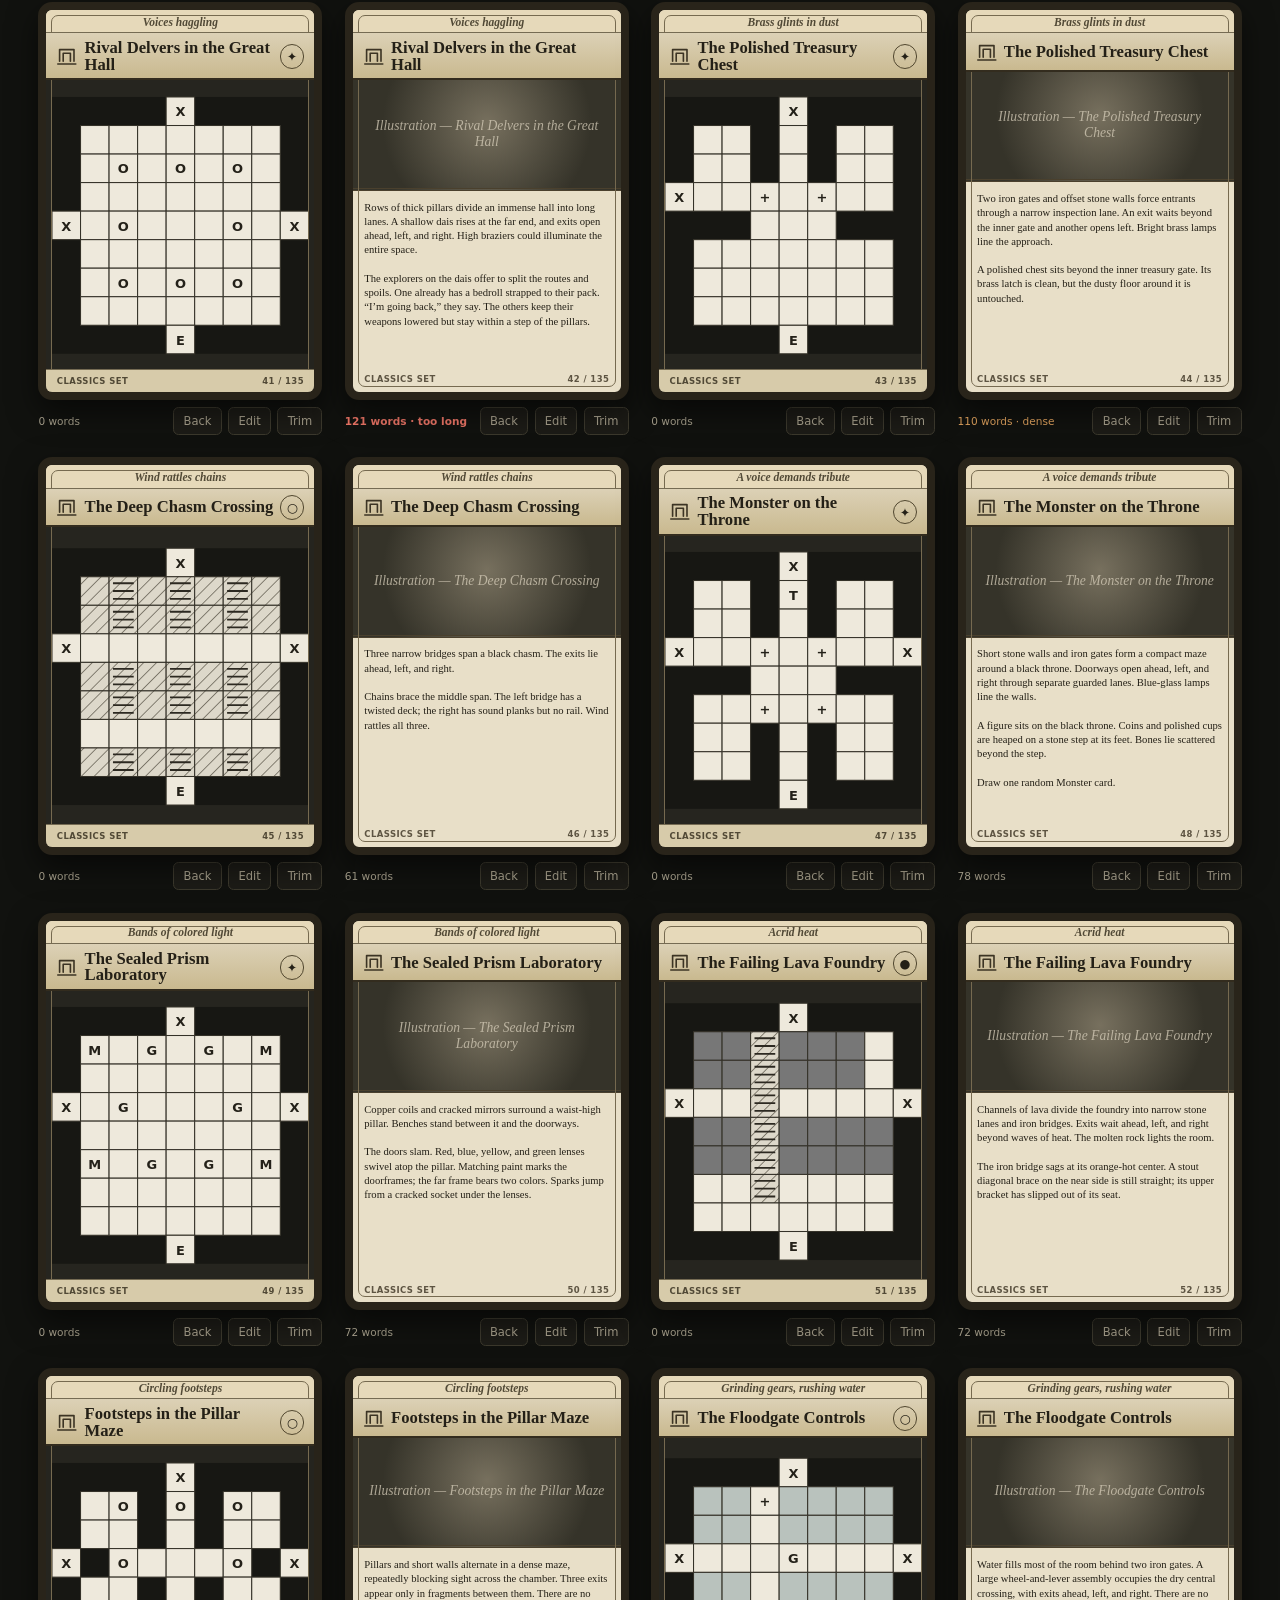
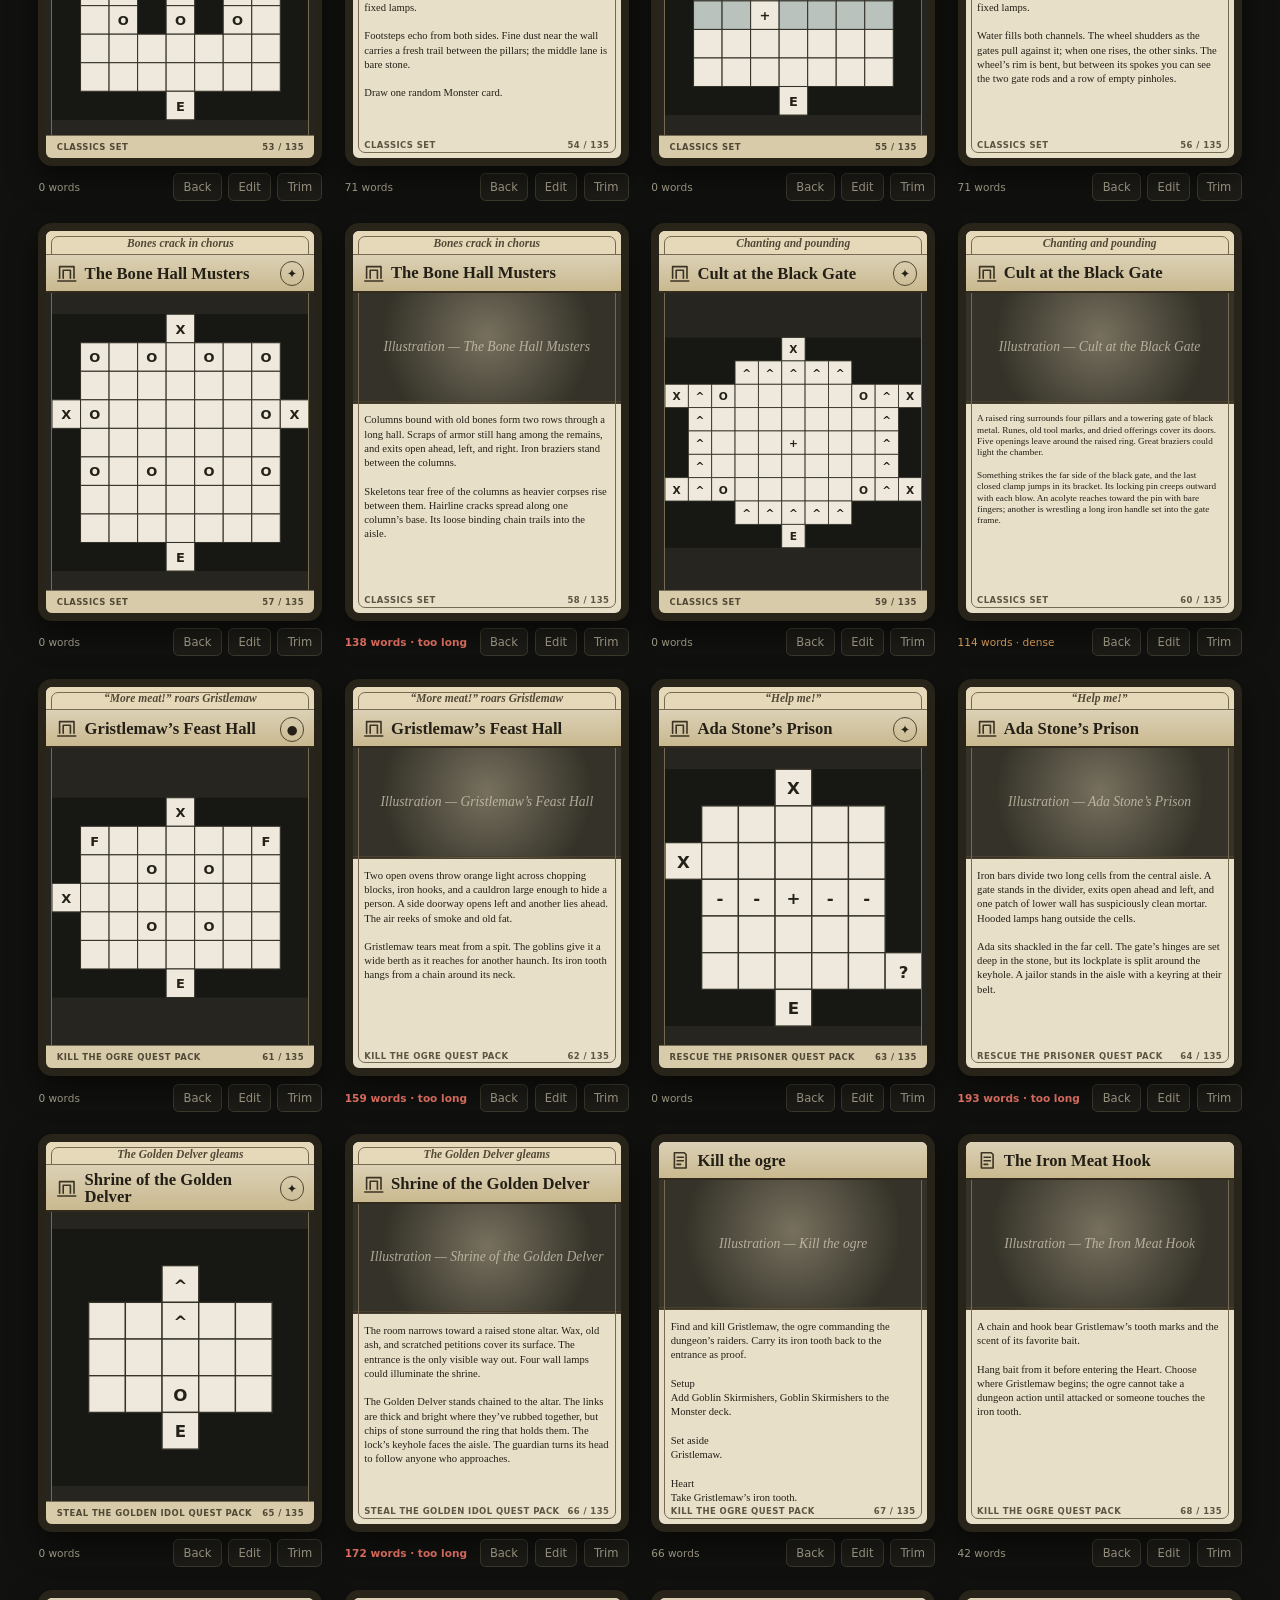
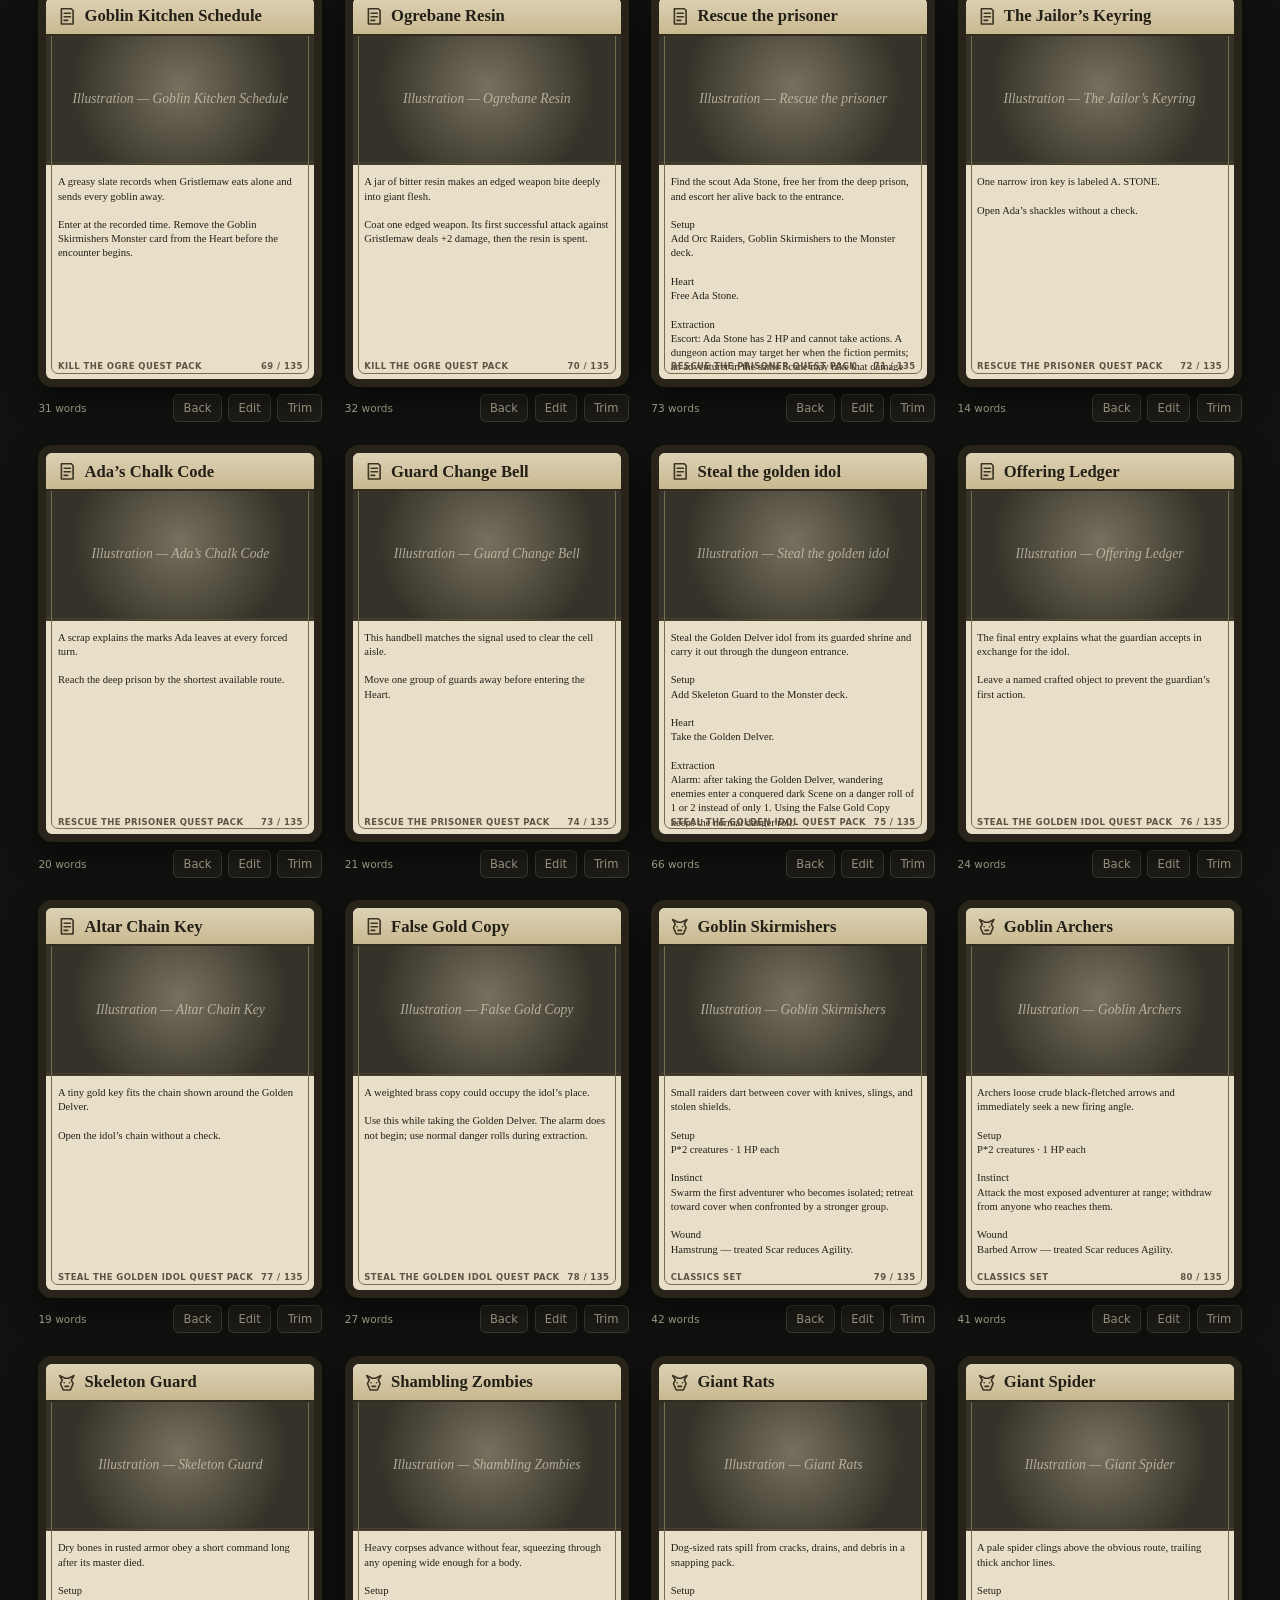
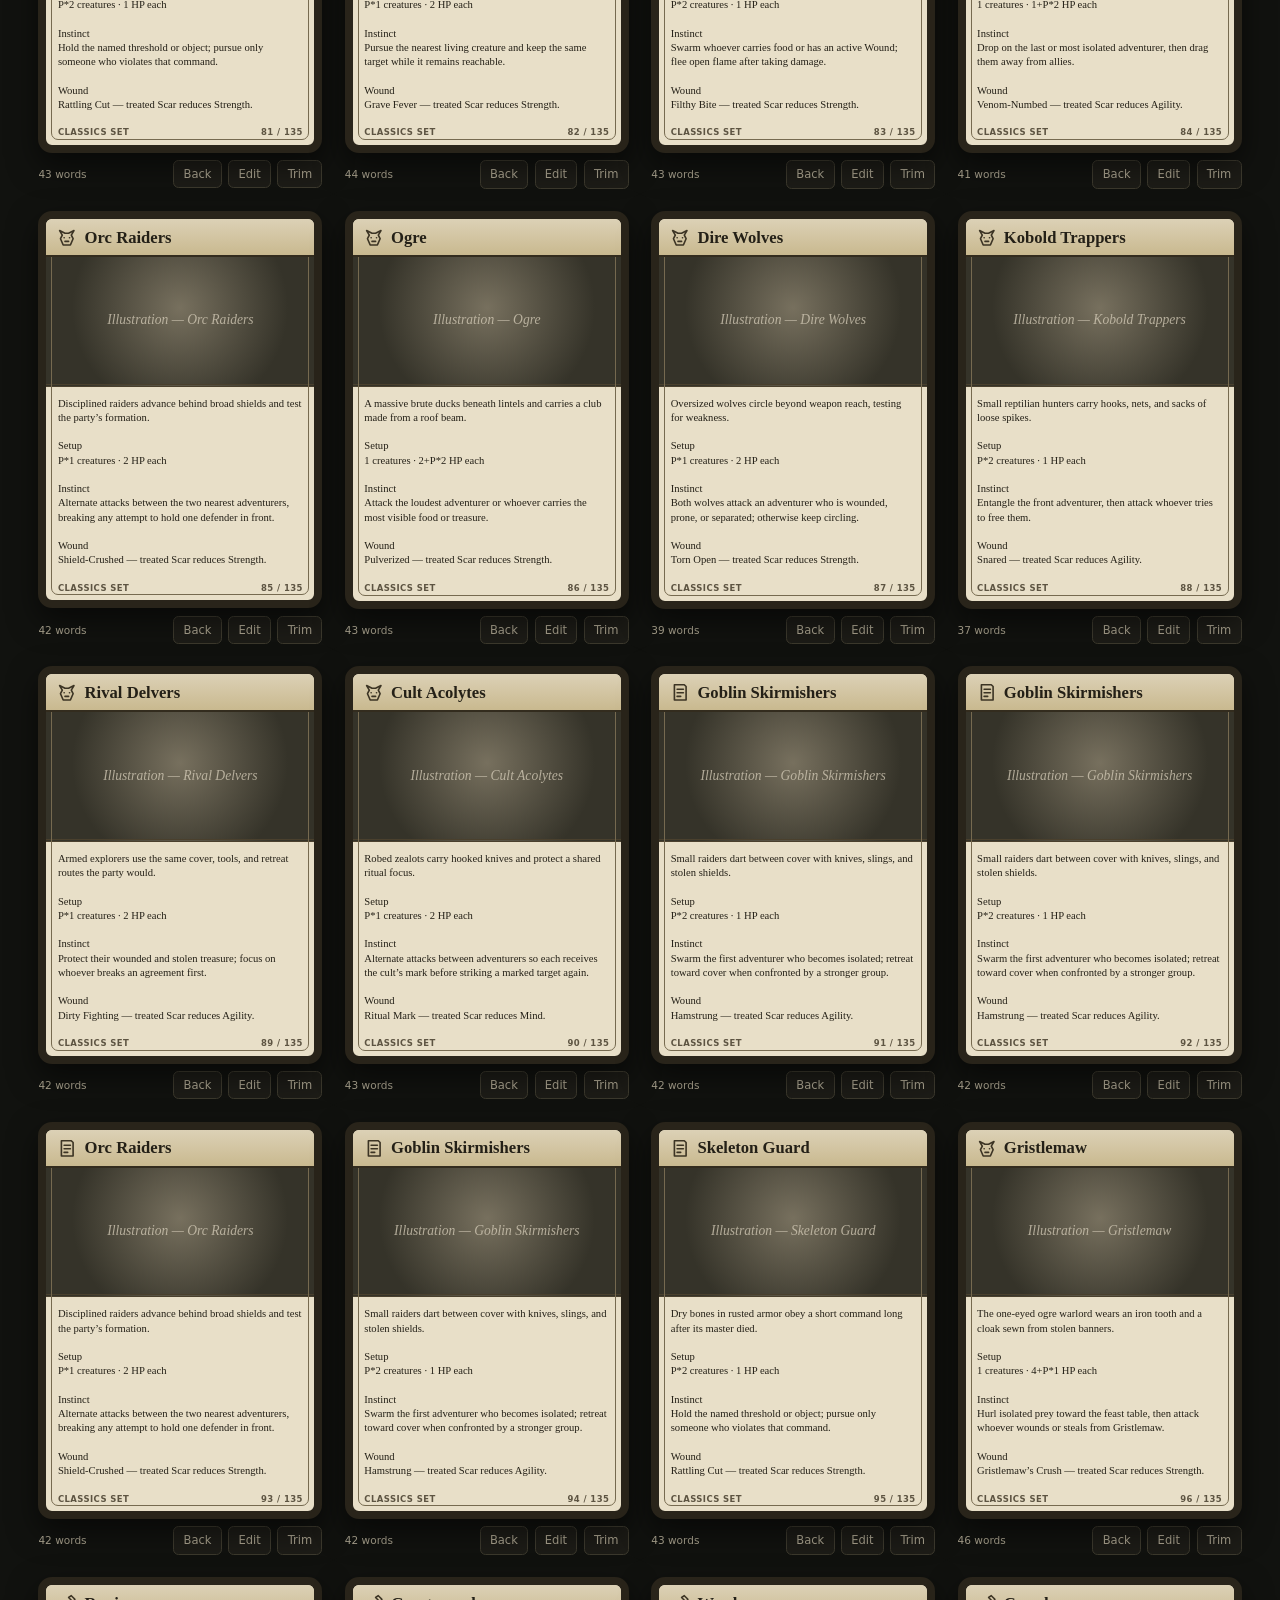
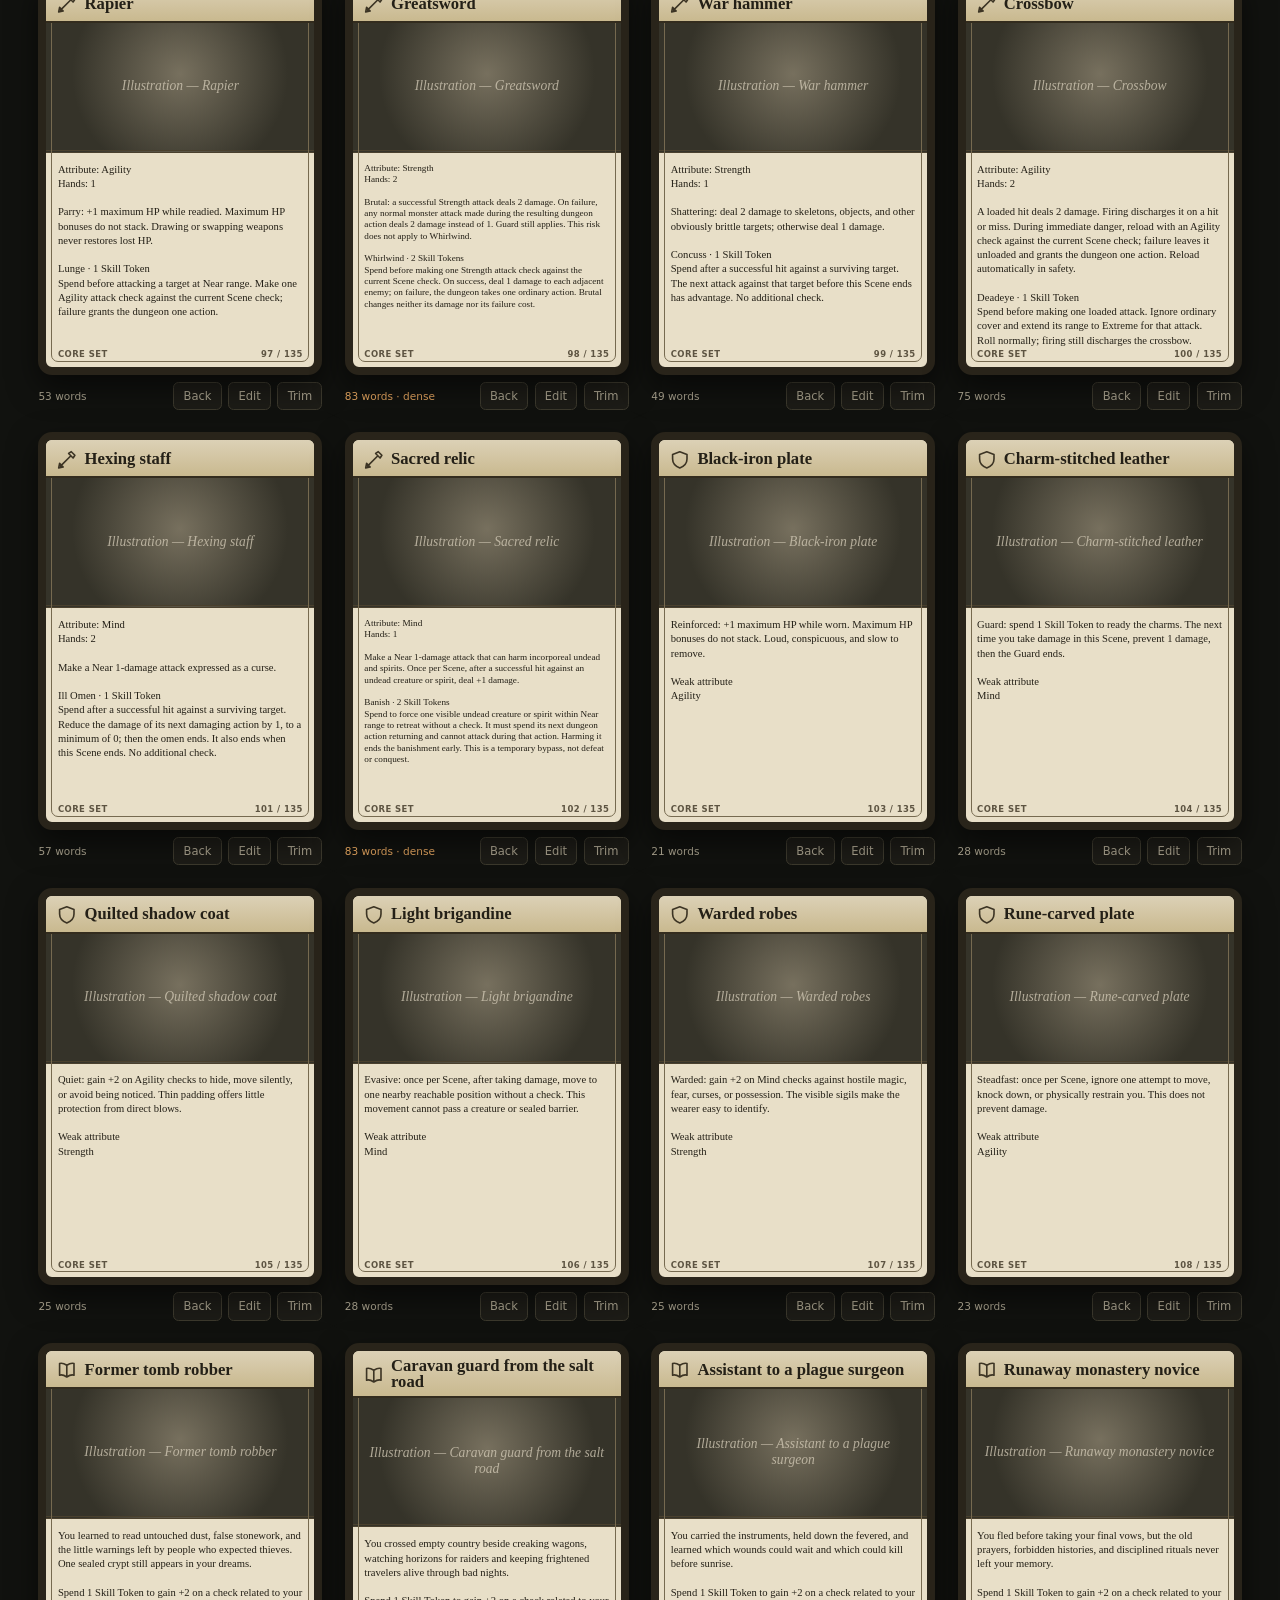
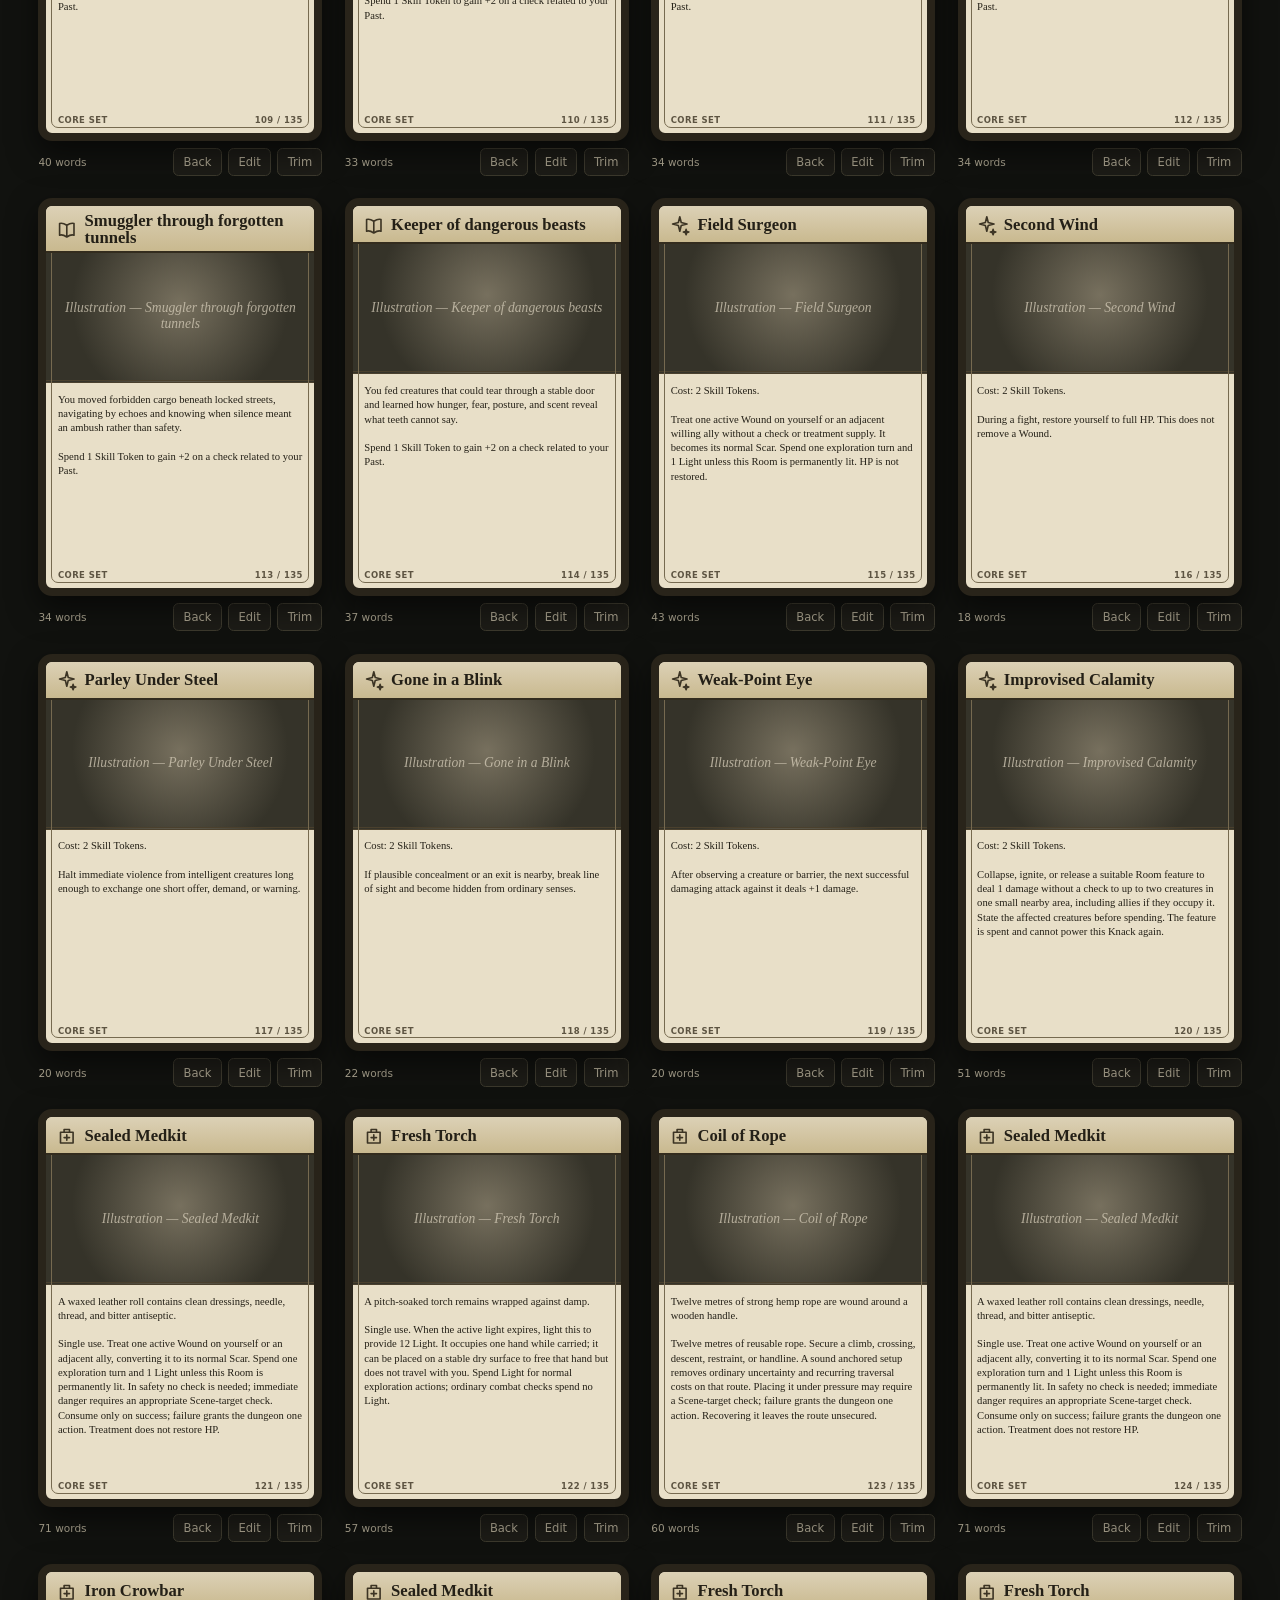
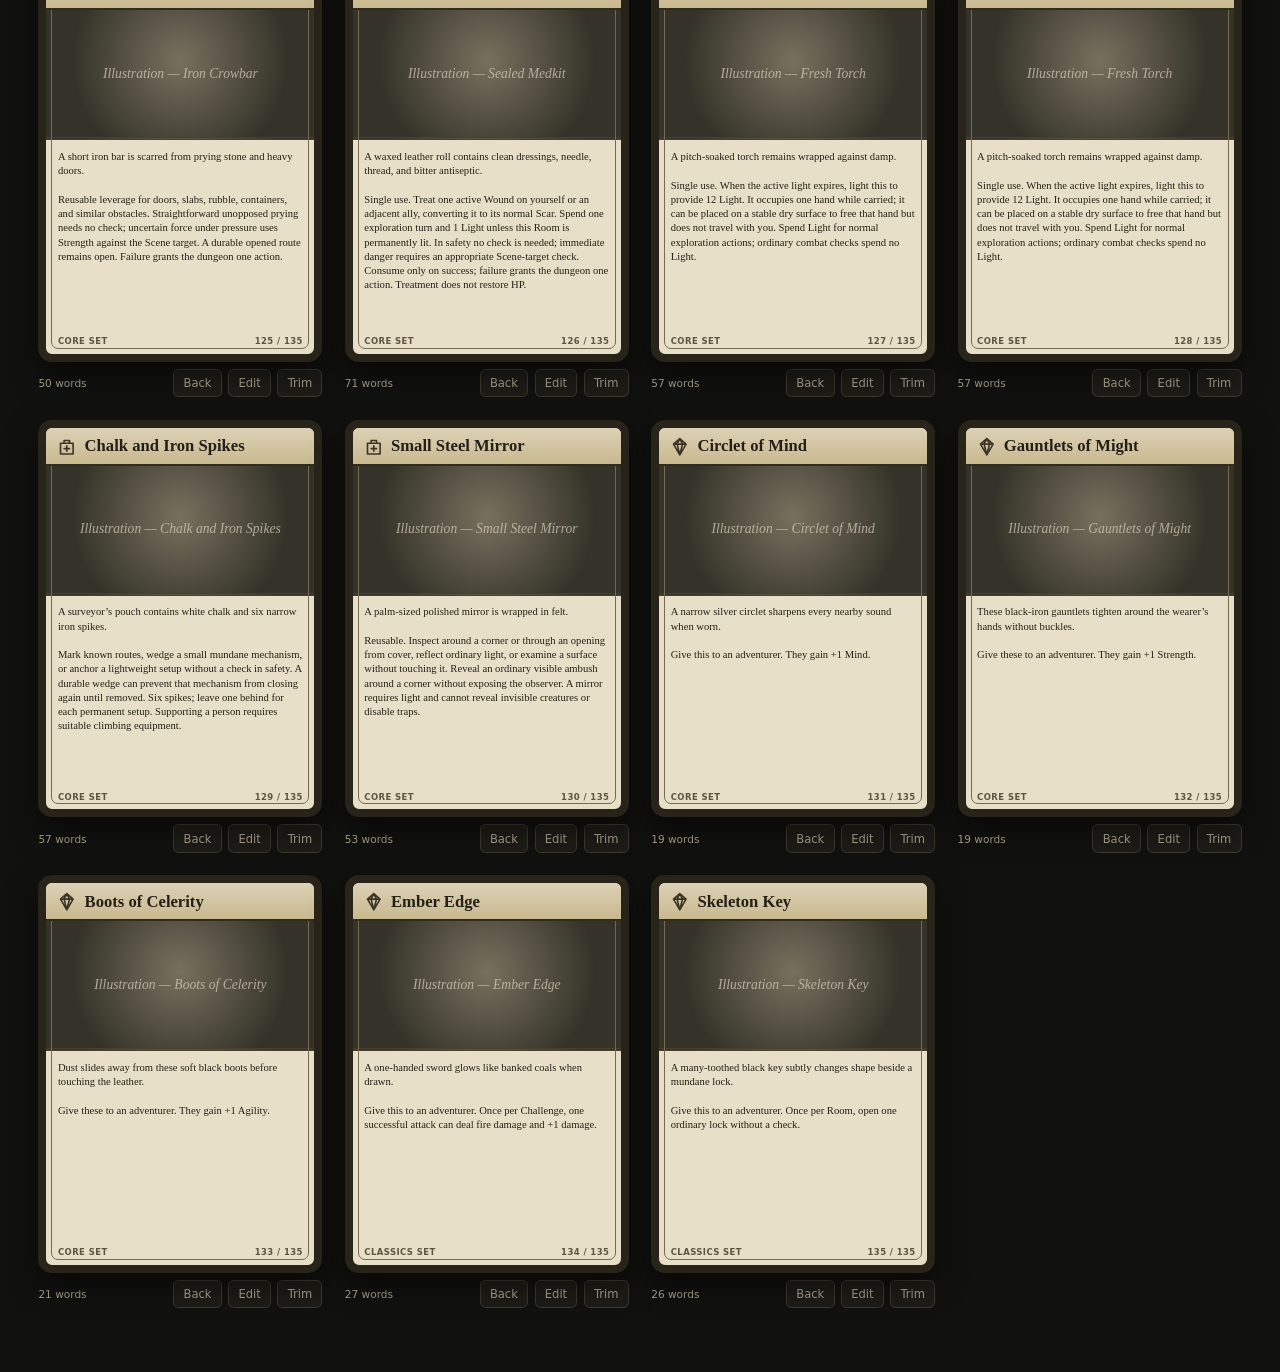
==== commit cf0cd519: "Standardize the full Classics Scene deck" ====
--- a/web/card-viewer.html
+++ b/web/card-viewer.html
@@ -20,7 +20,7 @@
       </div>
     </div>
     <div class="header-actions">
-      <span class="build-badge">Build 20261126.1</span>
+      <span class="build-badge">Build 20261126.3</span>
       <button type="button" class="button" id="print-button">Print visible</button>
       <button type="button" class="button primary" id="export-button">Export CSV</button>
     </div>
@@ -70,7 +70,7 @@
   </div>
 
   <div id="toast" class="toast" role="status" aria-live="polite"></div>
-  <script src="data.js?build=20261126.1"></script>
-  <script src="card-viewer.js?build=20261126.1"></script>
+  <script src="data.js?build=20261126.3"></script>
+  <script src="card-viewer.js?build=20261126.3"></script>
 </body>
 </html>
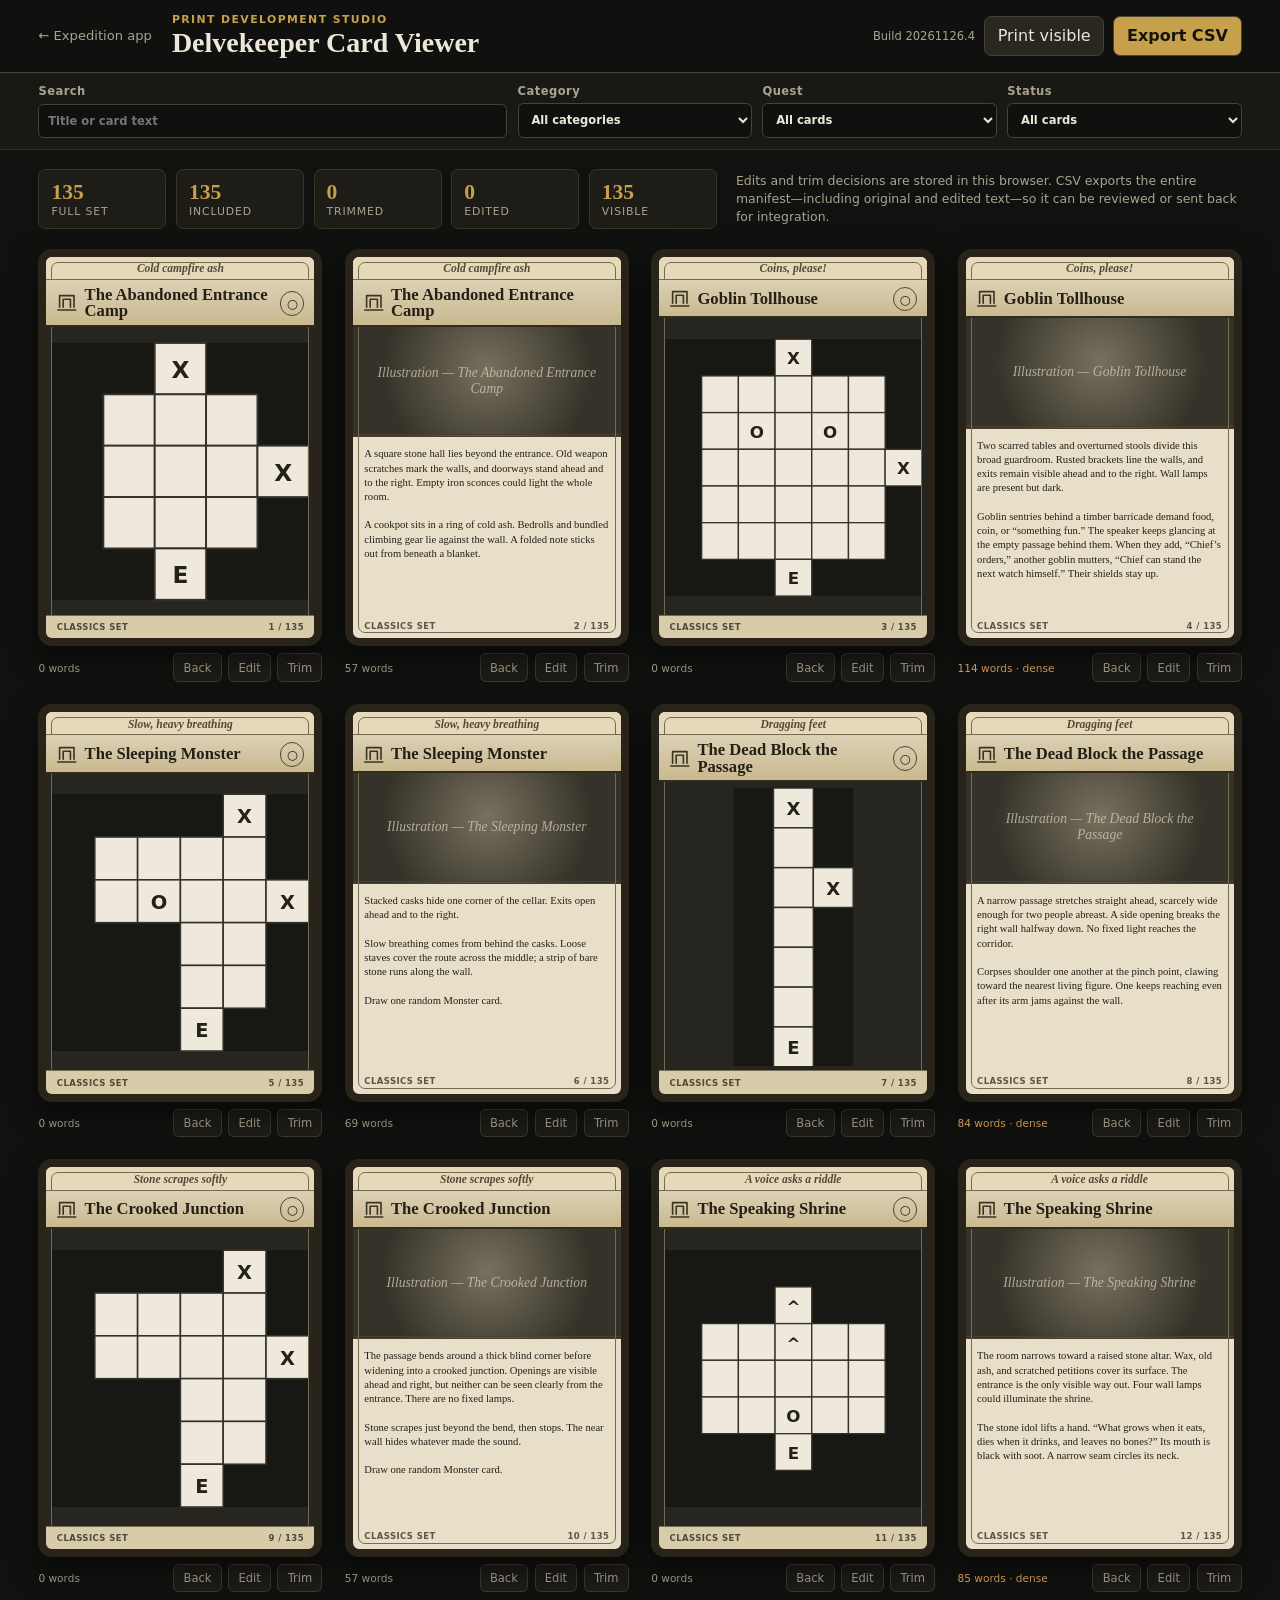
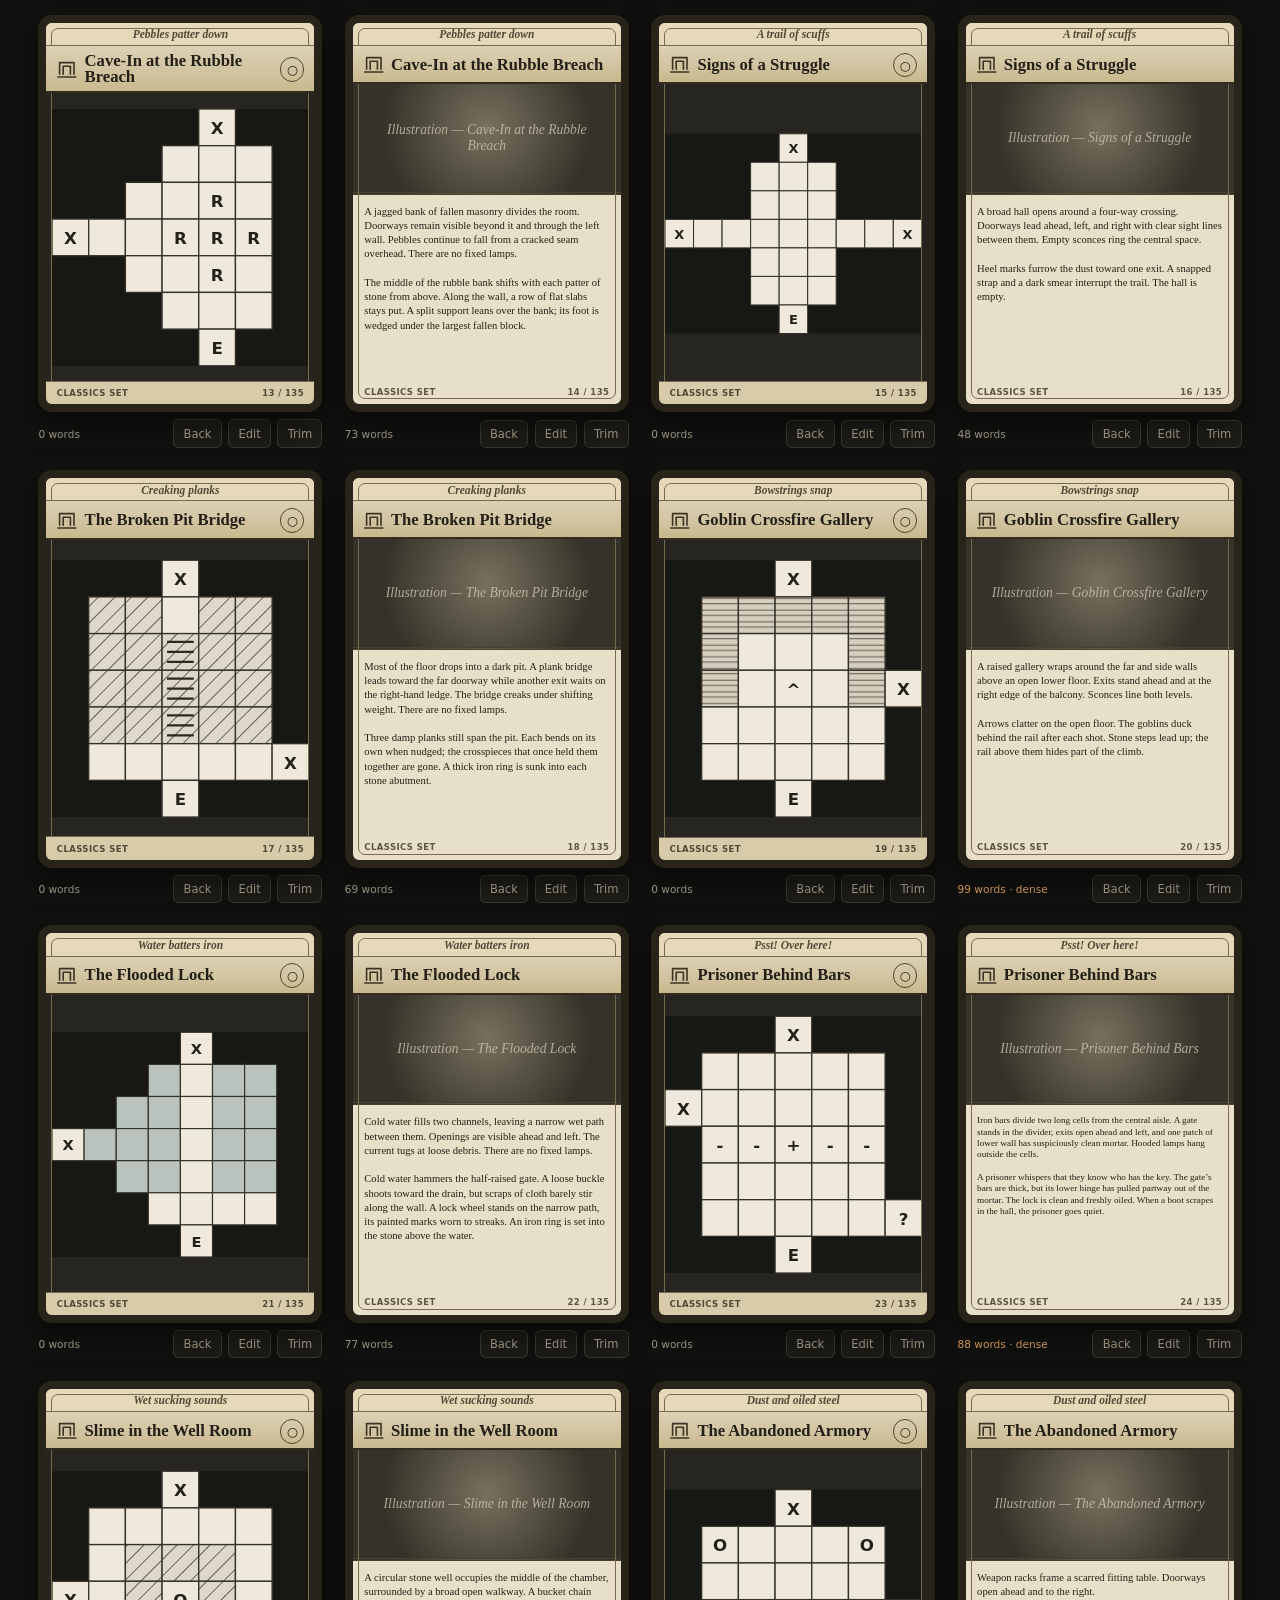
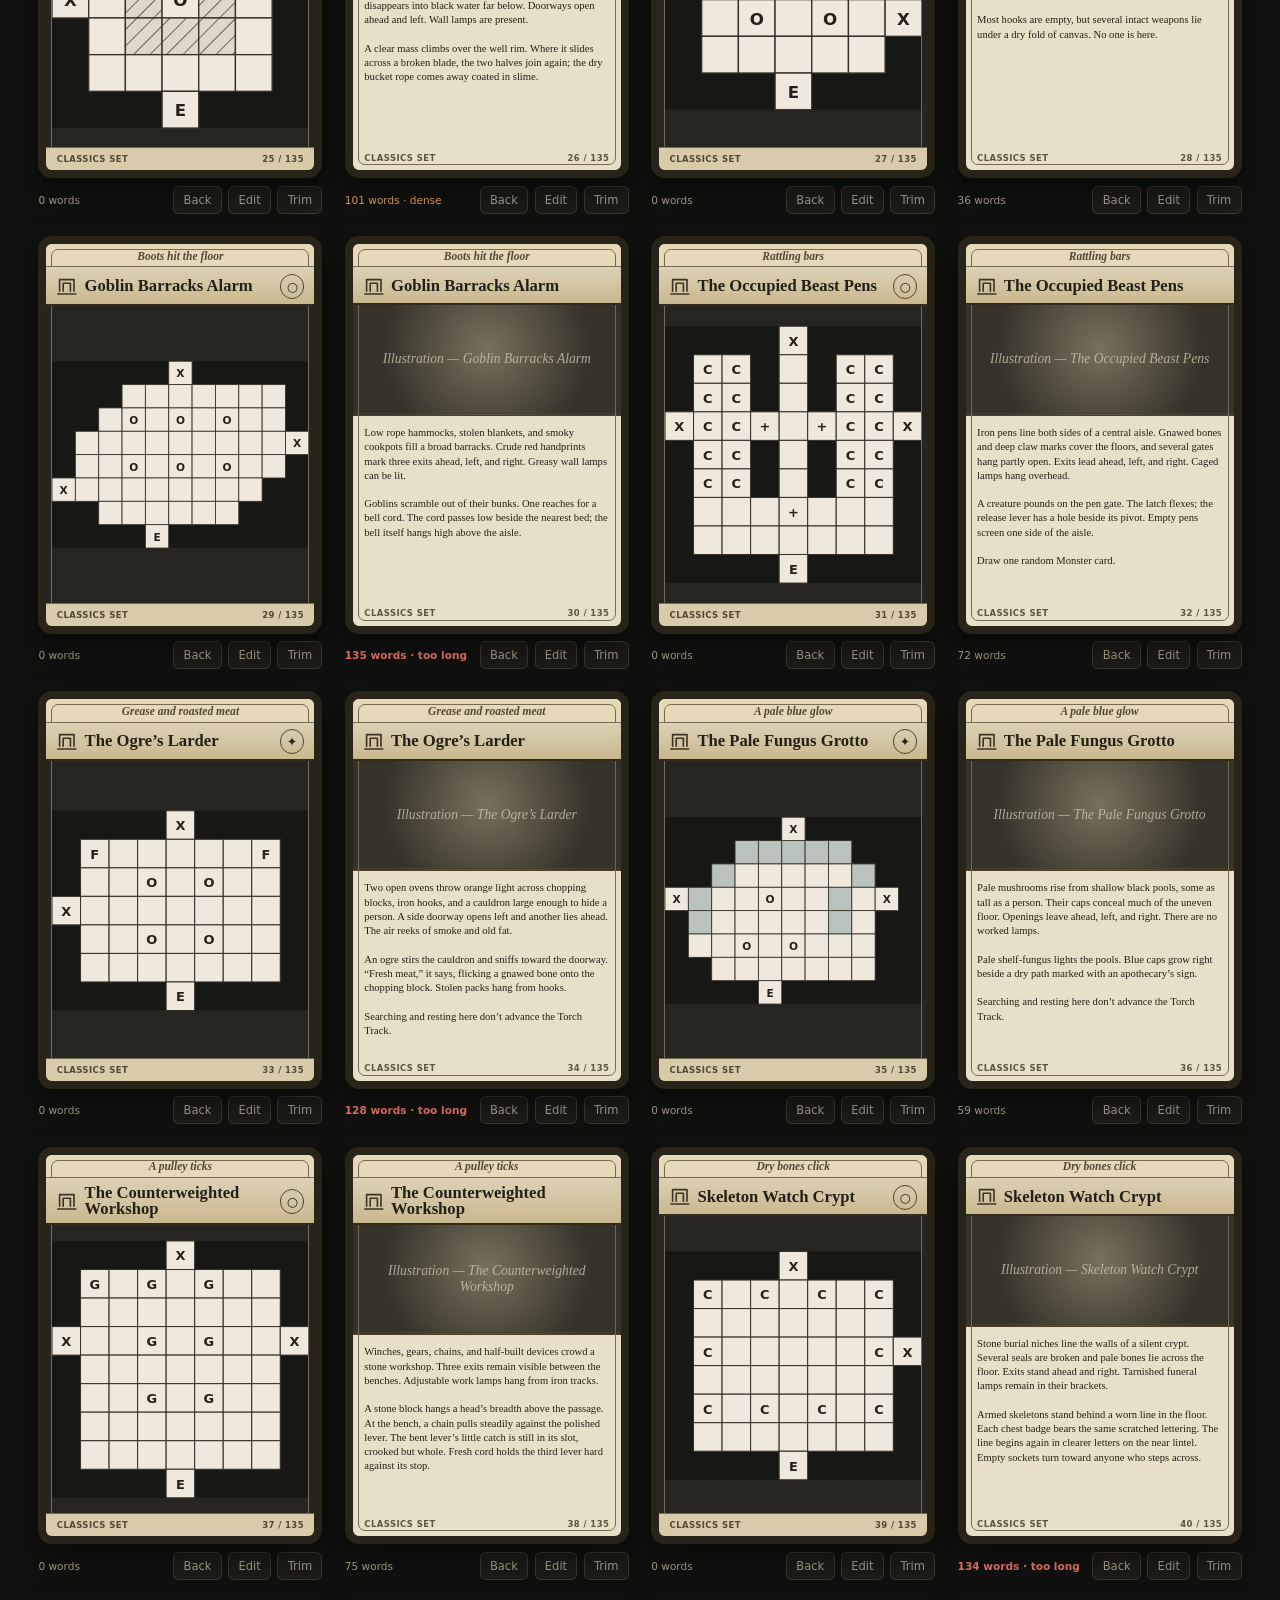
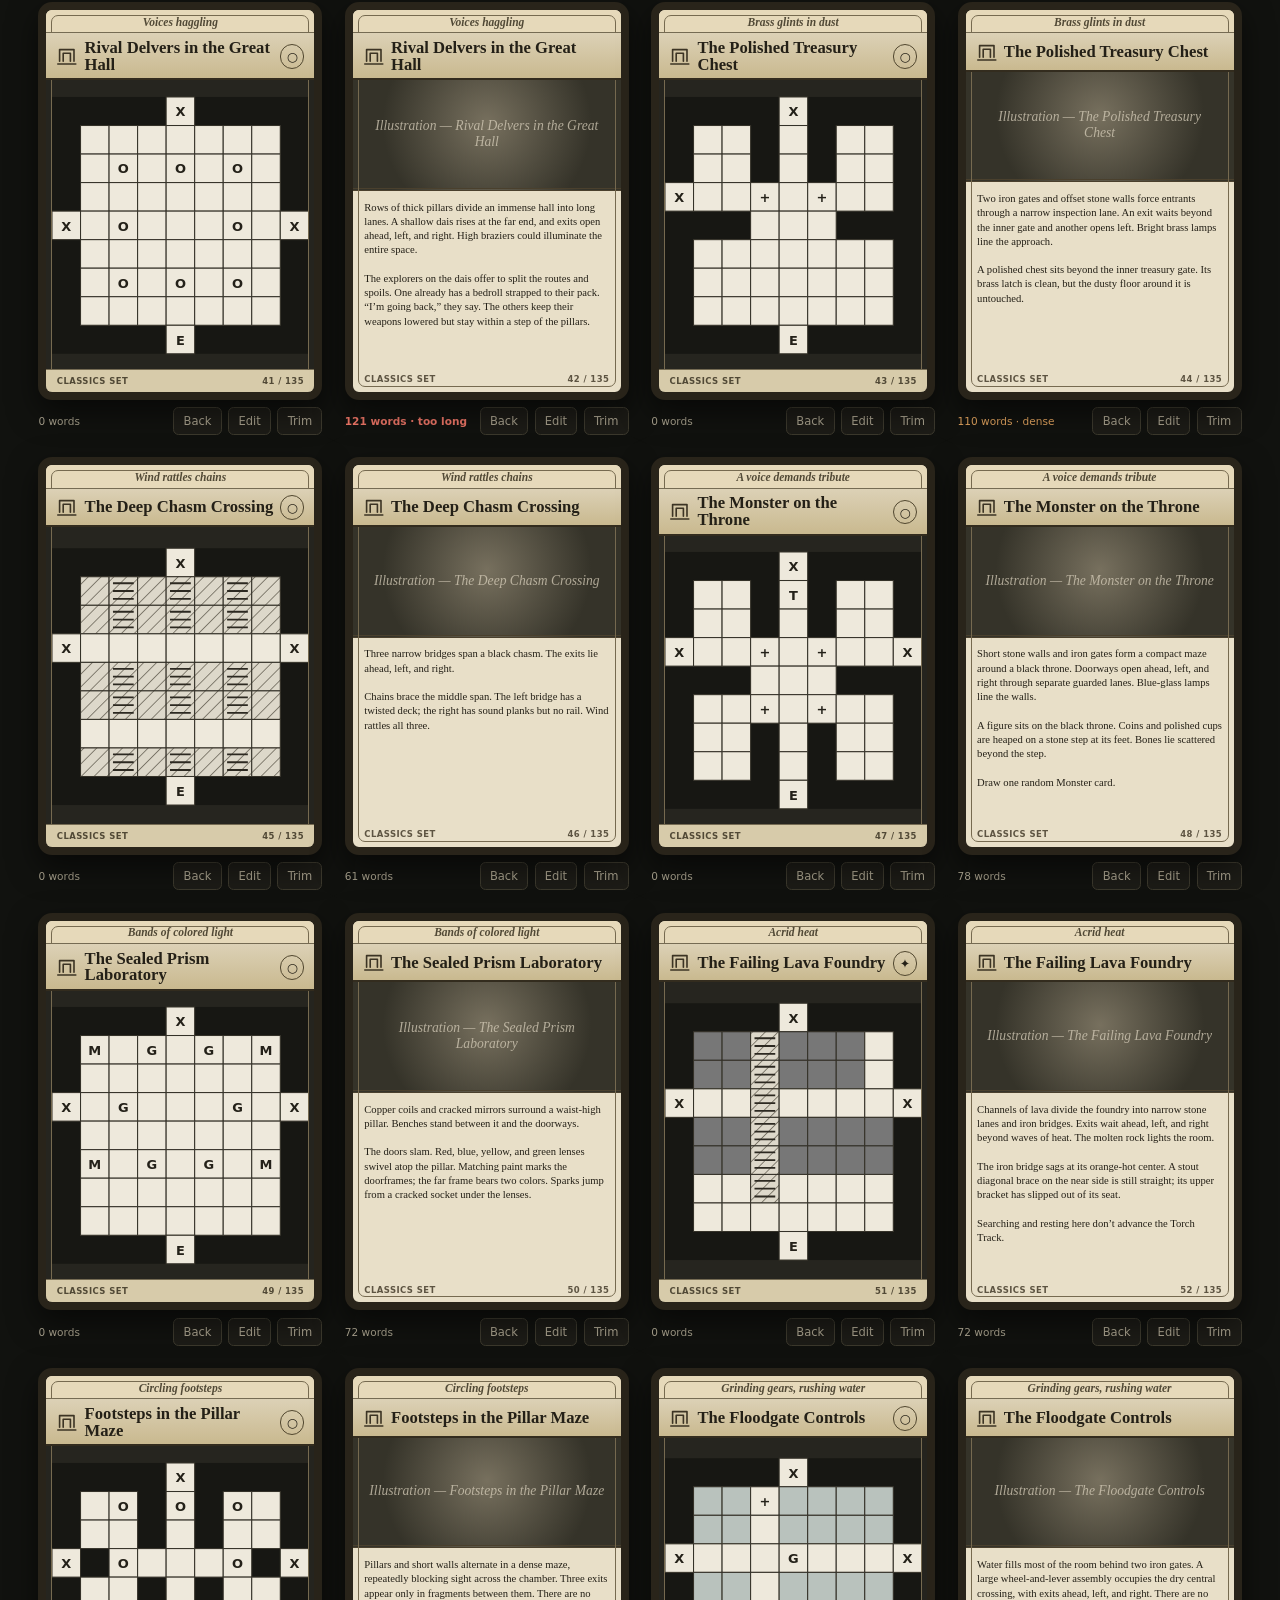
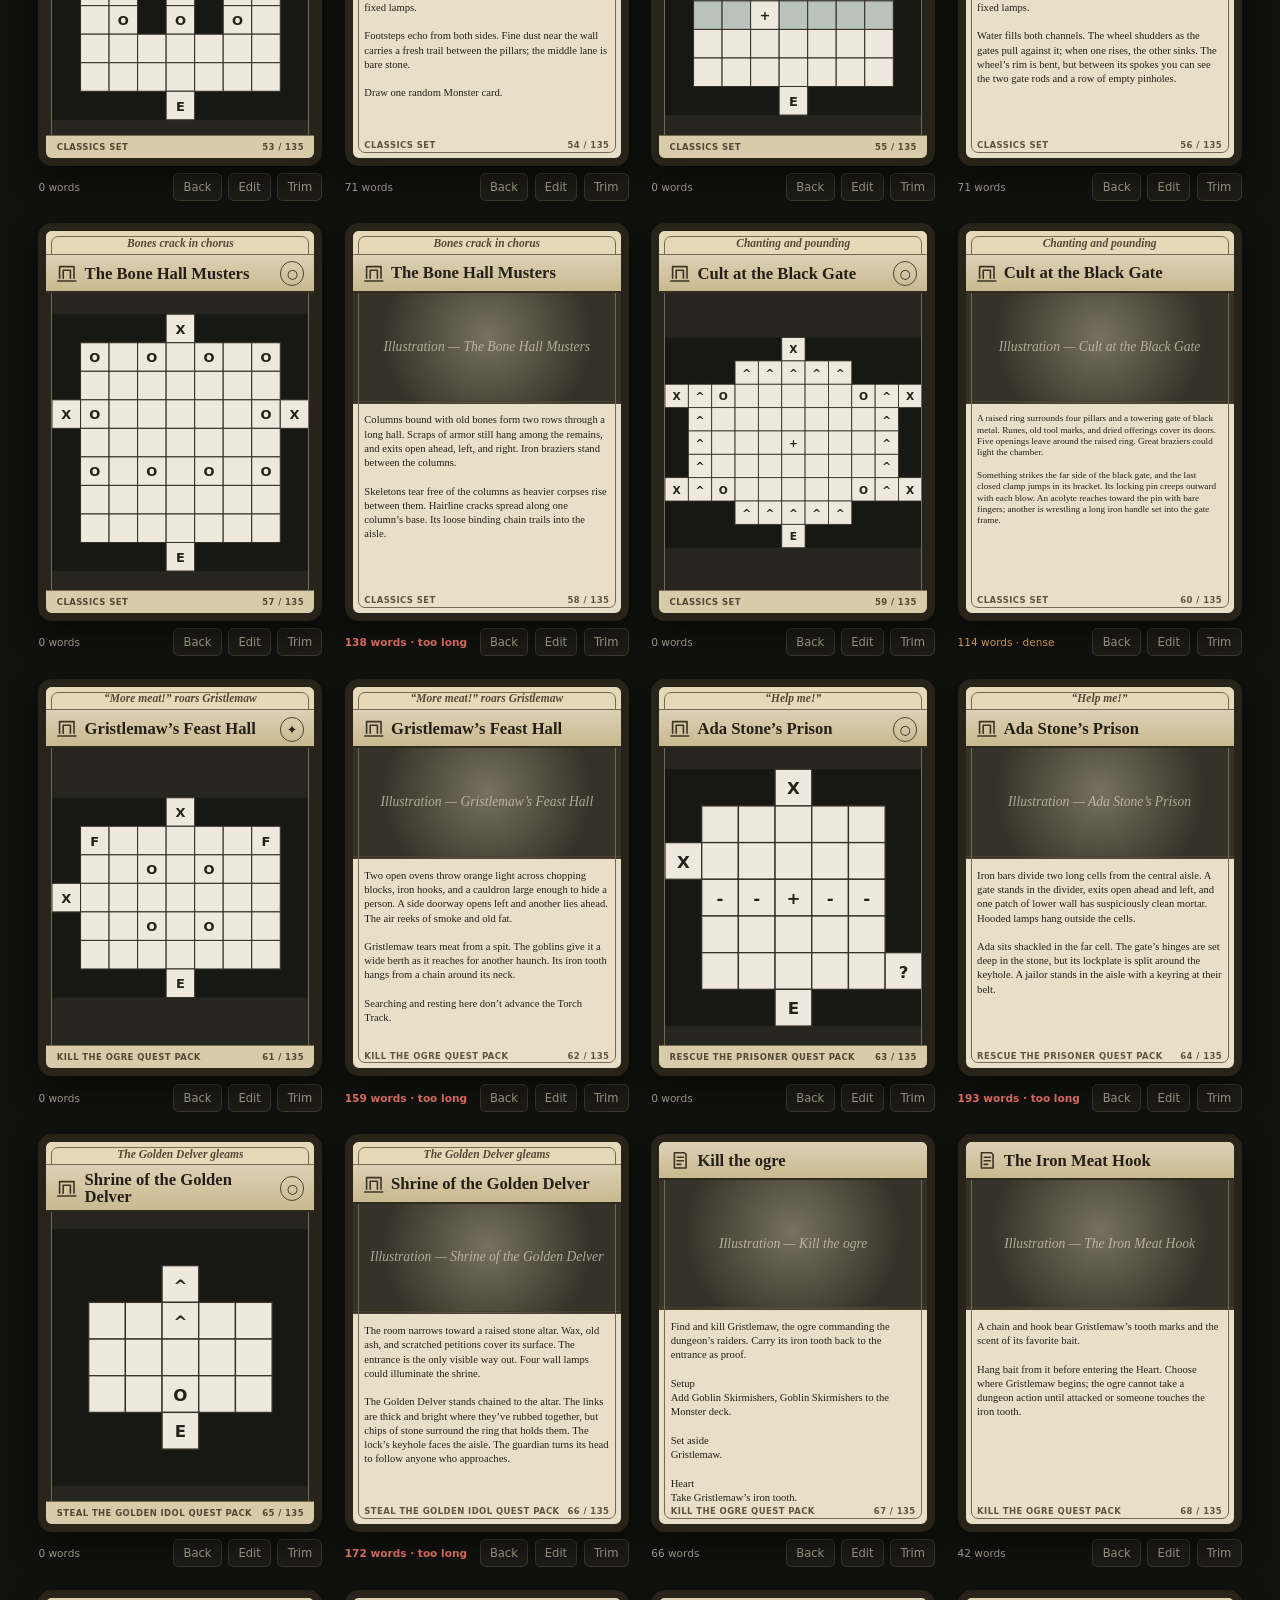
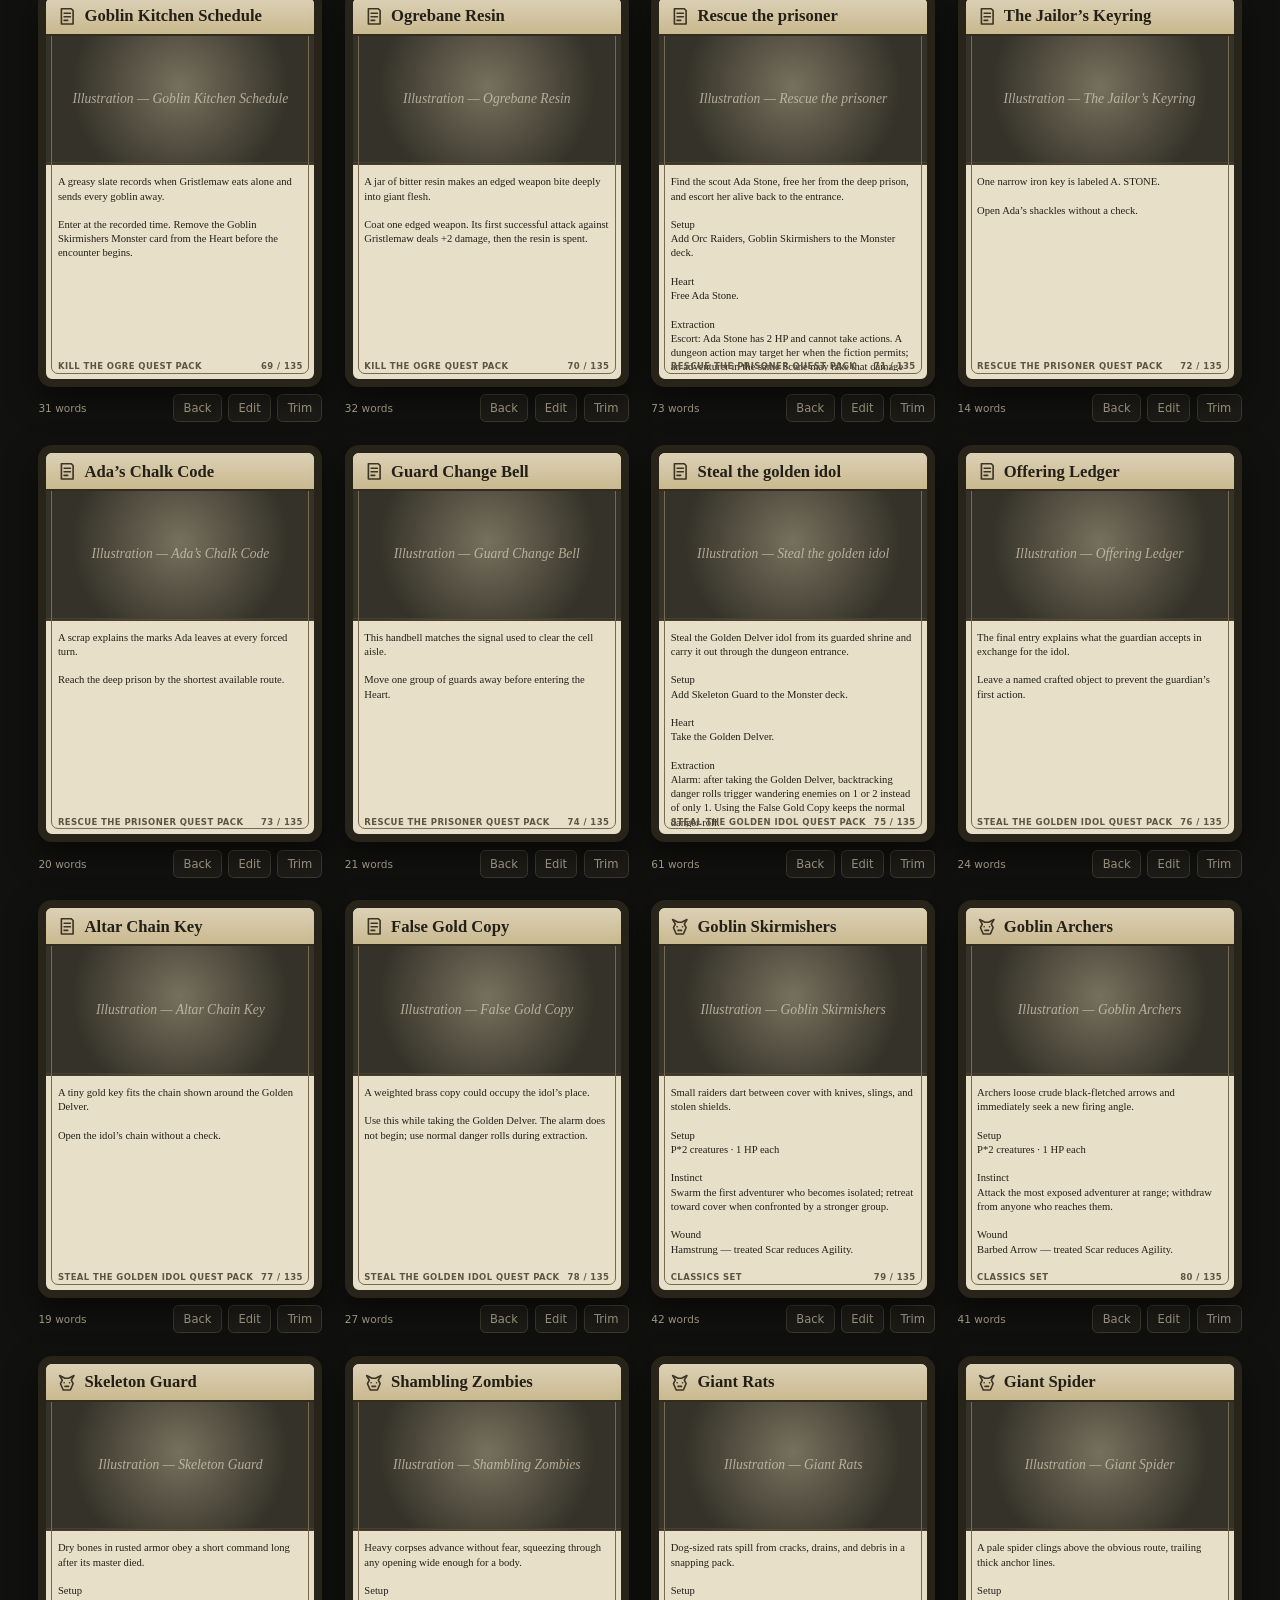
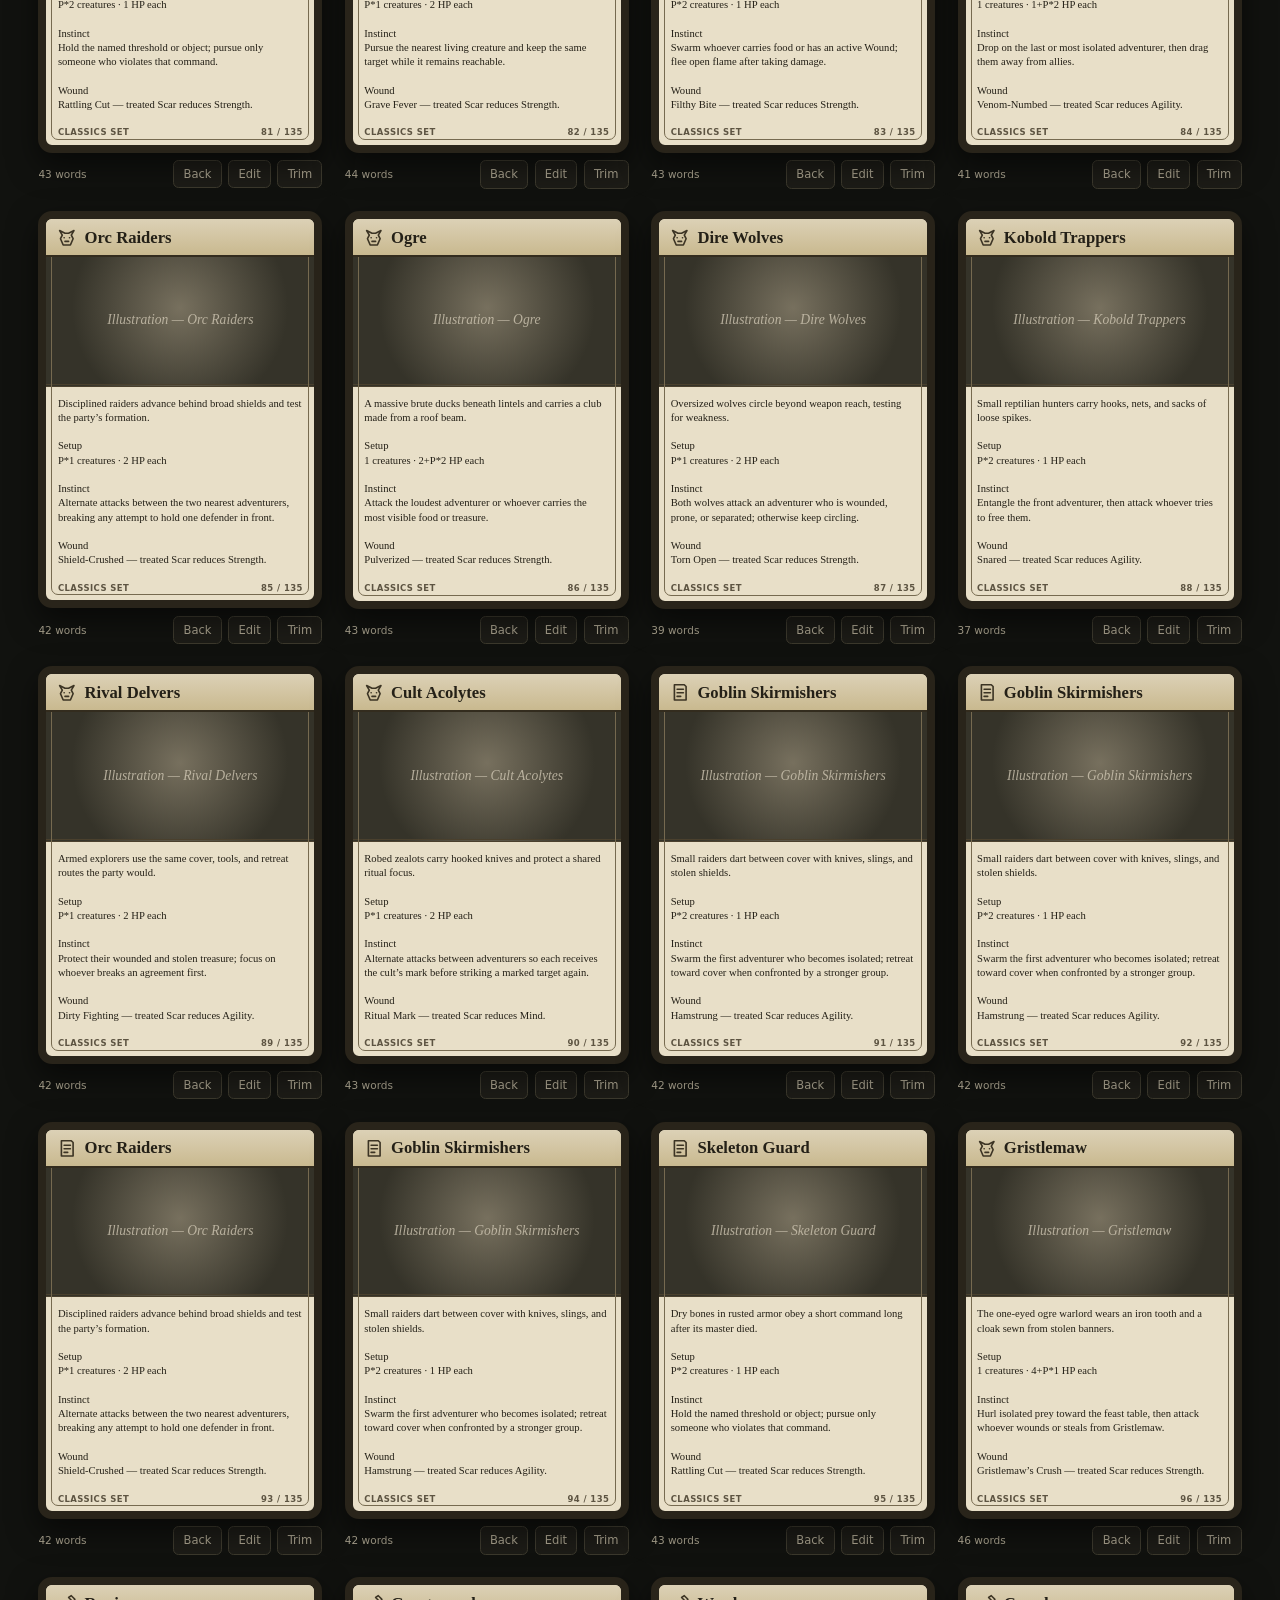
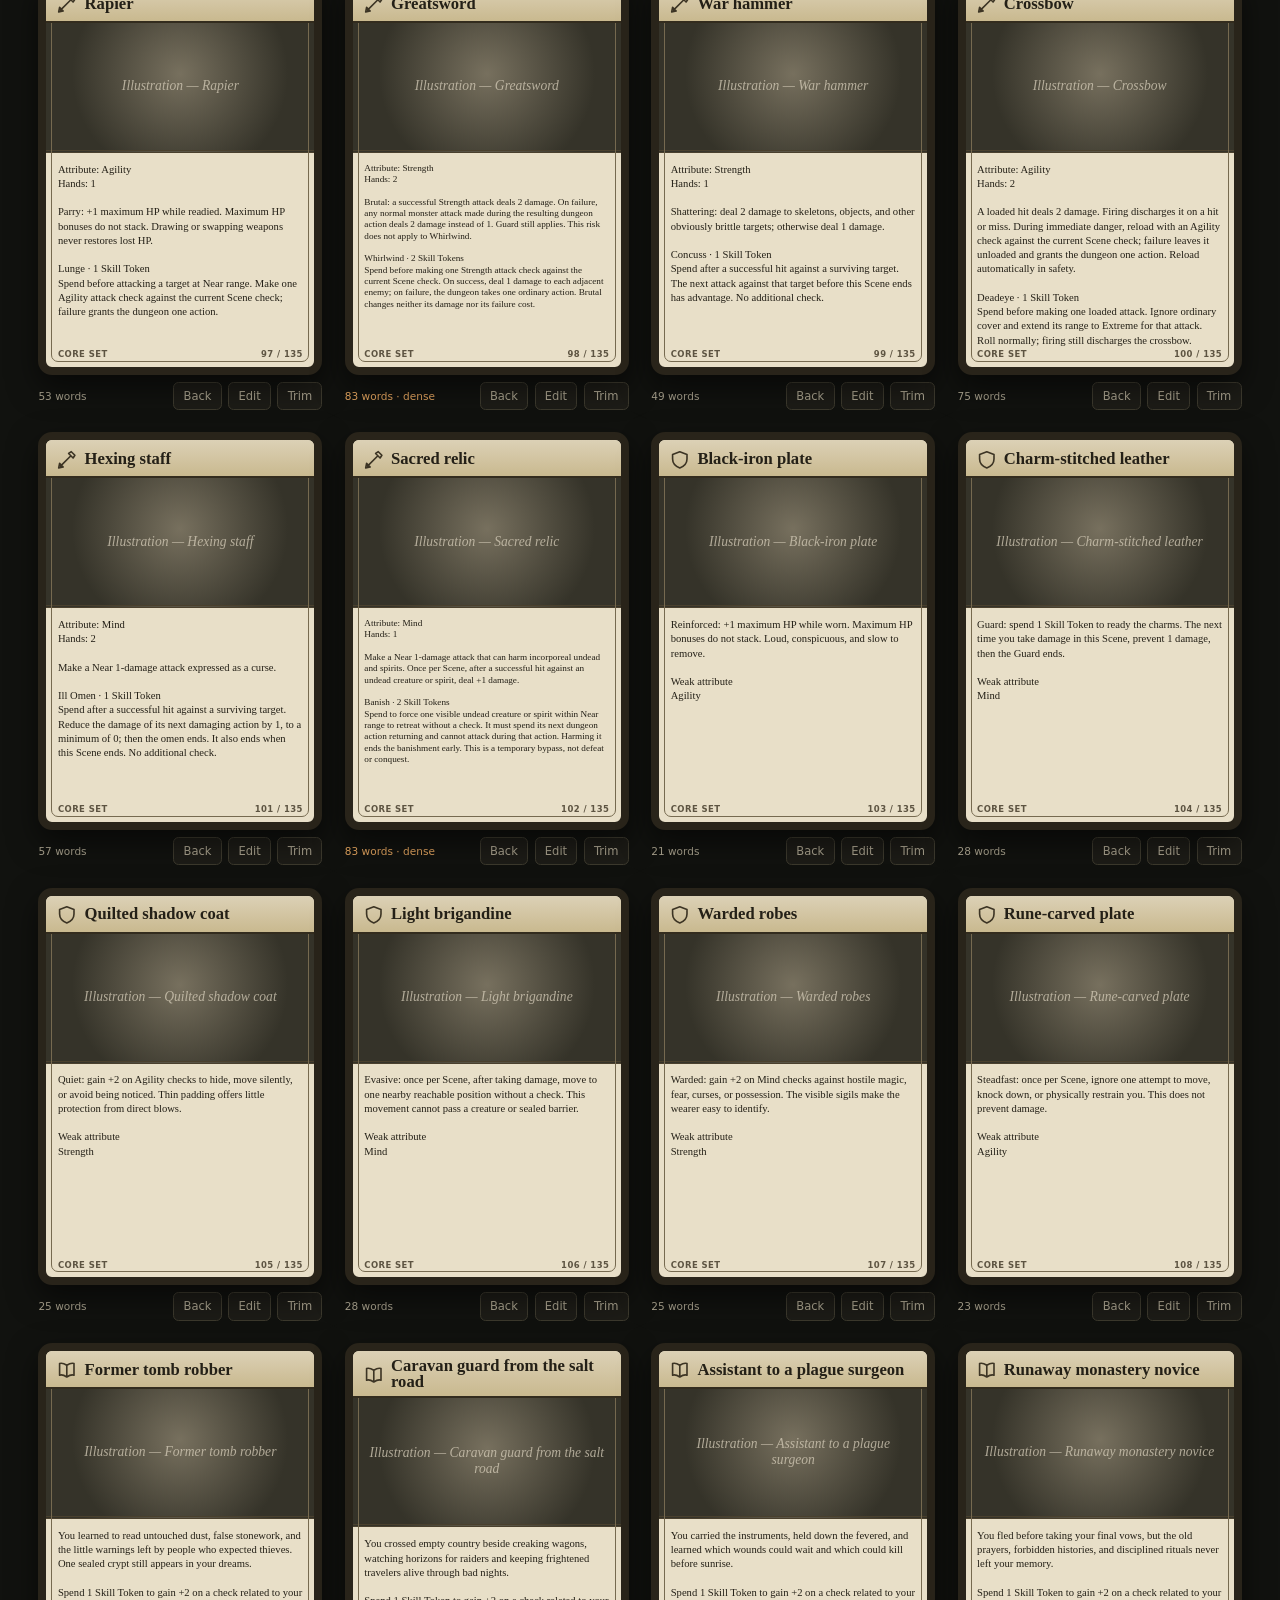
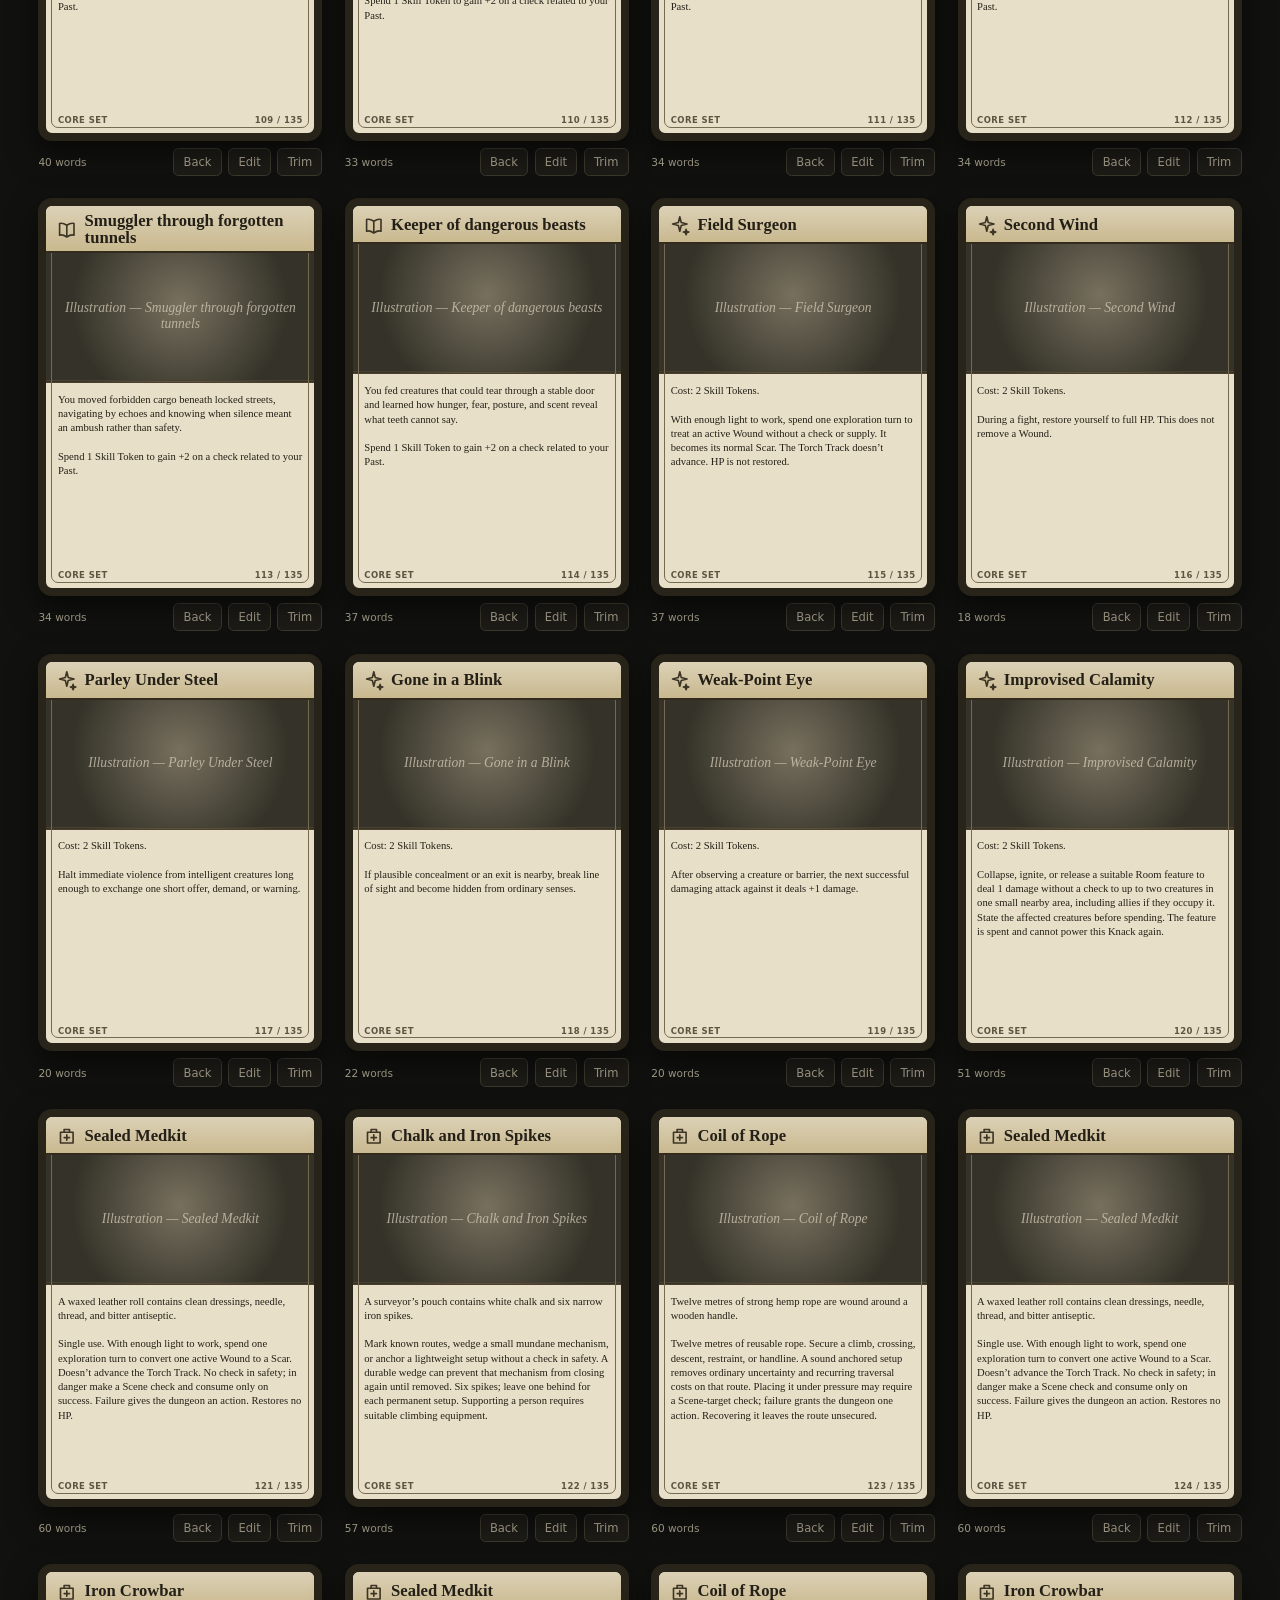
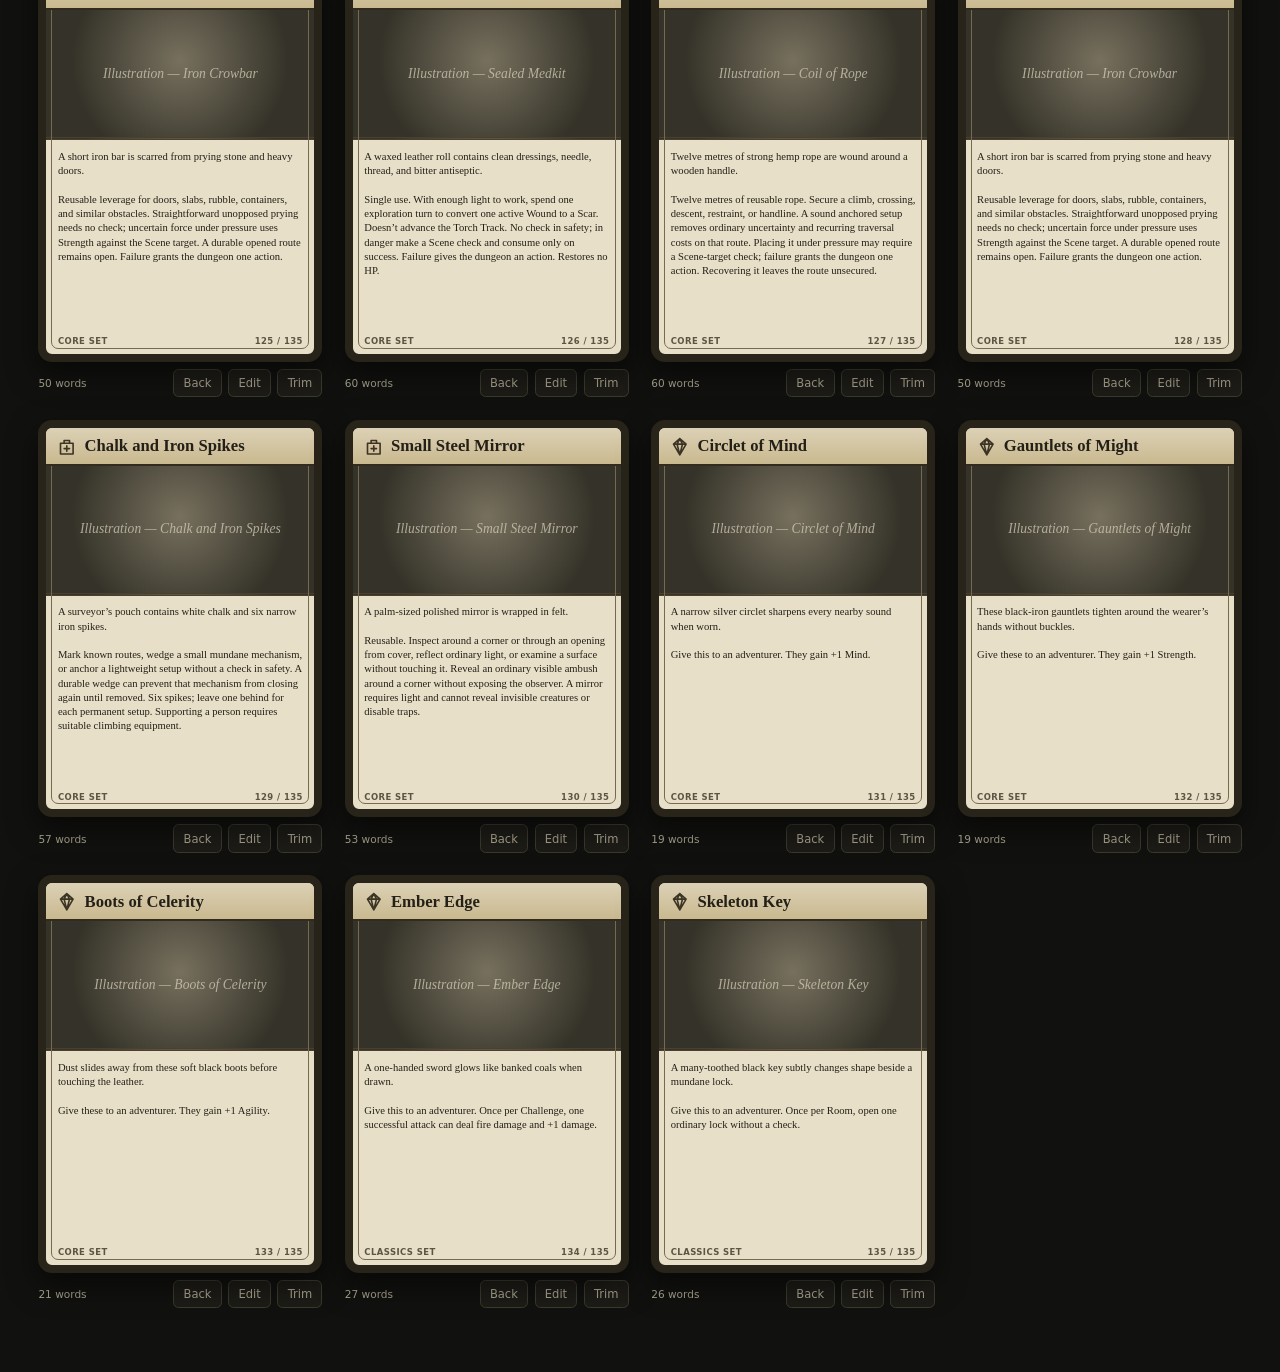
==== commit ccf19de9: "Add shared Torch Track to Delvekeeper" ====
--- a/web/card-viewer.html
+++ b/web/card-viewer.html
@@ -20,7 +20,7 @@
       </div>
     </div>
     <div class="header-actions">
-      <span class="build-badge">Build 20261126.3</span>
+      <span class="build-badge">Build 20261126.4</span>
       <button type="button" class="button" id="print-button">Print visible</button>
       <button type="button" class="button primary" id="export-button">Export CSV</button>
     </div>
@@ -70,7 +70,7 @@
   </div>
 
   <div id="toast" class="toast" role="status" aria-live="polite"></div>
-  <script src="data.js?build=20261126.3"></script>
-  <script src="card-viewer.js?build=20261126.3"></script>
+  <script src="data.js?build=20261126.4"></script>
+  <script src="card-viewer.js?build=20261126.4"></script>
 </body>
 </html>
